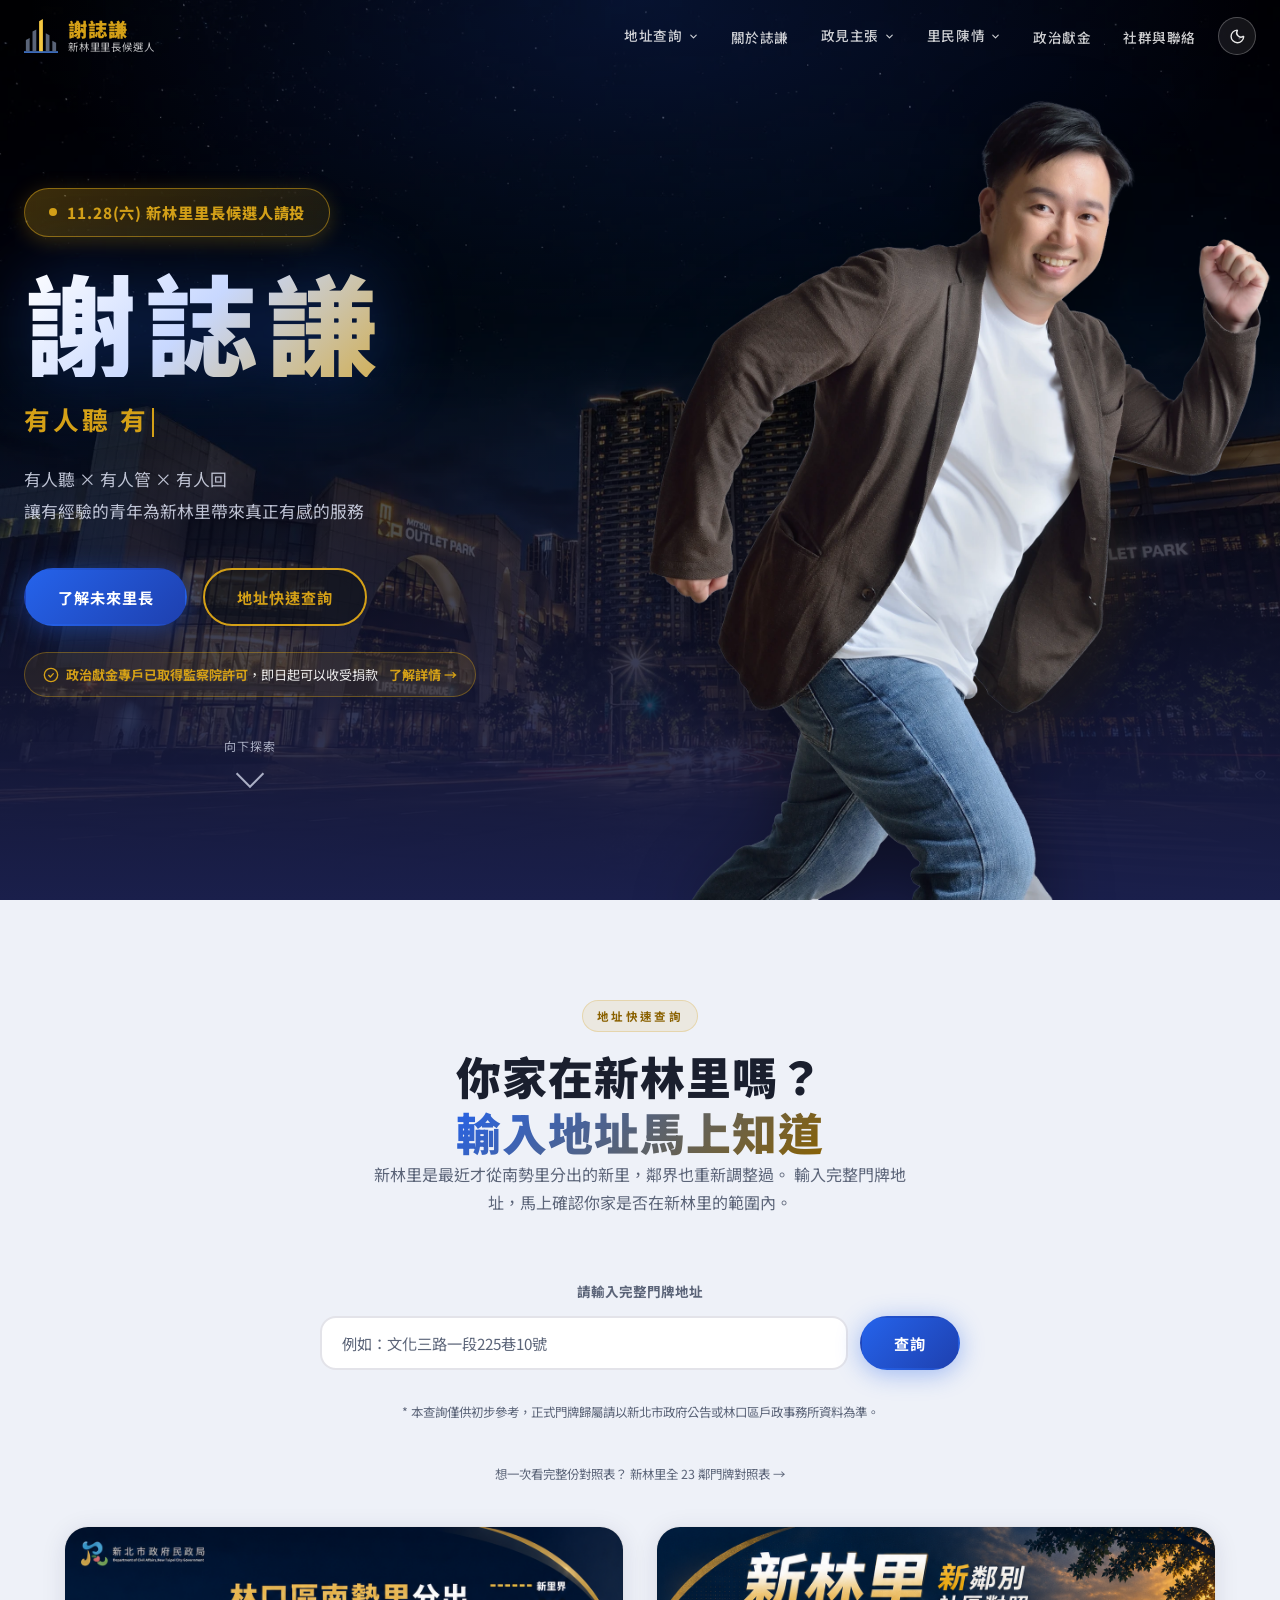
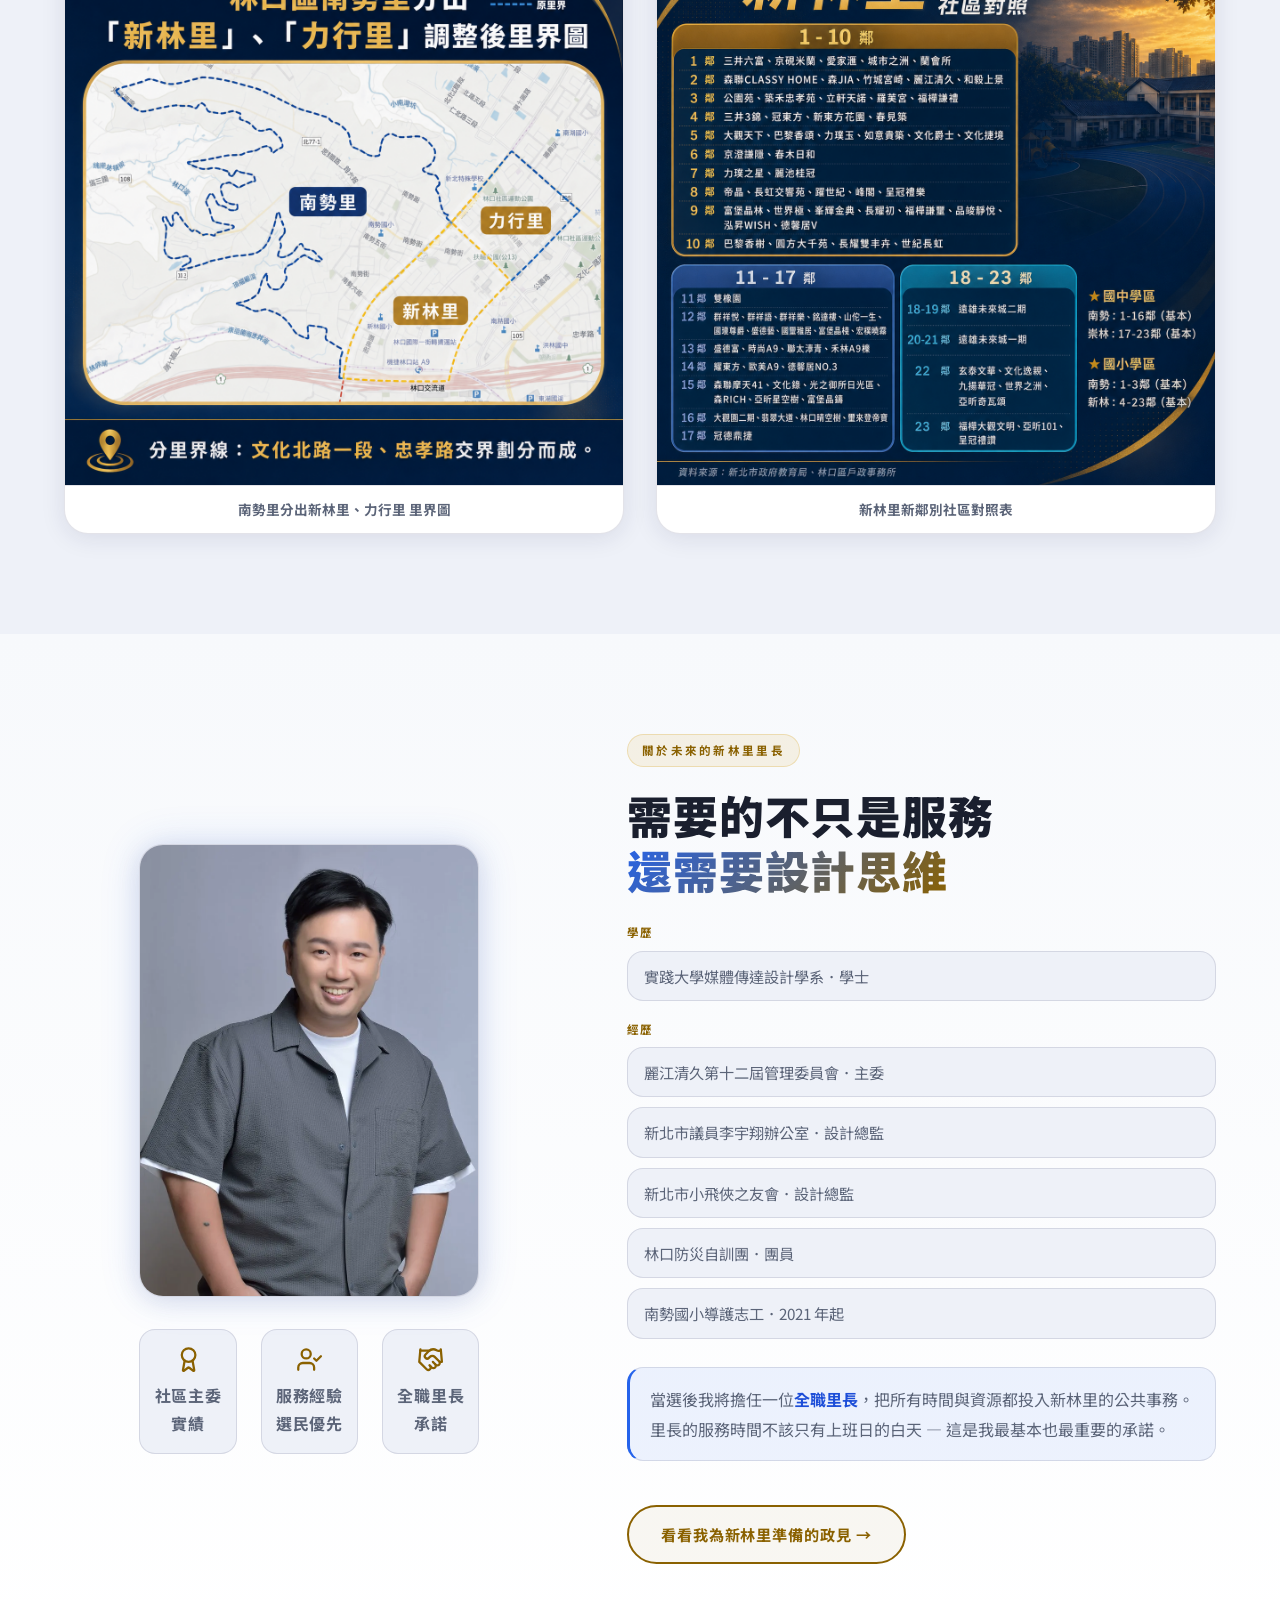
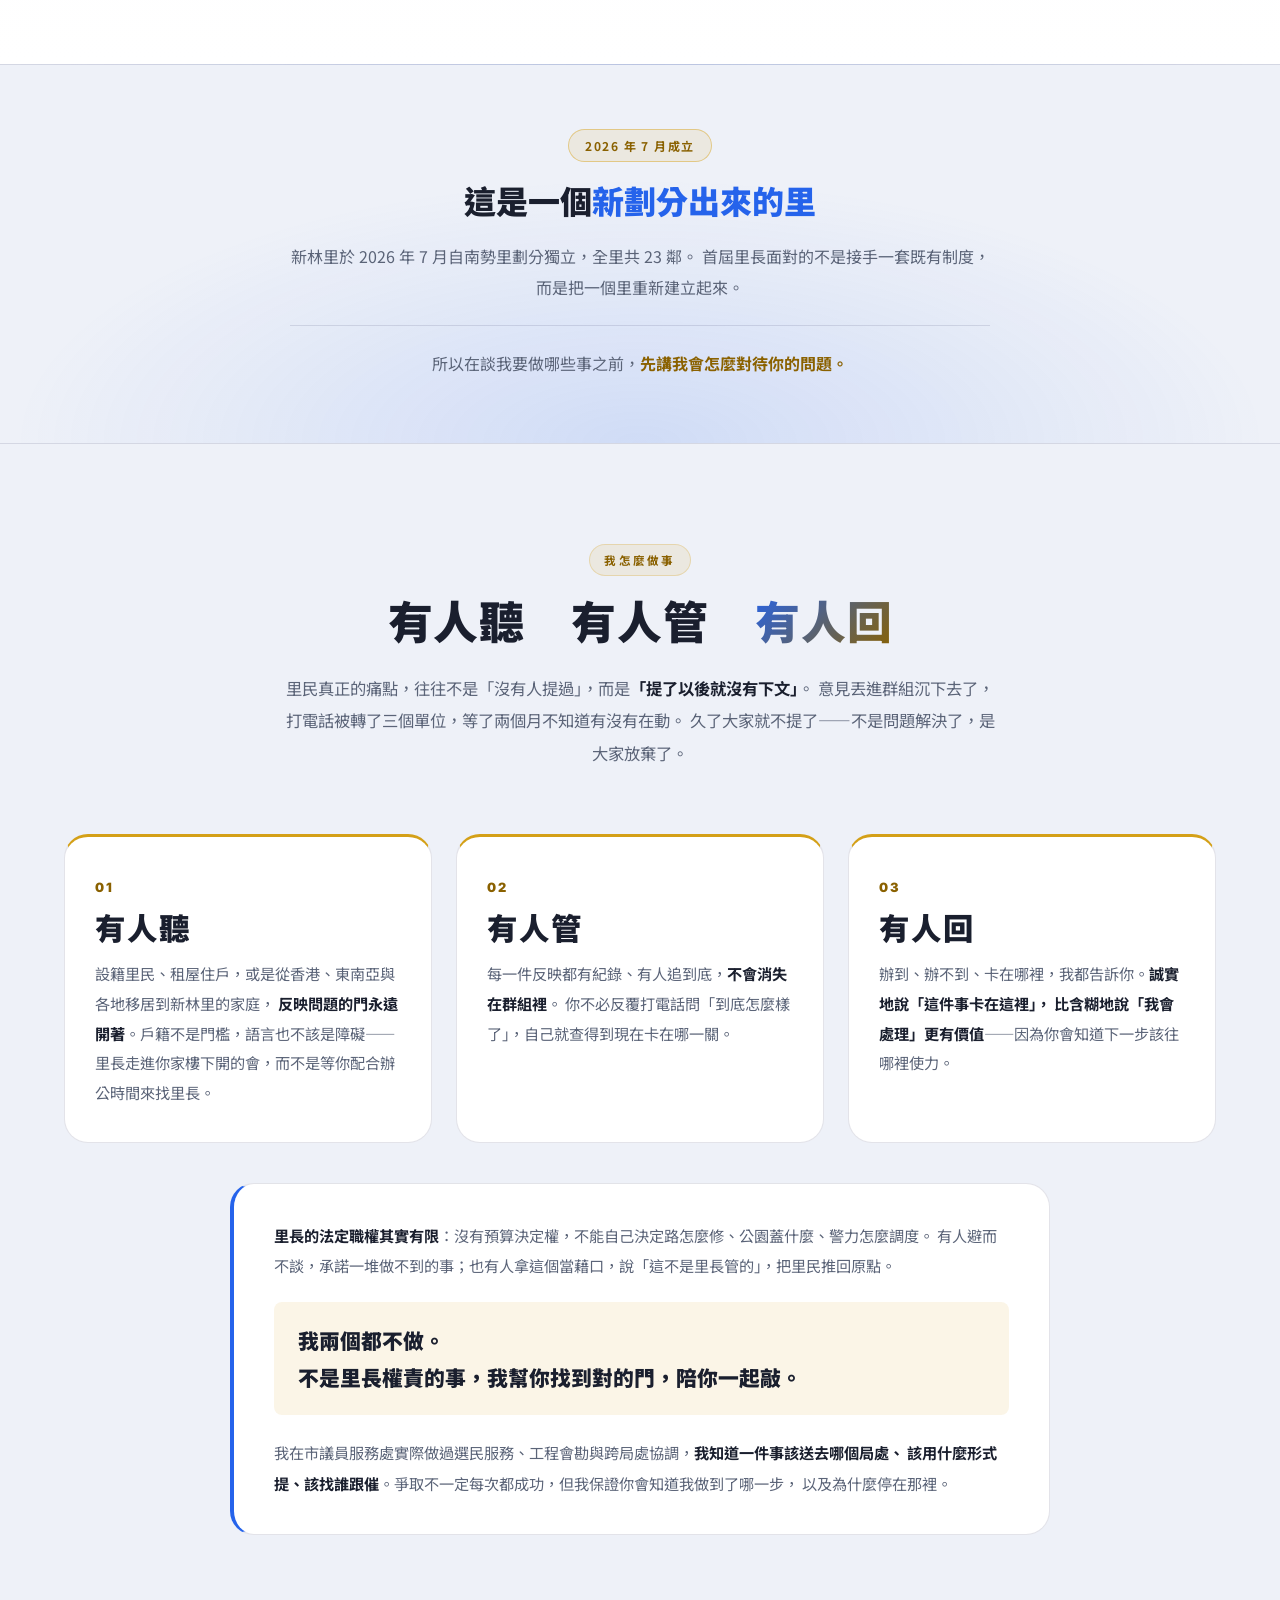
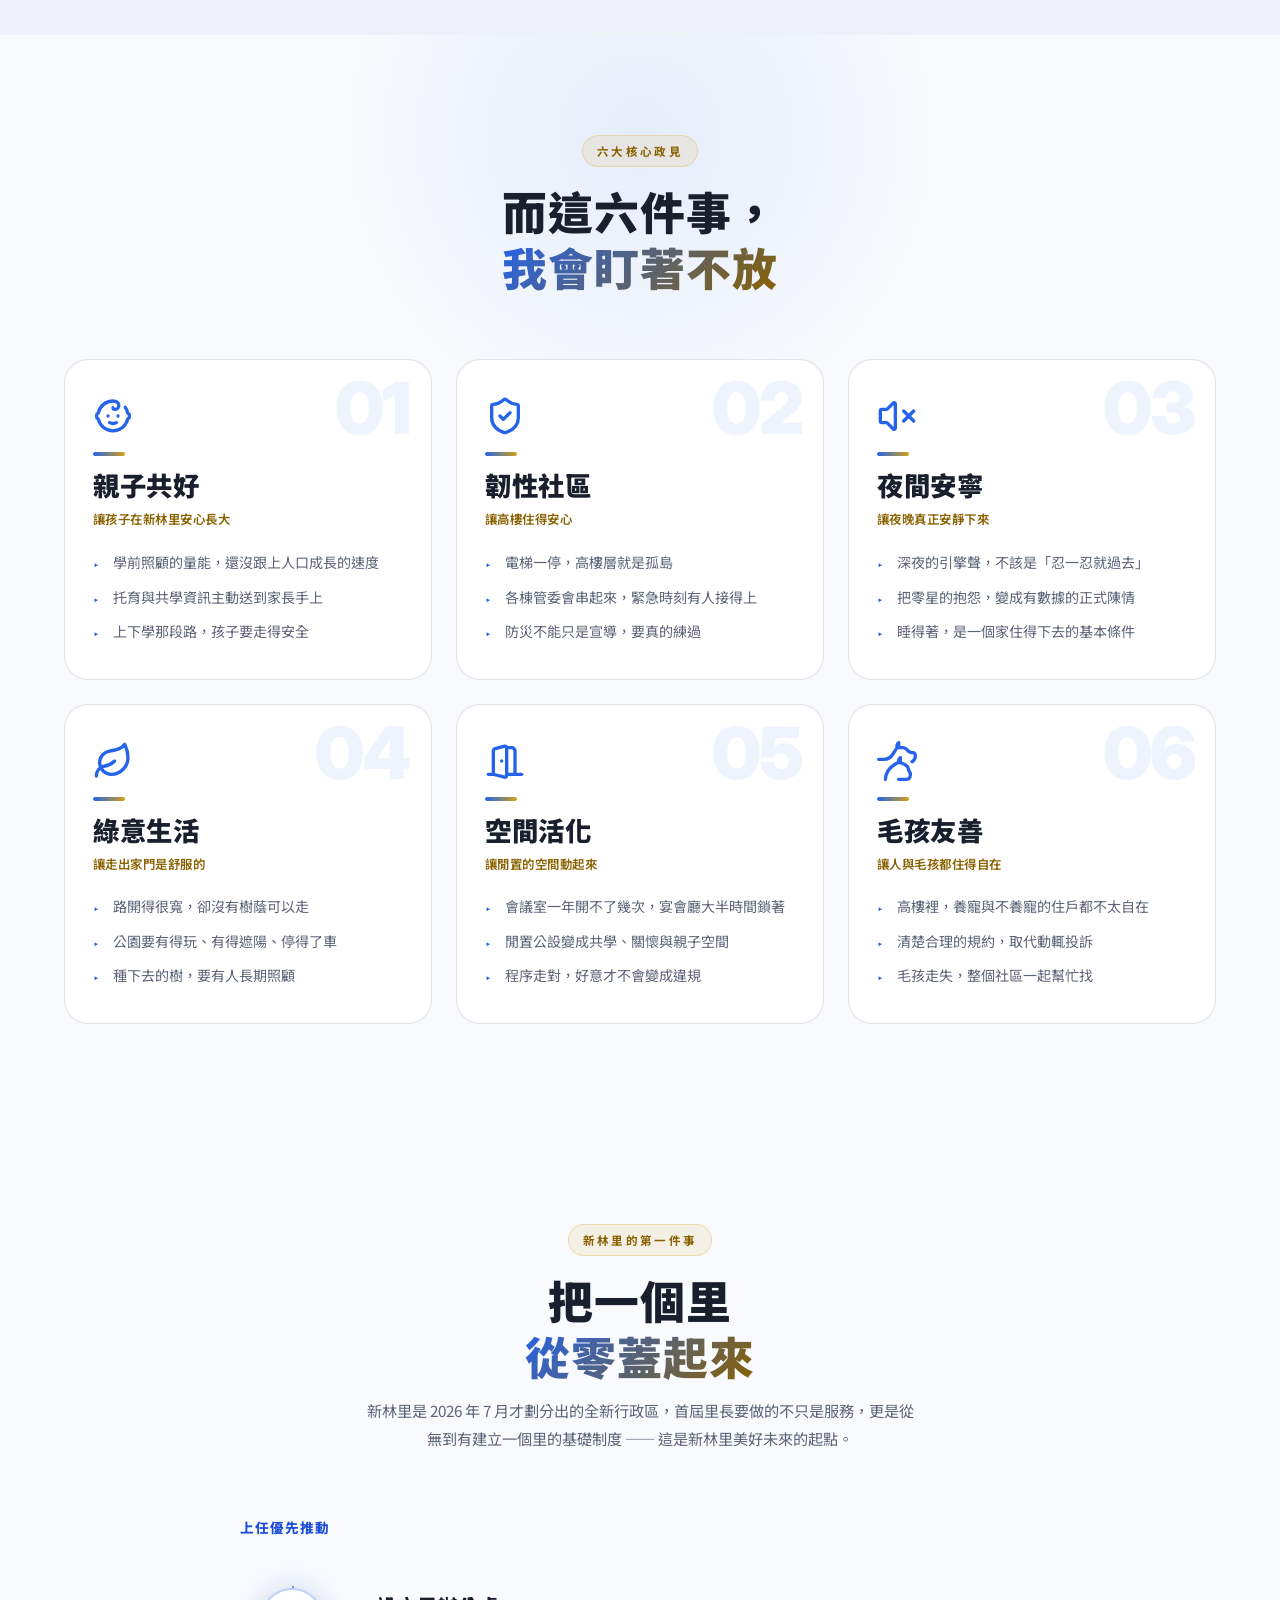
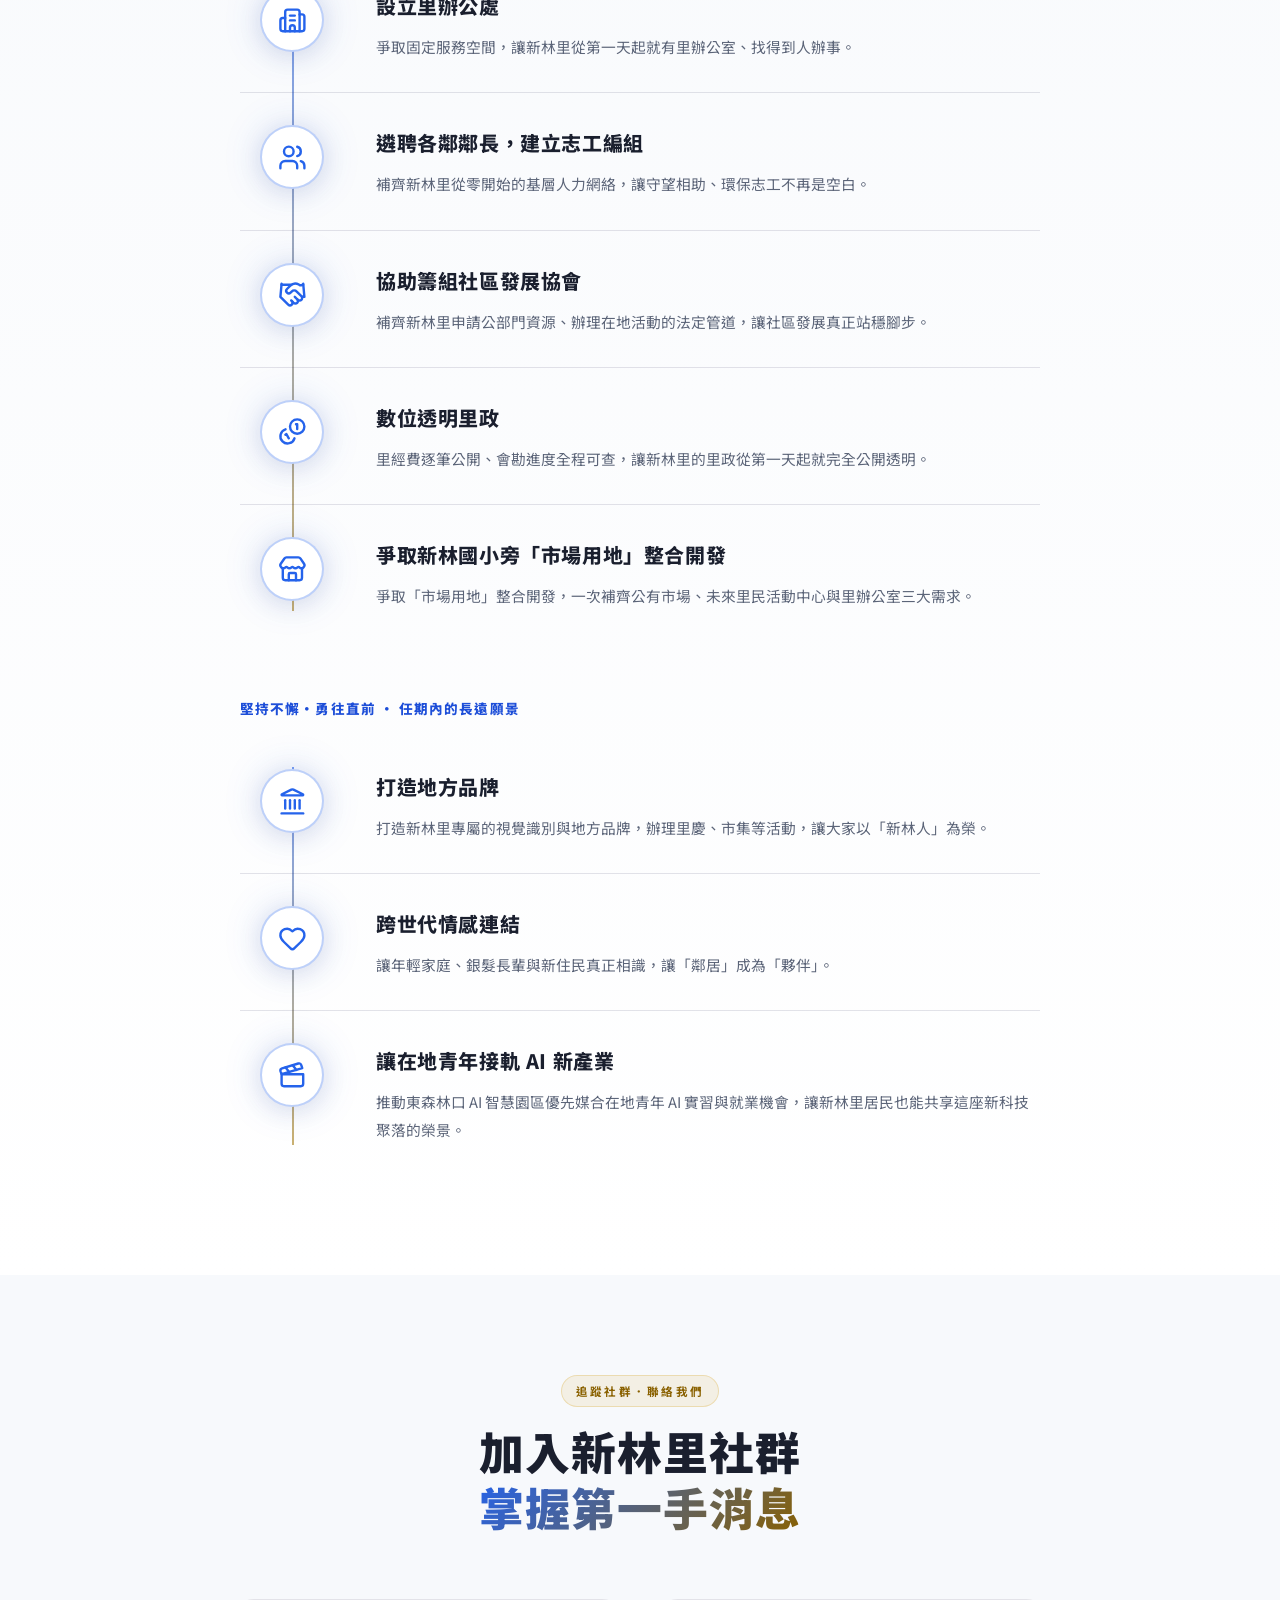
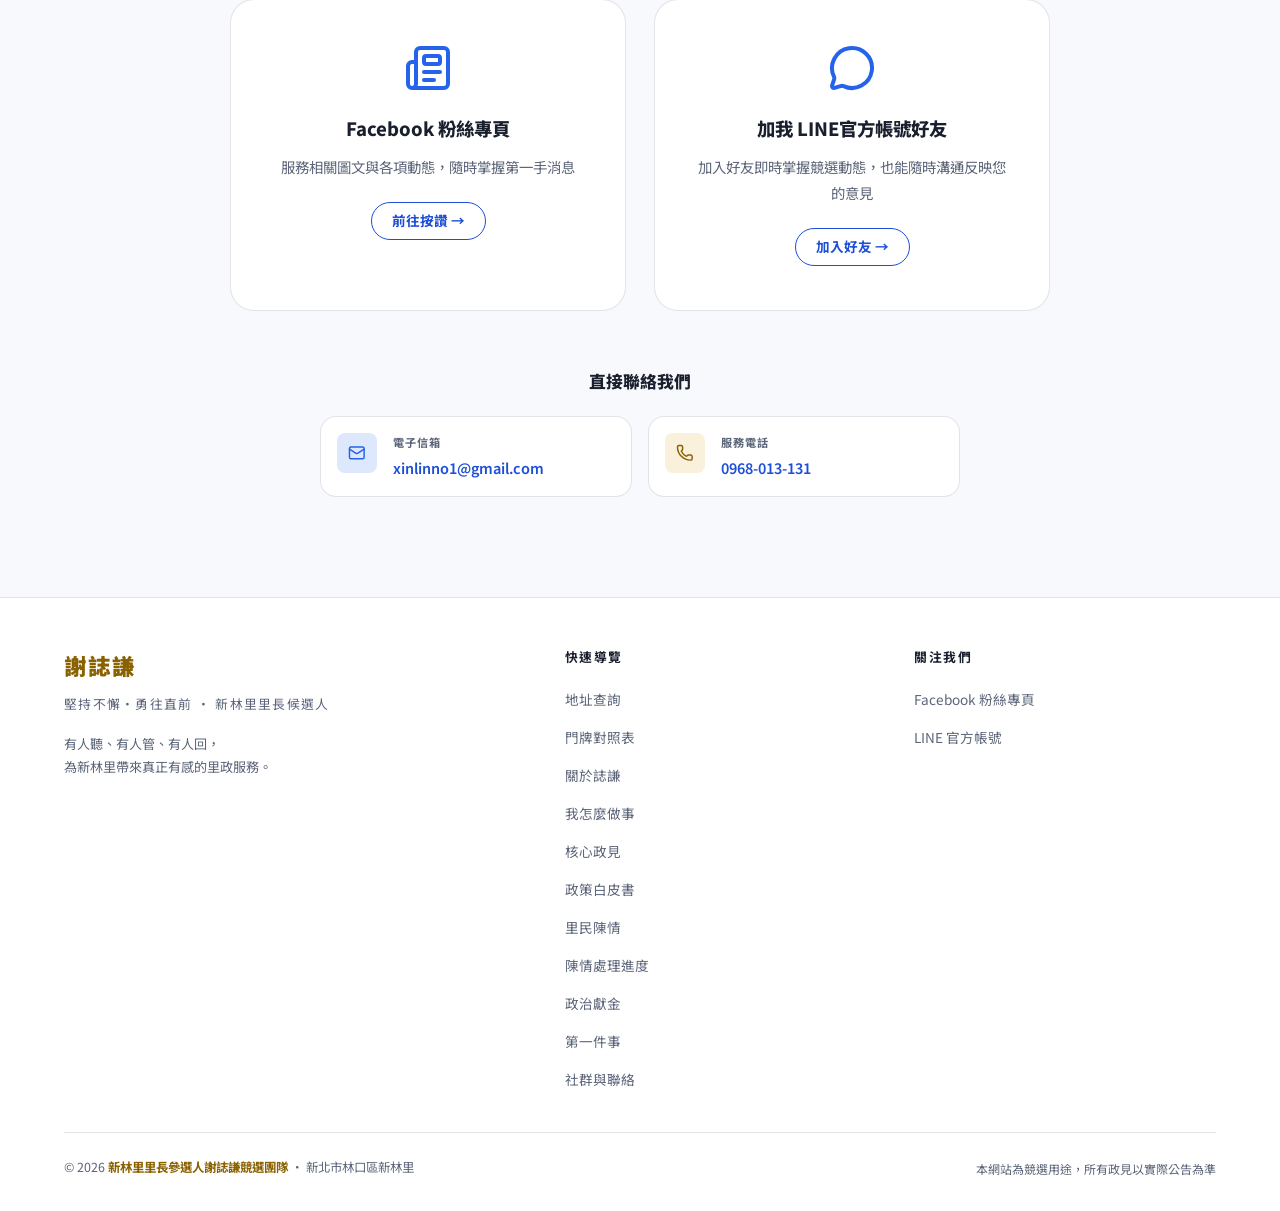
==== index.html @ 3779361d "政見改以「有人聽・有人管・有人回」為主軸 - 首頁新增「我怎麼做事」區塊，含里長權責分野的說明 - 白皮書新增第貳章〈我怎麼做事〉，六大政見逐條標示   「我上任就能做」與「我要去爭取」 - 「有人聽" ====
<!DOCTYPE html>
<html lang="zh-TW">

<head>
  <meta charset="UTF-8" />
  <meta name="viewport" content="width=device-width, initial-scale=1.0" />

  <!-- 日夜主題：預設跟隨系統偏好（prefers-color-scheme）；使用者手動切換過後改以其選擇為準，並盡早執行避免閃爍 -->
  <script>
    (function () {
      var storedTheme = localStorage.getItem('theme');
      var prefersDark = window.matchMedia && window.matchMedia('(prefers-color-scheme: dark)').matches;
      if (storedTheme === 'dark' || (storedTheme !== 'light' && prefersDark)) {
        document.documentElement.setAttribute('data-theme', 'dark');
      }
    })();
  </script>

  <!-- SEO -->
  <title>謝誌謙 | 新林里首屆里長候選人 — 堅持不懈‧勇往直前</title>
  <meta name="description" content="謝誌謙，新林里首屆里長候選人。有人聽、有人管、有人回——每一件反映都有人追到底，不是里長權責的事也幫你找到對的門。親子共好、韌性社區、夜間安寧、綠意生活、空間活化、毛孩友善六大方向，從零打造新林里。" />
  <meta name="keywords" content="謝誌謙, 新林里, 新林里里長, 首屆里長, 里長, 林口, 里長選舉, 2026, 南勢里" />
  <meta name="author" content="謝誌謙競選團隊" />

  <!-- Open Graph -->
  <link rel="canonical" href="https://newlinkou.com/" />
  <meta property="og:url" content="https://newlinkou.com/" />
  <meta property="og:title" content="謝誌謙 | 新林里首屆里長候選人" />
  <meta property="og:description" content="堅持不懈·勇往直前 — 以社群參與、務實福利、設計美學，為新林里帶來改變。" />
  <meta property="og:type" content="website" />
  <meta property="og:locale" content="zh_TW" />
  <meta property="og:site_name" content="謝誌謙 新林里里長候選人" />
  <meta property="og:image" content="https://newlinkou.com/assets/images/001.jpg" />

  <!-- Twitter / X Card -->
  <meta name="twitter:card" content="summary_large_image" />
  <meta name="twitter:title" content="謝誌謙 | 新林里首屆里長候選人" />
  <meta name="twitter:description" content="堅持不懈‧勇往直前 — 以社群參與、務實福利、設計美學，為新林里帶來改變。" />
  <meta name="twitter:image" content="https://newlinkou.com/assets/images/001.jpg" />

  <!-- Schema.org 結構化資料 -->
  <script type="application/ld+json">
  {
    "@context": "https://schema.org",
    "@graph": [
      {
        "@type": "Person",
        "@id": "https://newlinkou.com/#person",
        "name": "謝誌謙",
        "jobTitle": "新林里首屆里長候選人",
        "description": "全職投入公共事務的在地青年，參選新北市林口區新林里首屆里長。現任新北市議員李宇翔辦公室設計總監，並擔任新林里內大樓社區管理委員會第十二屆主任委員，實踐大學媒體傳達設計學系畢業。",
        "url": "https://newlinkou.com/",
        "image": "https://newlinkou.com/assets/images/about-portrait.webp",
        "email": "xinlinno1@gmail.com",
        "telephone": "+886-968-013-131",
        "nationality": "TW",
        "alumniOf": {
          "@type": "CollegeOrUniversity",
          "name": "實踐大學媒體傳達設計學系"
        },
        "knowsAbout": [
          "里政服務",
          "社區公共托育",
          "社區防災與韌性社區",
          "夜間噪音與居住安寧",
          "社區綠化與公共空間",
          "里民陳情與跨局處協調",
          "毛孩友善與社區治理",
          "社區管理委員會治理",
          "設計與視覺傳達"
        ],
        "knowsLanguage": ["zh-Hant", "zh-Hans"],
        "homeLocation": { "@id": "https://newlinkou.com/#place" },
        "address": {
          "@type": "PostalAddress",
          "addressLocality": "林口區新林里",
          "addressRegion": "新北市",
          "addressCountry": "TW"
        },
        "sameAs": [
          "https://www.facebook.com/profile.php?id=61592284322183",
          "https://lin.ee/Yxr8Nk2"
        ]
      },
      {
        "@type": "WebSite",
        "@id": "https://newlinkou.com/#website",
        "name": "謝誌謙 新林里里長候選人官方網站",
        "alternateName": "新林里里長候選人 謝誌謙",
        "url": "https://newlinkou.com/",
        "inLanguage": "zh-TW",
        "dateModified": "2026-08-22",
        "publisher": {
          "@type": "Organization",
          "name": "謝誌謙競選團隊",
          "url": "https://newlinkou.com/"
        },
        "about": { "@id": "https://newlinkou.com/#place" },
        "mainEntity": { "@id": "https://newlinkou.com/#person" }
      },
      {
        "@type": "Place",
        "@id": "https://newlinkou.com/#place",
        "name": "新北市林口區新林里",
        "alternateName": "新林里",
        "description": "新林里是新北市林口區的行政區，於 2026 年 7 月自南勢里劃分獨立設立，共 23 鄰，位於林口新市鎮重劃區內，緊鄰三井 Outlet Park 林口與機場捷運 A9 林口站。2026 年地方選舉為新林里首屆里長選舉。",
        "address": {
          "@type": "PostalAddress",
          "addressLocality": "林口區新林里",
          "addressRegion": "新北市",
          "addressCountry": "TW"
        },
        "containedInPlace": {
          "@type": "AdministrativeArea",
          "name": "新北市林口區"
        }
      },
      {
        "@type": "FAQPage",
        "@id": "https://newlinkou.com/#faq",
        "mainEntity": [
          {
            "@type": "Question",
            "name": "新林里在哪裡？",
            "acceptedAnswer": {
              "@type": "Answer",
              "text": "新林里位於新北市林口區，是林口新市鎮重劃區內的行政區，於 2026 年 7 月自南勢里劃分獨立設立，共 23 鄰，緊鄰三井 Outlet Park 林口與機場捷運 A9 林口站。"
            }
          },
          {
            "@type": "Question",
            "name": "新林里是從哪個里分出來的？",
            "acceptedAnswer": {
              "@type": "Answer",
              "text": "新林里於 2026 年 7 月自新北市林口區南勢里劃分獨立。因南勢里幅員過大、人口激增，市府將其部分區域劃出成立新林里，因此 2026 年的里長選舉為新林里首屆里長選舉。"
            }
          },
          {
            "@type": "Question",
            "name": "我家的地址屬於新林里嗎？屬於第幾鄰？",
            "acceptedAnswer": {
              "@type": "Answer",
              "text": "可在 newlinkou.com 首頁的「新林里地址快速查詢」輸入完整門牌地址自動判定，或查閱 https://newlinkou.com/xinlin-address/ 的完整門牌鄰別對照表。資料依新北市「新林里轄鄰調整明細表」整理，共收錄 23 鄰、102 段門牌範圍。"
            }
          },
          {
            "@type": "Question",
            "name": "新林里首屆里長選舉什麼時候投票？",
            "acceptedAnswer": {
              "@type": "Answer",
              "text": "新林里首屆里長選舉隨 2026 年地方公職人員選舉辦理，投票日為 2026 年 11 月 28 日（星期六）。實際投票時間與投票所地點以中央選舉委員會及新北市選舉委員會公告為準。"
            }
          },
          {
            "@type": "Question",
            "name": "謝誌謙是誰？",
            "acceptedAnswer": {
              "@type": "Answer",
              "text": "謝誌謙是新北市林口區新林里首屆里長候選人，現居新林里。實踐大學媒體傳達設計學系畢業，現任新北市議員李宇翔辦公室設計總監，並擔任新林里內一處大樓社區管理委員會第十二屆主任委員。他以全職里長為訴求，沒有需要兼顧的公司或事業。"
            }
          },
          {
            "@type": "Question",
            "name": "謝誌謙的政見是什麼？",
            "acceptedAnswer": {
              "@type": "Answer",
              "text": "謝誌謙的政見以里政工作方法為核心：有人聽——不論設籍里民或租屋住戶，反映問題的門永遠開著；有人管——每一件反映都有紀錄、有人追到底，進度全程可查；有人回——辦到、辦不到、卡在哪裡都說清楚，不是里長權責的事也幫里民找到對的門、一起爭取。在此之上有六大方向：親子共好、韌性社區、夜間安寧、綠意生活、空間活化、毛孩友善；白皮書中每一項都標示了「我上任就能做」與「我要去爭取」的權責分野。完整內容見政策白皮書 https://newlinkou.com/whitepaper/。"
            }
          },
          {
            "@type": "Question",
            "name": "新林里首屆里長要優先做哪些事？",
            "acceptedAnswer": {
              "@type": "Answer",
              "text": "新林里是全新設立的里，首屆里長須從零建立基礎制度，包含五項優先工作：設立里辦公處（新北市已規劃自 116 年起為無活動中心的里提供每月 3 萬元租金補助，尚待市議會審議）、依規遴聘各鄰鄰長並建立志工編組、協助籌組新林里社區發展協會、申請並逐筆公開里基層工作經費、爭取新林國小旁「市場用地」整合開發以一次補齊公有市場與里民活動中心。"
            }
          }
        ]
      }
    ]
  }
  </script>

  <!-- Google Fonts：僅請求實際使用的字重，並以非阻塞方式載入 -->
  <link rel="preconnect" href="https://fonts.googleapis.com" />
  <link rel="preconnect" href="https://fonts.gstatic.com" crossorigin />
  <link rel="stylesheet"
    href="https://fonts.googleapis.com/css2?family=Noto+Sans+TC:wght@400;500;700;900&family=Inter:wght@900&display=optional"
    media="print" onload="this.media='all'" />
  <noscript>
    <link rel="stylesheet"
      href="https://fonts.googleapis.com/css2?family=Noto+Sans+TC:wght@400;500;700;900&family=Inter:wght@900&display=optional" />
  </noscript>

  <link rel="icon" type="image/svg+xml" href="assets/images/favicon.svg" />

  <link rel="stylesheet" href="css/style.css" />
</head>

<body>

  <!-- ══════════════════════════════════════
       NAVBAR
  ══════════════════════════════════════ -->
  <nav id="navbar" class="navbar" role="navigation" aria-label="主要導覽">
    <div class="nav-container">
      <a href="#hero" class="nav-logo" aria-label="回到首頁">
        <svg class="nav-logo-mark" viewBox="0 0 90.7 90.7" aria-hidden="true">
          <rect x="0" y="85.7" width="90.7" height="5" fill="#4f8ef7" opacity="0.75" />
          <polygon points="5,56.1 15.1,50.4 15.1,85.7 5,85.7" fill="#5a6478" />
          <polygon points="22.7,33.4 32.8,27.7 32.8,85.7 22.7,85.7" fill="#5a6478" />
          <polygon points="40.3,5.7 50.4,0 50.4,85.7 40.3,85.7" fill="#f5c842" />
          <polygon points="58,37.8 68,43.5 68,85.7 58,85.7" fill="#5a6478" />
          <polygon points="75.6,58 85.7,63.6 85.7,85.7 75.6,85.7" fill="#5a6478" />
        </svg>
        <span class="nav-logo-text">
          <span class="nav-logo-name">謝誌謙</span>
          <span class="nav-logo-sub">新林里里長候選人</span>
        </span>
      </a>
      <div class="nav-right">
        <ul class="nav-links" id="navLinks" role="list">
          <li class="nav-item-has-sub">
            <button type="button" class="nav-link nav-sub-toggle" id="navLookupToggle" aria-expanded="false"
              aria-controls="navLookupSub">
              地址查詢
              <svg class="nav-sub-caret" viewBox="0 0 24 24" fill="none" stroke="currentColor" stroke-width="2.5"
                stroke-linecap="round" stroke-linejoin="round" aria-hidden="true">
                <path d="m6 9 6 6 6-6" />
              </svg>
            </button>
            <ul class="nav-sub" id="navLookupSub" role="list">
              <li><a href="#lookup" class="nav-sub-link">快速查詢</a></li>
              <li><a href="xinlin-address/" class="nav-sub-link">門牌對照表</a></li>
            </ul>
          </li>
          <li><a href="#about" class="nav-link">關於誌謙</a></li>
          <li class="nav-item-has-sub">
            <button type="button" class="nav-link nav-sub-toggle" id="navPolicyToggle" aria-expanded="false"
              aria-controls="navPolicySub">
              政見主張
              <svg class="nav-sub-caret" viewBox="0 0 24 24" fill="none" stroke="currentColor" stroke-width="2.5"
                stroke-linecap="round" stroke-linejoin="round" aria-hidden="true">
                <path d="m6 9 6 6 6-6" />
              </svg>
            </button>
            <ul class="nav-sub" id="navPolicySub" role="list">
              <li><a href="#method" class="nav-sub-link">我怎麼做事</a></li>
              <li><a href="#policy" class="nav-sub-link">核心政見</a></li>
              <li><a href="#foundation" class="nav-sub-link">第一件事</a></li>
              <li><a href="whitepaper/" class="nav-sub-link">政策白皮書</a></li>
            </ul>
          </li>
          <li class="nav-item-has-sub">
            <button type="button" class="nav-link nav-sub-toggle" id="navPetitionToggle" aria-expanded="false"
              aria-controls="navPetitionSub">
              里民陳情
              <svg class="nav-sub-caret" viewBox="0 0 24 24" fill="none" stroke="currentColor" stroke-width="2.5"
                stroke-linecap="round" stroke-linejoin="round" aria-hidden="true">
                <path d="m6 9 6 6 6-6" />
              </svg>
            </button>
            <ul class="nav-sub" id="navPetitionSub" role="list">
              <li><a href="petition/" class="nav-sub-link">我要陳情</a></li>
              <li><a href="petition/#caseLookup" class="nav-sub-link">進度查詢</a></li>
              <li><a href="petition-board/" class="nav-sub-link">公開進度</a></li>
            </ul>
          </li>
          <li><a href="donate/" class="nav-link">政治獻金</a></li>
          <li><a href="#community" class="nav-link">社群與聯絡</a></li>
        </ul>
        <button class="theme-toggle" id="themeToggle" aria-label="切換深色／淺色模式" aria-pressed="false">
          <svg class="icon theme-toggle-icon icon-moon" viewBox="0 0 24 24" fill="none" stroke="currentColor"
            stroke-width="2" stroke-linecap="round" stroke-linejoin="round" aria-hidden="true">
            <path
              d="M20.985 12.486a9 9 0 1 1-9.473-9.472c.405-.022.617.46.402.803a6 6 0 0 0 8.268 8.268c.344-.215.825-.004.803.401" />
          </svg>
          <svg class="icon theme-toggle-icon icon-sun" viewBox="0 0 24 24" fill="none" stroke="currentColor"
            stroke-width="2" stroke-linecap="round" stroke-linejoin="round" aria-hidden="true">
            <circle cx="12" cy="12" r="4" />
            <path d="M12 2v2" />
            <path d="M12 20v2" />
            <path d="m4.93 4.93 1.41 1.41" />
            <path d="m17.66 17.66 1.41 1.41" />
            <path d="M2 12h2" />
            <path d="M20 12h2" />
            <path d="m6.34 17.66-1.41 1.41" />
            <path d="m19.07 4.93-1.41 1.41" />
          </svg>
        </button>
        <button class="nav-toggle" id="navToggle" aria-label="開啟選單" aria-expanded="false">
          <span></span><span></span><span></span>
        </button>
      </div>
    </div>
  </nav>

  <!-- ══════════════════════════════════════
       HERO
  ══════════════════════════════════════ -->
  <section id="hero" class="hero" aria-label="首頁英雄區">
    <div class="hero-bg" role="presentation">
      <!-- 輪播圖 1：三井 Outlet Park 林口夜景（首屏立即載入） -->
      <div class="hero-bg-slide active" style="background-image:url('assets/images/001.webp')"></div>
      <!-- 輪播圖 2-4：延後載入，避免與首屏渲染搶頻寬 -->
      <!-- 輪播圖 2：林口重劃區空拍日景 -->
      <div class="hero-bg-slide" data-bg="assets/images/002.webp"></div>
      <!-- 輪播圖 3：社區街景夜櫻 -->
      <div class="hero-bg-slide" data-bg="assets/images/003.webp"></div>
      <!-- 輪播圖 4：新林國民小學 -->
      <div class="hero-bg-slide" data-bg="assets/images/004.webp"></div>
    </div>
    <div class="hero-overlay" role="presentation"></div>
    <div class="hero-particles" id="heroParticles" role="presentation"></div>

    <div class="hero-inner">
      <div class="hero-content">
        <div class="hero-badge" role="note">11.28(六) 新林里里長候選人請投</div>

        <h1 class="hero-name">謝誌謙</h1>

        <p class="hero-slogan" aria-live="polite">
          <span id="typewriter"></span><span class="typewriter-cursor" id="typewriterCursor" aria-hidden="true"></span>
        </p>

        <p class="hero-sub">
          有人聽 × 有人管 × 有人回<br />
          讓有經驗的青年為新林里帶來真正有感的服務
        </p>

        <div class="hero-actions">
          <a href="#about" class="btn btn-primary" id="hero-cta-about">了解未來里長</a>
          <a href="#lookup" class="btn btn-outline" id="hero-cta-lookup">地址快速查詢</a>
        </div>

        <!-- 政治獻金專戶狀態：2026-08-24 監察院許可函送達，已切換為正式的捐款入口。
             圖示同步從「等待中」的時鐘換成打勾，狀態改變時視覺也要跟著改變。 -->
        <a href="donate/" class="hero-notice" id="hero-donate-notice">
          <span class="hero-notice-text">
            <!-- 圖示放在文字流裡：手機版換行時它會跟著第一行走，不會自己孤零零佔一列 -->
            <svg class="hero-notice-icon" viewBox="0 0 24 24" fill="none" stroke="currentColor" stroke-width="2"
              stroke-linecap="round" stroke-linejoin="round" aria-hidden="true">
              <circle cx="12" cy="12" r="10" />
              <path d="m8.5 12.5 2.5 2.5 4.5-5" />
            </svg><strong>政治獻金專戶已取得監察院許可</strong>，即日起可以收受捐款
          </span>
          <span class="hero-notice-more" aria-hidden="true">了解詳情 →</span>
        </a>

        <div class="hero-scroll-hint" aria-hidden="true">
          <span>向下探索</span>
          <div class="scroll-arrow"></div>
        </div>
      </div>

      <!-- 候選人照片：柔邊淡出 WebP，右側／底部對齊 -->
      <div class="hero-photo">
        <img src="assets/images/hero-portrait.webp" alt="" class="hero-photo-img" width="1450" height="1840"
          loading="eager" fetchpriority="high" decoding="async" />
      </div>
    </div>

    <!-- 陳情成績條：由 js/hero-ticker.js 決定是否顯示（公開案件不足時整條不出現） -->
    <a class="hero-ticker" id="heroTicker" href="petition-board/" aria-label="陳情處理進度看板" hidden>
      <span class="hero-ticker-label">陳情進度</span>
      <span class="hero-ticker-stats" id="heroTickerStats"></span>
      <span class="hero-ticker-feed" id="heroTickerFeed"></span>
      <span class="hero-ticker-more" aria-hidden="true">看全部</span>
    </a>
  </section>

  <!-- ══════════════════════════════════════
       LOOKUP（地址快速查詢）
  ══════════════════════════════════════ -->
  <section id="lookup" class="section lookup" aria-label="新林里地址快速查詢">
    <div class="container">
      <div class="section-header reveal">
        <div class="section-label">地址快速查詢</div>
        <h2 class="section-title">
          你家在新林里嗎？<br /><em>輸入地址馬上知道</em>
        </h2>
        <p class="lookup-intro">
          新林里是最近才從南勢里分出的新里，鄰界也重新調整過。
          輸入完整門牌地址，馬上確認你家是否在新林里的範圍內。
        </p>
      </div>

      <form class="lookup-form reveal" id="lookupForm" role="search" aria-label="新林里地址查詢表單">
        <label for="lookupInput" class="lookup-label">請輸入完整門牌地址</label>
        <div class="lookup-form-row">
          <input type="text" id="lookupInput" name="lookupInput" class="lookup-input" placeholder="例如：文化三路一段225巷10號"
            autocomplete="off" inputmode="text" />
          <button type="submit" class="btn btn-primary lookup-submit">查詢</button>
        </div>
      </form>

      <div class="lookup-result is-hidden" id="lookupResult" aria-live="polite"></div>

      <p class="lookup-disclaimer">
        * 本查詢僅供初步參考，正式門牌歸屬請以新北市政府公告或林口區戶政事務所資料為準。
      </p>

      <p class="lookup-disclaimer">
        想一次看完整份對照表？
        <a href="xinlin-address/">新林里全 23 鄰門牌對照表 →</a>
      </p>

      <div class="lookup-images">
        <figure class="lookup-image-card reveal">
          <button type="button" class="lookup-image-trigger" data-lightbox aria-label="放大檢視：南勢里分出新林里、力行里 里界圖">
            <img src="assets/images/xinlin-boundary-map.png" alt="林口區南勢里分出新林里、力行里調整後里界圖" loading="lazy" />
            <span class="lookup-image-zoom" aria-hidden="true">
              <svg viewBox="0 0 24 24" fill="none" stroke="currentColor" stroke-width="2" stroke-linecap="round"
                stroke-linejoin="round">
                <circle cx="11" cy="11" r="8" />
                <path d="m21 21-4.3-4.3" />
                <path d="M11 8v6" />
                <path d="M8 11h6" />
              </svg>
            </span>
          </button>
          <figcaption>南勢里分出新林里、力行里 里界圖</figcaption>
        </figure>
        <figure class="lookup-image-card reveal reveal-delay-1">
          <button type="button" class="lookup-image-trigger" data-lightbox aria-label="放大檢視：新林里新鄰別社區對照表">
            <img src="assets/images/xinlin-neighborhood-guide.png" alt="新林里新鄰別社區對照表" loading="lazy" />
            <span class="lookup-image-zoom" aria-hidden="true">
              <svg viewBox="0 0 24 24" fill="none" stroke="currentColor" stroke-width="2" stroke-linecap="round"
                stroke-linejoin="round">
                <circle cx="11" cy="11" r="8" />
                <path d="m21 21-4.3-4.3" />
                <path d="M11 8v6" />
                <path d="M8 11h6" />
              </svg>
            </span>
          </button>
          <figcaption>新林里新鄰別社區對照表</figcaption>
        </figure>
      </div>
    </div>
  </section>

  <!-- ══════════════════════════════════════
       ABOUT
  ══════════════════════════════════════ -->
  <section id="about" class="section about" aria-label="關於謝誌謙">
    <div class="container">
      <div class="about-grid">

        <!-- 視覺欄 -->
        <div class="about-visual reveal">
          <div class="about-photo-frame">
            <img src="assets/images/about-portrait.webp" alt="謝誌謙" class="about-photo" loading="lazy" />
          </div>
          <div class="about-stats" role="list" aria-label="候選人信任感標章">
            <div class="stat" role="listitem">
              <svg class="icon stat-icon" viewBox="0 0 24 24" fill="none" stroke="currentColor" stroke-width="2"
                stroke-linecap="round" stroke-linejoin="round" aria-hidden="true">
                <path
                  d="m15.477 12.89 1.515 8.526a.5.5 0 0 1-.81.47l-3.58-2.687a1 1 0 0 0-1.197 0l-3.586 2.686a.5.5 0 0 1-.81-.469l1.514-8.526" />
                <circle cx="12" cy="8" r="6" />
              </svg>
              <span class="stat-label">社區主委<br />實績</span>
            </div>
            <div class="stat" role="listitem">
              <svg class="icon stat-icon" viewBox="0 0 24 24" fill="none" stroke="currentColor" stroke-width="2"
                stroke-linecap="round" stroke-linejoin="round" aria-hidden="true">
                <path d="m16 11 2 2 4-4" />
                <path d="M16 21v-2a4 4 0 0 0-4-4H6a4 4 0 0 0-4 4v2" />
                <circle cx="9" cy="7" r="4" />
              </svg>
              <span class="stat-label">服務經驗<br />選民優先</span>
            </div>
            <div class="stat" role="listitem">
              <svg class="icon stat-icon" viewBox="0 0 24 24" fill="none" stroke="currentColor" stroke-width="2"
                stroke-linecap="round" stroke-linejoin="round" aria-hidden="true">
                <path d="m11 17 2 2a1 1 0 1 0 3-3" />
                <path
                  d="m14 14 2.5 2.5a1 1 0 1 0 3-3l-3.88-3.88a3 3 0 0 0-4.24 0l-.88.88a1 1 0 1 1-3-3l2.81-2.81a5.79 5.79 0 0 1 7.06-.87l.47.28a2 2 0 0 0 1.42.25L21 4" />
                <path d="m21 3 1 11h-2" />
                <path d="M3 3 2 14l6.5 6.5a1 1 0 1 0 3-3" />
                <path d="M3 4h8" />
              </svg>
              <span class="stat-label">全職里長<br />承諾</span>
            </div>
          </div>
        </div>

        <!-- 文字欄 -->
        <div class="about-content reveal reveal-delay-1">
          <div class="section-label">關於未來的新林里里長</div>
          <h2 class="section-title">
            需要的不只是服務<br /><em>還需要設計思維</em>
          </h2>
          <div class="about-facts-heading">學歷</div>
          <ul class="about-facts" role="list" aria-label="學歷">
            <li class="about-fact">
              <span class="about-fact-text">實踐大學媒體傳達設計學系．學士</span>
            </li>
          </ul>
          <div class="about-facts-heading">經歷</div>
          <ul class="about-facts" role="list" aria-label="經歷">
            <li class="about-fact">
              <span class="about-fact-text">麗江清久第十二屆管理委員會．主委</span>
            </li>
            <li class="about-fact">
              <span class="about-fact-text">新北市議員李宇翔辦公室．設計總監</span>
            </li>
            <li class="about-fact">
              <span class="about-fact-text">新北市小飛俠之友會．設計總監</span>
            </li>
            <li class="about-fact">
              <span class="about-fact-text">林口防災自訓團．團員</span>
            </li>
            <li class="about-fact">
              <span class="about-fact-text">南勢國小導護志工．2021 年起</span>
            </li>
          </ul>
          <p class="about-text about-commitment">
            當選後我將擔任一位<strong>全職里長</strong>，把所有時間與資源都投入新林里的公共事務。里長的服務時間不該只有上班日的白天 — 這是我最基本也最重要的承諾。
          </p>
          <a href="#policy" class="btn btn-outline about-cta" id="about-cta-policy">看看我為新林里準備的政見 →</a>
        </div>

      </div>
    </div>
  </section>

  <!-- ══════════════════════════════════════
       ORIGIN（新林里的由來）
       白皮書「貳、為什麼新林里需要全新的改變？」的濃縮版。
       首頁原本從「關於誌謙」直接接到政見，少了這一拍，
       六大政見讀起來會像任何地方都能開的支票。
       刻意不給 id：沒有導覽列連結指向這裡，
       給了反而會讓 updateActiveNav() 在捲過時清掉「關於誌謙」的高亮。
  ══════════════════════════════════════ -->
  <section class="origin" aria-label="新林里的由來">
    <div class="container">
      <div class="origin-inner reveal">
        <div class="origin-label">2026 年 7 月成立</div>
        <h2 class="origin-title">這是一個<em>新劃分出來的里</em></h2>
        <p class="origin-text">
          新林里於 2026 年 7 月自南勢里劃分獨立，全里共 23 鄰。
          首屆里長面對的不是接手一套既有制度，而是把一個里重新建立起來。
        </p>
        <p class="origin-bridge">
          所以在談我要做哪些事之前，<strong>先講我會怎麼對待你的問題。</strong>
        </p>
      </div>
    </div>
  </section>

  <!-- ══════════════════════════════════════
       METHOD（我怎麼做事）
       白皮書「貳、我怎麼做事」的濃縮版，也是整份政見的主角。
       六大政見刻意排在這一段之後：先讓人知道「問題進來以後會怎麼被對待」，
       後面的方向承諾才不會讀成任何地方都能開的支票。
  ══════════════════════════════════════ -->
  <section id="method" class="section method" aria-label="我怎麼做事">
    <div class="container">
      <div class="section-header reveal">
        <div class="section-label">我怎麼做事</div>
        <h2 class="section-title">
          有人聽　有人管　<em>有人回</em>
        </h2>
        <p class="method-lead">
          里民真正的痛點，往往不是「沒有人提過」，而是<strong>「提了以後就沒有下文」</strong>。
          意見丟進群組沉下去了，打電話被轉了三個單位，等了兩個月不知道有沒有在動。
          久了大家就不提了——不是問題解決了，是大家放棄了。
        </p>
      </div>

      <ul class="method-grid" role="list">

        <li class="method-card reveal">
          <div class="method-card-step" aria-hidden="true">01</div>
          <h3 class="method-card-title">有人聽</h3>
          <p class="method-card-text">
            設籍里民、租屋住戶，或是從香港、東南亞與各地移居到新林里的家庭，
            <strong>反映問題的門永遠開著</strong>。戶籍不是門檻，語言也不該是障礙——
            里長走進你家樓下開的會，而不是等你配合辦公時間來找里長。
          </p>
        </li>

        <li class="method-card reveal">
          <div class="method-card-step" aria-hidden="true">02</div>
          <h3 class="method-card-title">有人管</h3>
          <p class="method-card-text">
            每一件反映都有紀錄、有人追到底，<strong>不會消失在群組裡</strong>。
            你不必反覆打電話問「到底怎麼樣了」，自己就查得到現在卡在哪一關。
          </p>
        </li>

        <li class="method-card reveal">
          <div class="method-card-step" aria-hidden="true">03</div>
          <h3 class="method-card-title">有人回</h3>
          <p class="method-card-text">
            辦到、辦不到、卡在哪裡，我都告訴你。<strong>誠實地說「這件事卡在這裡」，
            比含糊地說「我會處理」更有價值</strong>——因為你會知道下一步該往哪裡使力。
          </p>
        </li>

      </ul>

      <div class="method-note reveal">
        <p class="method-note-text">
          <strong>里長的法定職權其實有限</strong>：沒有預算決定權，不能自己決定路怎麼修、公園蓋什麼、警力怎麼調度。
          有人避而不談，承諾一堆做不到的事；也有人拿這個當藉口，說「這不是里長管的」，把里民推回原點。
        </p>
        <p class="method-note-punch">
          我兩個都不做。<br />
          不是里長權責的事，我幫你找到對的門，陪你一起敲。
        </p>
        <p class="method-note-text">
          我在市議員服務處實際做過選民服務、工程會勘與跨局處協調，<strong>我知道一件事該送去哪個局處、
          該用什麼形式提、該找誰跟催</strong>。爭取不一定每次都成功，但我保證你會知道我做到了哪一步，
          以及為什麼停在那裡。
        </p>
      </div>
    </div>
  </section>

  <!-- ══════════════════════════════════════
       POLICY
  ══════════════════════════════════════ -->
  <section id="policy" class="section policy" aria-label="六大核心政見">
    <div class="container">
      <div class="section-header reveal">
        <div class="section-label">六大核心政見</div>
        <h2 class="section-title">
          而這六件事，<br /><em>我會盯著不放</em>
        </h2>
      </div>

      <ul class="policy-grid" aria-label="政見列表">

        <!-- 政見 01 -->
        <li class="policy-card" id="policy-1">
          <div class="policy-card-num" aria-hidden="true">01</div>
          <svg class="icon policy-card-icon" viewBox="0 0 24 24" fill="none" stroke="currentColor" stroke-width="2"
            stroke-linecap="round" stroke-linejoin="round" aria-hidden="true">
            <path d="M10 16c.5.3 1.2.5 2 .5s1.5-.2 2-.5" />
            <path d="M15 12h.01" />
            <path
              d="M19.38 6.813A9 9 0 0 1 20.8 10.2a2 2 0 0 1 0 3.6 9 9 0 0 1-17.6 0 2 2 0 0 1 0-3.6A9 9 0 0 1 12 3c2 0 3.5 1.1 3.5 2.5s-.9 2.5-2 2.5c-.8 0-1.5-.4-1.5-1" />
            <path d="M9 12h.01" />
          </svg>
          <div class="policy-card-title-bar" aria-hidden="true"></div>
          <h3 class="policy-card-title">親子共好</h3>
          <p class="policy-card-sub">讓孩子在新林里安心長大</p>
          <div class="policy-card-body">
            <ul>
              <li>學前照顧的量能，還沒跟上人口成長的速度</li>
              <li>托育與共學資訊主動送到家長手上</li>
              <li>上下學那段路，孩子要走得安全</li>
            </ul>
          </div>
        </li>

        <!-- 政見 02 -->
        <li class="policy-card" id="policy-2">
          <div class="policy-card-num" aria-hidden="true">02</div>
          <svg class="icon policy-card-icon" viewBox="0 0 24 24" fill="none" stroke="currentColor" stroke-width="2"
            stroke-linecap="round" stroke-linejoin="round" aria-hidden="true">
            <path
              d="M20 13c0 5-3.5 7.5-7.66 8.95a1 1 0 0 1-.67-.01C7.5 20.5 4 18 4 13V6a1 1 0 0 1 1-1c2 0 4.5-1.2 6.24-2.72a1.17 1.17 0 0 1 1.52 0C14.51 3.81 17 5 19 5a1 1 0 0 1 1 1z" />
            <path d="m9 12 2 2 4-4" />
          </svg>
          <div class="policy-card-title-bar" aria-hidden="true"></div>
          <h3 class="policy-card-title">韌性社區</h3>
          <p class="policy-card-sub">讓高樓住得安心</p>
          <div class="policy-card-body">
            <ul>
              <li>電梯一停，高樓層就是孤島</li>
              <li>各棟管委會串起來，緊急時刻有人接得上</li>
              <li>防災不能只是宣導，要真的練過</li>
            </ul>
          </div>
        </li>

        <!-- 政見 03 -->
        <li class="policy-card" id="policy-3">
          <div class="policy-card-num" aria-hidden="true">03</div>
          <svg class="icon policy-card-icon" viewBox="0 0 24 24" fill="none" stroke="currentColor" stroke-width="2"
            stroke-linecap="round" stroke-linejoin="round" aria-hidden="true">
            <path
              d="M11 4.702a.705.705 0 0 0-1.203-.498L6.413 7.587A1.4 1.4 0 0 1 5.416 8H3a1 1 0 0 0-1 1v6a1 1 0 0 0 1 1h2.416a1.4 1.4 0 0 1 .997.413l3.383 3.384A.705.705 0 0 0 11 19.298z" />
            <line x1="22" x2="16" y1="9" y2="15" />
            <line x1="16" x2="22" y1="9" y2="15" />
          </svg>
          <div class="policy-card-title-bar" aria-hidden="true"></div>
          <h3 class="policy-card-title">夜間安寧</h3>
          <p class="policy-card-sub">讓夜晚真正安靜下來</p>
          <div class="policy-card-body">
            <ul>
              <li>深夜的引擎聲，不該是「忍一忍就過去」</li>
              <li>把零星的抱怨，變成有數據的正式陳情</li>
              <li>睡得著，是一個家住得下去的基本條件</li>
            </ul>
          </div>
        </li>

        <!-- 政見 04 -->
        <li class="policy-card" id="policy-4">
          <div class="policy-card-num" aria-hidden="true">04</div>
          <svg class="icon policy-card-icon" viewBox="0 0 24 24" fill="none" stroke="currentColor" stroke-width="2"
            stroke-linecap="round" stroke-linejoin="round" aria-hidden="true">
            <path d="M11 20A7 7 0 0 1 9.8 6.1C15.5 5 17 4.48 19 2c1 2 2 4.18 2 8 0 5.5-4.78 10-10 10Z" />
            <path d="M2 21c0-3 1.85-5.36 5.08-6C9.5 14.52 12 13 13 12" />
          </svg>
          <div class="policy-card-title-bar" aria-hidden="true"></div>
          <h3 class="policy-card-title">綠意生活</h3>
          <p class="policy-card-sub">讓走出家門是舒服的</p>
          <div class="policy-card-body">
            <ul>
              <li>路開得很寬，卻沒有樹蔭可以走</li>
              <li>公園要有得玩、有得遮陽、停得了車</li>
              <li>種下去的樹，要有人長期照顧</li>
            </ul>
          </div>
        </li>

        <!-- 政見 05 -->
        <li class="policy-card" id="policy-5">
          <div class="policy-card-num" aria-hidden="true">05</div>
          <svg class="icon policy-card-icon" viewBox="0 0 24 24" fill="none" stroke="currentColor" stroke-width="2"
            stroke-linecap="round" stroke-linejoin="round" aria-hidden="true">
            <path d="M13 4h3a2 2 0 0 1 2 2v14" />
            <path d="M2 20h3" />
            <path d="M13 20h9" />
            <path d="M10 12v.01" />
            <path d="M13 4.562v16.157a1 1 0 0 1-1.242.97L5.442 20.1a1 1 0 0 1-.442-.83V5.7a1 1 0 0 1 .74-.965l6-1.667A1 1 0 0 1 13 4.026z" />
          </svg>
          <div class="policy-card-title-bar" aria-hidden="true"></div>
          <h3 class="policy-card-title">空間活化</h3>
          <p class="policy-card-sub">讓閒置的空間動起來</p>
          <div class="policy-card-body">
            <ul>
              <li>會議室一年開不了幾次，宴會廳大半時間鎖著</li>
              <li>閒置公設變成共學、關懷與親子空間</li>
              <li>程序走對，好意才不會變成違規</li>
            </ul>
          </div>
        </li>

        <!-- 政見 06 -->
        <li class="policy-card" id="policy-6">
          <div class="policy-card-num" aria-hidden="true">06</div>
          <svg class="icon policy-card-icon" viewBox="0 0 24 24" fill="currentColor" aria-hidden="true">
            <path
              d="m20.726,18.629c.283.486.39,1.062.3,1.623l-.197,1.225c-.235,1.462-1.48,2.524-2.962,2.524h-4.867c-.552,0-1-.448-1-1s.448-1,1-1h4.867c.494,0,.909-.354.987-.841l.197-1.224c.017-.106-.002-.209-.054-.3-1.015-1.745-1.069-2.172-1.095-2.377-.14-1.106-.662-1.792-1.747-2.295-.059-.027-1.905-.963-2.604-.963-.798,0-1.256.22-1.261.222-3.025,1.781-5.918,4.108-6.257,8.849-.038.527-.477.929-.997.929-.024,0-.048,0-.072-.002-.551-.04-.966-.518-.926-1.069.409-5.711,4.11-8.589,7.29-10.458.061-.033.292-.152.673-.262v-.209c0-1.256.772-2.495,1.867-2.942.543-.222,1.133.221,1.133.807v2.405c.726.237,1.996.878,1.996.878,1.693.784,2.666,2.083,2.891,3.858h0s.107.364.839,1.622Zm.774-12.629h-.227c-.829,0-1.609-.365-2.14-1.002l-.229-.275c-.912-1.094-2.251-1.722-3.676-1.722h-1.227V.865c0-.586-.59-1.029-1.133-.807-1.095.447-1.867,1.686-1.867,2.942v.706l-2.57,3.998c-.924,1.438-2.497,2.296-4.206,2.296H1c-.552,0-1,.448-1,1s.448,1,1,1h3.224c2.393,0,4.595-1.202,5.889-3.215l2.433-3.785h2.681c.829,0,1.609.365,2.14,1.002l.229.275c.912,1.094,2.251,1.722,3.676,1.722h.227c.276,0,.5.224.5.5v.5c0,1.068-.575,2.064-1.5,2.599-.478.276-.642.888-.365,1.366.186.321.521.5.867.5.17,0,.342-.043.5-.134,1.542-.892,2.5-2.551,2.5-4.331v-.5c0-1.378-1.122-2.5-2.5-2.5Z" />
          </svg>
          <div class="policy-card-title-bar" aria-hidden="true"></div>
          <h3 class="policy-card-title">毛孩友善</h3>
          <p class="policy-card-sub">讓人與毛孩都住得自在</p>
          <div class="policy-card-body">
            <ul>
              <li>高樓裡，養寵與不養寵的住戶都不太自在</li>
              <li>清楚合理的規約，取代動輒投訴</li>
              <li>毛孩走失，整個社區一起幫忙找</li>
            </ul>
          </div>
        </li>
      </ul>
    </div>
  </section>

  <!-- ══════════════════════════════════════
       FOUNDATION（新林里的第一件事）
  ══════════════════════════════════════ -->
  <section id="foundation" class="section vision" aria-label="新林里的第一件事">
    <div class="container">
      <div class="section-header reveal">
        <div class="section-label">新林里的第一件事</div>
        <h2 class="section-title">
          把一個里<br /><em>從零蓋起來</em>
        </h2>
        <p
          style="color:var(--color-text-dim);font-size:.95rem;margin-top:12px;max-width:560px;margin-inline:auto;line-height:1.85;">
          新林里是 2026 年 7 月才劃分出的全新行政區，首屆里長要做的不只是服務，更是從無到有建立一個里的基礎制度 —— 這是新林里美好未來的起點。
        </p>
      </div>

      <div class="vision-group-label reveal">上任優先推動</div>

      <div class="vision-timeline" role="list" aria-label="建置工程項目">

        <div class="vision-item reveal" role="listitem">
          <div class="vision-icon" aria-hidden="true">
            <svg class="icon" viewBox="0 0 24 24" fill="none" stroke="currentColor" stroke-width="2"
              stroke-linecap="round" stroke-linejoin="round">
              <path d="M10 12h4" />
              <path d="M10 8h4" />
              <path d="M14 21v-3a2 2 0 0 0-4 0v3" />
              <path d="M6 10H4a2 2 0 0 0-2 2v7a2 2 0 0 0 2 2h16a2 2 0 0 0 2-2V9a2 2 0 0 0-2-2h-2" />
              <path d="M6 21V5a2 2 0 0 1 2-2h8a2 2 0 0 1 2 2v16" />
            </svg>
          </div>
          <div class="vision-content">
            <h3>設立里辦公處</h3>
            <p>爭取固定服務空間，讓新林里從第一天起就有里辦公室、找得到人辦事。</p>
          </div>
        </div>

        <div class="vision-item reveal" role="listitem">
          <div class="vision-icon" aria-hidden="true">
            <svg class="icon" viewBox="0 0 24 24" fill="none" stroke="currentColor" stroke-width="2"
              stroke-linecap="round" stroke-linejoin="round">
              <path d="M16 21v-2a4 4 0 0 0-4-4H6a4 4 0 0 0-4 4v2" />
              <path d="M16 3.128a4 4 0 0 1 0 7.744" />
              <path d="M22 21v-2a4 4 0 0 0-3-3.87" />
              <circle cx="9" cy="7" r="4" />
            </svg>
          </div>
          <div class="vision-content">
            <h3>遴聘各鄰鄰長，建立志工編組</h3>
            <p>補齊新林里從零開始的基層人力網絡，讓守望相助、環保志工不再是空白。</p>
          </div>
        </div>

        <div class="vision-item reveal" role="listitem">
          <div class="vision-icon" aria-hidden="true">
            <svg class="icon" viewBox="0 0 24 24" fill="none" stroke="currentColor" stroke-width="2"
              stroke-linecap="round" stroke-linejoin="round">
              <path d="m11 17 2 2a1 1 0 1 0 3-3" />
              <path
                d="m14 14 2.5 2.5a1 1 0 1 0 3-3l-3.88-3.88a3 3 0 0 0-4.24 0l-.88.88a1 1 0 1 1-3-3l2.81-2.81a5.79 5.79 0 0 1 7.06-.87l.47.28a2 2 0 0 0 1.42.25L21 4" />
              <path d="m21 3 1 11h-2" />
              <path d="M3 3 2 14l6.5 6.5a1 1 0 1 0 3-3" />
              <path d="M3 4h8" />
            </svg>
          </div>
          <div class="vision-content">
            <h3>協助籌組社區發展協會</h3>
            <p>補齊新林里申請公部門資源、辦理在地活動的法定管道，讓社區發展真正站穩腳步。</p>
          </div>
        </div>

        <div class="vision-item reveal" role="listitem">
          <div class="vision-icon" aria-hidden="true">
            <svg class="icon" viewBox="0 0 24 24" fill="none" stroke="currentColor" stroke-width="2"
              stroke-linecap="round" stroke-linejoin="round">
              <path d="M13.744 17.736a6 6 0 1 1-7.48-7.48" />
              <path d="M15 6h1v4" />
              <path d="m6.134 14.768.866-.5 2 3.464" />
              <circle cx="16" cy="8" r="6" />
            </svg>
          </div>
          <div class="vision-content">
            <h3>數位透明里政</h3>
            <p>里經費逐筆公開、會勘進度全程可查，讓新林里的里政從第一天起就完全公開透明。</p>
          </div>
        </div>

        <div class="vision-item reveal" role="listitem">
          <div class="vision-icon" aria-hidden="true">
            <svg class="icon" viewBox="0 0 24 24" fill="none" stroke="currentColor" stroke-width="2"
              stroke-linecap="round" stroke-linejoin="round">
              <path d="M15 21v-5a1 1 0 0 0-1-1h-4a1 1 0 0 0-1 1v5" />
              <path
                d="M17.774 10.31a1.12 1.12 0 0 0-1.549 0 2.5 2.5 0 0 1-3.451 0 1.12 1.12 0 0 0-1.548 0 2.5 2.5 0 0 1-3.452 0 1.12 1.12 0 0 0-1.549 0 2.5 2.5 0 0 1-3.77-3.248l2.889-4.184A2 2 0 0 1 7 2h10a2 2 0 0 1 1.653.873l2.895 4.192a2.5 2.5 0 0 1-3.774 3.244" />
              <path d="M4 10.95V19a2 2 0 0 0 2 2h12a2 2 0 0 0 2-2v-8.05" />
            </svg>
          </div>
          <div class="vision-content">
            <h3>爭取新林國小旁「市場用地」整合開發</h3>
            <p>爭取「市場用地」整合開發，一次補齊公有市場、未來里民活動中心與里辦公室三大需求。</p>
          </div>
        </div>

      </div>

      <div class="vision-group-label reveal">堅持不懈‧勇往直前 · 任期內的長遠願景</div>

      <div class="vision-timeline" role="list" aria-label="願景項目">

        <div class="vision-item reveal" role="listitem">
          <div class="vision-icon" aria-hidden="true">
            <svg class="icon" viewBox="0 0 24 24" fill="none" stroke="currentColor" stroke-width="2"
              stroke-linecap="round" stroke-linejoin="round">
              <path d="M10 18v-7" />
              <path d="M11.119 2.205a2 2 0 0 1 1.762 0l7.84 3.846A.5.5 0 0 1 20.5 7h-17a.5.5 0 0 1-.22-.949z" />
              <path d="M14 18v-7" />
              <path d="M18 18v-7" />
              <path d="M3 22h18" />
              <path d="M6 18v-7" />
            </svg>
          </div>
          <div class="vision-content">
            <h3>打造地方品牌</h3>
            <p>打造新林里專屬的視覺識別與地方品牌，辦理里慶、市集等活動，讓大家以「新林人」為榮。</p>
          </div>
        </div>

        <div class="vision-item reveal" role="listitem">
          <div class="vision-icon" aria-hidden="true">
            <svg class="icon" viewBox="0 0 24 24" fill="none" stroke="currentColor" stroke-width="2"
              stroke-linecap="round" stroke-linejoin="round">
              <path
                d="M2 9.5a5.5 5.5 0 0 1 9.591-3.676.56.56 0 0 0 .818 0A5.49 5.49 0 0 1 22 9.5c0 2.29-1.5 4-3 5.5l-5.492 5.313a2 2 0 0 1-3 .019L5 15c-1.5-1.5-3-3.2-3-5.5" />
            </svg>
          </div>
          <div class="vision-content">
            <h3>跨世代情感連結</h3>
            <p>讓年輕家庭、銀髮長輩與新住民真正相識，讓「鄰居」成為「夥伴」。</p>
          </div>
        </div>

        <div class="vision-item reveal" role="listitem">
          <div class="vision-icon" aria-hidden="true">
            <svg class="icon" viewBox="0 0 24 24" fill="none" stroke="currentColor" stroke-width="2"
              stroke-linecap="round" stroke-linejoin="round">
              <path d="m12.296 3.464 3.02 3.956" />
              <path d="M20.2 6 3 11l-.9-2.4c-.3-1.1.3-2.2 1.3-2.5l13.5-4c1.1-.3 2.2.3 2.5 1.3z" />
              <path d="M3 11h18v8a2 2 0 0 1-2 2H5a2 2 0 0 1-2-2z" />
              <path d="m6.18 5.276 3.1 3.899" />
            </svg>
          </div>
          <div class="vision-content">
            <h3>讓在地青年接軌 AI 新產業</h3>
            <p>推動東森林口 AI 智慧園區優先媒合在地青年 AI 實習與就業機會，讓新林里居民也能共享這座新科技聚落的榮景。</p>
          </div>
        </div>

      </div>
    </div>
  </section>

  <!-- ══════════════════════════════════════
       COMMUNITY & CONTACT（追蹤社群．聯絡我們）
  ══════════════════════════════════════ -->
  <section id="community" class="section community" aria-label="追蹤社群與聯絡我們">
    <div class="container">
      <div class="section-header reveal">
        <div class="section-label">追蹤社群．聯絡我們</div>
        <h2 class="section-title">加入新林里社群<br /><em>掌握第一手消息</em></h2>
      </div>

      <ul class="community-grid" aria-label="社群管道">

        <li><a href="https://www.facebook.com/profile.php?id=61592284322183" class="community-card reveal"
            target="_blank" rel="noopener noreferrer" aria-label="謝誌謙 Facebook 粉絲專頁">
            <svg class="icon community-card-icon" viewBox="0 0 24 24" fill="none" stroke="currentColor" stroke-width="2"
              stroke-linecap="round" stroke-linejoin="round" aria-hidden="true">
              <path d="M15 18h-5" />
              <path d="M18 14h-8" />
              <path d="M4 22h16a2 2 0 0 0 2-2V4a2 2 0 0 0-2-2H8a2 2 0 0 0-2 2v16a2 2 0 0 1-4 0v-9a2 2 0 0 1 2-2h2" />
              <rect width="8" height="4" x="10" y="6" rx="1" />
            </svg>
            <h3>Facebook 粉絲專頁</h3>
            <p>服務相關圖文與各項動態，隨時掌握第一手消息</p>
            <span class="community-card-cta">前往按讚 →</span>
          </a></li>

        <li><a href="https://lin.ee/Yxr8Nk2" class="community-card reveal" target="_blank" rel="noopener noreferrer"
            aria-label="加入謝誌謙 LINE 官方帳號">
            <svg class="icon community-card-icon" viewBox="0 0 24 24" fill="none" stroke="currentColor" stroke-width="2"
              stroke-linecap="round" stroke-linejoin="round" aria-hidden="true">
              <path
                d="M2.992 16.342a2 2 0 0 1 .094 1.167l-1.065 3.29a1 1 0 0 0 1.236 1.168l3.413-.998a2 2 0 0 1 1.099.092 10 10 0 1 0-4.777-4.719" />
            </svg>
            <h3>加我 LINE官方帳號好友</h3>
            <p>加入好友即時掌握競選動態，也能隨時溝通反映您的意見</p>
            <span class="community-card-cta">加入好友 →</span>
          </a></li>

        <!-- <li><a href="https://line.me/ti/g2/knwlDdK2_4xCMzDT8OH-Smn_2Ma4bDt9DffU7g?utm_source=invitation&amp;utm_medium=link_copy&amp;utm_campaign=default"
          class="community-card reveal" target="_blank" rel="noopener noreferrer"
          aria-label="加入「林口/新林里+力行里大小事」LINE 社群">
          <svg class="icon community-card-icon" viewBox="0 0 24 24" fill="none" stroke="currentColor" stroke-width="2" stroke-linecap="round" stroke-linejoin="round" aria-hidden="true">
            <path d="M18 21a8 8 0 0 0-16 0" />
            <circle cx="10" cy="8" r="5" />
            <path d="M22 20c0-3.37-2-6.5-4-8a5 5 0 0 0-.45-8.3" />
          </svg>
          <h3>加入新林里 LINE 社群</h3>
          <p>加入「林口/新林里＋力行里大小事」，跟鄰居一起關心社區大小事</p>
          <span class="community-card-cta">加入社群 →</span>
        </a></li> -->

      </ul>

      <div class="contact-info reveal">
        <h3 class="contact-info-title">直接聯絡我們</h3>
        <div class="contact-items">

          <div class="contact-item">
            <div class="contact-item-icon email" aria-hidden="true">
              <svg class="icon" viewBox="0 0 24 24" fill="none" stroke="currentColor" stroke-width="2"
                stroke-linecap="round" stroke-linejoin="round">
                <path d="m22 7-8.991 5.727a2 2 0 0 1-2.009 0L2 7" />
                <rect x="2" y="4" width="20" height="16" rx="2" />
              </svg>
            </div>
            <div>
              <div class="contact-item-label">電子信箱</div>
              <div class="contact-item-value">
                <a href="mailto:xinlinno1@gmail.com" id="contact-email">xinlinno1@gmail.com</a>
              </div>
            </div>
          </div>

          <div class="contact-item">
            <div class="contact-item-icon phone" aria-hidden="true">
              <svg class="icon" viewBox="0 0 24 24" fill="none" stroke="currentColor" stroke-width="2"
                stroke-linecap="round" stroke-linejoin="round">
                <path
                  d="M13.832 16.568a1 1 0 0 0 1.213-.303l.355-.465A2 2 0 0 1 17 15h3a2 2 0 0 1 2 2v3a2 2 0 0 1-2 2A18 18 0 0 1 2 4a2 2 0 0 1 2-2h3a2 2 0 0 1 2 2v3a2 2 0 0 1-.8 1.6l-.468.351a1 1 0 0 0-.292 1.233 14 14 0 0 0 6.392 6.384" />
              </svg>
            </div>
            <div>
              <div class="contact-item-label">服務電話</div>
              <div class="contact-item-value">
                <a href="tel:0968013131" id="contact-phone">0968-013-131</a>
              </div>
            </div>
          </div>

        </div>
      </div>

    </div>
  </section>

  <!-- ══════════════════════════════════════
       FOOTER
  ══════════════════════════════════════ -->
  <footer class="footer" role="contentinfo">
    <div class="container">
      <div class="footer-grid">

        <div class="footer-brand">
          <div class="footer-brand-name">謝誌謙</div>
          <div class="footer-brand-slogan">堅持不懈‧勇往直前 · 新林里里長候選人</div>
          <p class="footer-brand-desc">
            有人聽、有人管、有人回，<br />
            為新林里帶來真正有感的里政服務。
          </p>
        </div>

        <div class="footer-col">
          <h4>快速導覽</h4>
          <ul>
            <li><a href="#lookup">地址查詢</a></li>
            <li><a href="xinlin-address/">門牌對照表</a></li>
            <li><a href="#about">關於誌謙</a></li>
            <li><a href="#method">我怎麼做事</a></li>
            <li><a href="#policy">核心政見</a></li>
            <li><a href="whitepaper/">政策白皮書</a></li>
            <li><a href="petition/">里民陳情</a></li>
            <li><a href="petition-board/">陳情處理進度</a></li>
            <li><a href="donate/">政治獻金</a></li>
            <li><a href="#foundation">第一件事</a></li>
            <li><a href="#community">社群與聯絡</a></li>
          </ul>
        </div>

        <div class="footer-col">
          <h4>關注我們</h4>
          <ul>
            <li><a href="https://www.facebook.com/profile.php?id=61592284322183" id="footer-fb" target="_blank"
                rel="noopener noreferrer">Facebook 粉絲專頁</a></li>
            <!-- <li><a href="#" id="footer-ig">Instagram</a></li>
            <li><a href="#" id="footer-threads">Threads</a></li> -->
            <li><a href="https://lin.ee/Yxr8Nk2" id="footer-line" target="_blank" rel="noopener noreferrer">LINE
                官方帳號</a></li>
          </ul>
        </div>

      </div>

      <div class="footer-bottom">
        <p>
          © <span id="currentYear"></span> <strong>新林里里長參選人謝誌謙競選團隊</strong> · 新北市林口區新林里
        </p>
        <p style="color:var(--color-text-dim);font-size:0.75rem;">
          本網站為競選用途，所有政見以實際公告為準
        </p>
      </div>

    </div>
  </footer>

  <!-- 回到頂端按鈕 -->
  <button class="scroll-top" id="scrollTopBtn" aria-label="回到頁面頂端">
    <svg viewBox="0 0 24 24" aria-hidden="true">
      <polyline points="18 15 12 9 6 15"></polyline>
    </svg>
  </button>

  <!-- ══════════════════════════════════════
       LIGHTBOX（里界圖／鄰別對照表放大檢視）
  ══════════════════════════════════════ -->
  <div class="lightbox" id="lightbox" role="dialog" aria-modal="true" aria-labelledby="lightboxCaption" hidden>
    <button type="button" class="lightbox-close" id="lightboxClose" aria-label="關閉放大檢視">
      <svg viewBox="0 0 24 24" fill="none" stroke="currentColor" stroke-width="2" stroke-linecap="round"
        stroke-linejoin="round" aria-hidden="true">
        <path d="M18 6 6 18" />
        <path d="m6 6 12 12" />
      </svg>
    </button>
    <div class="lightbox-stage" id="lightboxStage">
      <img class="lightbox-img" id="lightboxImg" src="" alt="" />
    </div>
    <p class="lightbox-caption" id="lightboxCaption"></p>
    <p class="lightbox-hint">點圖片可再放大，拖曳或滑動可平移<span class="lightbox-hint-key">　·　按 Esc 關閉</span></p>
  </div>

  <script src="js/address-lookup-data.js"></script>
  <script src="js/address-lookup.js"></script>
  <script src="js/main.js"></script>
  <script src="js/hero-ticker.js" defer></script>
</body>

</html>
---- css/style.css ----
/* ============================================================
   謝誌謙 新林里里長競選網站 — 全域樣式
   設計系統：淺色調 × 電光藍 × 金色
   ============================================================ */

/* --- 設計 Token --- */
:root {
  /* 主題是靠 <html data-theme> 切的，瀏覽器無從得知頁面變暗了，
     原生控制項（日期輸入的日曆圖示、日期選單本身、捲軸、下拉箭頭）
     會一直照淺色畫 —— 深色底上就是一片看不清的深色圖示。
     color-scheme 是唯一能把「現在是深色」這件事告訴瀏覽器的方法。 */
  color-scheme: light;

  --color-bg:        #f7f9fc;
  --color-surface:   #ffffff;
  --color-surface-2: #eef1f8;
  --color-primary:   #1a1f4b;
  --color-accent:    #2563eb;
  --color-accent-2:  #1d4ed8;
  --color-gold:      #d4a017;
  --color-gold-dim:  #a67c13;
  --color-gold-ink:  #8a6100;
  --color-text:      #1a1f2e;
  --color-text-dim:  #5b6478;
  --color-border:    rgba(26, 31, 75, 0.12);
  --color-glow:      rgba(37, 99, 235, 0.15);

  --font-tc:  'Noto Sans TC', sans-serif;
  --font-en:  'Inter', sans-serif;

  --radius-sm:  8px;
  --radius-md:  16px;
  --radius-lg:  24px;
  --radius-xl:  40px;

  --shadow-card:  0 4px 24px rgba(26, 31, 75, 0.10);
  --shadow-glow:  0 0 40px rgba(37, 99, 235, 0.15);
  --shadow-gold:  0 0 20px rgba(212, 160, 23, 0.28);

  --transition: 0.35s cubic-bezier(0.4, 0, 0.2, 1);
  --nav-h: 72px;
}

/* --- 深色（夜間）主題：切換 <html data-theme="dark"> 時套用 --- */
:root[data-theme="dark"] {
  color-scheme: dark;

  --color-bg:        #0d1117;
  --color-surface:   #161b2e;
  --color-surface-2: #1e2540;
  --color-accent:    #4f8ef7;
  --color-accent-2:  #7eb3ff;
  --color-gold:      #f5c842;
  --color-gold-dim:  #c9a020;
  --color-gold-ink:  #f5c842;
  --color-text:      #e8eeff;
  --color-text-dim:  #9aa5c4;
  --color-border:    rgba(79, 142, 247, 0.15);
  --color-glow:      rgba(79, 142, 247, 0.25);

  --shadow-card:  0 4px 32px rgba(0, 0, 0, 0.4);
  --shadow-glow:  0 0 40px rgba(79, 142, 247, 0.2);
  --shadow-gold:  0 0 20px rgba(245, 200, 66, 0.3);
}

/* --- Reset & Base --- */
*, *::before, *::after { box-sizing: border-box; margin: 0; padding: 0; }

html {
  scroll-behavior: smooth;
  font-size: 16px;
  /* 查詢結果區塊會依查詢內容動態改變高度，且插入文字可能晚於字型載入完成再重排；
     停用瀏覽器捲動錨定 (scroll anchoring)，避免使用者查詢時畫面無預警跳動 */
  overflow-anchor: none;
}

body {
  background-color: var(--color-bg);
  color: var(--color-text);
  font-family: var(--font-tc);
  line-height: 1.75;
  overflow-x: hidden;
  transition: background-color 0.4s ease, color 0.4s ease;
}

::selection {
  background: var(--color-gold);
  color: #1a1f2e;
}

a { color: inherit; text-decoration: none; }
img { max-width: 100%; display: block; }

/* --- 統一線性圖示系統（取代原本的 Emoji）--- */
.icon {
  width: 1em;
  height: 1em;
  display: block;
}

.container {
  max-width: 1200px;
  margin: 0 auto;
  padding: 0 24px;
}

/* --- 捲動動畫 --- */
.reveal {
  opacity: 0;
  transform: translateY(40px);
  transition: opacity 0.7s ease, transform 0.7s ease;
}
.reveal.visible {
  opacity: 1;
  transform: translateY(0);
}
.reveal-delay-1 { transition-delay: 0.1s; }
.reveal-delay-2 { transition-delay: 0.2s; }
.reveal-delay-3 { transition-delay: 0.3s; }

/* ============================================================
   NAVBAR
   ============================================================ */
.navbar {
  position: fixed;
  top: 0; left: 0; right: 0;
  z-index: 1000;
  height: var(--nav-h);
  transition: background var(--transition), box-shadow var(--transition);
}
.navbar.scrolled {
  background: rgba(247, 249, 252, 0.85);
  backdrop-filter: blur(20px);
  -webkit-backdrop-filter: blur(20px);
  box-shadow: 0 1px 0 var(--color-border);
}
:root[data-theme="dark"] .navbar.scrolled { background: rgba(13, 17, 23, 0.9); }

.nav-container {
  max-width: 1300px;
  margin: 0 auto;
  padding: 0 24px;
  height: 100%;
  display: flex;
  align-items: center;
  justify-content: space-between;
  gap: 16px;
}

.nav-right {
  display: flex;
  align-items: center;
  gap: 8px;
}

.theme-toggle {
  display: flex;
  align-items: center;
  justify-content: center;
  width: 38px;
  height: 38px;
  border-radius: 50%;
  border: 1px solid rgba(255, 255, 255, 0.25);
  background: rgba(255, 255, 255, 0.08);
  cursor: pointer;
  font-size: 1.05rem;
  line-height: 1;
  transition: background var(--transition), border-color var(--transition), transform var(--transition);
  flex-shrink: 0;
}
.theme-toggle:hover {
  background: rgba(255, 255, 255, 0.18);
  transform: translateY(-1px);
}
.navbar.scrolled .theme-toggle {
  border-color: var(--color-border);
  background: var(--color-surface-2);
}
.navbar.scrolled .theme-toggle:hover {
  background: color-mix(in srgb, var(--color-accent) 12%, var(--color-surface-2));
}
.theme-toggle-icon {
  color: rgba(255, 255, 255, 0.9);
}
.navbar.scrolled .theme-toggle-icon {
  color: var(--color-text-dim);
}
.theme-toggle .icon-sun { display: none; }
.theme-toggle .icon-moon { display: block; }
:root[data-theme="dark"] .theme-toggle .icon-sun { display: block; }
:root[data-theme="dark"] .theme-toggle .icon-moon { display: none; }

.nav-logo {
  display: flex;
  align-items: center;
  gap: 10px;
}
.nav-logo-mark {
  width: 34px;
  height: 34px;
  flex-shrink: 0;
}
.nav-logo-text {
  display: flex;
  flex-direction: column;
  line-height: 1.2;
}
.nav-logo-name {
  font-size: 1.2rem;
  font-weight: 900;
  color: var(--color-gold);
  letter-spacing: 0.05em;
}
.nav-logo-sub {
  font-size: 0.65rem;
  color: rgba(255, 255, 255, 0.75);
  letter-spacing: 0.08em;
  transition: color var(--transition);
}

.nav-links {
  display: flex;
  align-items: center;
  gap: 4px;
  list-style: none;
}
.nav-link {
  padding: 8px 14px;
  font-size: 0.85rem;
  font-weight: 500;
  color: rgba(255, 255, 255, 0.8);
  border-radius: var(--radius-sm);
  transition: color var(--transition), background var(--transition);
  letter-spacing: 0.04em;
}
.nav-link:hover, .nav-link.active {
  color: #fff;
  background: rgba(255, 255, 255, 0.15);
}

/* 導覽列滾動後改為淺色底，文字需切換為深色以維持可讀性 */
.navbar.scrolled .nav-logo-name { color: var(--color-gold-ink); }
.navbar.scrolled .nav-logo-sub { color: var(--color-text-dim); }
.navbar.scrolled .nav-link { color: var(--color-text-dim); }
.navbar.scrolled .nav-link:hover, .navbar.scrolled .nav-link.active {
  color: var(--color-text);
  background: color-mix(in srgb, var(--color-accent) 10%, transparent);
}

/* ── 主選單子選單：地址查詢 → 快速查詢／門牌對照表 ── */
.nav-item-has-sub { position: relative; }
/* 補上按鈕與面板之間的空隙，避免滑鼠移動途中 hover 中斷 */
.nav-item-has-sub::after {
  content: '';
  position: absolute;
  top: 100%; left: 0; right: 0;
  height: 12px;
}

.nav-sub-toggle {
  display: inline-flex;
  align-items: center;
  gap: 5px;
  border: none;
  background: none;
  cursor: pointer;
  /* button 不繼承 body 的字體與行高（UA 給 line-height:normal），
     不補這兩項，這一列會比相鄰的 <a> 連結矮一截。
     字級與顏色由 .nav-link 負責，此處不可用 inherit 覆蓋。 */
  font-family: inherit;
  line-height: inherit;
  /* iOS Safari 即使清掉 background/border 仍會套原生按鈕外觀 */
  -webkit-appearance: none;
  appearance: none;
}
.nav-sub-caret {
  width: 11px;
  height: 11px;
  flex-shrink: 0;
  transition: transform var(--transition);
}
.nav-sub-toggle[aria-expanded="true"] .nav-sub-caret { transform: rotate(180deg); }

.nav-sub {
  position: absolute;
  top: calc(100% + 12px);
  left: 0;
  z-index: 10;
  min-width: 176px;
  padding: 6px;
  list-style: none;
  border-radius: var(--radius-sm);
  border: 1px solid var(--color-border);
  background: var(--color-surface);
  box-shadow: 0 14px 34px rgba(15, 21, 46, 0.16);
  opacity: 0;
  visibility: hidden;
  transform: translateY(-6px);
  transition: opacity var(--transition), transform var(--transition), visibility var(--transition);
}
.nav-sub.open {
  opacity: 1;
  visibility: visible;
  transform: translateY(0);
}
.nav-sub-link {
  display: block;
  padding: 10px 12px;
  font-size: 0.85rem;
  font-weight: 500;
  letter-spacing: 0.04em;
  white-space: nowrap;
  color: var(--color-text-dim);
  border-radius: var(--radius-sm);
  transition: color var(--transition), background var(--transition);
}
.nav-sub-link:hover, .nav-sub-link.active {
  color: var(--color-text);
  background: color-mix(in srgb, var(--color-accent) 10%, transparent);
}

/* 有滑鼠的桌面環境才用 hover 展開；觸控與手機一律靠點擊 */
@media (hover: hover) and (min-width: 769px) {
  .nav-item-has-sub:hover .nav-sub {
    opacity: 1;
    visibility: visible;
    transform: translateY(0);
  }
}

.nav-toggle {
  display: none;
  flex-direction: column;
  justify-content: center;
  gap: 6px;
  background: none;
  border: none;
  cursor: pointer;
  padding: 12px;
  min-width: 44px;
  min-height: 44px;
}
.nav-toggle span {
  display: block;
  width: 26px;
  height: 2.5px;
  background: rgba(255, 255, 255, 0.85);
  border-radius: 2px;
  transition: var(--transition);
}
.navbar.scrolled .nav-toggle span { background: var(--color-text); }
.nav-toggle.open span:nth-child(1) { transform: rotate(45deg) translate(5px, 5px); }
.nav-toggle.open span:nth-child(2) { opacity: 0; }
.nav-toggle.open span:nth-child(3) { transform: rotate(-45deg) translate(5px, -5px); }

/* ============================================================
   ORIGIN —— 關於誌謙與六大政見之間的框架帶
   刻意不做成完整 section 的高度：它的任務是換一口氣、
   替下面的政見定調，不是搶捲動深度。
   ============================================================ */
.origin {
  padding: 64px 0;
  background:
    radial-gradient(ellipse 70% 100% at 50% 100%, var(--color-glow) 0%, transparent 70%),
    var(--color-surface-2);
  border-top: 1px solid var(--color-border);
  border-bottom: 1px solid var(--color-border);
}

.origin-inner {
  max-width: 700px;
  margin: 0 auto;
  text-align: center;
}

.origin-label {
  display: inline-block;
  margin-bottom: 16px;
  padding: 5px 16px;
  border-radius: var(--radius-xl);
  border: 1px solid color-mix(in srgb, var(--color-gold) 45%, transparent);
  background: color-mix(in srgb, var(--color-gold) 10%, transparent);
  color: var(--color-gold-ink);
  font-size: 0.75rem;
  font-weight: 700;
  letter-spacing: 0.12em;
}

.origin-title {
  font-size: clamp(1.4rem, 3.4vw, 2rem);
  font-weight: 900;
  line-height: 1.4;
  margin-bottom: 18px;
}
.origin-title em {
  font-style: normal;
  color: var(--color-accent);
}

.origin-text {
  color: var(--color-text-dim);
  font-size: 1rem;
  line-height: 1.95;
}

/* 承上啟下的一句：把六大政見與「第一件事」綁在一起，
   份量要比上一段重，所以獨立出來加了分隔線。 */
.origin-bridge {
  margin-top: 22px;
  padding-top: 22px;
  border-top: 1px solid var(--color-border);
  font-size: 1rem;
  line-height: 1.9;
  color: var(--color-text-dim);
}
.origin-bridge strong {
  color: var(--color-gold-ink);
  font-weight: 700;
}

@media (max-width: 640px) {
  .origin { padding: 48px 0; }
  .origin-text,
  .origin-bridge { font-size: 0.95rem; }
}

/* ============================================================
   HERO
   ============================================================ */
.hero {
  position: relative;
  min-height: 100vh;
  display: flex;
  align-items: stretch;
  justify-content: center;
  overflow: hidden;
  padding-top: var(--nav-h);
}

/* 文案＋人像共用的置中容器，設最大寬度避免大螢幕下兩者被拉開太遠 */
.hero-inner {
  position: relative;
  z-index: 3;
  width: 100%;
  max-width: 1280px;
  margin: 0 auto;
  padding: 0 24px;
  display: flex;
  align-items: center;
}

.hero-bg {
  position: absolute;
  inset: 0;
  z-index: 0;
}

/* 取代 filter: brightness(0.4)：效果相同（orig*0.4），但避免昂貴的濾鏡重繪 */
.hero-bg::after {
  content: '';
  position: absolute;
  inset: 0;
  background: rgba(0, 0, 0, 0.6);
}

.hero-bg-slide {
  position: absolute;
  inset: 0;
  background-size: cover;
  background-position: center;
  opacity: 0;
  transition: opacity 1.8s ease-in-out;
}

.hero-bg-slide.active {
  opacity: 1;
}

@media (prefers-reduced-motion: reduce) {
  .hero-bg-slide {
    transition: none;
  }
  .hero-badge::before {
    animation: none;
  }
}

.hero-overlay {
  position: absolute;
  inset: 0;
  z-index: 1;
  background:
    radial-gradient(ellipse 80% 60% at 50% 0%, color-mix(in srgb, var(--color-accent) 18%, transparent) 0%, transparent 60%),
    linear-gradient(180deg, transparent 40%, var(--color-primary) 100%);
}

.hero-particles {
  position: absolute;
  inset: 0;
  z-index: 2;
  pointer-events: none;
}

.particle {
  position: absolute;
  border-radius: 50%;
  background: var(--color-gold);
  opacity: 0;
  animation: particleFade 6s infinite;
}

@keyframes particleFade {
  0%   { opacity: 0; transform: translateY(0) scale(1); }
  30%  { opacity: 0.6; }
  100% { opacity: 0; transform: translateY(-80px) scale(0.3); }
}

.hero-content {
  position: relative;
  z-index: 3;
  text-align: left;
  max-width: 560px;
  animation: heroFadeIn 1.2s ease forwards;
}

@keyframes heroFadeIn {
  from { opacity: 0; transform: translateY(30px); }
  to   { opacity: 1; transform: translateY(0); }
}

.hero-badge {
  display: inline-flex;
  align-items: center;
  gap: 10px;
  padding: 10px 24px;
  background: linear-gradient(135deg, color-mix(in srgb, var(--color-gold) 28%, transparent), color-mix(in srgb, var(--color-gold) 12%, transparent));
  border: 1.5px solid color-mix(in srgb, var(--color-gold) 55%, transparent);
  border-radius: var(--radius-xl);
  font-size: 0.95rem;
  font-weight: 800;
  letter-spacing: 0.06em;
  color: var(--color-gold);
  box-shadow: 0 4px 20px color-mix(in srgb, var(--color-gold) 25%, transparent);
  margin-bottom: 28px;
  animation: heroFadeIn 1s 0.2s both;
}
.hero-badge::before {
  content: '';
  flex-shrink: 0;
  width: 8px;
  height: 8px;
  border-radius: 50%;
  background: var(--color-gold);
  animation: heroBadgePulse 2s infinite;
}
@keyframes heroBadgePulse {
  0%   { box-shadow: 0 0 0 0 color-mix(in srgb, var(--color-gold) 55%, transparent); }
  70%  { box-shadow: 0 0 0 8px color-mix(in srgb, var(--color-gold) 0%, transparent); }
  100% { box-shadow: 0 0 0 0 color-mix(in srgb, var(--color-gold) 0%, transparent); }
}

.hero-name {
  font-size: clamp(3.5rem, 10vw, 7rem);
  font-weight: 900;
  letter-spacing: 0.08em;
  line-height: 1;
  background: linear-gradient(135deg, #ffffff 0%, #c8d8ff 40%, var(--color-gold) 100%);
  -webkit-background-clip: text;
  -webkit-text-fill-color: transparent;
  background-clip: text;
  margin-bottom: 20px;
  animation: heroFadeIn 1s 0.35s both;
  text-shadow: none;
  filter: drop-shadow(0 0 40px color-mix(in srgb, var(--color-accent) 40%, transparent));
}

.hero-slogan {
  font-size: clamp(1.1rem, 3vw, 1.6rem);
  font-weight: 700;
  color: var(--color-gold);
  letter-spacing: 0.12em;
  margin-bottom: 16px;
  min-height: 2em;
  animation: heroFadeIn 1s 0.5s both;
}

.typewriter-cursor {
  display: inline-block;
  width: 2px;
  height: 1.1em;
  background: var(--color-gold);
  margin-left: 3px;
  vertical-align: middle;
  animation: blink 0.8s infinite;
}

@keyframes blink {
  0%, 100% { opacity: 1; }
  50%       { opacity: 0; }
}

.hero-sub {
  font-size: clamp(0.85rem, 2vw, 1.05rem);
  color: rgba(232, 238, 255, 0.8);
  line-height: 1.9;
  margin-bottom: 40px;
  animation: heroFadeIn 1s 0.65s both;
}

.hero-actions {
  display: flex;
  gap: 16px;
  justify-content: flex-start;
  flex-wrap: wrap;
  margin-bottom: 26px;
  animation: heroFadeIn 1s 0.8s both;
}

/* --- Hero 政治獻金狀態告示 ---
   刻意做得比兩顆 CTA 安靜：這是「說明現況」而不是「請你行動」。
   許可函還沒到，不該長得像捐款按鈕。
   .hero-actions 原本的 64px 底距拆給這一條，總高度維持不變。 */
.hero-notice {
  display: inline-flex;
  align-items: center;
  gap: 11px;
  max-width: 560px;
  margin-bottom: 38px;
  padding: 11px 18px;
  border: 1px solid color-mix(in srgb, var(--color-gold) 38%, transparent);
  border-radius: var(--radius-xl);
  background: color-mix(in srgb, var(--color-gold) 10%, transparent);
  color: rgba(232, 238, 255, 0.88);
  font-size: 0.82rem;
  line-height: 1.6;
  text-decoration: none;
  transition: border-color var(--transition), background var(--transition);
  animation: heroFadeIn 1s 1s both;
}

.hero-notice:hover {
  border-color: color-mix(in srgb, var(--color-gold) 70%, transparent);
  background: color-mix(in srgb, var(--color-gold) 18%, transparent);
}

.hero-notice:focus-visible {
  outline: 2px solid var(--color-gold);
  outline-offset: 3px;
}

/* 圖示在文字流內（inline），不是 flex 子項 —— 這樣換行時它跟著第一行走 */
.hero-notice-icon {
  display: inline-block;
  width: 16px;
  height: 16px;
  margin-right: 7px;
  vertical-align: -3px;
  color: var(--color-gold);
}

.hero-notice-text { flex: 1 1 auto; min-width: 0; }
.hero-notice-text strong { color: var(--color-gold); font-weight: 700; }

.hero-notice-more {
  flex: 0 0 auto;
  color: var(--color-gold);
  font-weight: 700;
  white-space: nowrap;
}

/* Hero 底圖是深色的，淺色主題下這條也要維持亮字 —— 不能跟著主題翻成深色 */
:root:not([data-theme="dark"]) .hero-notice { color: rgba(255, 255, 255, 0.9); }

.btn {
  padding: 14px 32px;
  border-radius: var(--radius-xl);
  font-size: 0.95rem;
  font-weight: 700;
  letter-spacing: 0.06em;
  font-family: var(--font-tc);
  cursor: pointer;
  transition: var(--transition);
  border: 2px solid transparent;
  display: inline-flex;
  align-items: center;
  gap: 8px;
}
.btn-primary {
  background: linear-gradient(135deg, var(--color-accent) 0%, #1e40af 100%);
  color: #fff;
  box-shadow: 0 4px 24px color-mix(in srgb, var(--color-accent) 40%, transparent);
}
:root[data-theme="dark"] .btn-primary { background: linear-gradient(135deg, var(--color-accent) 0%, #2563eb 100%); }
.btn-primary:hover {
  transform: translateY(-2px);
  box-shadow: 0 8px 32px color-mix(in srgb, var(--color-accent) 60%, transparent);
}
.btn-outline {
  border-color: var(--color-gold);
  color: var(--color-gold);
  background: color-mix(in srgb, var(--color-gold) 5%, transparent);
}
.btn-outline:hover {
  background: color-mix(in srgb, var(--color-gold) 12%, transparent);
  transform: translateY(-2px);
  box-shadow: var(--shadow-gold);
}
/* 疊在相片輪播上的按鈕，透明底會被照片內容干擾，需要暗底加強可讀性 */
#hero-cta-lookup {
  background: rgba(13, 17, 23, 0.55);
  backdrop-filter: blur(8px);
  -webkit-backdrop-filter: blur(8px);
}
#hero-cta-lookup:hover {
  background: rgba(13, 17, 23, 0.7);
}
.btn-gold {
  background: linear-gradient(135deg, var(--color-gold) 0%, var(--color-gold-dim) 100%);
  color: #1a1f2e;
  box-shadow: var(--shadow-gold);
}
.btn-gold:hover {
  transform: translateY(-2px);
  box-shadow: 0 8px 32px color-mix(in srgb, var(--color-gold) 50%, transparent);
}
.about-cta {
  margin-top: 28px;
  color: var(--color-gold-ink);
  border-color: var(--color-gold-ink);
  background: rgba(138, 97, 0, 0.05);
}
.about-cta:hover {
  background: rgba(138, 97, 0, 0.12);
  box-shadow: 0 0 20px rgba(138, 97, 0, 0.25);
}
:root[data-theme="dark"] .about-cta { background: rgba(245, 200, 66, 0.05); }
:root[data-theme="dark"] .about-cta:hover {
  background: rgba(245, 200, 66, 0.12);
  box-shadow: var(--shadow-gold);
}

.hero-scroll-hint {
  display: flex;
  flex-direction: column;
  align-items: center;
  gap: 8px;
  font-size: 0.75rem;
  color: rgba(232, 238, 255, 0.7);
  letter-spacing: 0.1em;
  animation: heroFadeIn 1s 1.2s both;
}

.scroll-arrow {
  width: 20px;
  height: 20px;
  border-right: 2px solid rgba(232, 238, 255, 0.7);
  border-bottom: 2px solid rgba(232, 238, 255, 0.7);
  transform: rotate(45deg);
  animation: arrowBounce 1.5s ease-in-out infinite;
}

@keyframes arrowBounce {
  0%, 100% { transform: rotate(45deg) translateY(0); }
  50%       { transform: rotate(45deg) translateY(5px); }
}

/* --- Hero 底部陳情成績條 --- */
/* 預設不存在（JS 判定有足夠公開案件才顯示），所以版面的補償留白
   也綁在 .has-ticker 上，沒有成績條時 Hero 完全維持原樣。 */
.hero.has-ticker { padding-bottom: 60px; }

.hero-ticker {
  position: absolute;
  left: 0;
  right: 0;
  bottom: 0;
  z-index: 4;
  display: flex;
  align-items: center;
  gap: 14px;
  padding: 12px max(24px, calc((100% - 1280px) / 2 + 24px));
  background: rgba(13, 17, 23, 0.55);
  backdrop-filter: blur(14px);
  -webkit-backdrop-filter: blur(14px);
  border-top: 1px solid rgba(255, 255, 255, 0.12);
  font-size: 0.85rem;
  color: rgba(232, 238, 255, 0.85);
  transition: background var(--transition);
}
.hero-ticker[hidden] { display: none; }
.hero-ticker:hover { background: rgba(13, 17, 23, 0.72); }
.hero-ticker:focus-visible {
  outline: 2px solid var(--color-gold);
  outline-offset: -2px;
}

.hero-ticker-label {
  flex: none;
  padding: 3px 12px;
  border-radius: var(--radius-xl);
  background: var(--color-gold);
  color: #1a1f2e;
  font-size: 0.72rem;
  font-weight: 900;
  letter-spacing: 0.08em;
}

.hero-ticker-stats {
  flex: none;
  font-weight: 700;
  color: #fff;
}

/* 輪換的單則案件。淡出時間需與 hero-ticker.js 的 TICKER_FADE 一致。 */
.hero-ticker-feed {
  flex: 1 1 auto;
  min-width: 0;
  display: flex;
  align-items: center;
  gap: 8px;
  padding-left: 14px;
  border-left: 1px solid rgba(255, 255, 255, 0.18);
  opacity: 1;
  transition: opacity 0.4s ease;
}
.hero-ticker-feed.is-fading { opacity: 0; }

.hero-ticker-dot {
  flex: none;
  width: 7px;
  height: 7px;
  border-radius: 50%;
  background: rgba(255, 255, 255, 0.5);
}
.hero-ticker-dot-forwarded { background: var(--color-accent-2); }
.hero-ticker-dot-working   { background: var(--color-gold); }
.hero-ticker-dot-done      { background: #4ade80; }
.hero-ticker-dot-rejected  { background: #f87171; }

.hero-ticker-status {
  flex: none;
  font-weight: 700;
  color: #fff;
}

/* 摘要過長時省略，不換行 —— 這條的高度必須固定，否則輪換會抖動 */
.hero-ticker-text {
  overflow: hidden;
  white-space: nowrap;
  text-overflow: ellipsis;
}

.hero-ticker-more {
  flex: none;
  font-weight: 700;
  color: var(--color-gold);
}
.hero-ticker-more::after { content: ' →'; }

@media (prefers-reduced-motion: reduce) {
  .hero-ticker-feed { transition: none; }
}

/* 手機空間有限：留下最有價值的「輪換案件」，收掉標籤與行動呼籲，
   讓整條維持單行高度 —— 換行會讓輪換時版面上下抖動。 */
@media (max-width: 640px) {
  .hero.has-ticker { padding-bottom: 52px; }
  .hero-ticker {
    gap: 10px;
    padding: 10px 16px;
    font-size: 0.78rem;
  }
  .hero-ticker-label,
  .hero-ticker-more { display: none; }
  .hero-ticker-feed { padding-left: 10px; }
}

/* --- 候選人照片：柔邊淡出 WebP，右側／底部對齊 --- */
.hero-photo {
  position: absolute;
  z-index: 3;
  right: 0;
  bottom: 0;
  display: flex;
  align-items: flex-end;
  justify-content: center;
  height: min(92vh, 920px);
  max-width: 50%;
  pointer-events: none;
  animation: heroFadeIn 1.3s 0.3s both;
}
.hero-photo::before {
  content: '';
  position: absolute;
  z-index: -1;
  left: 50%;
  bottom: 6%;
  width: 85%;
  aspect-ratio: 1 / 1;
  transform: translateX(-50%);
  background: radial-gradient(closest-side, color-mix(in srgb, var(--color-gold) 32%, transparent) 0%, transparent 72%);
  filter: blur(6px);
}
.hero-photo-img {
  display: block;
  height: 100%;
  width: auto;
  max-width: 100%;
  object-fit: contain;
  object-position: bottom center;
  filter: drop-shadow(0 24px 36px rgba(0, 0, 0, 0.45));
}

/* ============================================================
   SECTIONS — 共用
   ============================================================ */
.section {
  padding: 100px 0;
}

.section-label {
  display: inline-block;
  font-size: 0.72rem;
  font-weight: 700;
  letter-spacing: 0.2em;
  text-transform: uppercase;
  color: var(--color-gold-ink);
  background: color-mix(in srgb, var(--color-gold) 10%, transparent);
  padding: 5px 14px;
  border-radius: var(--radius-xl);
  margin-bottom: 16px;
  border: 1px solid color-mix(in srgb, var(--color-gold) 25%, transparent);
}

.section-title {
  font-size: clamp(1.8rem, 4vw, 2.8rem);
  font-weight: 900;
  line-height: 1.25;
  letter-spacing: 0.02em;
  color: var(--color-text);
  margin-bottom: 16px;
}
.section-title em {
  font-style: normal;
  background: linear-gradient(135deg, var(--color-accent) 0%, var(--color-gold-ink) 100%);
  -webkit-background-clip: text;
  -webkit-text-fill-color: transparent;
  background-clip: text;
}

.section-header {
  text-align: center;
  margin-bottom: 64px;
}
.section-header .section-title { margin-bottom: 0; }

/* ============================================================
   LOOKUP（地址快速查詢）
   ============================================================ */
.lookup {
  background: var(--color-surface-2);
}

.lookup-intro {
  max-width: 560px;
  margin: 0 auto;
  color: var(--color-text-dim);
  text-align: center;
}

.lookup-form {
  max-width: 640px;
  margin: 0 auto 32px;
}

.lookup-label {
  display: block;
  text-align: center;
  font-size: 0.85rem;
  font-weight: 700;
  color: var(--color-text-dim);
  margin-bottom: 12px;
}

.lookup-form-row {
  display: flex;
  gap: 12px;
}

.lookup-input {
  flex: 1;
  min-width: 0;
  padding: 14px 20px;
  border-radius: var(--radius-md);
  border: 2px solid var(--color-border);
  background: var(--color-surface);
  color: var(--color-text);
  font-family: var(--font-tc);
  font-size: 0.95rem;
  transition: var(--transition);
}
.lookup-input::placeholder { color: var(--color-text-dim); }
.lookup-input:focus {
  outline: none;
  border-color: var(--color-accent);
  box-shadow: 0 0 0 4px var(--color-glow);
}

.lookup-submit {
  white-space: nowrap;
}

.lookup-result {
  max-width: 640px;
  margin: 0 auto 8px;
  display: flex;
  align-items: flex-start;
  gap: 16px;
  padding: 24px 28px;
  border-radius: var(--radius-lg);
  border: 1px solid var(--color-border);
  background: var(--color-surface);
  box-shadow: var(--shadow-card);
  overflow-anchor: none; /* 換一次查詢結果高度改變時，避免瀏覽器捲動錨定造成頁面跳動 */
}
.lookup-result.is-hidden { display: none; }

.lookup-result-icon {
  flex-shrink: 0;
  width: 40px;
  height: 40px;
  border-radius: 50%;
  display: flex;
  align-items: center;
  justify-content: center;
  font-weight: 900;
  font-size: 1.1rem;
}

.lookup-result-body h3 {
  font-size: 1.1rem;
  margin-bottom: 6px;
  color: var(--color-text);
}
.lookup-result-body p {
  color: var(--color-text-dim);
  font-size: 0.92rem;
  line-height: 1.7;
}
.lookup-result-body a { text-decoration: underline; }
.lookup-result-communities {
  margin-top: 10px;
  padding-top: 10px;
  border-top: 1px solid var(--color-border);
  font-size: 0.85rem !important;
}

.lookup-result-success .lookup-result-icon {
  background: linear-gradient(135deg, var(--color-gold) 0%, var(--color-gold-dim) 100%);
  color: #1a1f2e;
}
.lookup-result-notfound .lookup-result-icon {
  background: var(--color-surface-2);
  color: var(--color-text-dim);
  border: 1px solid var(--color-border);
}
.lookup-result-invalid .lookup-result-icon {
  background: color-mix(in srgb, var(--color-accent) 18%, transparent);
  color: var(--color-accent);
}

.lookup-disclaimer {
  max-width: 640px;
  margin: 0 auto 40px;
  text-align: center;
  font-size: 0.78rem;
  color: var(--color-text-dim);
}

.lookup-images {
  display: grid;
  grid-template-columns: 1fr 1fr;
  gap: 32px;
}

.lookup-image-card {
  border-radius: var(--radius-lg);
  overflow: hidden;
  border: 1px solid var(--color-border);
  background: var(--color-surface);
  box-shadow: var(--shadow-card);
}
.lookup-image-card img {
  display: block;
  width: 100%;
  height: auto;
  background: var(--color-surface-2);
}
.lookup-image-card figcaption {
  padding: 12px 16px;
  text-align: center;
  font-weight: 700;
  font-size: 0.85rem;
  color: var(--color-text-dim);
  border-top: 1px solid var(--color-border);
}

/* 圖片點擊觸發燈箱 */
.lookup-image-trigger {
  position: relative;
  display: block;
  width: 100%;
  padding: 0;
  border: 0;
  background: none;
  font: inherit;
  color: inherit;
  cursor: zoom-in;
}
.lookup-image-trigger:focus-visible {
  outline: 2px solid var(--color-accent);
  outline-offset: -2px;
}
.lookup-image-trigger img { transition: transform var(--transition); }
.lookup-image-trigger:hover img { transform: scale(1.03); }

.lookup-image-zoom {
  position: absolute;
  right: 12px;
  bottom: 12px;
  width: 40px;
  height: 40px;
  display: grid;
  place-items: center;
  border-radius: 50%;
  background: rgba(13, 17, 23, 0.62);
  color: #fff;
  backdrop-filter: blur(4px);
  opacity: 0;
  transform: translateY(6px);
  transition: opacity var(--transition), transform var(--transition);
  pointer-events: none;
}
.lookup-image-zoom svg { width: 19px; height: 19px; }
.lookup-image-trigger:hover .lookup-image-zoom,
.lookup-image-trigger:focus-visible .lookup-image-zoom {
  opacity: 1;
  transform: none;
}
/* 觸控裝置沒有 hover，放大提示常駐顯示 */
@media (hover: none) {
  .lookup-image-zoom { opacity: 1; transform: none; }
  .lookup-image-trigger:hover img { transform: none; }
}

/* ============================================================
   LIGHTBOX（圖片放大檢視）
   ============================================================ */
.lightbox {
  position: fixed;
  inset: 0;
  z-index: 2000;
  display: flex;
  flex-direction: column;
  background: rgba(8, 11, 24, 0.94);
  backdrop-filter: blur(6px);
  opacity: 0;
  transition: opacity 0.25s ease;
}
.lightbox[hidden] { display: none; }
.lightbox.is-open { opacity: 1; }

.lightbox-stage {
  flex: 1 1 auto;
  min-height: 0;
  overflow: auto;
  overscroll-behavior: contain;
  -webkit-overflow-scrolling: touch;
  display: flex;
  /* 對齊一律交給圖片的 margin:auto：放得下時吸收剩餘空間而置中，
     放不下時 margin 歸零並貼齊起點。若這裡用 center，溢出會平均分到
     兩側，導致放大後上／左側永遠捲不到。 */
  align-items: flex-start;
  justify-content: flex-start;
  padding: 64px 16px 8px;
}

.lightbox-img {
  display: block;
  margin: auto;
  max-width: 100%;
  max-height: 100%;
  border-radius: var(--radius-sm);
  background: #fff;
  box-shadow: 0 24px 64px rgba(0, 0, 0, 0.55);
  cursor: zoom-in;
  transform: scale(0.96);
  transition: transform 0.25s ease;
}
.lightbox.is-open .lightbox-img { transform: none; }

/* 放大模式：以圖片原始像素呈現，可捲動平移細看。
   圖片的 margin:auto 會吸收 flex 剩餘空間 —— 放得下時置中，
   放不下時貼齊起點，避免 justify-content:center 造成上／左側捲不到。 */
.lightbox.is-zoomed .lightbox-stage { cursor: grab; }
.lightbox.is-zoomed .lightbox-stage.is-panning { cursor: grabbing; }
.lightbox.is-zoomed .lightbox-img {
  max-width: none;
  max-height: none;
  width: auto;
  height: auto;
  cursor: zoom-out;
}

.lightbox-caption,
.lightbox-hint {
  flex: 0 0 auto;
  text-align: center;
  color: #e8eeff;
  padding: 0 20px;
}
.lightbox-caption {
  padding-top: 12px;
  font-weight: 700;
  font-size: 0.95rem;
}
.lightbox-hint {
  padding-bottom: 20px;
  padding-top: 6px;
  font-size: 0.78rem;
  color: #9aa5c4;
}
/* 觸控裝置沒有實體鍵盤，不提 Esc */
@media (hover: none) {
  .lightbox-hint-key { display: none; }
}

.lightbox-close {
  position: absolute;
  top: 16px;
  right: 16px;
  z-index: 1;
  width: 44px;
  height: 44px;
  display: grid;
  place-items: center;
  border: 1px solid rgba(232, 238, 255, 0.25);
  border-radius: 50%;
  background: rgba(13, 17, 23, 0.55);
  color: #e8eeff;
  cursor: pointer;
  transition: background var(--transition), border-color var(--transition);
}
.lightbox-close svg { width: 20px; height: 20px; }
.lightbox-close:hover {
  background: rgba(13, 17, 23, 0.85);
  border-color: rgba(232, 238, 255, 0.5);
}
.lightbox-close:focus-visible {
  outline: 2px solid var(--color-accent-2);
  outline-offset: 2px;
}

/* 燈箱開啟時鎖住背景捲動 */
body.lightbox-open { overflow: hidden; }

/* ============================================================
   ABOUT
   ============================================================ */
.about {
  background: linear-gradient(180deg, var(--color-bg) 0%, var(--color-surface) 100%);
}

.about-grid {
  display: grid;
  grid-template-columns: 1fr 1.2fr;
  gap: 72px;
  align-items: center;
}

.about-visual {
  display: flex;
  flex-direction: column;
  align-items: center;
  gap: 32px;
}

.about-photo-frame {
  width: 100%;
  max-width: 340px;
  aspect-ratio: 3/4;
  border-radius: var(--radius-lg);
  overflow: hidden;
  border: 1px solid var(--color-border);
  box-shadow: var(--shadow-card), var(--shadow-glow);
  position: relative;
  background: var(--color-surface-2);
}

.about-photo {
  width: 100%;
  height: 100%;
  object-fit: cover;
  object-position: top;
  display: block;
}

.about-stats {
  display: flex;
  gap: 24px;
  width: 100%;
  max-width: 340px;
}

.stat {
  flex: 1;
  min-width: 0;
  text-align: center;
  background: var(--color-surface-2);
  border: 1px solid var(--color-border);
  border-radius: var(--radius-md);
  padding: 16px 8px;
}
.stat-icon {
  display: block;
  font-size: 1.7rem;
  line-height: 1;
  margin: 0 auto 8px;
  color: var(--color-gold-ink);
}
.stat-label {
  font-weight: 700;
  color: var(--color-text-dim);
  letter-spacing: 0.05em;
  line-height: 1.4;
}

.about-content .section-label { margin-bottom: 20px; }
.about-content .section-title { margin-bottom: 24px; }

.about-facts-heading {
  font-size: 0.72rem;
  font-weight: 700;
  letter-spacing: 0.1em;
  text-transform: uppercase;
  color: var(--color-gold-ink);
  margin: 0 0 8px;
}
.about-facts {
  list-style: none;
  margin: 0 0 18px;
  padding: 0;
  display: flex;
  flex-direction: column;
  gap: 10px;
}
.about-facts:last-of-type { margin-bottom: 28px; }
.about-fact {
  display: flex;
  align-items: baseline;
  gap: 14px;
  padding: 12px 16px;
  background: var(--color-surface-2);
  border: 1px solid var(--color-border);
  border-radius: var(--radius-md);
}
.about-fact-text {
  font-size: 0.95rem;
  color: var(--color-text-dim);
  line-height: 1.6;
}
.about-fact-text strong { color: var(--color-accent-2); font-weight: 700; }

.about-text {
  font-size: 1rem;
  color: var(--color-text-dim);
  margin-bottom: 16px;
  line-height: 1.9;
  text-align: justify;
}
.about-text strong { color: var(--color-accent-2); font-weight: 700; }
.about-commitment {
  padding: 16px 20px;
  background: color-mix(in srgb, var(--color-accent) 8%, transparent);
  border: 1px solid var(--color-border);
  border-left: 3px solid var(--color-accent);
  border-radius: var(--radius-md);
  text-align: left;
}

.about-tags {
  display: flex;
  flex-wrap: wrap;
  gap: 10px;
  margin-top: 28px;
}
.about-tag {
  padding: 6px 16px;
  background: color-mix(in srgb, var(--color-accent) 10%, transparent);
  border: 1px solid color-mix(in srgb, var(--color-accent) 25%, transparent);
  border-radius: var(--radius-xl);
  font-size: 0.8rem;
  font-weight: 600;
  color: var(--color-accent-2);
}

/* ============================================================
   POLICY
   ============================================================ */
/* ══════════════════════════════════════
   METHOD（我怎麼做事：有人聽・有人管・有人回）
   整份政見的主角，排在六大政見之前。
   ══════════════════════════════════════ */
.method {
  position: relative;
  background: var(--color-surface-2);
}

.method-lead {
  max-width: 720px;
  margin: 24px auto 0;
  font-size: 1.02rem;
  line-height: 2;
  color: var(--color-text-dim);
}
.method-lead strong { color: var(--color-text); font-weight: 700; }

.method-grid {
  display: grid;
  grid-template-columns: repeat(3, 1fr);
  gap: 24px;
  list-style: none;
  margin: 0;
  padding: 0;
}

.method-card {
  position: relative;
  padding: 40px 30px 34px;
  background: var(--color-surface);
  border: 1px solid var(--color-border);
  border-top: 3px solid var(--color-gold);
  border-radius: var(--radius-lg);
  transition: transform var(--transition), border-color var(--transition);
}
.method-card:hover {
  transform: translateY(-4px);
  border-color: color-mix(in srgb, var(--color-accent) 40%, transparent);
}

.method-card-step {
  font-family: var(--font-en);
  font-size: 0.8rem;
  font-weight: 900;
  letter-spacing: 0.14em;
  color: var(--color-gold-ink);
  margin-bottom: 10px;
}

.method-card-title {
  font-size: clamp(1.5rem, 3.4vw, 1.9rem);
  font-weight: 900;
  letter-spacing: 0.06em;
  line-height: 1.2;
  margin: 0 0 14px;
}

.method-card-text {
  font-size: 0.95rem;
  line-height: 1.95;
  color: var(--color-text-dim);
  margin: 0;
}
.method-card-text strong { color: var(--color-text); font-weight: 700; }

/* 權責分野的那一段話 —— 這是整個區塊真正想讓人記住的重點 */
.method-note {
  max-width: 820px;
  margin: 40px auto 0;
  padding: 36px 40px;
  background: var(--color-surface);
  border: 1px solid var(--color-border);
  border-left: 4px solid var(--color-accent);
  border-radius: var(--radius-lg);
}

.method-note-text {
  font-size: 0.95rem;
  line-height: 2;
  color: var(--color-text-dim);
  margin: 0;
}
.method-note-text strong { color: var(--color-text); font-weight: 700; }

.method-note-punch {
  margin: 22px 0;
  padding: 20px 24px;
  background: color-mix(in srgb, var(--color-gold) 10%, transparent);
  border-radius: var(--radius-sm);
  font-size: clamp(1.05rem, 2.4vw, 1.3rem);
  font-weight: 900;
  line-height: 1.75;
  color: var(--color-text);
}

@media (max-width: 900px) {
  .method-grid { grid-template-columns: 1fr; }
  .method-note { padding: 28px 24px; }
}

.policy {
  background: var(--color-bg);
  position: relative;
  overflow: hidden;
}
.policy::before {
  content: '';
  position: absolute;
  top: -200px;
  left: 50%;
  transform: translateX(-50%);
  width: 600px;
  height: 600px;
  background: radial-gradient(circle, color-mix(in srgb, var(--color-accent) 8%, transparent) 0%, transparent 70%);
  pointer-events: none;
}

.policy-grid {
  display: grid;
  grid-template-columns: repeat(3, 1fr);
  gap: 24px;
  list-style: none;
  margin: 0;
  padding: 0;
}

.policy-card {
  background: var(--color-surface);
  border: 1px solid var(--color-border);
  border-radius: var(--radius-lg);
  padding: 36px 28px;
  position: relative;
  overflow: hidden;
  cursor: default;
  transition: transform var(--transition), box-shadow var(--transition), border-color var(--transition);
}
.policy-card::before {
  content: '';
  position: absolute;
  inset: 0;
  background: linear-gradient(135deg, color-mix(in srgb, var(--color-accent) 5%, transparent) 0%, transparent 60%);
  opacity: 0;
  transition: opacity var(--transition);
}
.policy-card:hover {
  border-color: color-mix(in srgb, var(--color-accent) 40%, transparent);
}
.policy-card:hover::before { opacity: 1; }

.policy-card-num {
  font-family: var(--font-en);
  font-size: 4.5rem;
  font-weight: 900;
  color: color-mix(in srgb, var(--color-accent) 8%, transparent);
  line-height: 1;
  position: absolute;
  top: 12px;
  right: 20px;
  letter-spacing: -0.02em;
  pointer-events: none;
}

.policy-card-icon {
  font-size: 2.5rem;
  margin-bottom: 16px;
  display: block;
  color: var(--color-accent);
}

.policy-card-title-bar {
  width: 32px;
  height: 4px;
  border-radius: 2px;
  background: linear-gradient(90deg, var(--color-accent), var(--color-gold));
  margin-bottom: 12px;
}

.policy-card-title {
  font-size: 1.65rem;
  font-weight: 900;
  color: var(--color-text);
  margin-bottom: 8px;
  letter-spacing: 0.02em;
  line-height: 1.25;
}

.policy-card-sub {
  font-size: 0.78rem;
  color: var(--color-gold-ink);
  margin-bottom: 20px;
  font-weight: 600;
  letter-spacing: 0.04em;
}

.policy-card-body ul {
  list-style: none;
  display: flex;
  flex-direction: column;
  gap: 12px;
}
.policy-card-body ul li {
  font-size: 0.88rem;
  color: var(--color-text-dim);
  padding-left: 20px;
  position: relative;
  line-height: 1.6;
}
.policy-card-body ul li::before {
  content: '▸';
  position: absolute;
  left: 0;
  color: var(--color-accent);
  font-size: 0.75rem;
  top: 3px;
}

/* ============================================================
   VISION
   ============================================================ */
.vision {
  background: linear-gradient(180deg, var(--color-bg) 0%, var(--color-surface) 100%);
}

.vision-group-label {
  max-width: 800px;
  margin: 0 auto 16px;
  font-size: 0.85rem;
  font-weight: 800;
  color: var(--color-accent-2);
  letter-spacing: 0.08em;
}
.vision-group-label:not(:first-child) {
  margin-top: 56px;
}

.vision-timeline {
  display: flex;
  flex-direction: column;
  gap: 0;
  position: relative;
  max-width: 800px;
  margin: 0 auto;
}
.vision-timeline::before {
  content: '';
  position: absolute;
  left: 52px;
  top: 30px;
  bottom: 30px;
  width: 2px;
  background: linear-gradient(180deg, var(--color-accent) 0%, var(--color-gold-dim) 100%);
  opacity: 0.6;
}
:root[data-theme="dark"] .vision-timeline::before {
  background: linear-gradient(180deg, var(--color-accent) 0%, var(--color-gold) 100%);
  opacity: 0.3;
}

.vision-item {
  display: grid;
  grid-template-columns: 104px 1fr;
  gap: 32px;
  align-items: flex-start;
  padding: 32px 0;
  border-bottom: 1px solid var(--color-border);
}
.vision-item:last-child { border-bottom: none; }

.vision-icon {
  width: 64px;
  height: 64px;
  border-radius: 50%;
  background: var(--color-surface);
  border: 2px solid color-mix(in srgb, var(--color-accent) 30%, transparent);
  display: flex;
  align-items: center;
  justify-content: center;
  font-size: 1.8rem;
  color: var(--color-accent);
  box-shadow: var(--shadow-card), var(--shadow-glow);
  flex-shrink: 0;
  margin-left: 20px;
  position: relative;
  z-index: 1;
}
/* 深色主題下圓圈改回「淺灰藍→深藏藍」漸層球體，在深色底上才是原本設計的效果 */
:root[data-theme="dark"] .vision-icon {
  background: linear-gradient(135deg, var(--color-surface-2) 0%, var(--color-primary) 100%);
  border: 1px solid var(--color-border);
  box-shadow: var(--shadow-glow);
}

.vision-content h3 {
  font-size: 1.25rem;
  font-weight: 800;
  color: var(--color-text);
  margin-bottom: 10px;
  letter-spacing: 0.03em;
}
.vision-content p {
  font-size: 0.92rem;
  color: var(--color-text-dim);
  line-height: 1.85;
}

/* ============================================================
   COMMUNITY
   ============================================================ */
.community {
  background: var(--color-bg);
}

.community-grid {
  display: grid;
  grid-template-columns: repeat(2, 1fr);
  gap: 28px;
  list-style: none;
  margin: 0 auto;
  padding: 0;
  max-width: 820px;
}
.community-grid > li {
  display: contents;
}

.community-card {
  display: block;
  background: var(--color-surface);
  border: 1px solid var(--color-border);
  border-radius: var(--radius-lg);
  padding: 44px 40px;
  transition: transform var(--transition), box-shadow var(--transition), border-color var(--transition);
  text-align: center;
}
.community-card:hover {
  transform: translateY(-6px);
  box-shadow: var(--shadow-card);
  border-color: var(--color-accent);
}

.community-card-icon {
  font-size: 2.8rem;
  width: 3rem;
  height: 3rem;
  margin: 0 auto 20px;
  display: block;
  color: var(--color-accent);
}
.community-card h3 {
  font-size: 1.15rem;
  font-weight: 800;
  color: var(--color-text);
  margin-bottom: 10px;
}
.community-card p {
  font-size: 0.9rem;
  color: var(--color-text-dim);
  line-height: 1.8;
  margin-bottom: 22px;
}
.community-card-cta {
  display: inline-block;
  font-size: 0.85rem;
  font-weight: 700;
  color: var(--color-accent-2);
  border: 1.5px solid var(--color-accent-2);
  border-radius: 999px;
  padding: 6px 20px;
  transition: background var(--transition), color var(--transition);
}
.community-card:hover .community-card-cta {
  background: var(--color-accent-2);
  color: #fff;
}

/* ============================================================
   JOIN
   ============================================================ */
.join {
  background: linear-gradient(135deg, var(--color-primary) 0%, #0d1117 100%);
  position: relative;
  overflow: hidden;
}
.join::after {
  content: '';
  position: absolute;
  bottom: -100px;
  right: -100px;
  width: 400px;
  height: 400px;
  background: radial-gradient(circle, color-mix(in srgb, var(--color-gold) 8%, transparent) 0%, transparent 70%);
  pointer-events: none;
}

/* .join 維持深色底作為 CTA 色塊，其中文字需固定使用淺色，不隨全站淺色化變動 */
.join .section-title { color: #fff; }
.join .section-title em {
  background: linear-gradient(135deg, var(--color-accent) 0%, var(--color-gold) 100%);
  -webkit-background-clip: text;
  background-clip: text;
  -webkit-text-fill-color: transparent;
}
.join .section-label { color: var(--color-gold); }
.join-intro {
  text-align: center;
  max-width: 640px;
  margin: 0 auto 56px;
}
.join-intro p {
  font-size: 1rem;
  color: rgba(232, 238, 255, 0.75);
  line-height: 1.85;
  margin-top: 16px;
}

.join-cta {
  text-align: center;
  padding: 48px;
  background: color-mix(in srgb, var(--color-accent) 7.000000000000001%, transparent);
  border: 1px solid color-mix(in srgb, var(--color-accent) 25%, transparent);
  border-radius: var(--radius-lg);
}
.join-cta h3 {
  font-size: 1.4rem;
  font-weight: 900;
  margin-bottom: 12px;
  color: #fff;
}
.join-cta p {
  font-size: 0.92rem;
  color: rgba(232, 238, 255, 0.75);
  margin-bottom: 28px;
}

.join-cta-solo {
  max-width: 680px;
  margin: 0 auto;
  padding: 64px 48px;
  background: radial-gradient(circle at 50% 0%, color-mix(in srgb, var(--color-gold) 10%, transparent) 0%, color-mix(in srgb, var(--color-accent) 6%, transparent) 55%, transparent 100%),
    rgba(255, 255, 255, 0.03);
  border: 1px solid color-mix(in srgb, var(--color-gold) 25%, transparent);
}
.join-cta-icon {
  font-size: 1.6rem;
  color: var(--color-gold);
  margin-bottom: 18px;
}
.join-cta-solo h3 {
  font-size: 1.7rem;
}
.join-cta-solo p {
  max-width: 440px;
  margin-left: auto;
  margin-right: auto;
  margin-bottom: 32px;
}

/* ============================================================
   CONTACT（併入 COMMUNITY 區塊內的次要區塊）
   ============================================================ */
.contact-info {
  max-width: 640px;
  margin: 56px auto 0;
  text-align: center;
}

.contact-info-title {
  font-size: 1.05rem;
  font-weight: 800;
  color: var(--color-text);
  margin-bottom: 20px;
}

.contact-items {
  display: flex;
  flex-wrap: wrap;
  justify-content: center;
  gap: 16px;
}

.contact-item {
  display: flex;
  align-items: flex-start;
  gap: 16px;
  padding: 16px;
  background: var(--color-surface);
  border: 1px solid var(--color-border);
  border-radius: var(--radius-md);
  transition: var(--transition);
  flex: 1 1 260px;
  max-width: 320px;
  text-align: left;
}
.contact-item:hover {
  border-color: color-mix(in srgb, var(--color-accent) 35%, transparent);
}
.contact-item-icon {
  width: 40px;
  height: 40px;
  border-radius: var(--radius-sm);
  display: flex;
  align-items: center;
  justify-content: center;
  font-size: 1.1rem;
  flex-shrink: 0;
}
.contact-item-icon.line   { background: rgba(6, 199, 85, 0.15); }
.contact-item-icon.fb     { background: rgba(24, 119, 242, 0.15); }
.contact-item-icon.email  { background: color-mix(in srgb, var(--color-accent) 15%, transparent); color: var(--color-accent); }
.contact-item-icon.phone  { background: color-mix(in srgb, var(--color-gold) 15%, transparent); color: var(--color-gold-ink); }
.contact-item-label {
  font-size: 0.7rem;
  font-weight: 700;
  letter-spacing: 0.1em;
  color: var(--color-text-dim);
  margin-bottom: 2px;
}
.contact-item-value {
  font-size: 0.9rem;
  color: var(--color-text);
  font-weight: 600;
}
.contact-item-value a {
  color: var(--color-accent-2);
  transition: color var(--transition);
}
.contact-item-value a:hover { color: var(--color-gold-ink); }

/* ============================================================
   FOOTER
   ============================================================ */
.footer {
  background: var(--color-surface);
  border-top: 1px solid var(--color-border);
  padding: 48px 0 32px;
}

.footer-grid {
  display: grid;
  grid-template-columns: 1.5fr 1fr 1fr;
  gap: 48px;
  margin-bottom: 40px;
}

.footer-brand-name {
  font-size: 1.4rem;
  font-weight: 900;
  color: var(--color-gold-ink);
  letter-spacing: 0.08em;
  margin-bottom: 8px;
}
.footer-brand-slogan {
  font-size: 0.8rem;
  color: var(--color-text-dim);
  letter-spacing: 0.1em;
  margin-bottom: 16px;
}
.footer-brand-desc {
  font-size: 0.82rem;
  color: var(--color-text-dim);
  line-height: 1.8;
}

.footer-col h4 {
  font-size: 0.8rem;
  font-weight: 700;
  letter-spacing: 0.12em;
  color: var(--color-text);
  margin-bottom: 16px;
  text-transform: uppercase;
}
.footer-col ul {
  list-style: none;
  display: flex;
  flex-direction: column;
  gap: 10px;
}
.footer-col ul li a {
  font-size: 0.85rem;
  color: var(--color-text-dim);
  transition: color var(--transition);
}
.footer-col ul li a:hover { color: var(--color-accent-2); }

.footer-bottom {
  display: flex;
  justify-content: space-between;
  align-items: center;
  padding-top: 24px;
  border-top: 1px solid var(--color-border);
  flex-wrap: wrap;
  gap: 12px;
}
.footer-bottom p {
  font-size: 0.78rem;
  color: var(--color-text-dim);
}
.footer-bottom strong { color: var(--color-gold-ink); }

/* ============================================================
   SCROLL TO TOP
   ============================================================ */
.scroll-top {
  position: fixed;
  bottom: 32px;
  right: 32px;
  width: 48px;
  height: 48px;
  border-radius: 50%;
  background: linear-gradient(135deg, var(--color-accent) 0%, #1e40af 100%);
  border: none;
  cursor: pointer;
  display: flex;
  align-items: center;
  justify-content: center;
  box-shadow: 0 4px 20px color-mix(in srgb, var(--color-accent) 40%, transparent);
  opacity: 0;
  pointer-events: none;
  transition: var(--transition);
  z-index: 999;
}
:root[data-theme="dark"] .scroll-top { background: linear-gradient(135deg, var(--color-accent) 0%, #2563eb 100%); }
.scroll-top.visible {
  opacity: 1;
  pointer-events: auto;
}
.scroll-top:hover {
  transform: translateY(-3px);
  box-shadow: 0 8px 28px color-mix(in srgb, var(--color-accent) 60%, transparent);
}
.scroll-top svg {
  width: 20px;
  height: 20px;
  stroke: #fff;
  fill: none;
  stroke-width: 2.5;
  stroke-linecap: round;
  stroke-linejoin: round;
}

/* ============================================================
   RESPONSIVE
   ============================================================ */
@media (max-width: 1024px) {
  .about-grid     { grid-template-columns: 1fr; gap: 48px; }
  .about-visual   { flex-direction: row; align-items: flex-start; }
  .about-photo-frame { max-width: 220px; }
  .about-content  { text-align: center; }
  .about-fact     { text-align: left; }
  .about-tags     { justify-content: center; }
  .policy-grid    { grid-template-columns: 1fr; }
  .lookup-images  { grid-template-columns: 1fr; }
  .join-cta-solo  { padding: 48px 28px; }
  .community-grid { grid-template-columns: 1fr; max-width: 100%; }
  .footer-grid    { grid-template-columns: 1fr 1fr; }

  /* --- Hero：桌面分欄改回置中堆疊；照片隱藏（往下滑就是關於區塊的大頭照，手機版不需要重複） --- */
  .hero-inner {
    flex-direction: column;
    justify-content: center;
    max-width: 860px;
  }
  .hero-content {
    text-align: center;
    max-width: 860px;
  }
  .hero-actions     { justify-content: center; }
  .hero-notice      { text-align: left; }
  .hero-scroll-hint { display: none; }
  .hero-photo       { display: none; }
}

@media (max-width: 768px) {
  .section { padding: 72px 0; }

  .nav-links {
    display: none;
    position: fixed;
    top: var(--nav-h);
    left: 0; right: 0;
    background: rgba(247, 249, 252, 0.98);
    transition: background-color 0.3s ease;
    backdrop-filter: blur(20px);
    -webkit-backdrop-filter: blur(20px);
    flex-direction: column;
    padding: 20px;
    gap: 4px;
    border-bottom: 1px solid var(--color-border);
  }
  :root[data-theme="dark"] .nav-links { background: rgba(13, 17, 23, 0.98); }
  .nav-links.open { display: flex; }
  .nav-link {
    padding: 14px 16px;
    width: 100%;
    font-size: 1rem;
    display: block;
  }
  /* 手機選單面板固定為淺色底，連結文字一律使用深色（不受未捲動/已捲動狀態影響） */
  #navLinks.open .nav-link,
  #navLinks.open .nav-sub-link { color: var(--color-text-dim); }
  #navLinks.open .nav-link.active,
  #navLinks.open .nav-sub-link.active {
    color: var(--color-text);
    background: color-mix(in srgb, var(--color-accent) 10%, transparent);
  }
  .nav-toggle { display: flex; }

  /* 子選單在手機改為就地展開的摺疊清單，不再浮出面板。
     注意 .nav-links 帶有 align-items:center，column 方向下每個 <li> 是
     置中的窄塊；這一項若撐滿整列就會獨自靠左、底色也變成整條，
     因此寬度與對齊都必須跟其他選單項一致。 */
  .nav-item-has-sub::after { display: none; }
  .nav-sub-toggle {
    display: inline-flex;
    justify-content: center;
  }
  .nav-sub {
    position: static;
    display: none;
    min-width: 0;
    padding: 0 0 6px;
    border: none;
    background: none;
    box-shadow: none;
    opacity: 1;
    visibility: visible;
    transform: none;
    text-align: center;
  }
  .nav-sub.open { display: block; }
  .nav-sub-link { padding: 12px 16px; font-size: 0.95rem; }

  .hero-actions { flex-direction: column; align-items: center; }

  /* 窄螢幕：桌機版是「圖示＋文字＋箭頭」一行的膠囊，換行後不能沿用。
     40px 圓角在 38px 高的徽章上是膠囊，套到三行高的方塊會變成臃腫的橢圓；
     手機版 Hero 又是置中收窄的節奏，靠左又橫貫的區塊會破壞整體。
     所以這裡改成「置中的告示卡」：圓角收斂、內容置中、寬度跟著其他元素收窄。 */
  .hero-notice {
    flex-direction: column;
    align-items: center;
    gap: 7px;
    max-width: 330px;
    margin-left: auto;
    margin-right: auto;
    padding: 15px 20px;
    border-radius: var(--radius-md);
    text-align: center;
    font-size: 0.79rem;
  }
  .hero-notice-text { flex: 0 1 auto; }
  .hero-notice-more { margin-left: 0; }

  .lookup-form-row { flex-direction: column; }
  .lookup-result   { flex-direction: column; }
  .hero-badge {
    max-width: calc(100% - 32px);
    padding: 8px 16px;
    font-size: 0.72rem;
    white-space: normal;
    text-align: left;
    letter-spacing: 0.02em;
  }
  .about-visual { flex-direction: column; align-items: center; }
  .join-groups  { grid-template-columns: 1fr; }
  .footer-grid  { grid-template-columns: 1fr; gap: 32px; }
  .footer-bottom { flex-direction: column; text-align: center; }
  .vision-timeline::before { left: 32px; }
  .vision-item { grid-template-columns: 64px 1fr; gap: 20px; }
  .vision-icon { width: 44px; height: 44px; font-size: 1.3rem; margin-left: 10px; }
  .scroll-top { bottom: 20px; right: 20px; }

  .community-card {
    display: grid;
    grid-template-columns: auto 1fr;
    align-items: center;
    column-gap: 14px;
    padding: 14px 18px;
  }
  .community-card-icon {
    grid-row: span 2;
    font-size: 1.5rem;
    margin-bottom: 0;
  }
  .community-card h3 {
    font-size: 0.92rem;
    margin-bottom: 2px;
  }
  .community-card p {
    display: none;
  }
  .community-card-cta {
    font-size: 0.78rem;
  }

  /* --- 六大政見：手機版橫向滑動卡片（純 CSS scroll-snap，不依賴 JS） --- */
  .policy-grid {
    display: flex;
    grid-template-columns: none;
    overflow-x: auto;
    scroll-snap-type: x mandatory;
    scroll-padding-inline: 12vw;
    -webkit-overflow-scrolling: touch;
    overscroll-behavior-x: contain;
    gap: 16px;
    padding: 8px 12vw 12px;
    margin: 0 -24px;
    scrollbar-width: none;
  }
  .policy-grid::-webkit-scrollbar { display: none; }

  .policy-card {
    flex: 0 0 76vw;
    max-width: 340px;
    scroll-snap-align: center;
    scroll-snap-stop: always;
  }
}

/* 觸控裝置點擊後 :hover 會殘留。「地址查詢」是手機選單裡唯一點了不跳頁的
   項目，殘留的底色會一直掛在那裡，看起來像被選中。無滑鼠的裝置直接關掉
   選單項的 hover 外觀，但保留 .active（當前所在區塊）的標示。 */
@media (max-width: 768px) and (hover: none) {
  #navLinks.open .nav-link:hover:not(.active),
  #navLinks.open .nav-sub-link:hover:not(.active) {
    color: var(--color-text-dim);
    background: none;
  }
}

@media (max-width: 480px) {
  .container { padding: 0 16px; }
  .section-title { font-size: 1.6rem; }
  .hero-name { font-size: 3rem; }
  .policy-grid { margin: 0 -16px; padding-left: 10vw; padding-right: 10vw; }
  .policy-card { flex-basis: 72vw; }
}
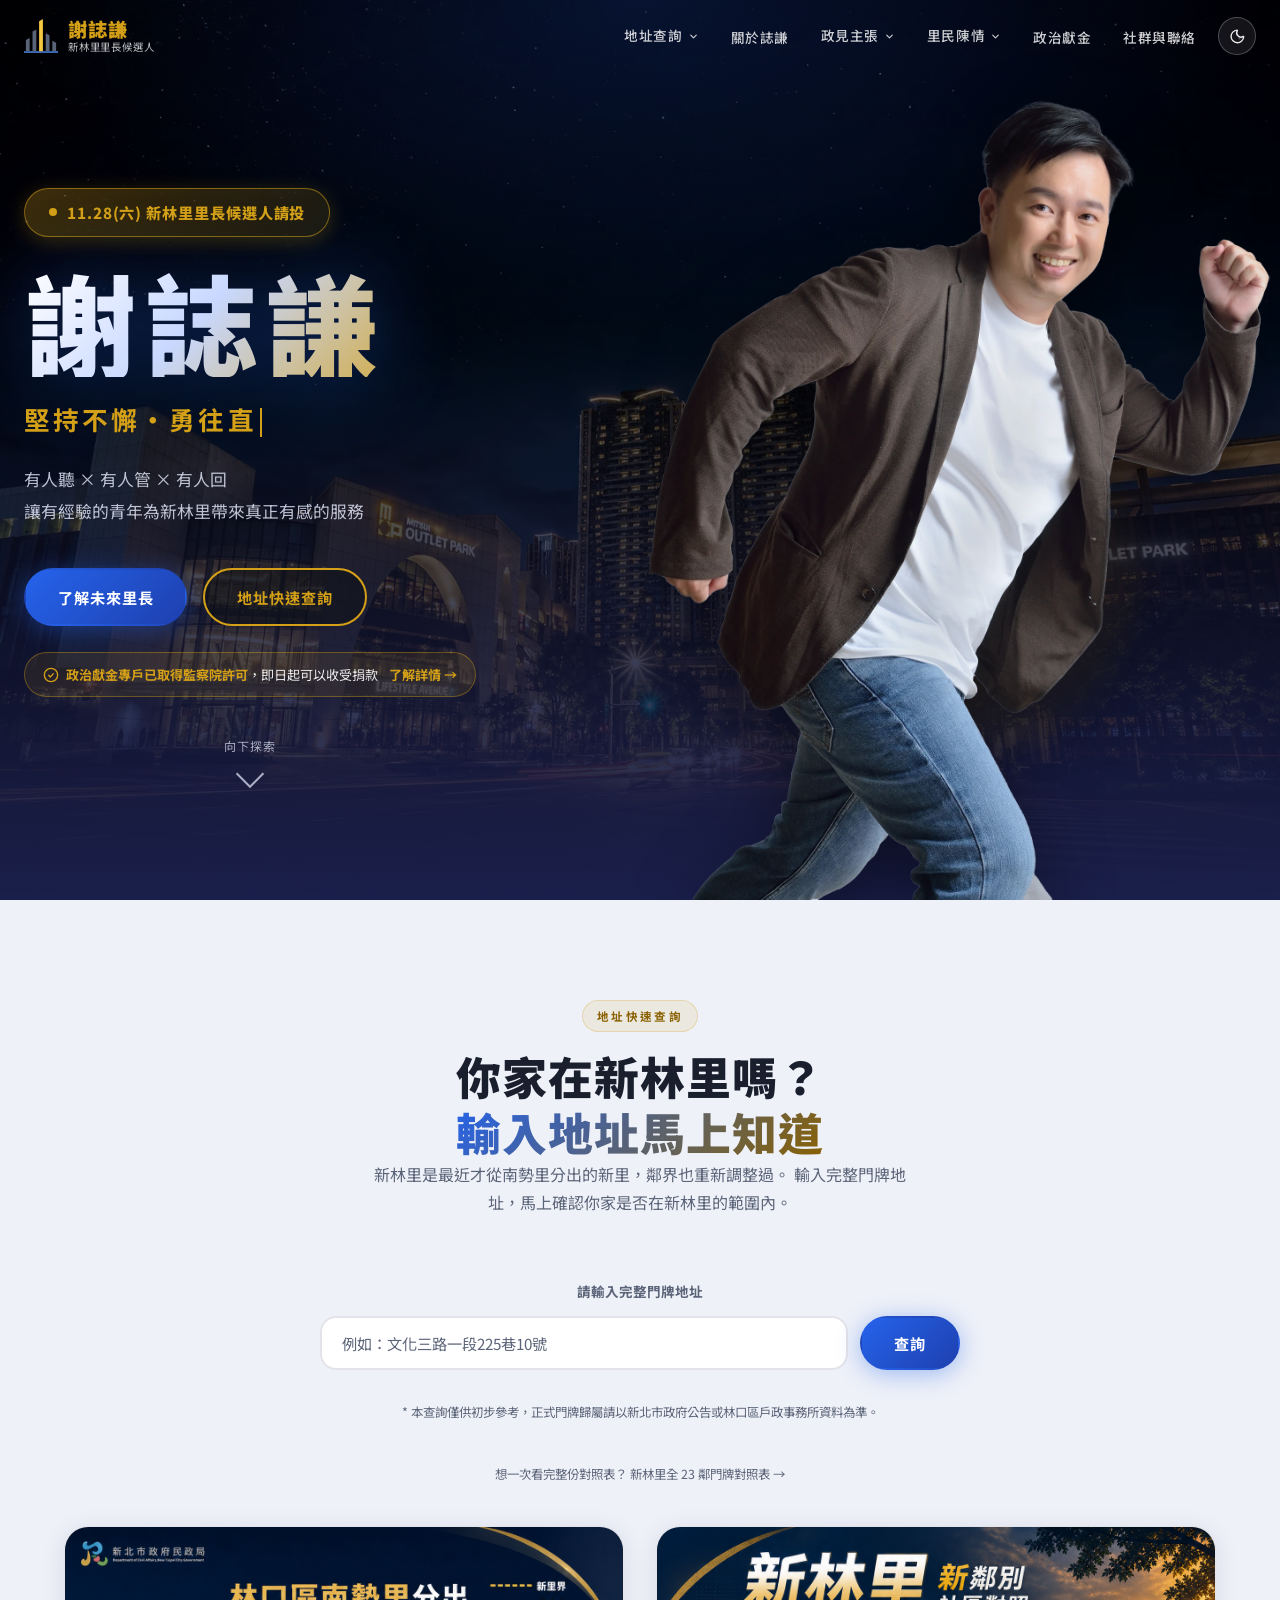
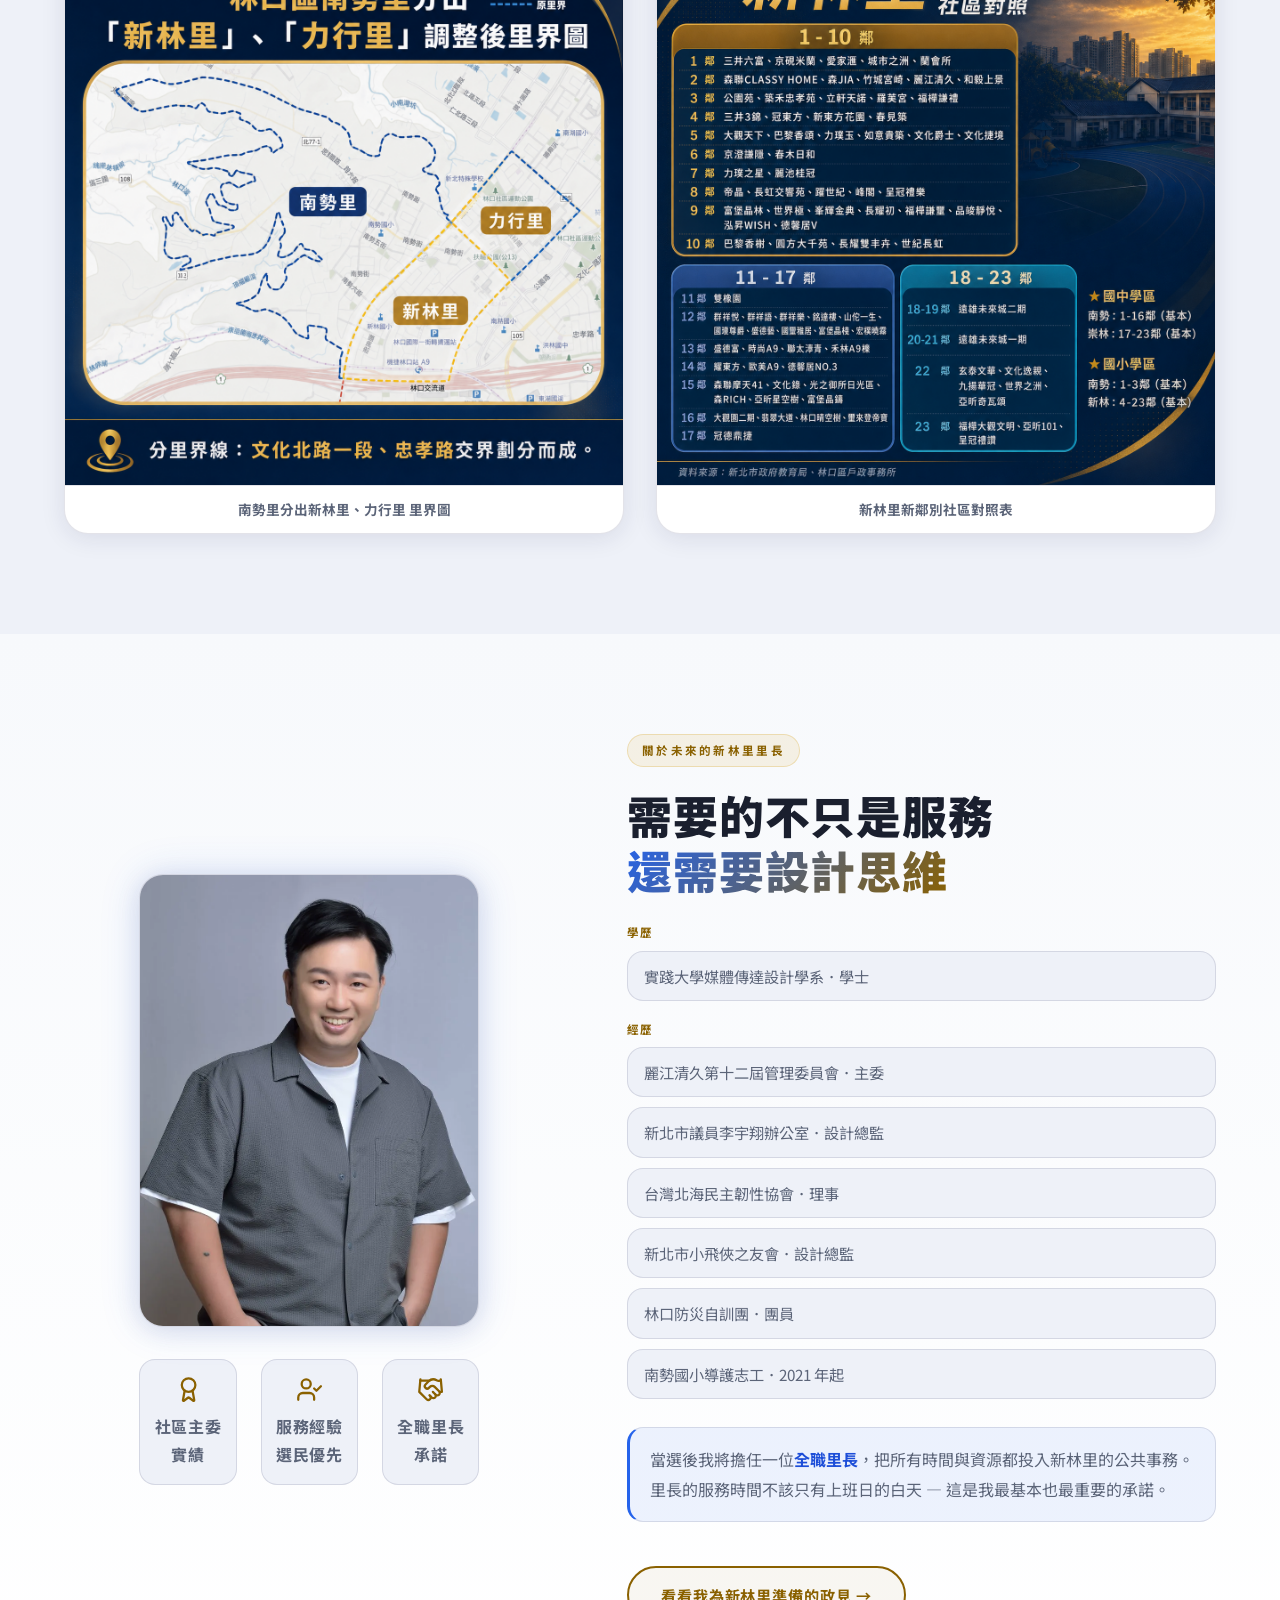
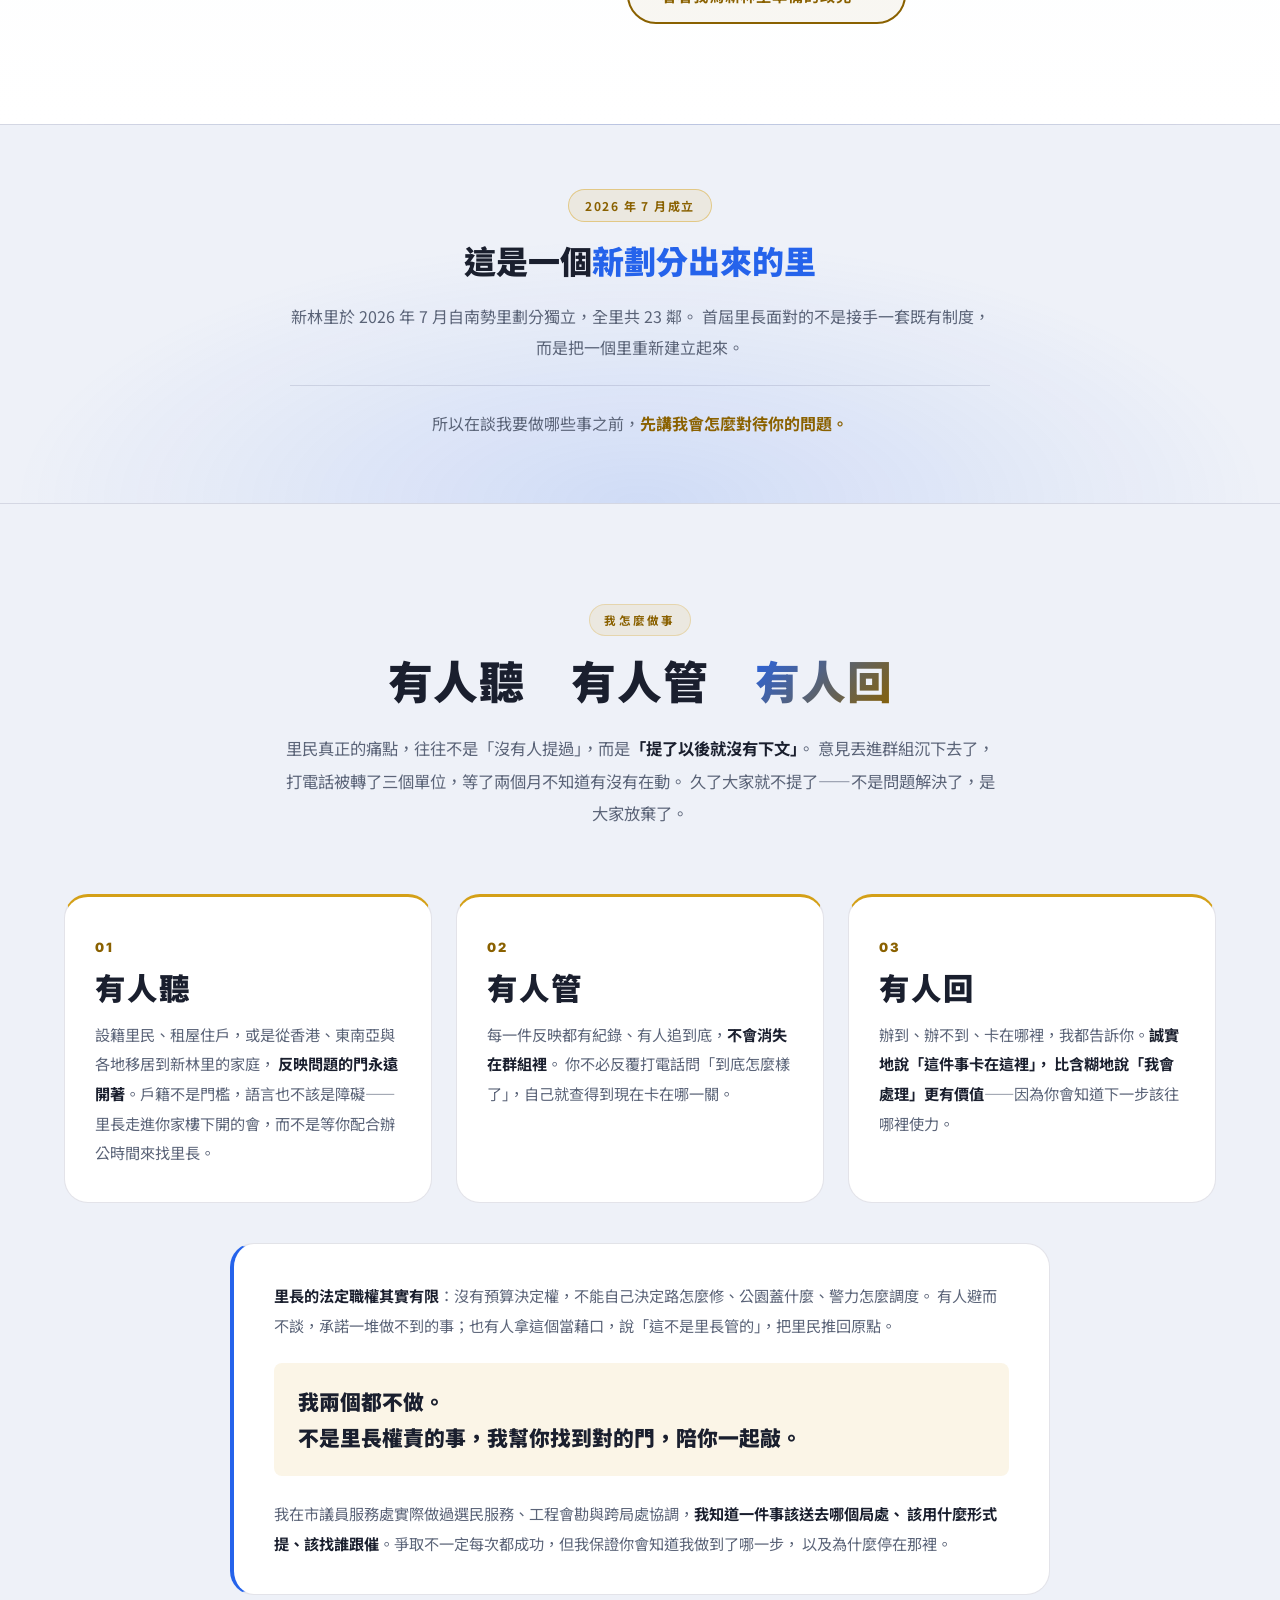
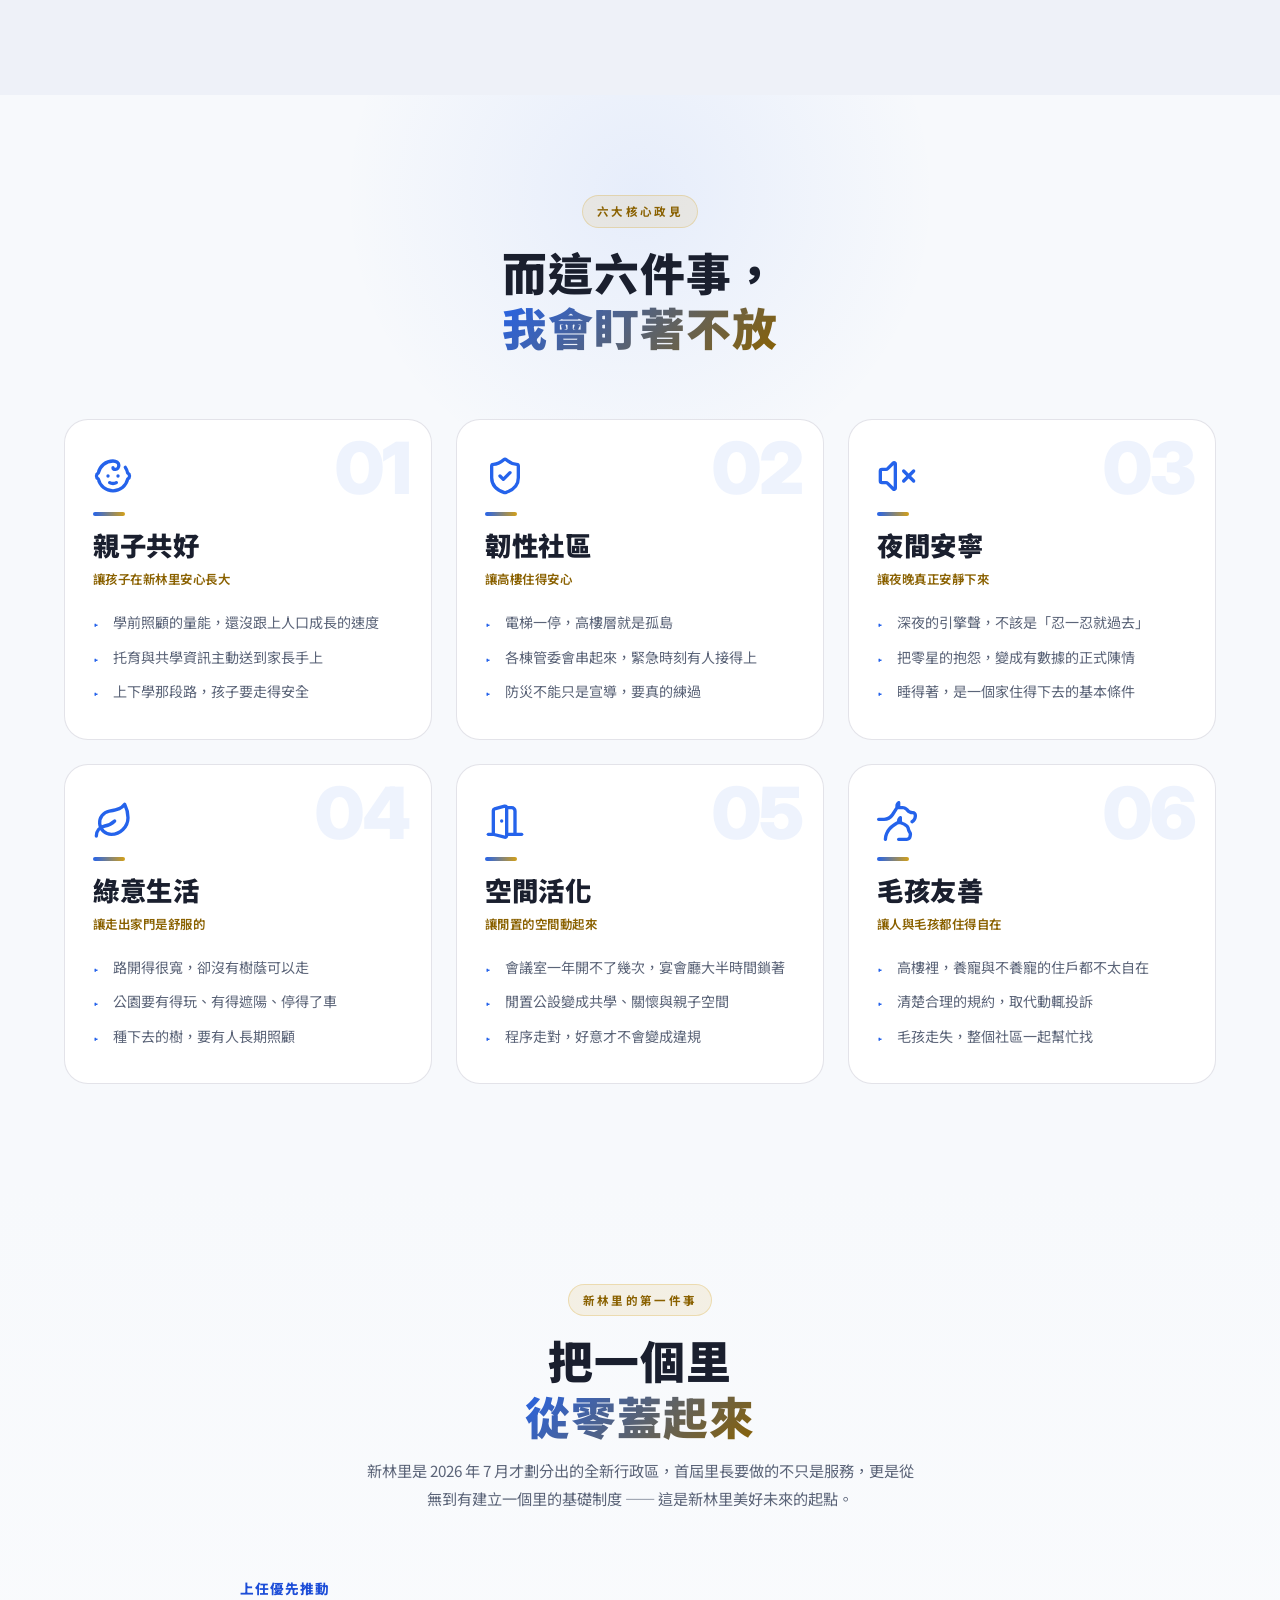
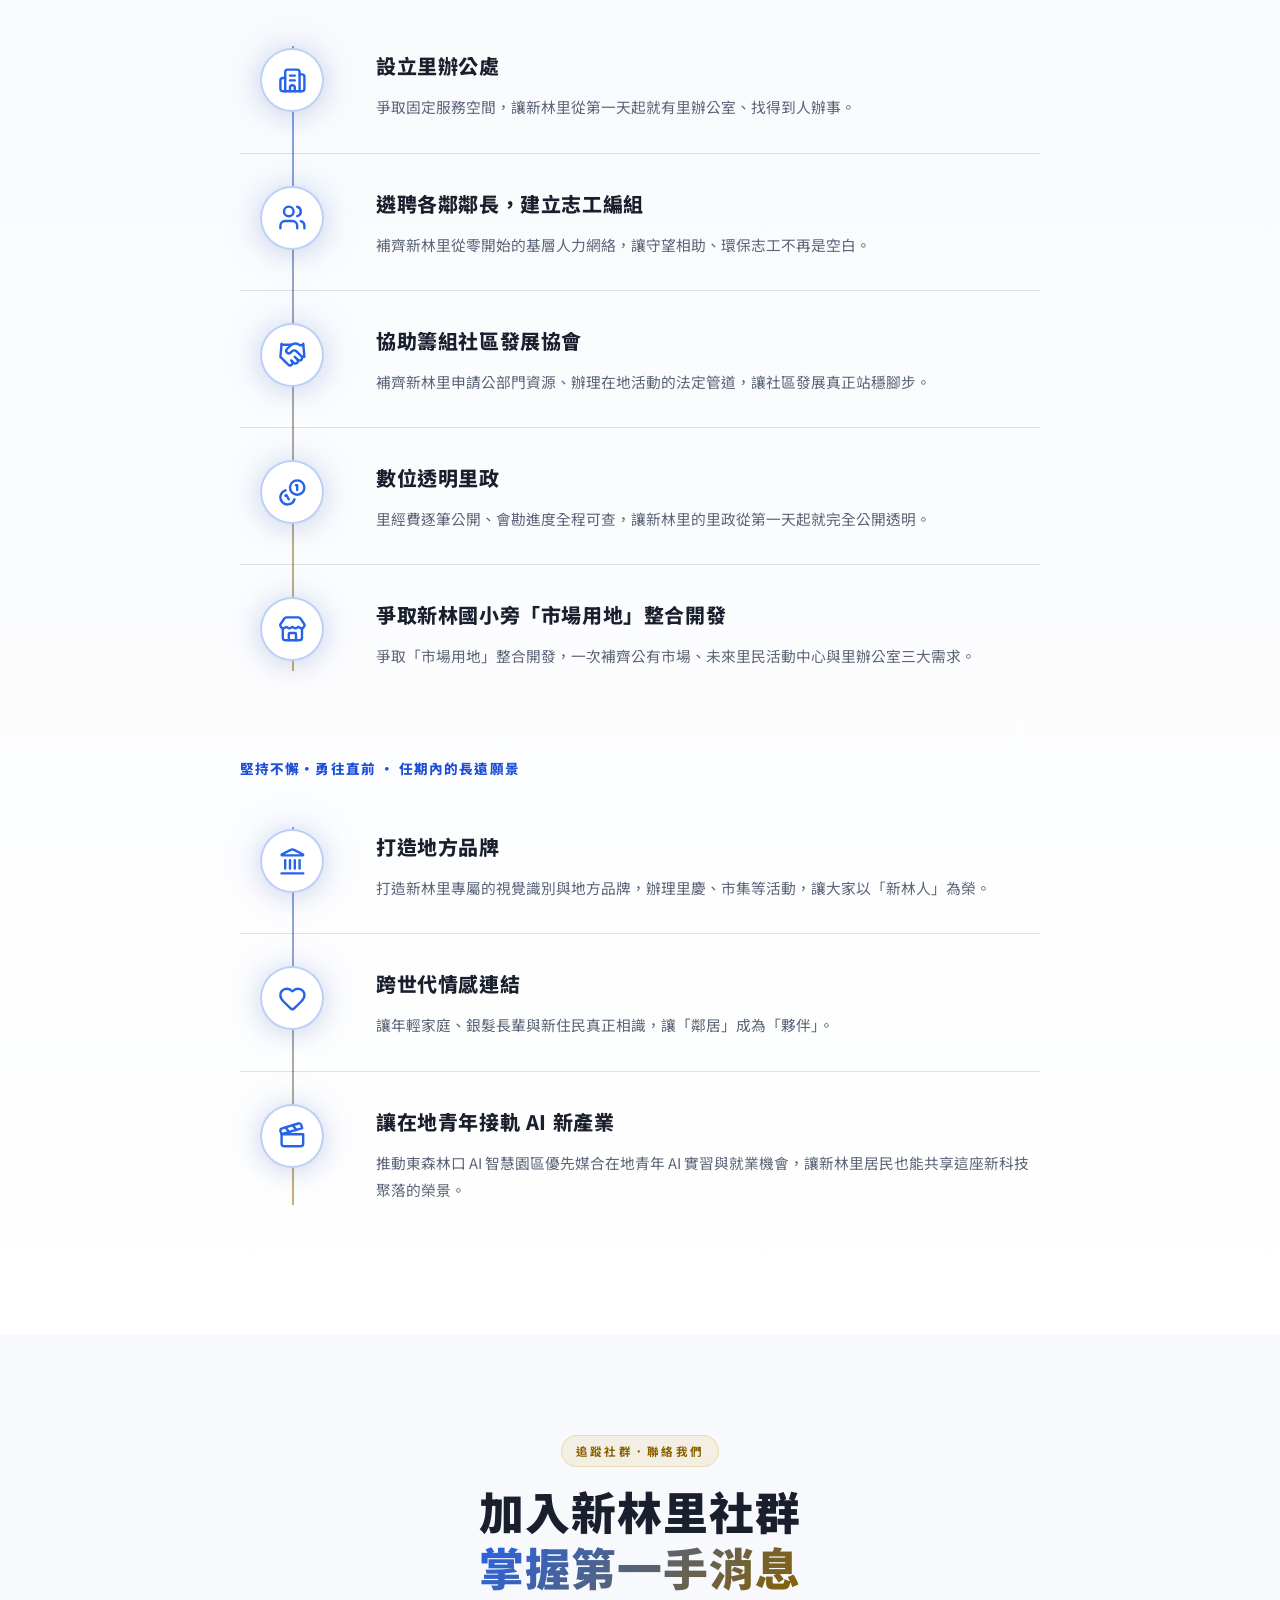
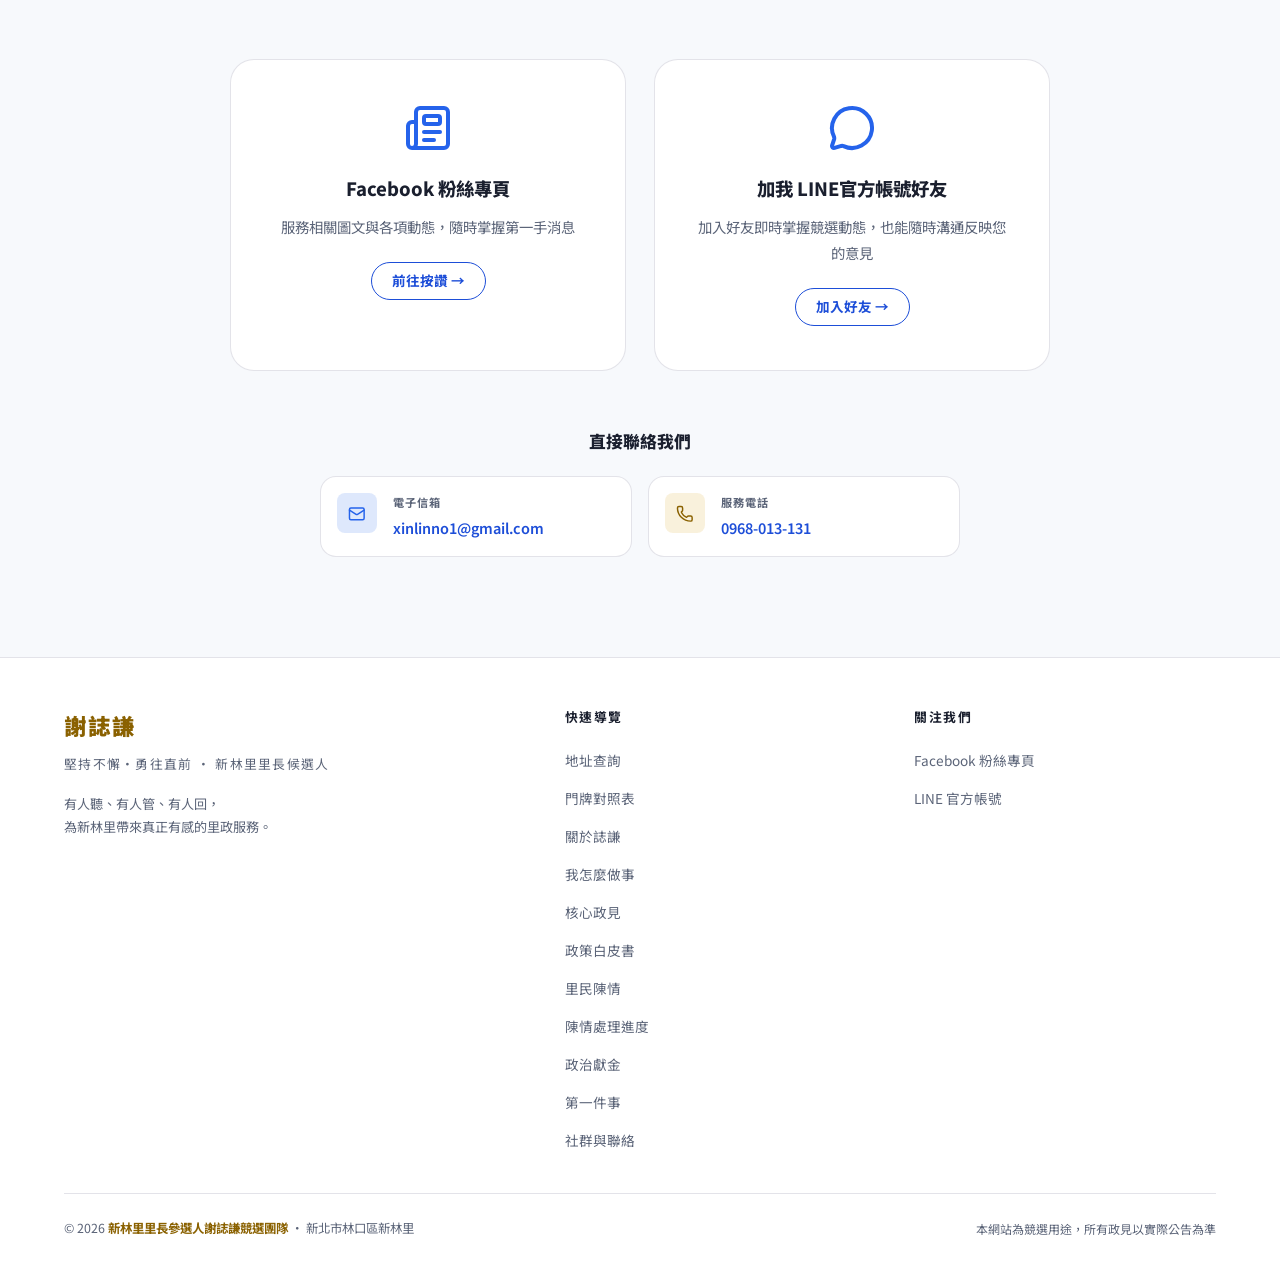
==== commit 5ff62bdc: "經歷新增台灣北海民主韌性協會理事，白皮書補述成立緣由" ====
--- a/index.html
+++ b/index.html
@@ -507,6 +507,9 @@
               <span class="about-fact-text">新北市議員李宇翔辦公室．設計總監</span>
             </li>
             <li class="about-fact">
+              <span class="about-fact-text">台灣北海民主韌性協會．理事</span>
+            </li>
+            <li class="about-fact">
               <span class="about-fact-text">新北市小飛俠之友會．設計總監</span>
             </li>
             <li class="about-fact">
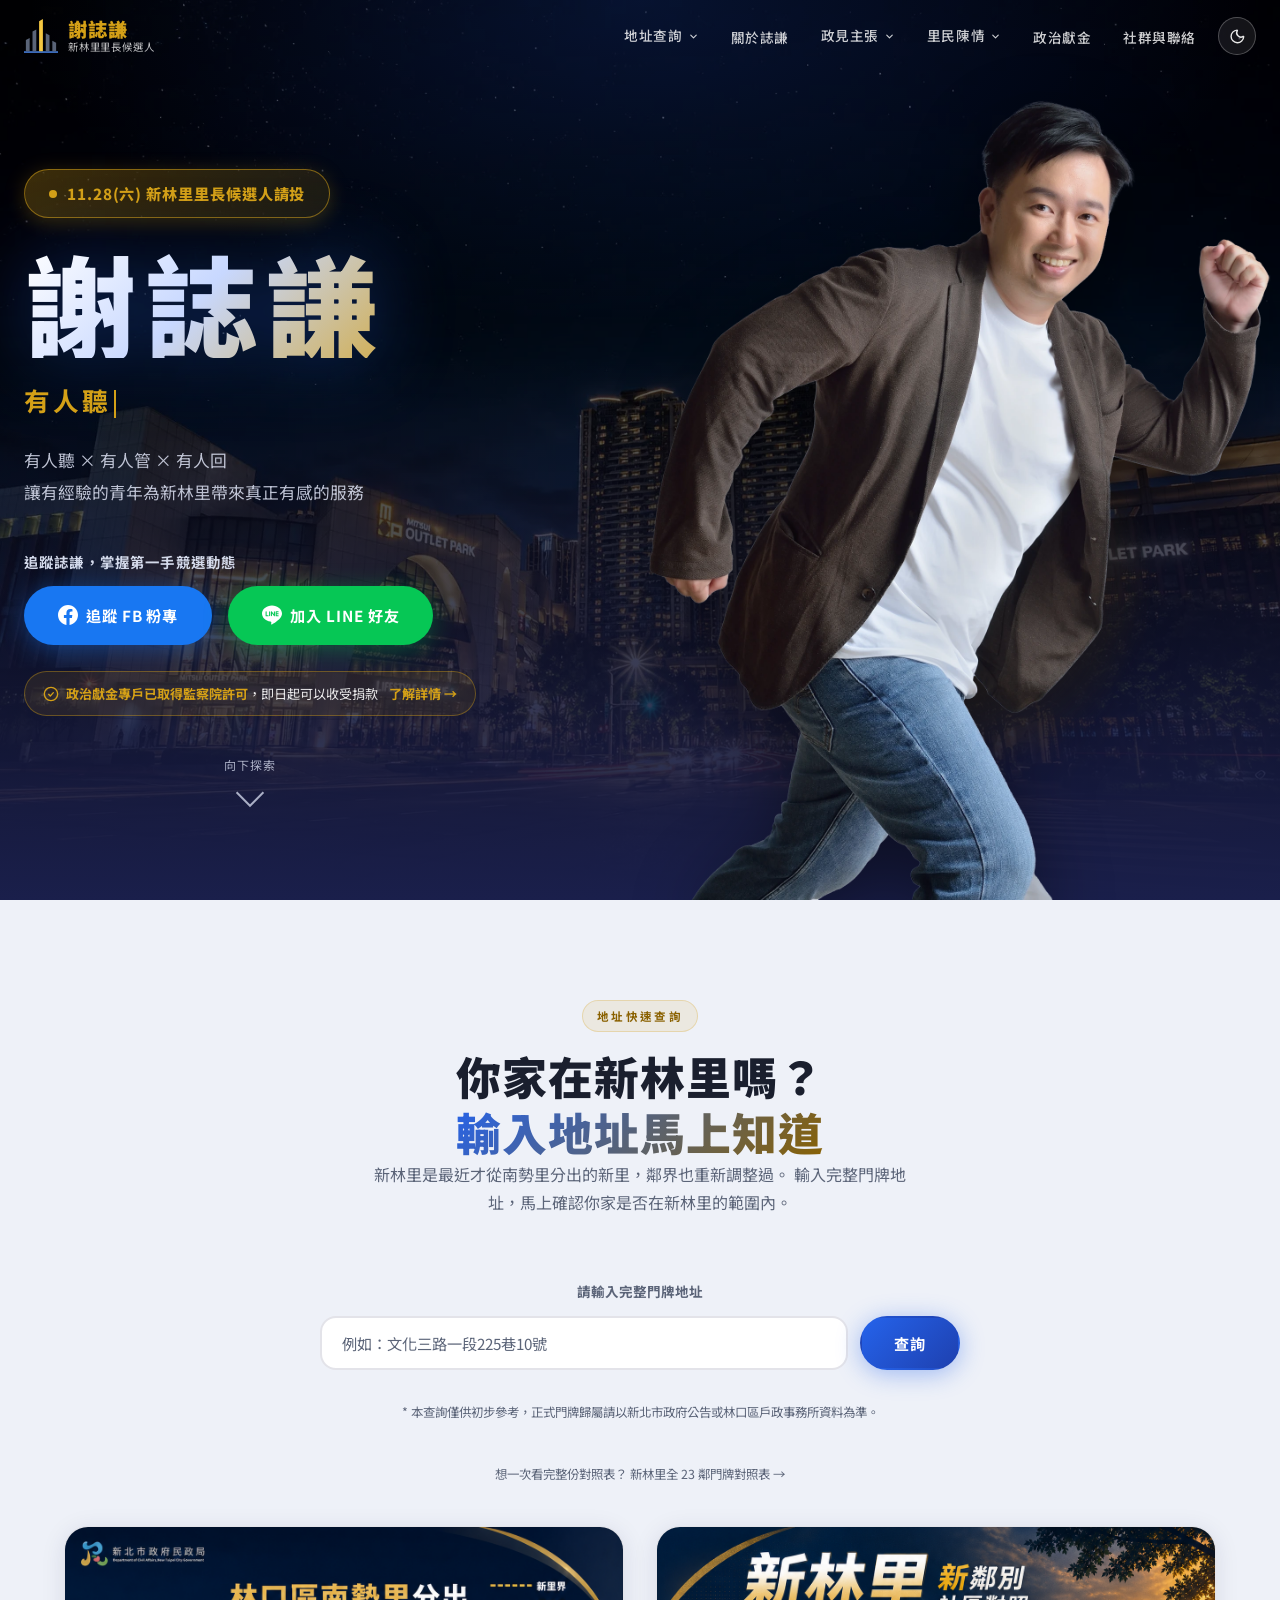
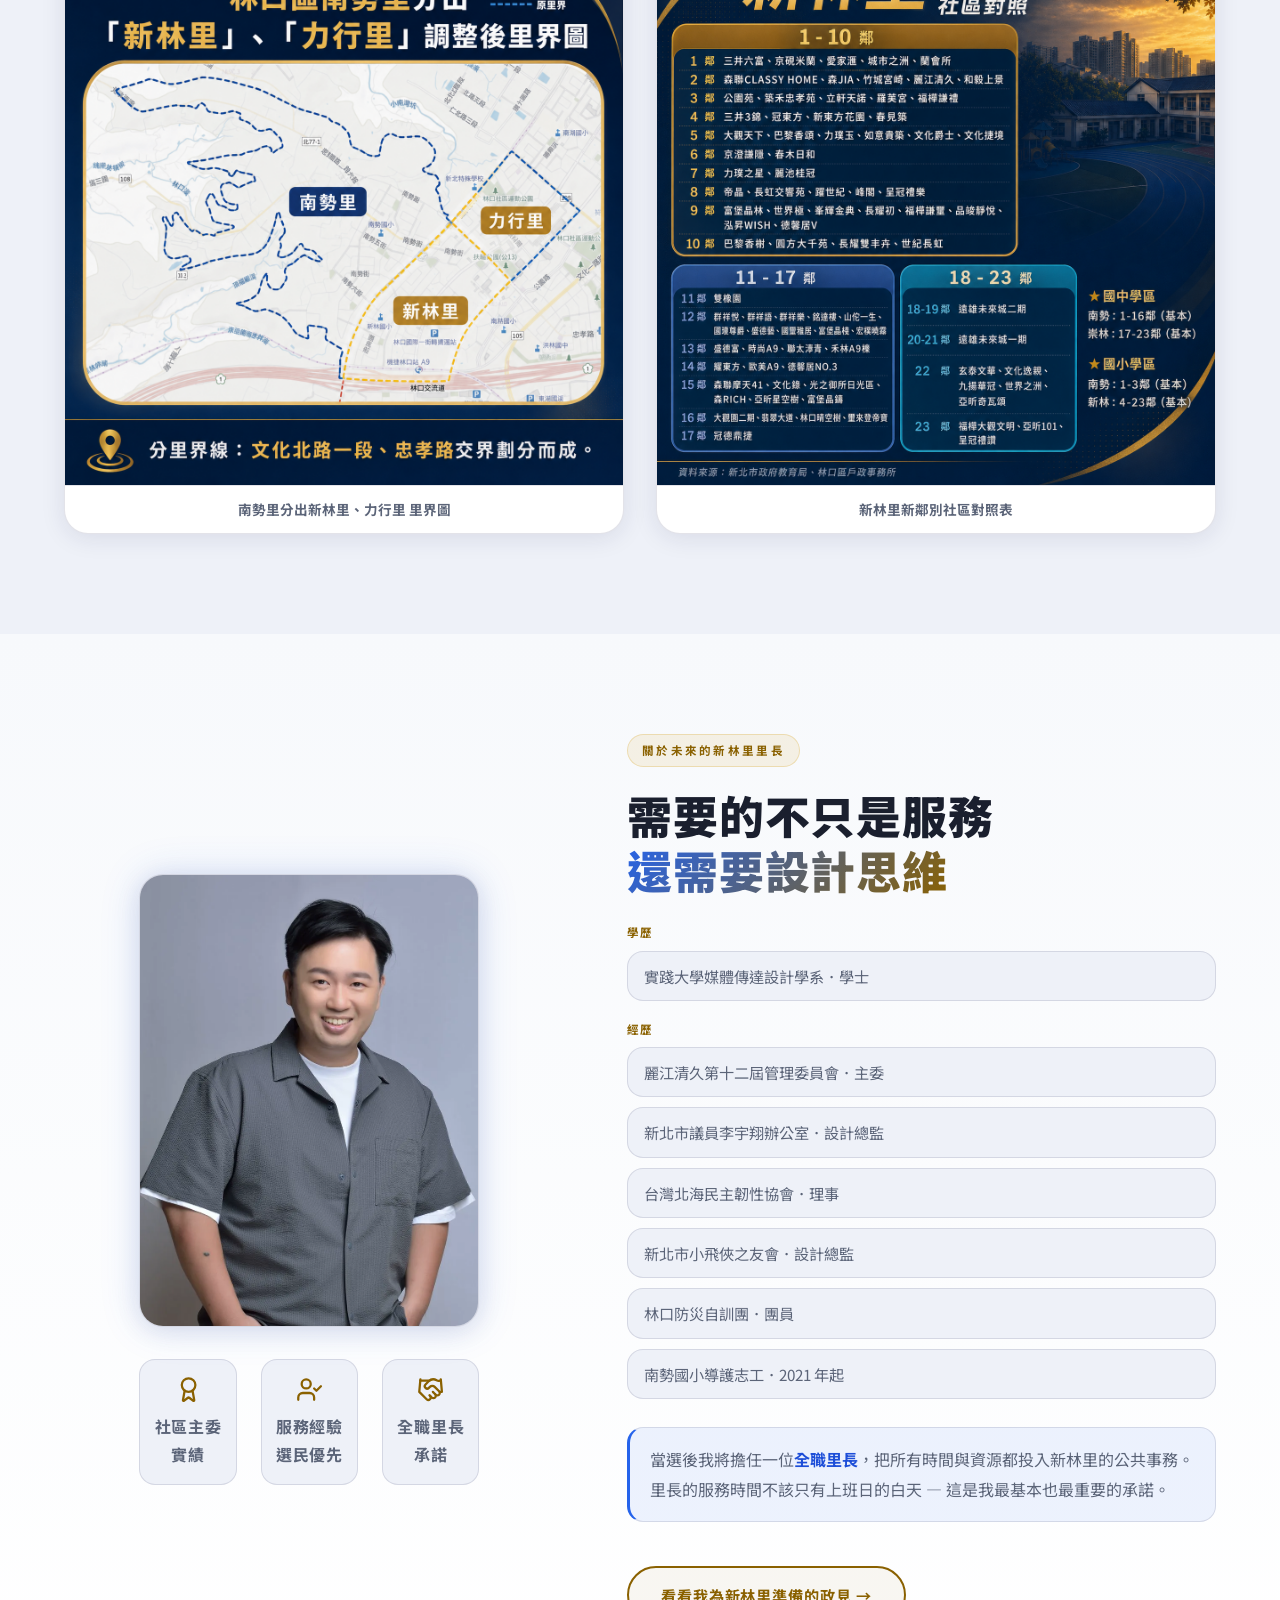
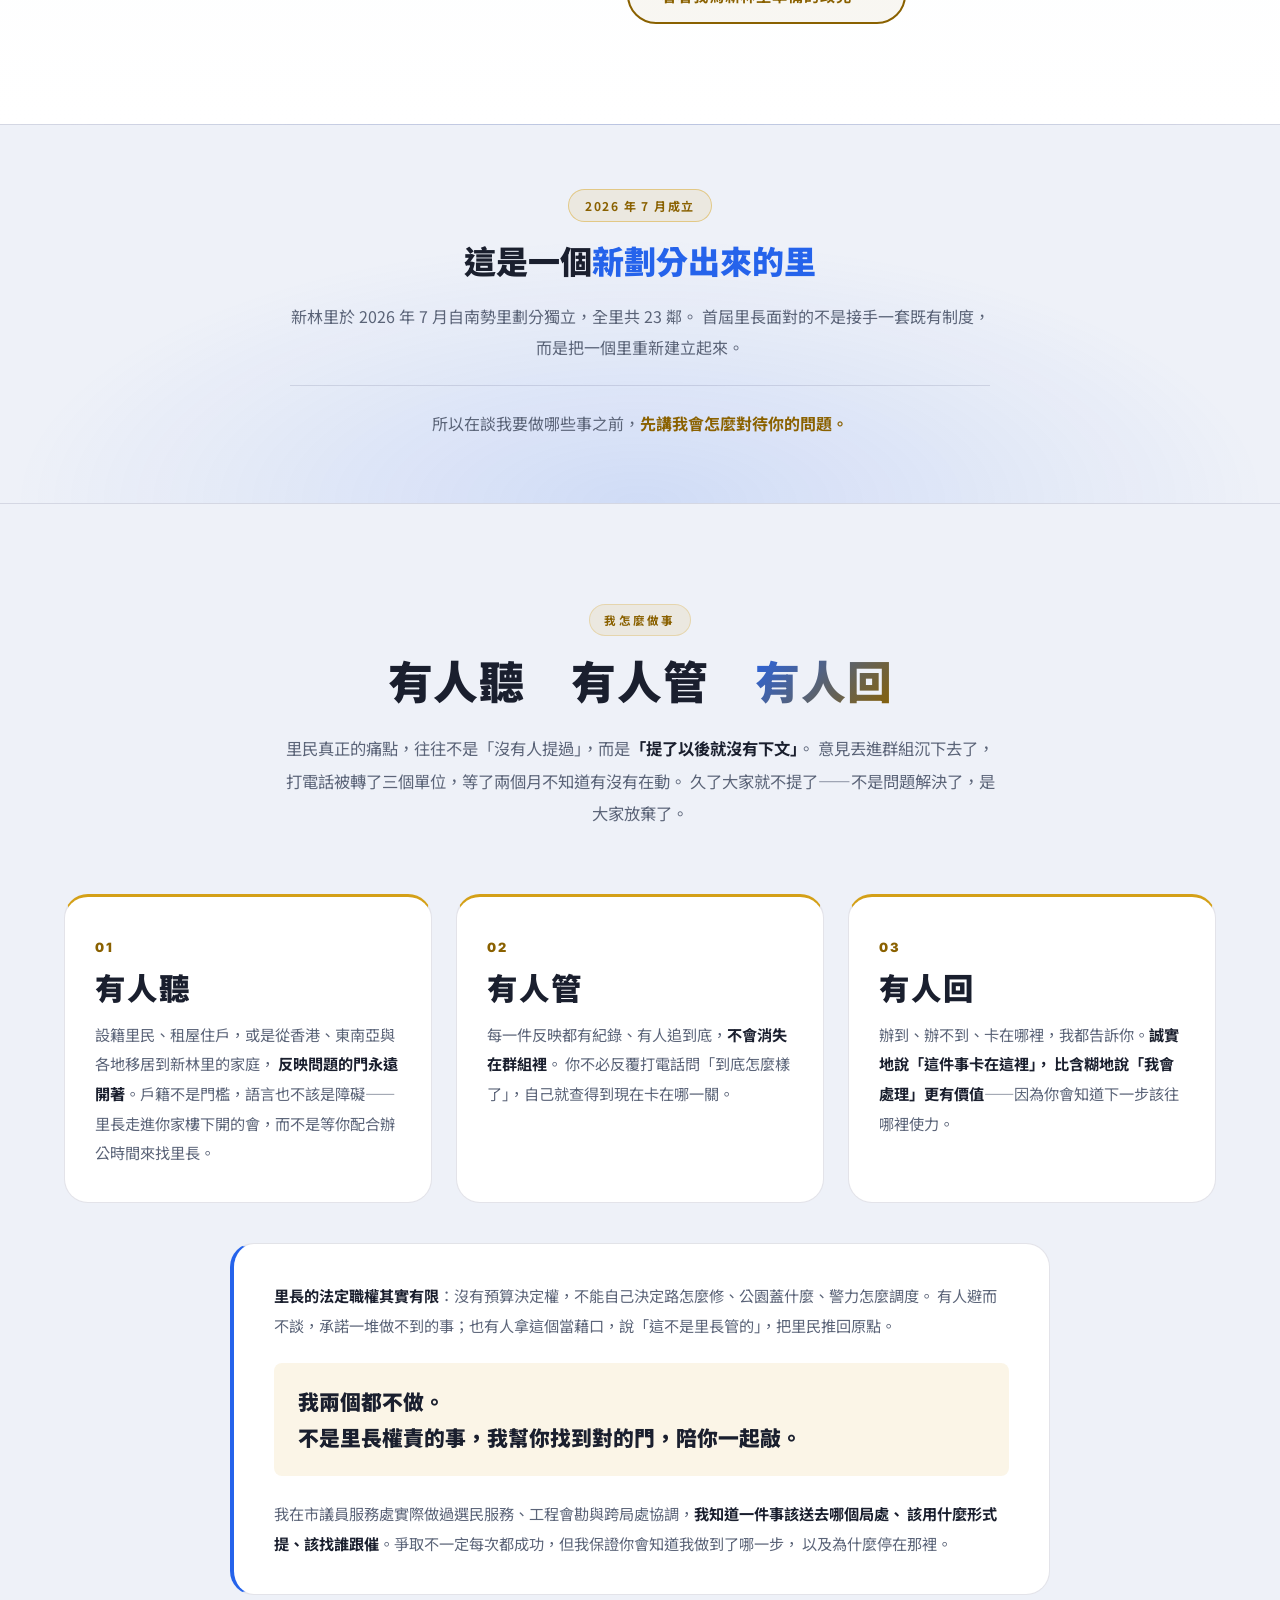
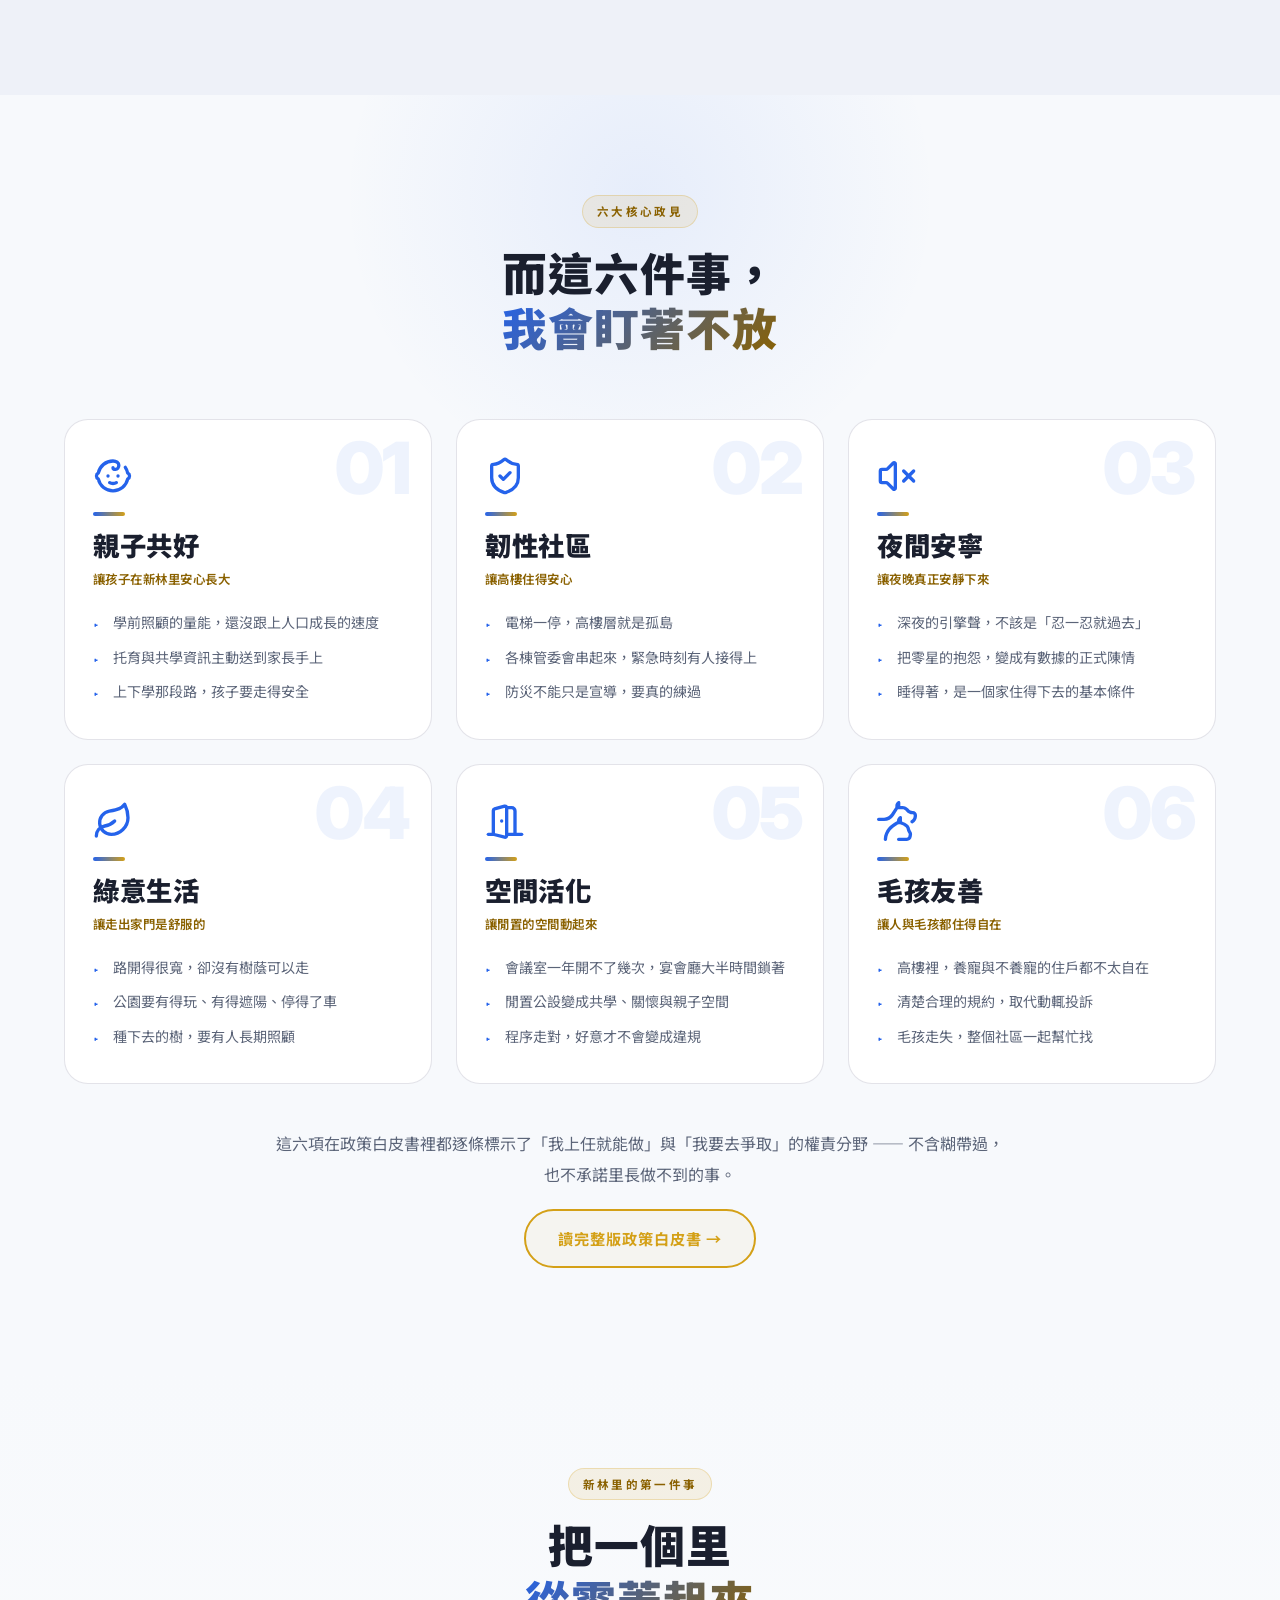
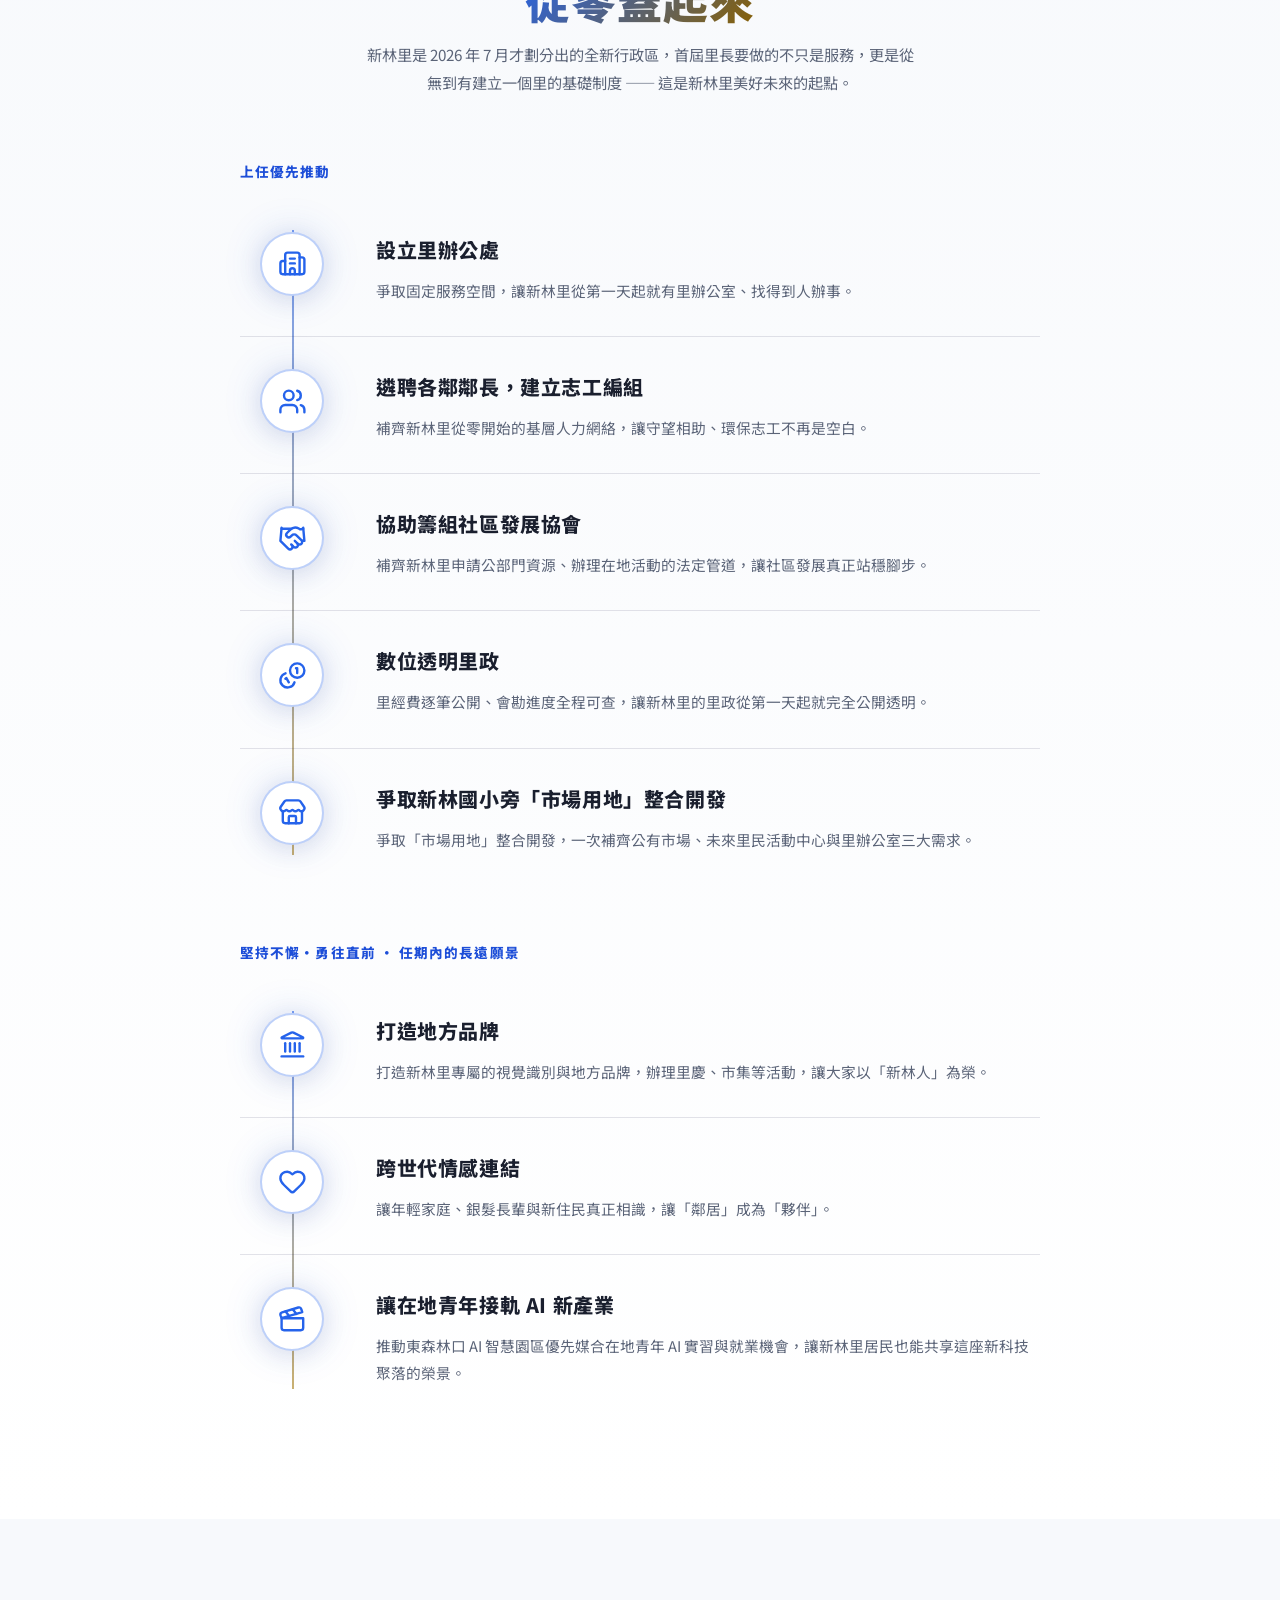
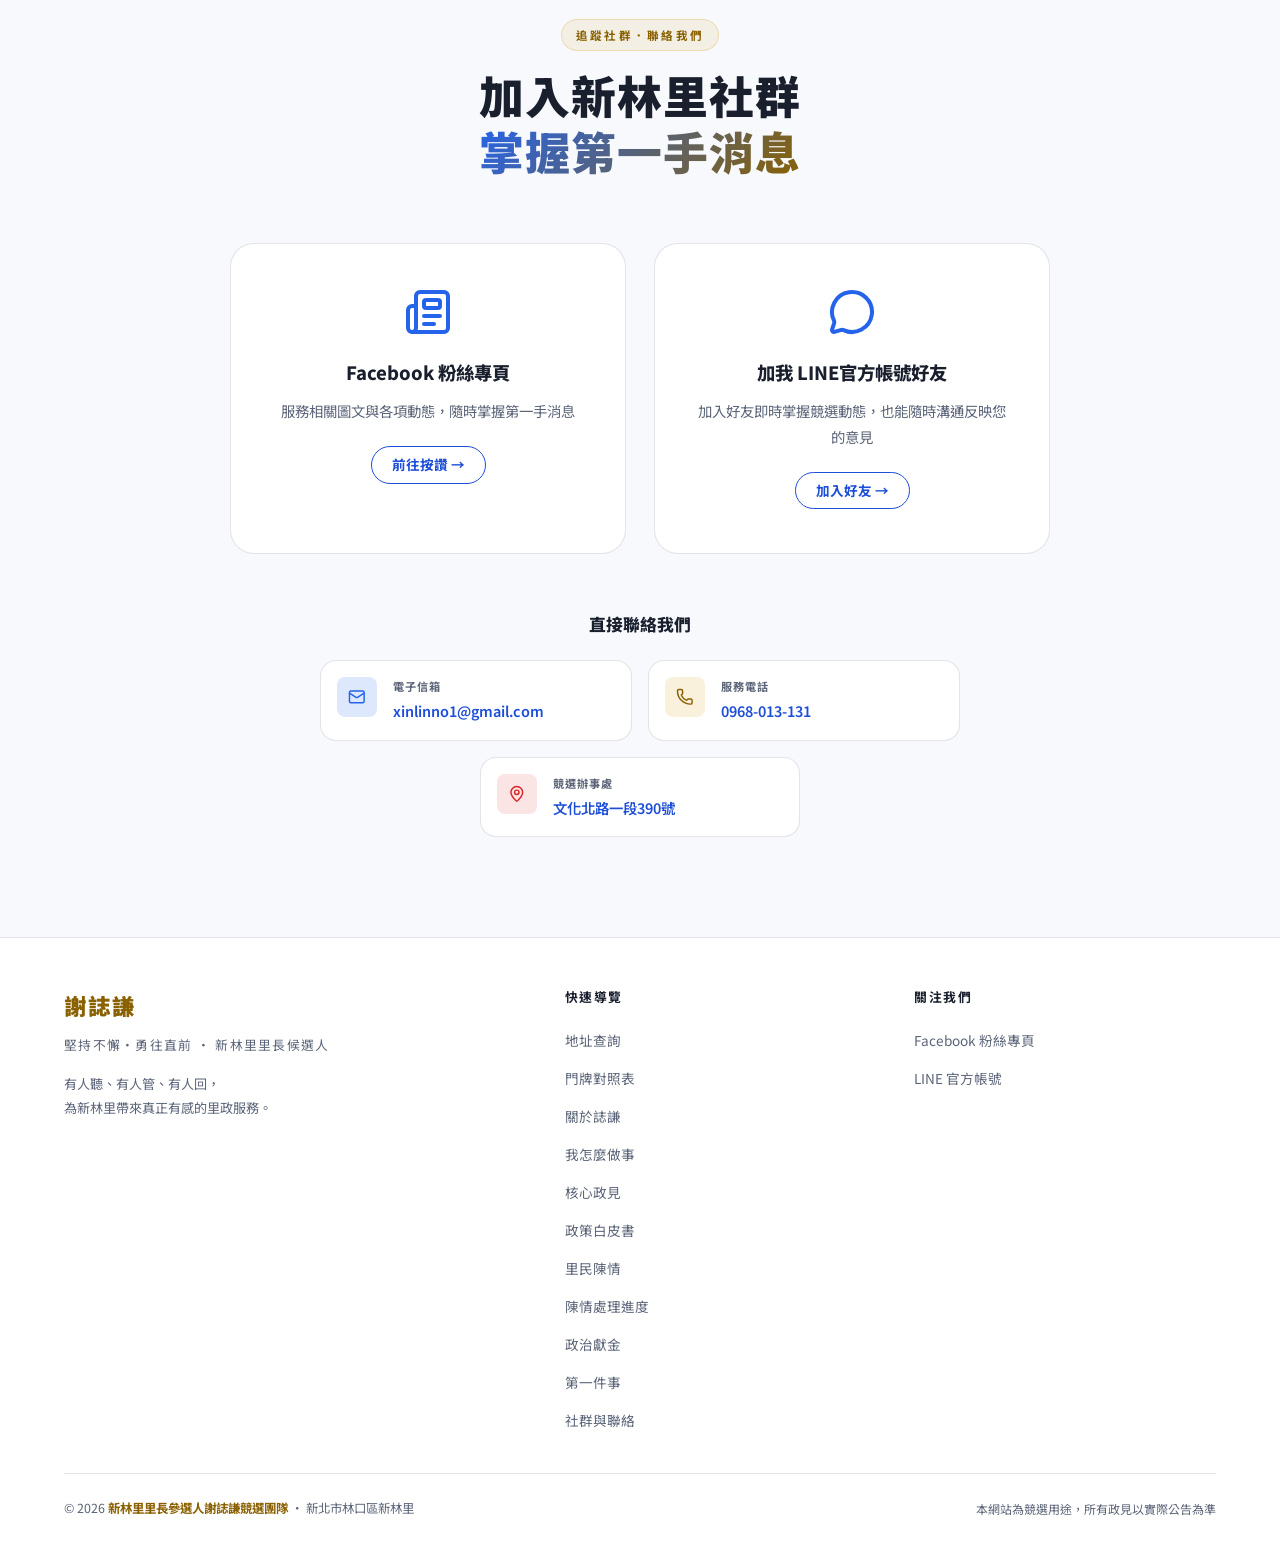
==== commit 6da41004: "Hero 改以追蹤 FB 與 LINE 官方帳號為主打，聯絡區新增競選辦事處地址；政見區加白皮書導引" ====
--- a/index.html
+++ b/index.html
@@ -328,9 +328,23 @@
           讓有經驗的青年為新林里帶來真正有感的服務
         </p>
 
+        <!-- 主打追蹤：FB 粉專與 LINE 官方帳號，用各自的品牌色讓人一眼認出 -->
+        <p class="hero-follow-lead">追蹤誌謙，掌握第一手競選動態</p>
         <div class="hero-actions">
-          <a href="#about" class="btn btn-primary" id="hero-cta-about">了解未來里長</a>
-          <a href="#lookup" class="btn btn-outline" id="hero-cta-lookup">地址快速查詢</a>
+          <a href="https://www.facebook.com/profile.php?id=61592284322183" class="btn btn-fb" id="hero-cta-fb"
+            target="_blank" rel="noopener noreferrer" aria-label="追蹤謝誌謙 Facebook 粉絲專頁">
+            <svg class="btn-icon" viewBox="0 0 24 24" fill="currentColor" aria-hidden="true">
+              <path d="M24 12.07C24 5.41 18.63 0 12 0S0 5.4 0 12.07C0 18.1 4.39 23.1 10.13 24v-8.44H7.08v-3.49h3.04V9.41c0-3.02 1.8-4.7 4.54-4.7 1.31 0 2.68.24 2.68.24v2.97h-1.5c-1.5 0-1.96.93-1.96 1.89v2.26h3.32l-.53 3.5h-2.8V24C19.62 23.1 24 18.1 24 12.07" />
+            </svg>
+            追蹤 FB 粉專
+          </a>
+          <a href="https://lin.ee/Yxr8Nk2" class="btn btn-line" id="hero-cta-line" target="_blank"
+            rel="noopener noreferrer" aria-label="加入謝誌謙 LINE 官方帳號好友">
+            <svg class="btn-icon" viewBox="0 0 24 24" fill="currentColor" aria-hidden="true">
+              <path d="M19.37 9.86a.63.63 0 0 1 0 1.26h-1.75v1.13h1.75a.63.63 0 0 1 0 1.26h-2.38a.63.63 0 0 1-.62-.63V8.1c0-.35.28-.63.62-.63h2.38a.63.63 0 0 1 0 1.26h-1.75v1.13zm-3.85 3.02a.63.63 0 0 1-.63.63.62.62 0 0 1-.5-.25l-2.44-3.32v2.94a.63.63 0 0 1-1.25 0V8.1a.63.63 0 0 1 .62-.63c.2 0 .38.1.5.26l2.45 3.32V8.1a.63.63 0 0 1 1.25 0zm-5.74 0a.63.63 0 0 1-1.25 0V8.1a.63.63 0 0 1 1.25 0zm-2.46.63H4.94a.63.63 0 0 1-.63-.63V8.1a.63.63 0 0 1 1.26 0v4.15h1.75a.63.63 0 0 1 0 1.26M24 10.31C24 4.94 18.62.57 12 .57S0 4.94 0 10.31c0 4.81 4.27 8.84 10.03 9.61.39.08.92.26 1.06.59.12.3.08.78.04 1.09l-.17 1.03c-.05.3-.24 1.19 1.05.65 1.29-.54 6.91-4.07 9.43-6.97C23.18 14.39 24 12.46 24 10.31" />
+            </svg>
+            加入 LINE 好友
+          </a>
         </div>
 
         <!-- 政治獻金專戶狀態：2026-08-24 監察院許可函送達，已切換為正式的捐款入口。
@@ -765,6 +779,14 @@
           </div>
         </li>
       </ul>
+
+      <div class="policy-more reveal">
+        <p class="policy-more-text">
+          這六項在政策白皮書裡都逐條標示了「我上任就能做」與「我要去爭取」的權責分野 ——
+          不含糊帶過，也不承諾里長做不到的事。
+        </p>
+        <a href="whitepaper/" class="btn btn-outline policy-more-cta">讀完整版政策白皮書 →</a>
+      </div>
     </div>
   </section>
 
@@ -1014,6 +1036,23 @@
               <div class="contact-item-label">服務電話</div>
               <div class="contact-item-value">
                 <a href="tel:0968013131" id="contact-phone">0968-013-131</a>
+              </div>
+            </div>
+          </div>
+
+          <div class="contact-item">
+            <div class="contact-item-icon address" aria-hidden="true">
+              <svg class="icon" viewBox="0 0 24 24" fill="none" stroke="currentColor" stroke-width="2"
+                stroke-linecap="round" stroke-linejoin="round">
+                <path d="M20 10c0 4.993-5.539 10.193-7.399 11.799a1 1 0 0 1-1.202 0C9.539 20.193 4 14.993 4 10a8 8 0 0 1 16 0" />
+                <circle cx="12" cy="10" r="3" />
+              </svg>
+            </div>
+            <div>
+              <div class="contact-item-label">競選辦事處</div>
+              <div class="contact-item-value">
+                <a href="https://www.google.com/maps/search/?api=1&amp;query=%E6%96%B0%E5%8C%97%E5%B8%82%E6%9E%97%E5%8F%A3%E5%8D%80%E6%96%87%E5%8C%96%E5%8C%97%E8%B7%AF%E4%B8%80%E6%AE%B5390%E8%99%9F"
+                  id="contact-address" target="_blank" rel="noopener noreferrer">文化北路一段390號</a>
               </div>
             </div>
           </div>
--- a/css/style.css
+++ b/css/style.css
@@ -705,14 +705,39 @@
   transform: translateY(-2px);
   box-shadow: var(--shadow-gold);
 }
-/* 疊在相片輪播上的按鈕，透明底會被照片內容干擾，需要暗底加強可讀性 */
-#hero-cta-lookup {
-  background: rgba(13, 17, 23, 0.55);
-  backdrop-filter: blur(8px);
-  -webkit-backdrop-filter: blur(8px);
-}
-#hero-cta-lookup:hover {
-  background: rgba(13, 17, 23, 0.7);
+/* Hero 主打追蹤：FB／LINE 品牌色實心按鈕，疊在相片輪播上也不會被照片吃掉 */
+.hero-follow-lead {
+  margin-bottom: 12px;
+  font-size: 0.9rem;
+  font-weight: 700;
+  letter-spacing: 0.08em;
+  color: rgba(232, 238, 255, 0.9);
+  animation: heroFadeIn 1s 0.7s both;
+}
+.btn-icon {
+  width: 20px;
+  height: 20px;
+  flex-shrink: 0;
+}
+.btn-fb {
+  background: #1877f2;
+  color: #fff;
+  box-shadow: 0 4px 24px rgba(24, 119, 242, 0.4);
+}
+.btn-fb:hover {
+  background: #166fe0;
+  transform: translateY(-2px);
+  box-shadow: 0 8px 32px rgba(24, 119, 242, 0.6);
+}
+.btn-line {
+  background: #06c755;
+  color: #fff;
+  box-shadow: 0 4px 24px rgba(6, 199, 85, 0.35);
+}
+.btn-line:hover {
+  background: #05b34c;
+  transform: translateY(-2px);
+  box-shadow: 0 8px 32px rgba(6, 199, 85, 0.55);
 }
 .btn-gold {
   background: linear-gradient(135deg, var(--color-gold) 0%, var(--color-gold-dim) 100%);
@@ -737,6 +762,19 @@
 :root[data-theme="dark"] .about-cta:hover {
   background: rgba(245, 200, 66, 0.12);
   box-shadow: var(--shadow-gold);
+}
+
+/* 政見區塊末尾導向白皮書 —— 內文連結，不只放在導覽列與頁尾 */
+.policy-more {
+  margin-top: 44px;
+  text-align: center;
+}
+.policy-more-text {
+  max-width: 46em;
+  margin: 0 auto 20px;
+  font-size: 1rem;
+  line-height: 1.9;
+  color: var(--color-text-dim);
 }
 
 .hero-scroll-hint {
@@ -1918,6 +1956,7 @@
 .contact-item-icon.fb     { background: rgba(24, 119, 242, 0.15); }
 .contact-item-icon.email  { background: color-mix(in srgb, var(--color-accent) 15%, transparent); color: var(--color-accent); }
 .contact-item-icon.phone  { background: color-mix(in srgb, var(--color-gold) 15%, transparent); color: var(--color-gold-ink); }
+.contact-item-icon.address { background: rgba(220, 38, 38, 0.12); color: #dc2626; }
 .contact-item-label {
   font-size: 0.7rem;
   font-weight: 700;
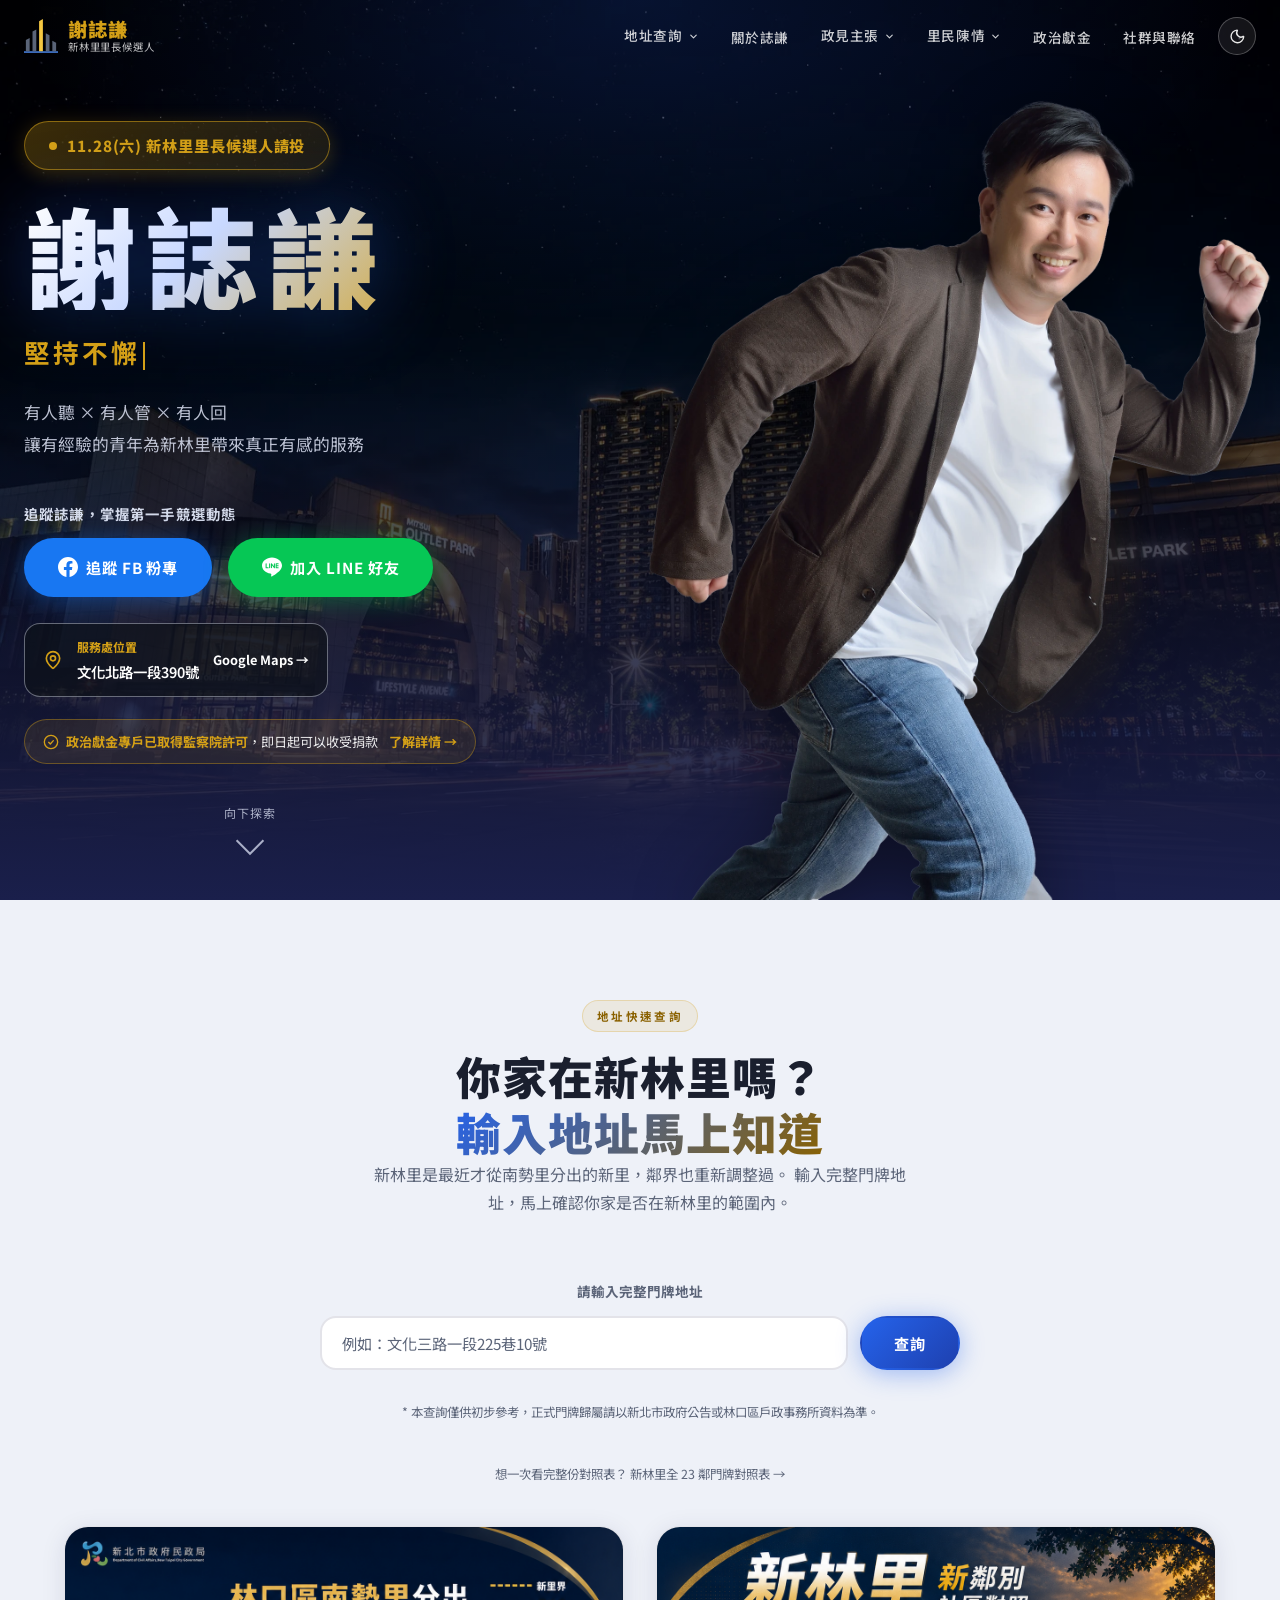
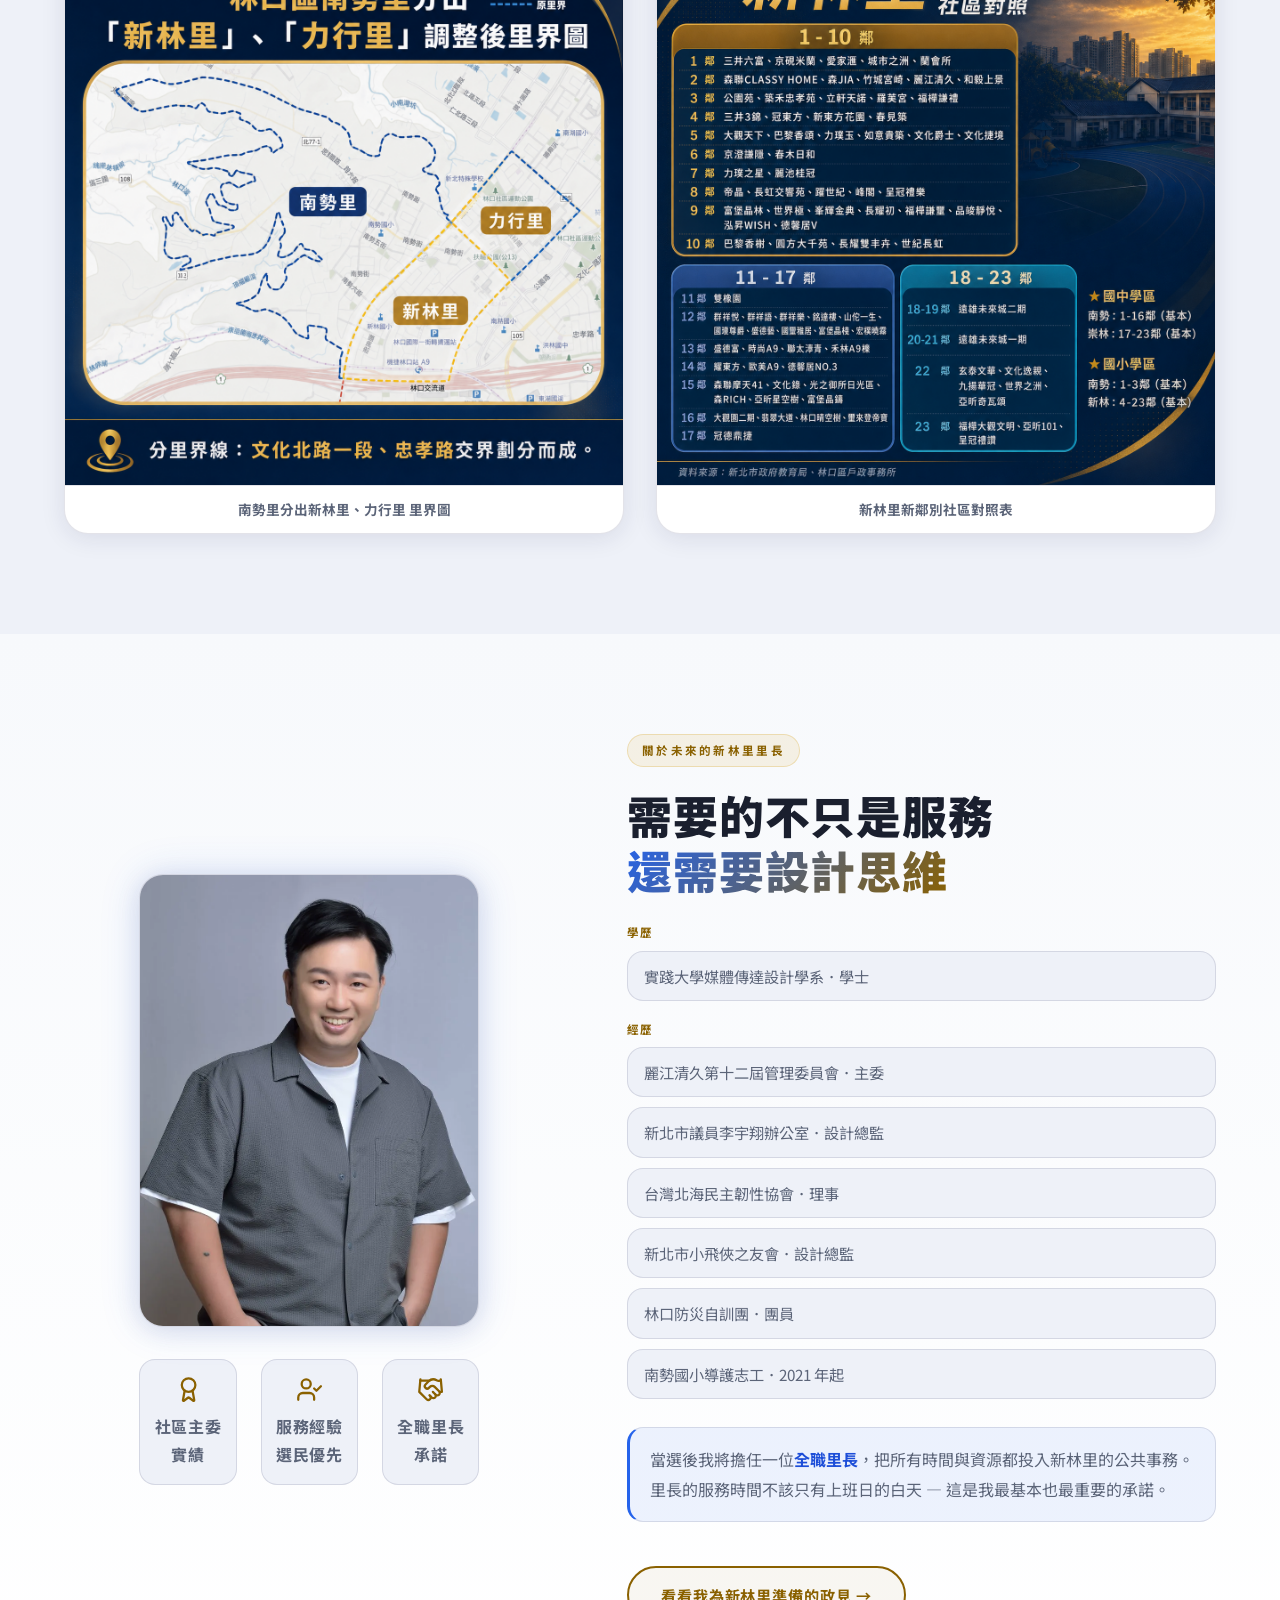
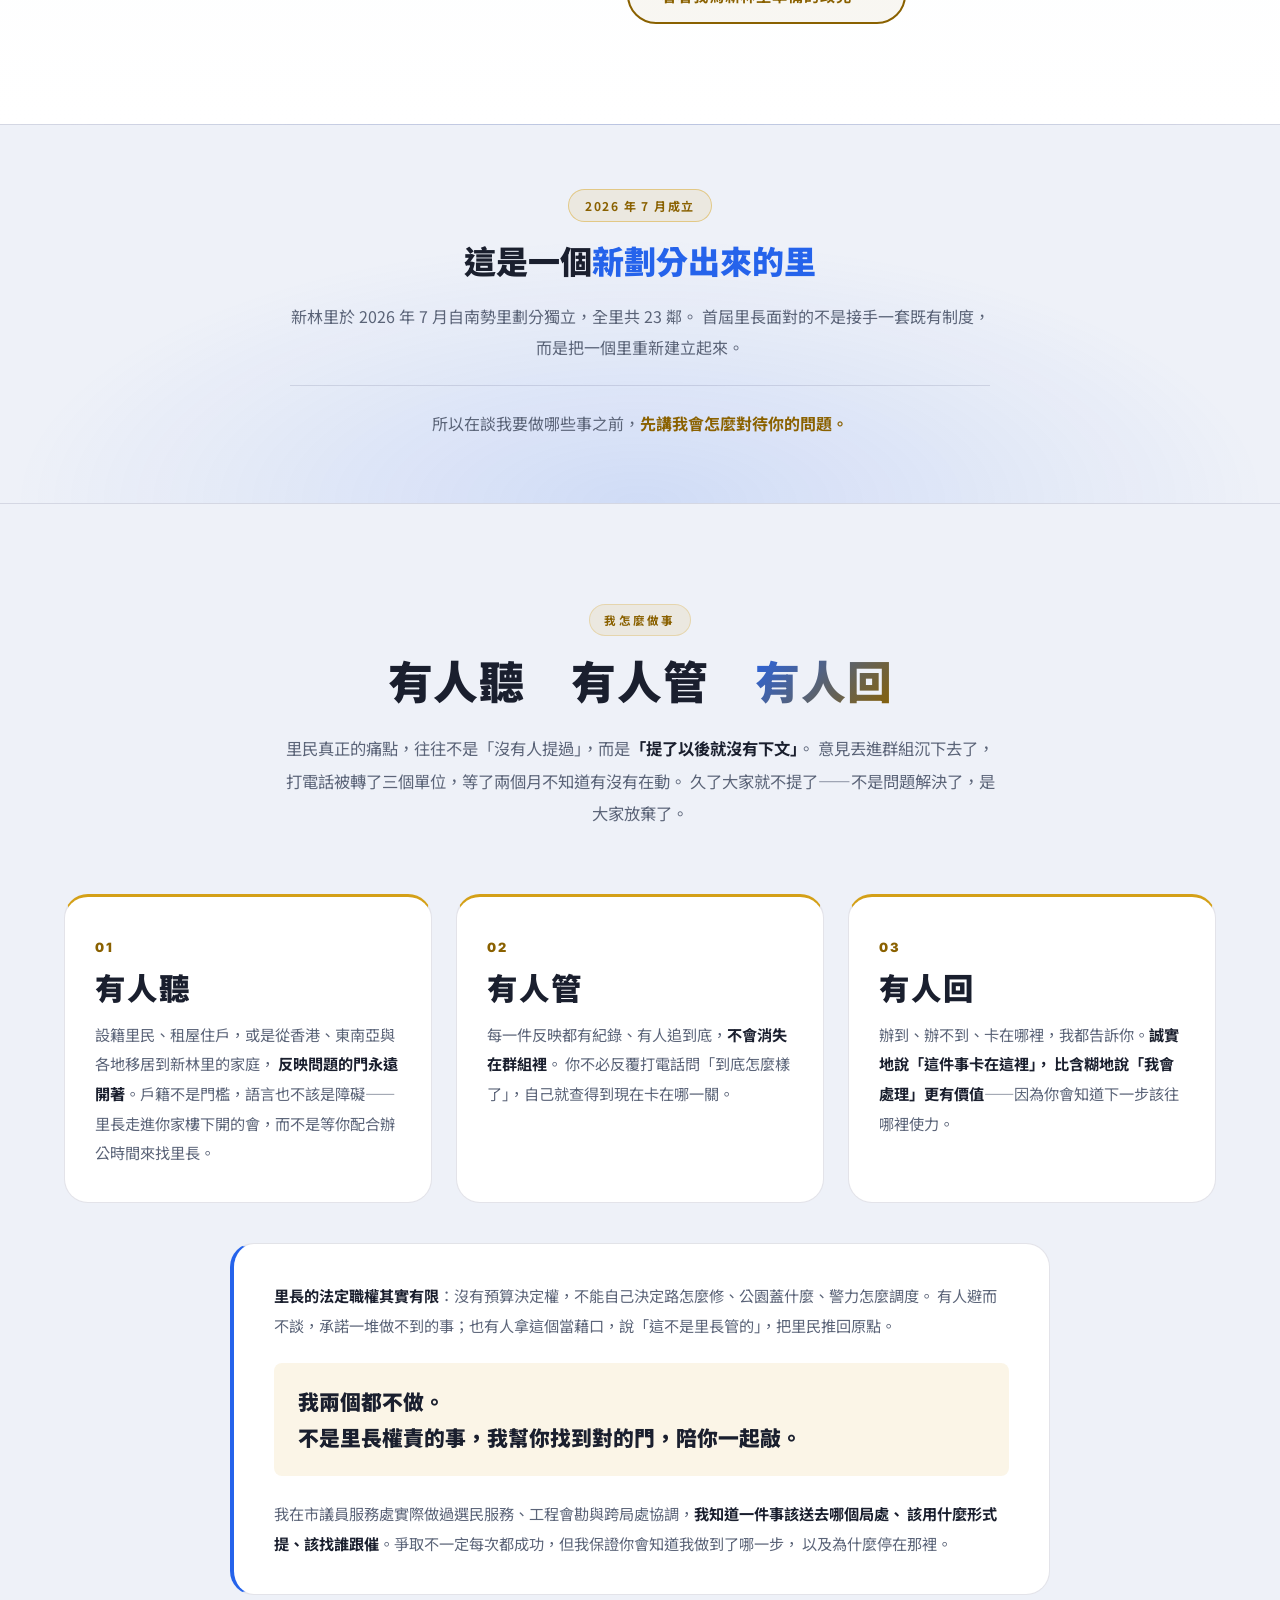
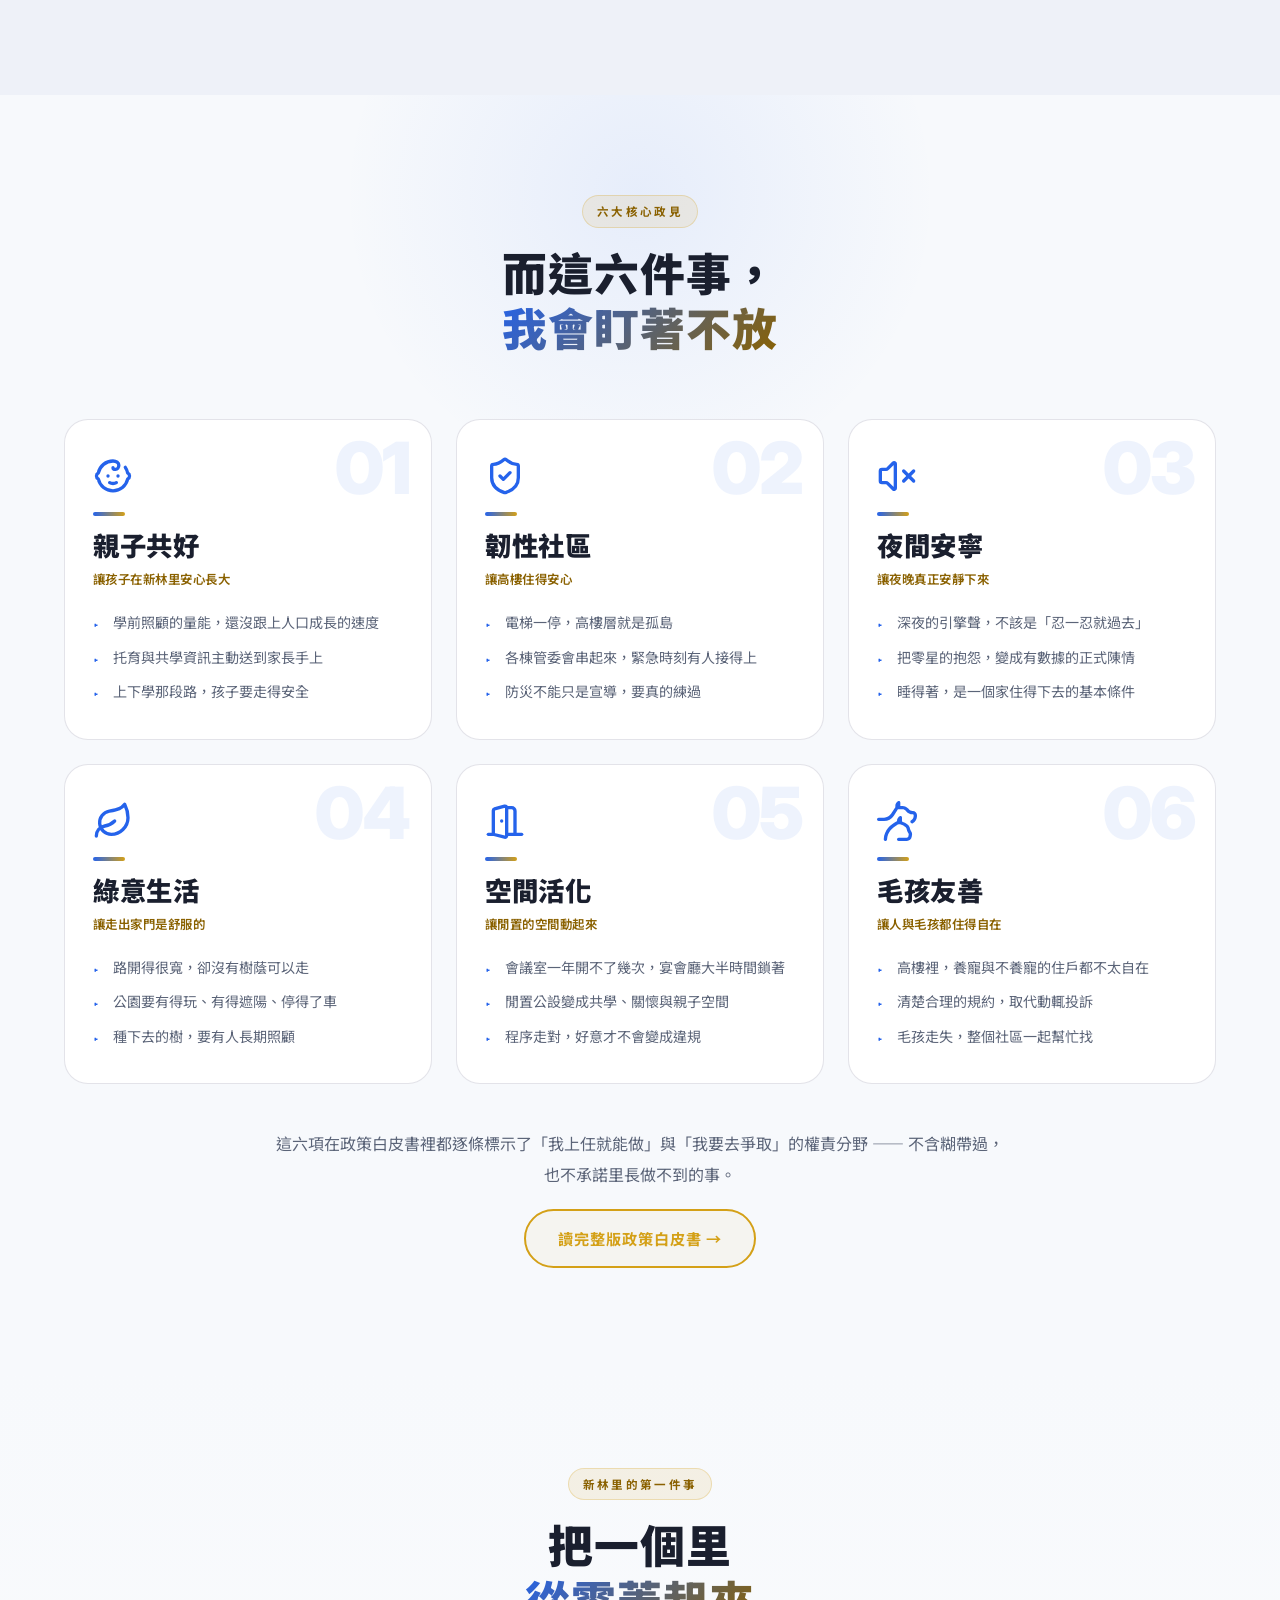
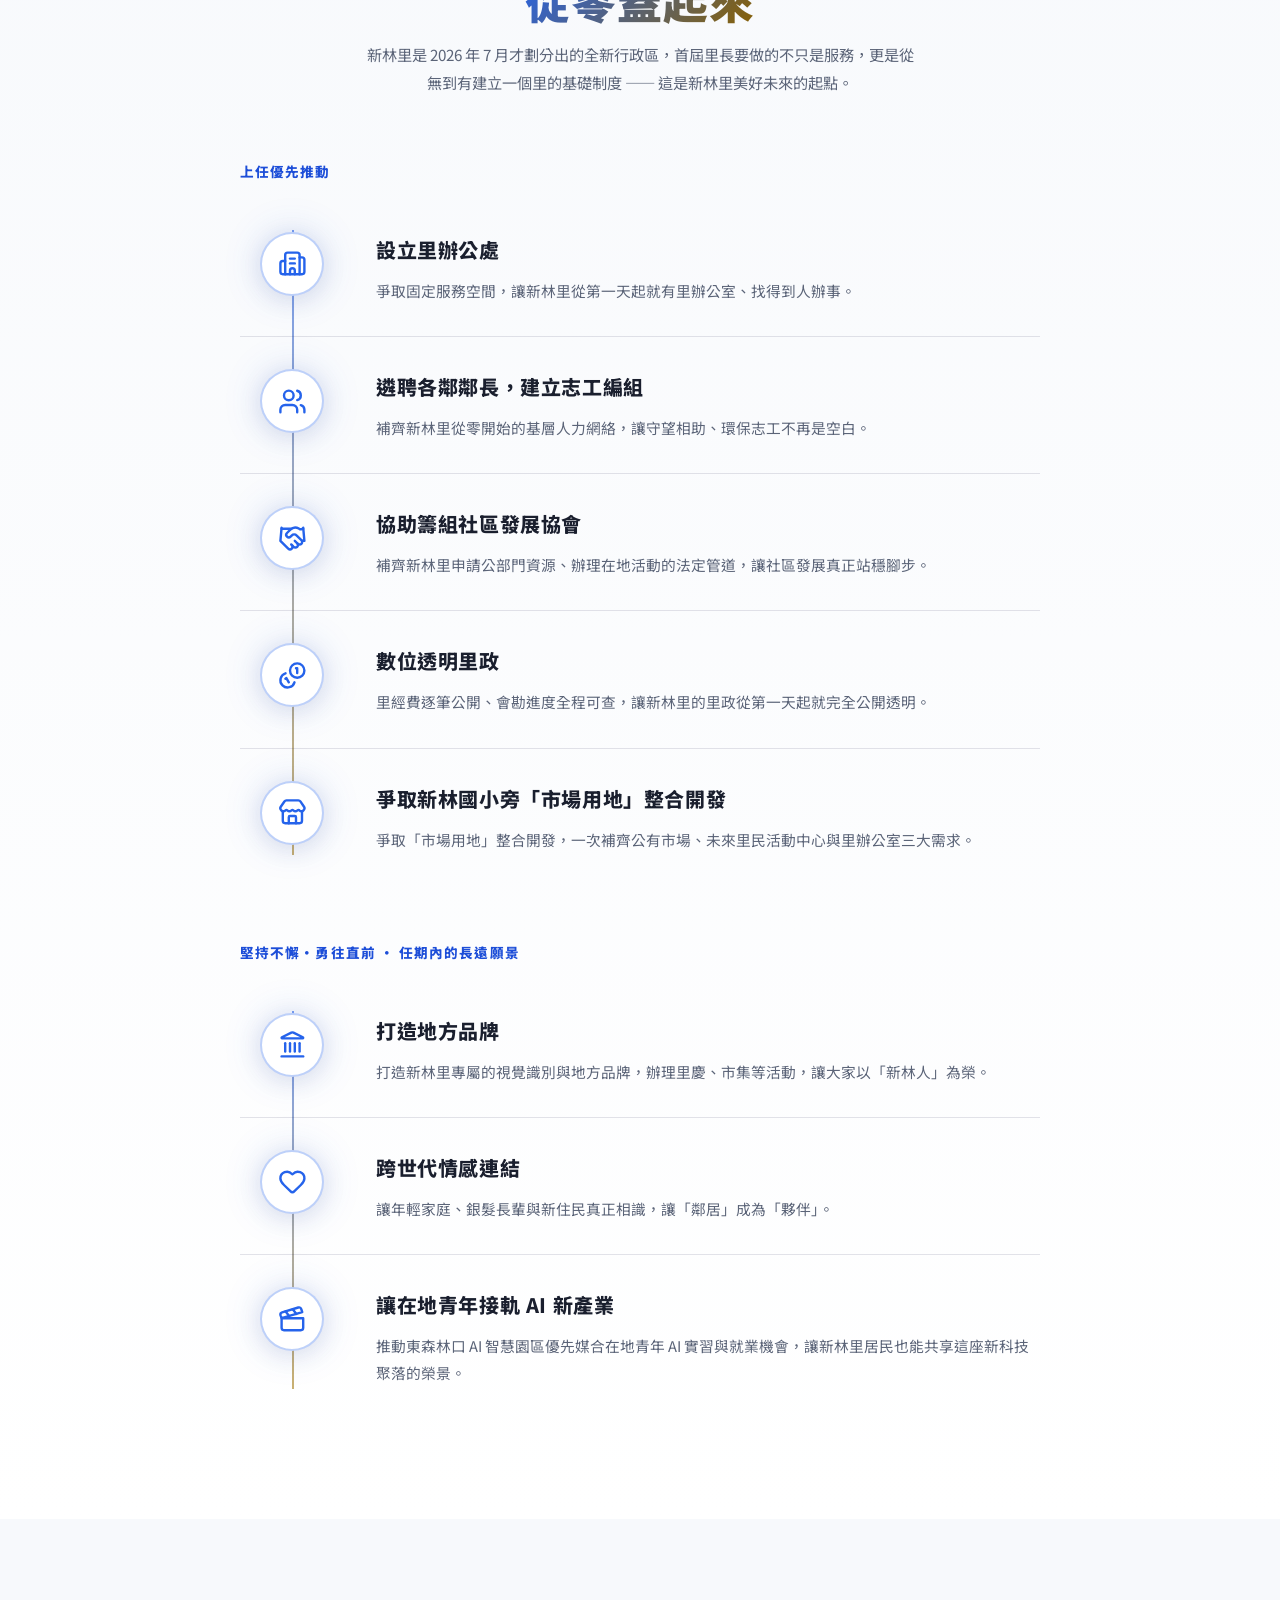
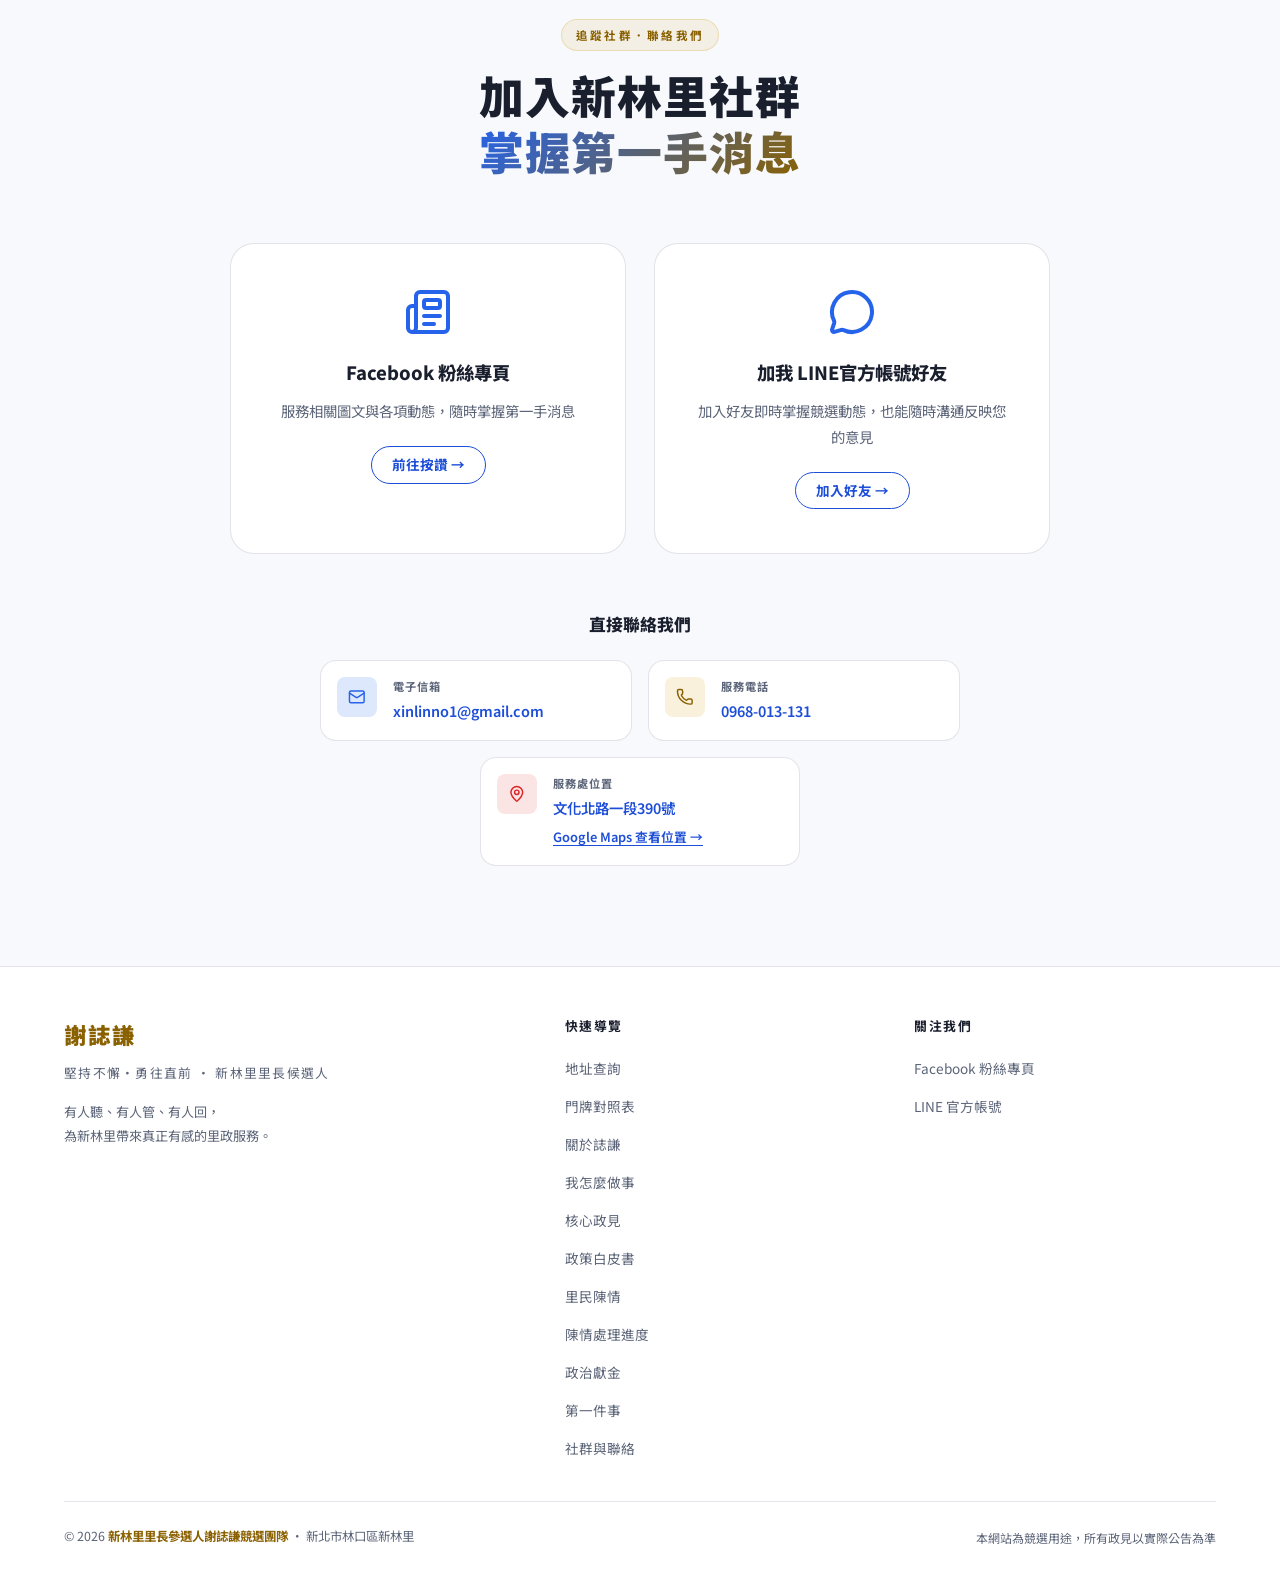
==== commit 1706fc71: "首頁 HERO 與聯絡區加入服務處 Google Maps 位置" ====
--- a/index.html
+++ b/index.html
@@ -347,6 +347,22 @@
           </a>
         </div>
 
+        <div class="hero-office">
+          <a href="https://maps.app.goo.gl/Tm8BVukN7B3fkRPZ6" class="hero-office-link" id="hero-cta-map"
+            target="_blank" rel="noopener noreferrer" aria-label="在 Google Maps 開啟服務處位置：文化北路一段390號（另開分頁）">
+            <svg class="btn-icon" viewBox="0 0 24 24" fill="none" stroke="currentColor" stroke-width="2"
+              stroke-linecap="round" stroke-linejoin="round" aria-hidden="true">
+              <path d="M20 10c0 4.993-5.539 10.193-7.399 11.799a1 1 0 0 1-1.202 0C9.539 20.193 4 14.993 4 10a8 8 0 0 1 16 0" />
+              <circle cx="12" cy="10" r="3" />
+            </svg>
+            <span class="hero-office-copy">
+              <span class="hero-office-label">服務處位置</span>
+              <span class="hero-office-address">文化北路一段390號</span>
+            </span>
+            <span class="hero-office-cta">Google Maps →</span>
+          </a>
+        </div>
+
         <!-- 政治獻金專戶狀態：2026-08-24 監察院許可函送達，已切換為正式的捐款入口。
              圖示同步從「等待中」的時鐘換成打勾，狀態改變時視覺也要跟著改變。 -->
         <a href="donate/" class="hero-notice" id="hero-donate-notice">
@@ -1049,10 +1065,12 @@
               </svg>
             </div>
             <div>
-              <div class="contact-item-label">競選辦事處</div>
+              <div class="contact-item-label">服務處位置</div>
               <div class="contact-item-value">
-                <a href="https://www.google.com/maps/search/?api=1&amp;query=%E6%96%B0%E5%8C%97%E5%B8%82%E6%9E%97%E5%8F%A3%E5%8D%80%E6%96%87%E5%8C%96%E5%8C%97%E8%B7%AF%E4%B8%80%E6%AE%B5390%E8%99%9F"
-                  id="contact-address" target="_blank" rel="noopener noreferrer">文化北路一段390號</a>
+                <a href="https://maps.app.goo.gl/Tm8BVukN7B3fkRPZ6" id="contact-address" target="_blank"
+                  rel="noopener noreferrer" aria-label="在 Google Maps 開啟服務處位置：文化北路一段390號（另開分頁）">文化北路一段390號
+                  <span class="contact-map-cta">Google Maps 查看位置 →</span>
+                </a>
               </div>
             </div>
           </div>
@@ -1153,4 +1171,4 @@
   <script src="js/hero-ticker.js" defer></script>
 </body>
 
-</html>+</html>
--- a/css/style.css
+++ b/css/style.css
@@ -614,6 +614,68 @@
   flex-wrap: wrap;
   margin-bottom: 26px;
   animation: heroFadeIn 1s 0.8s both;
+}
+
+.hero-office {
+  margin-bottom: 22px;
+  animation: heroFadeIn 1s 0.9s both;
+}
+
+.hero-office-link {
+  display: inline-flex;
+  align-items: center;
+  gap: 14px;
+  min-height: 64px;
+  max-width: 100%;
+  padding: 12px 18px;
+  border: 1px solid rgba(232, 238, 255, 0.4);
+  border-radius: var(--radius-md);
+  background: rgba(13, 17, 23, 0.65);
+  color: #fff;
+  text-align: left;
+  transition: border-color var(--transition), background var(--transition);
+}
+.hero-office-link:hover {
+  border-color: var(--color-gold);
+  background: rgba(13, 17, 23, 0.85);
+}
+.hero-office-link:focus-visible {
+  outline: 2px solid var(--color-gold);
+  outline-offset: 4px;
+}
+.hero-office-link .btn-icon { color: var(--color-gold); }
+.hero-office-copy { min-width: 0; }
+.hero-office-label {
+  display: block;
+  color: var(--color-gold);
+  font-size: 0.75rem;
+  font-weight: 700;
+  margin-bottom: 2px;
+}
+.hero-office-address {
+  display: block;
+  font-size: 0.9rem;
+  font-weight: 600;
+}
+.hero-office-cta {
+  margin-left: auto;
+  font-size: 0.8rem;
+  font-weight: 700;
+  white-space: nowrap;
+}
+
+@media (max-width: 480px) {
+  .hero-office-link {
+    width: min(100%, 330px);
+    flex-wrap: wrap;
+    justify-content: center;
+    gap: 8px 12px;
+  }
+  .hero-office-cta {
+    flex-basis: 100%;
+    margin-left: 0;
+    text-align: center;
+  }
 }
 
 /* --- Hero 政治獻金狀態告示 ---
@@ -1974,6 +2036,21 @@
   transition: color var(--transition);
 }
 .contact-item-value a:hover { color: var(--color-gold-ink); }
+.contact-map-cta {
+  display: block;
+  margin-top: 6px;
+  font-size: 0.8rem;
+  text-decoration: underline;
+  text-underline-offset: 3px;
+}
+#contact-address {
+  display: inline-block;
+  min-height: 44px;
+}
+#contact-address:focus-visible {
+  outline: 2px solid var(--color-accent-2);
+  outline-offset: 4px;
+}
 
 /* ============================================================
    FOOTER
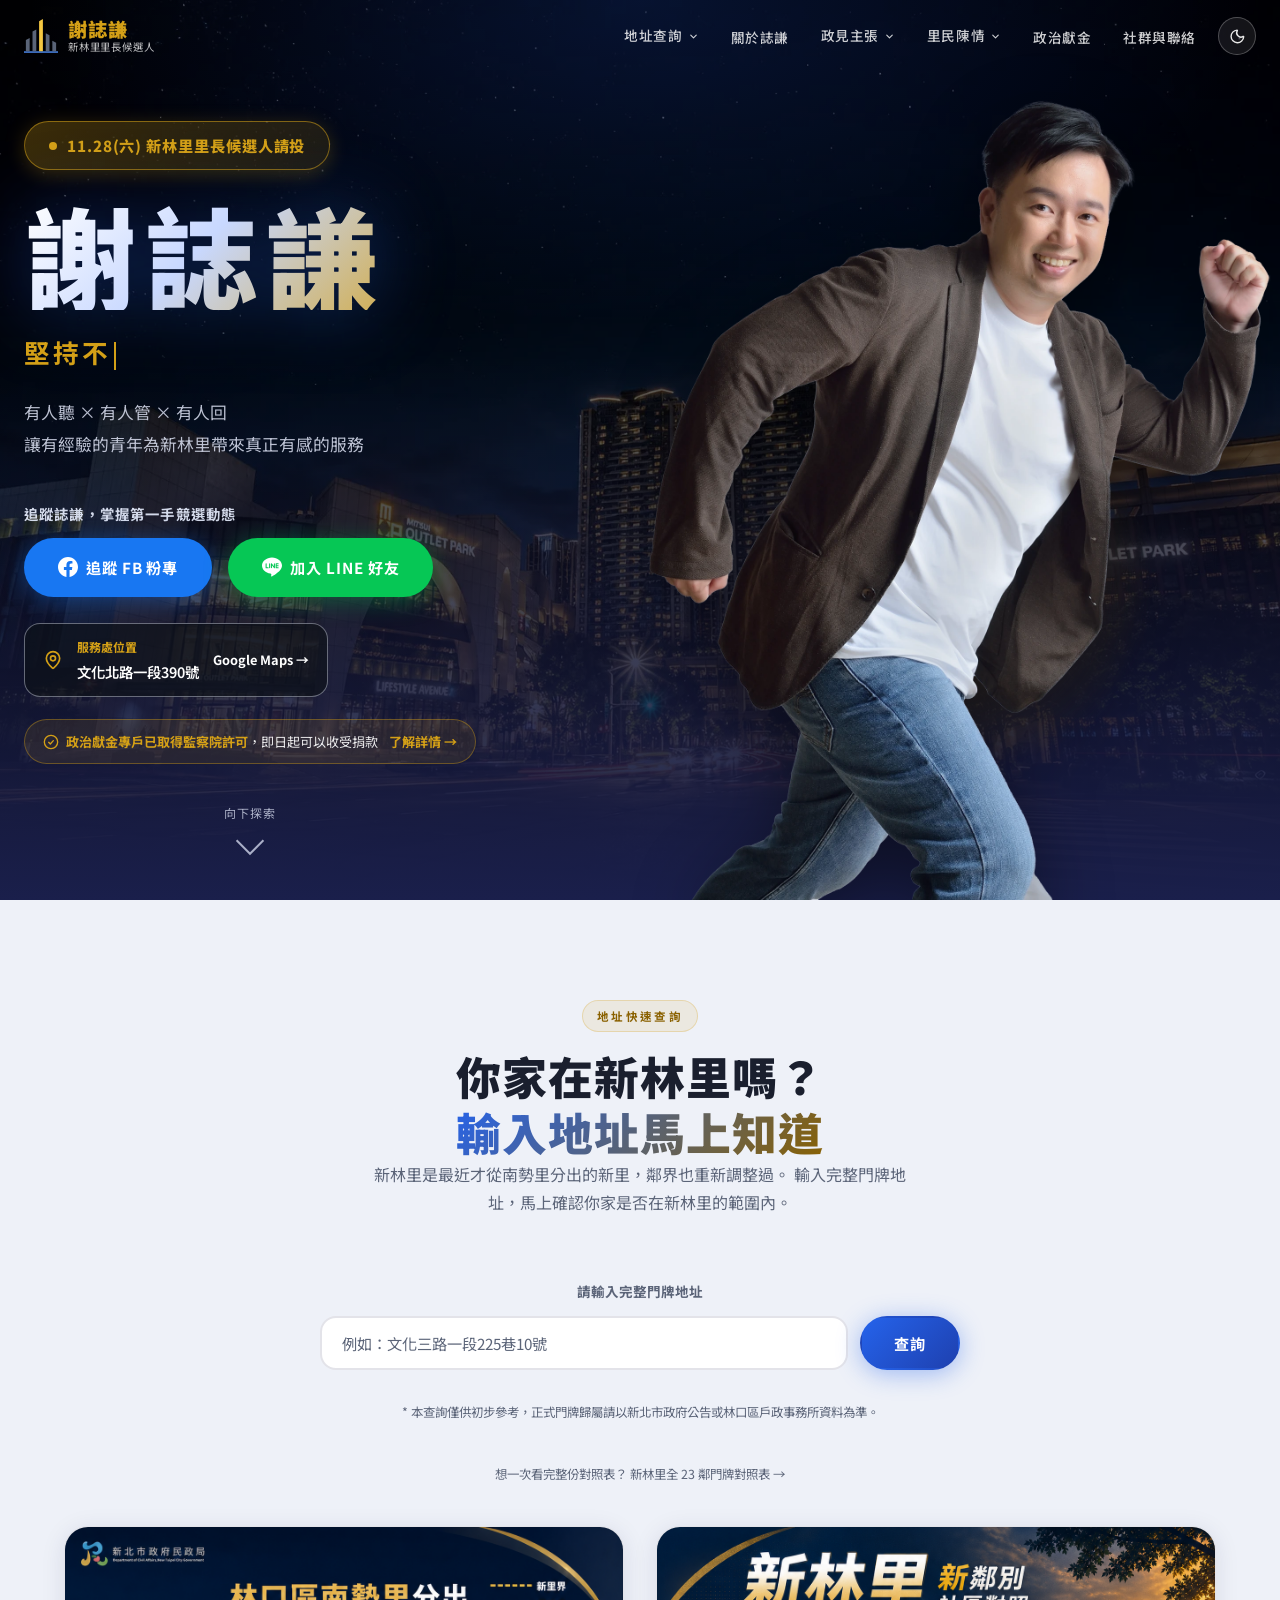
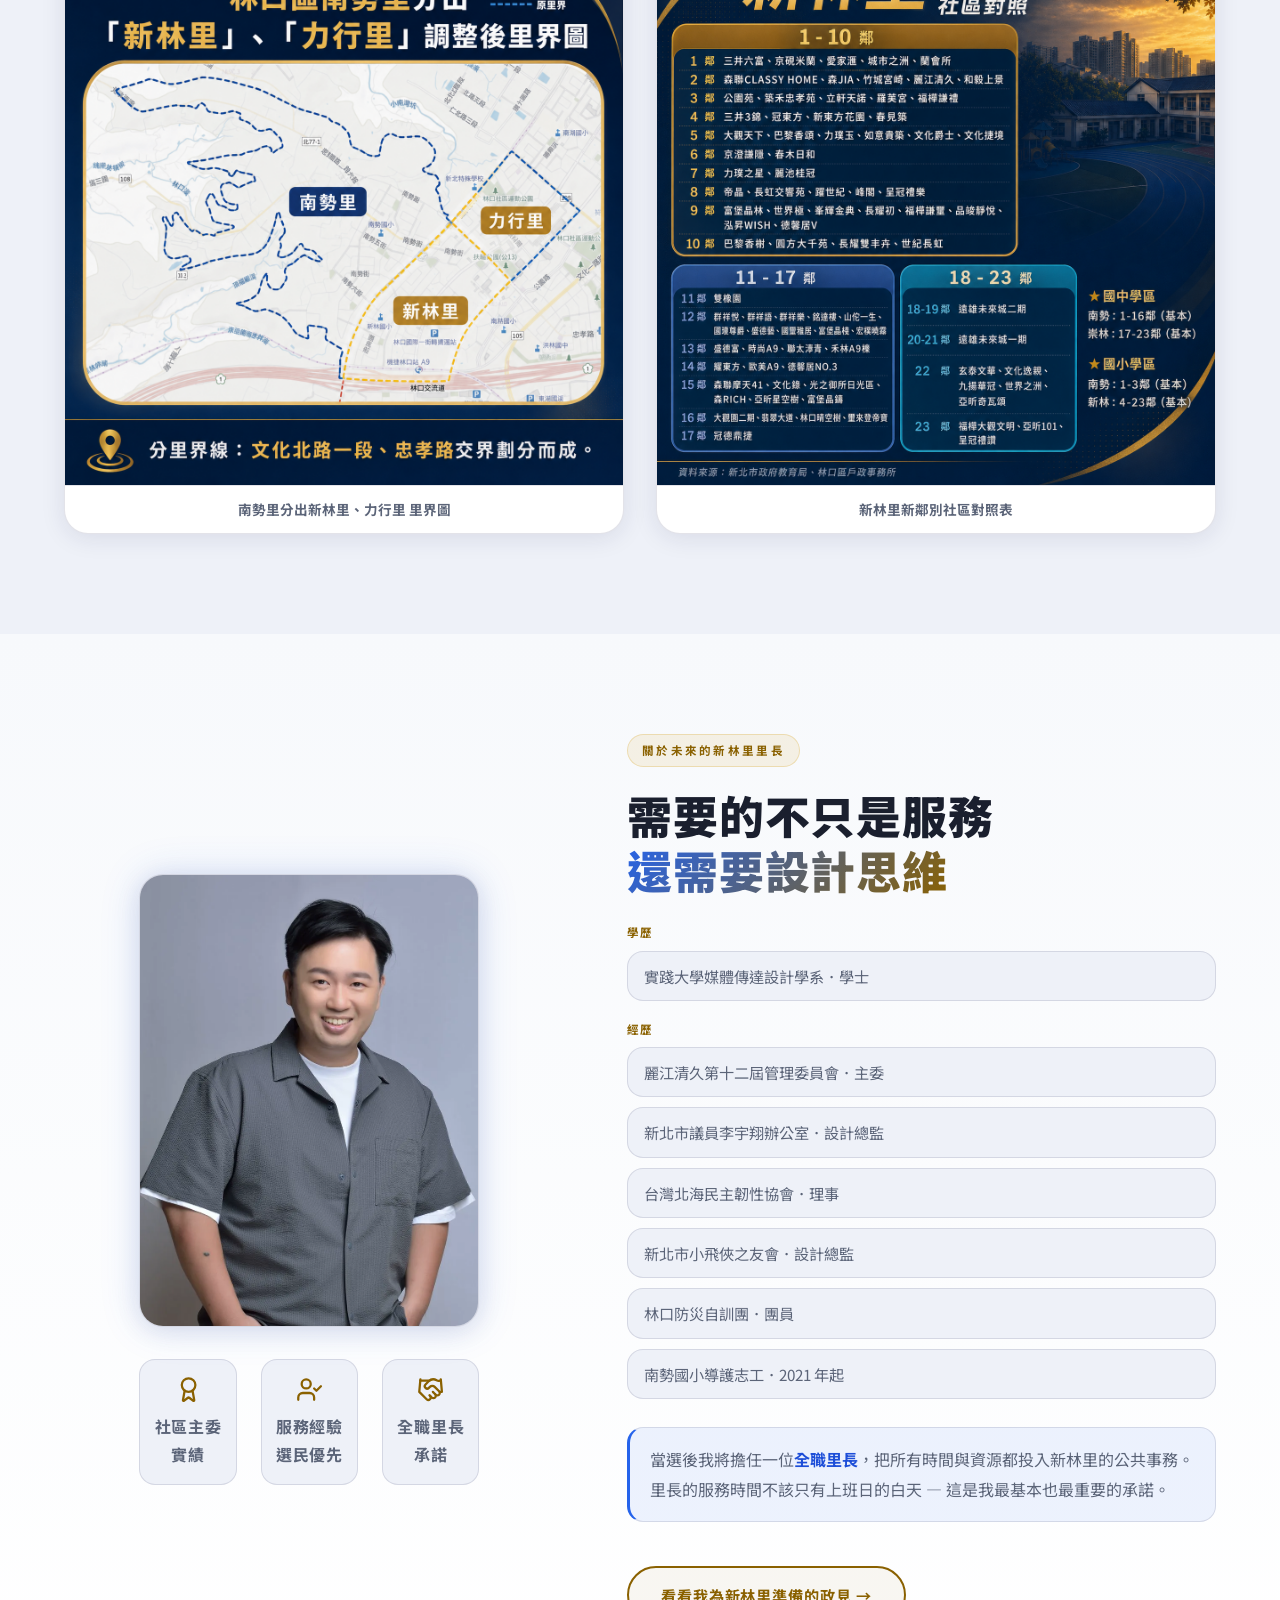
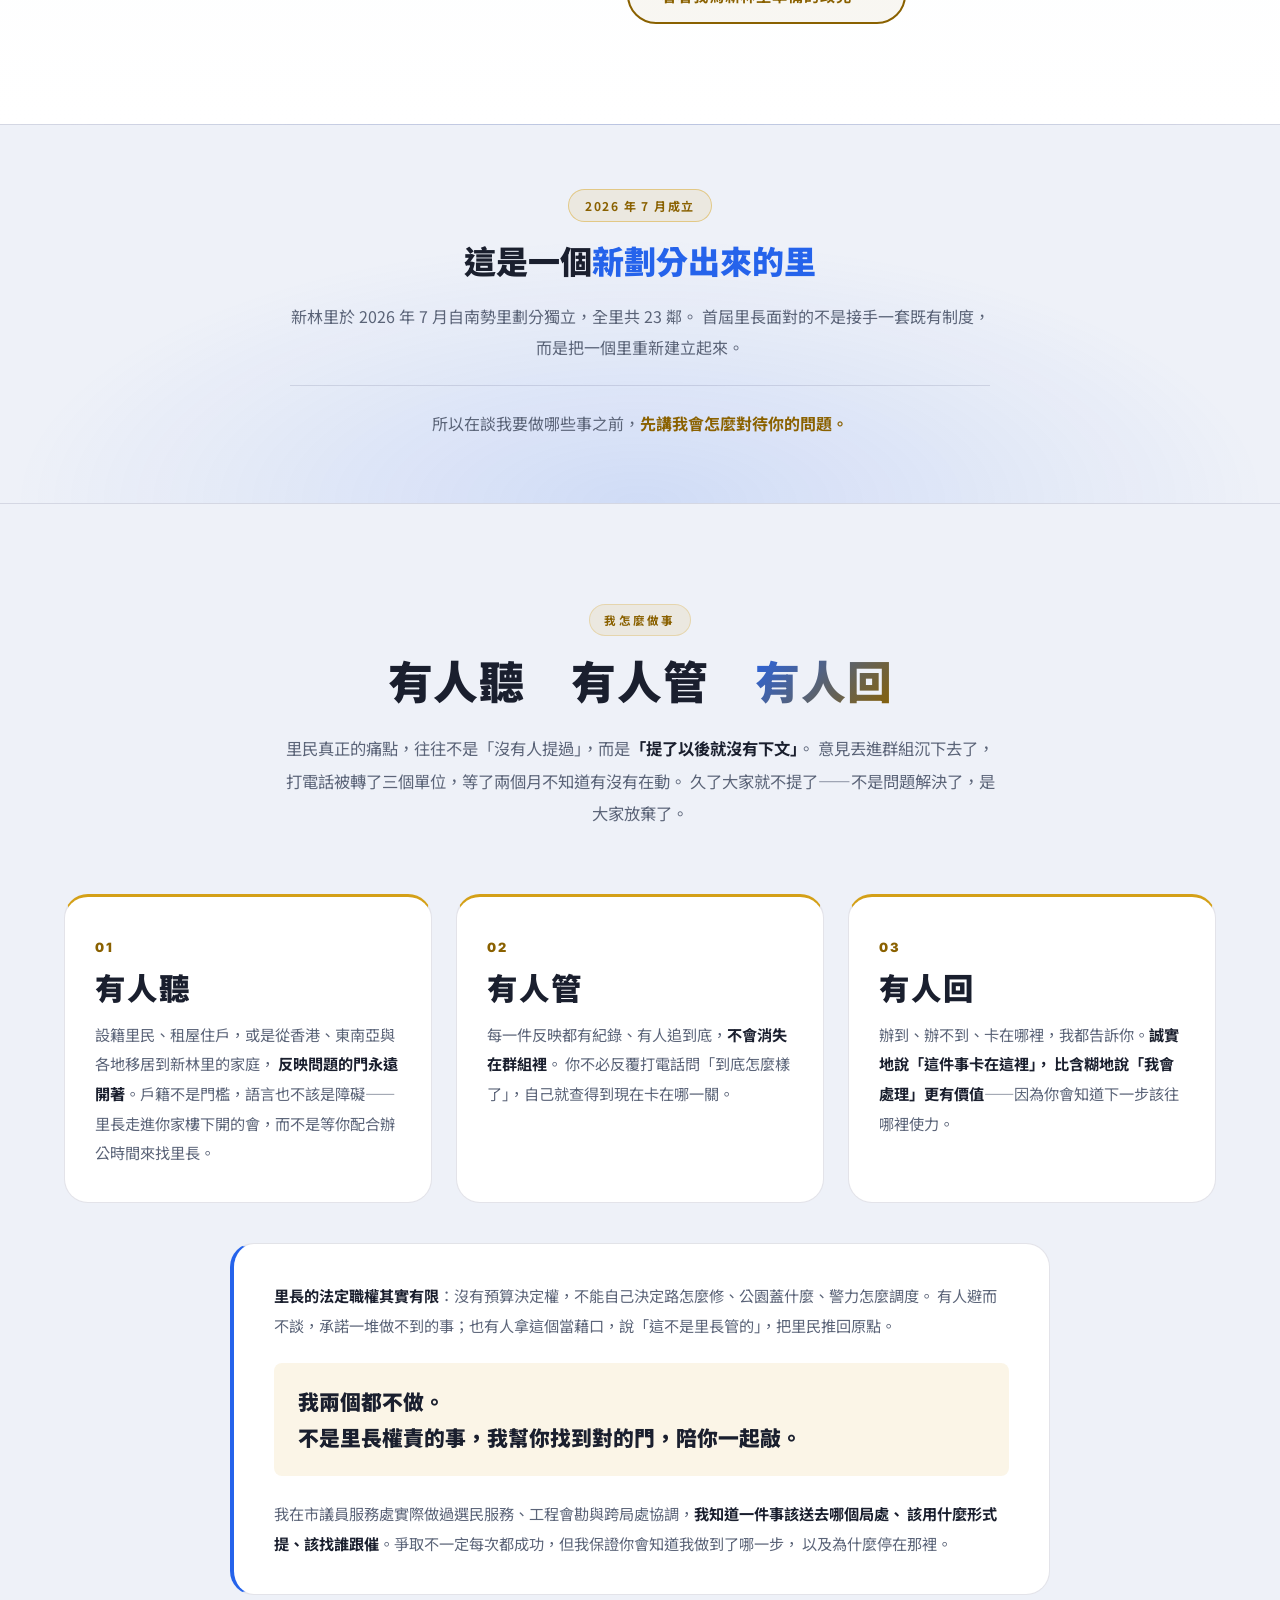
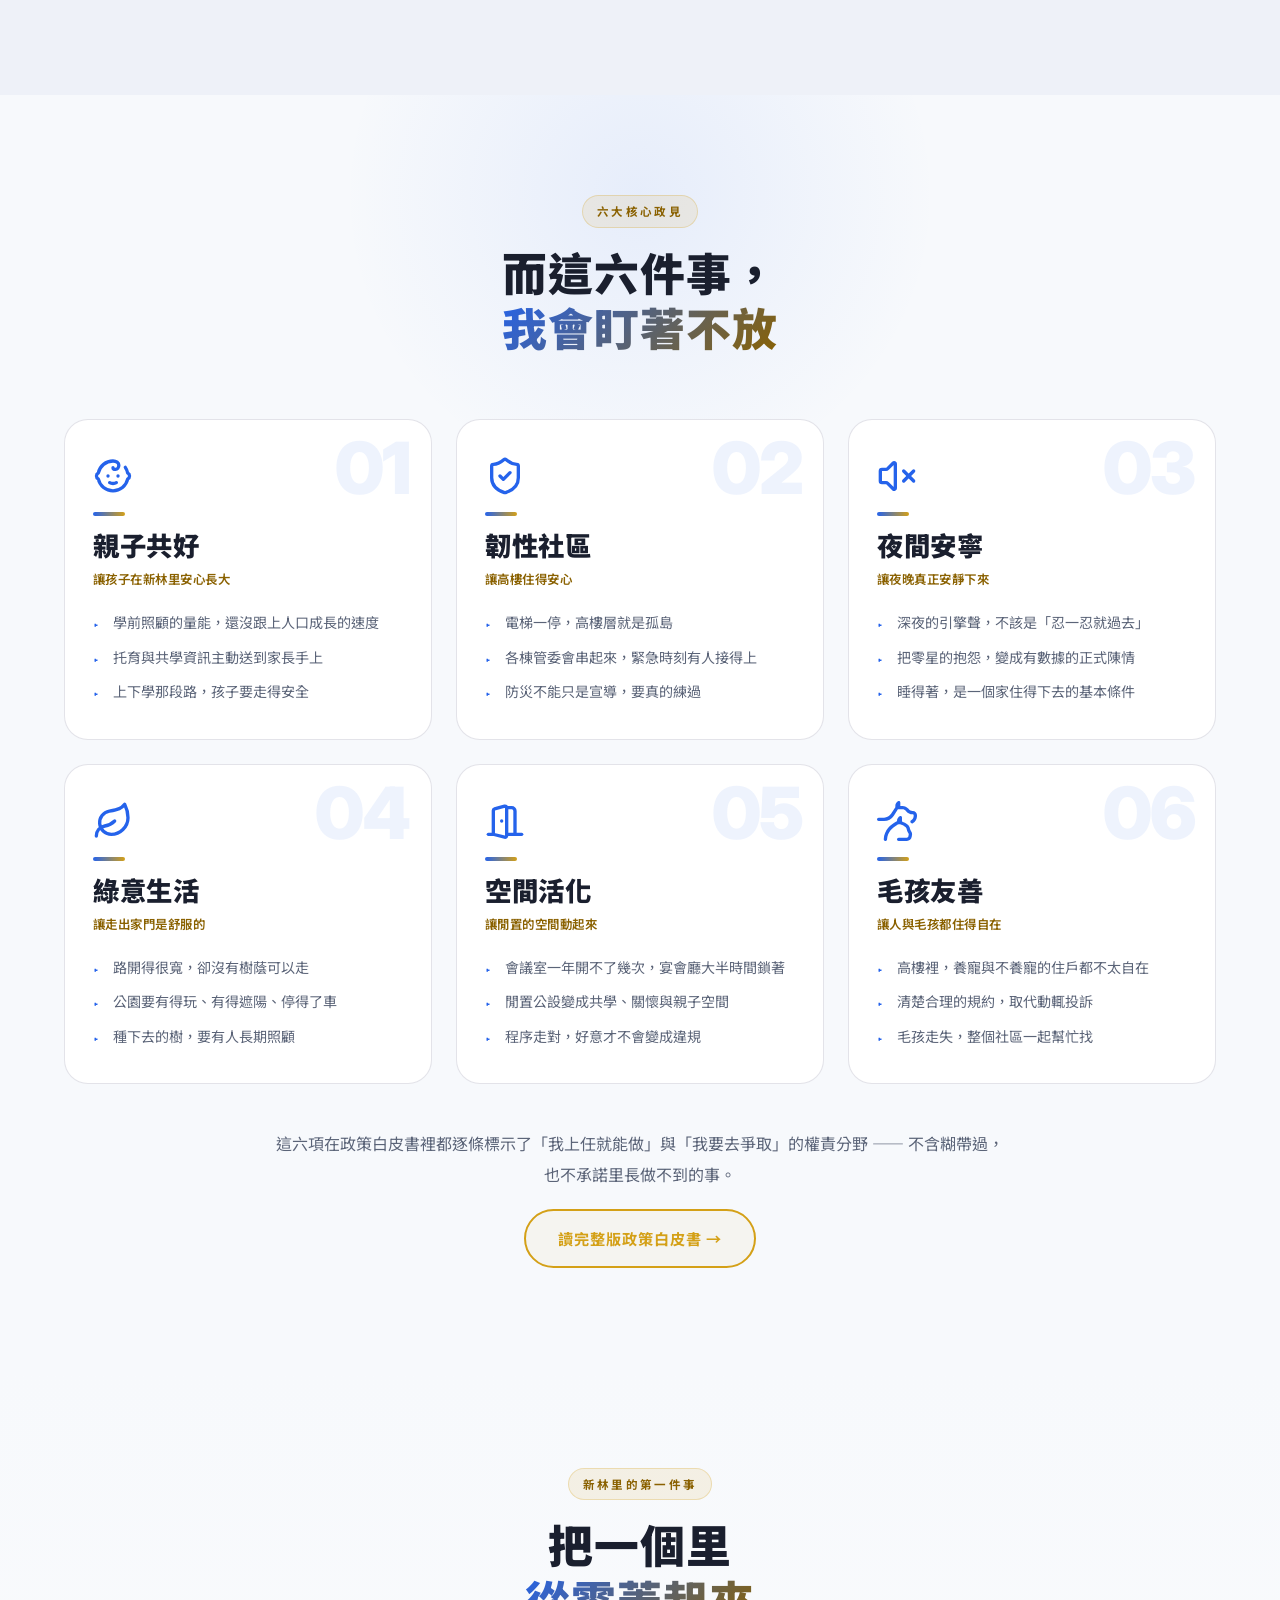
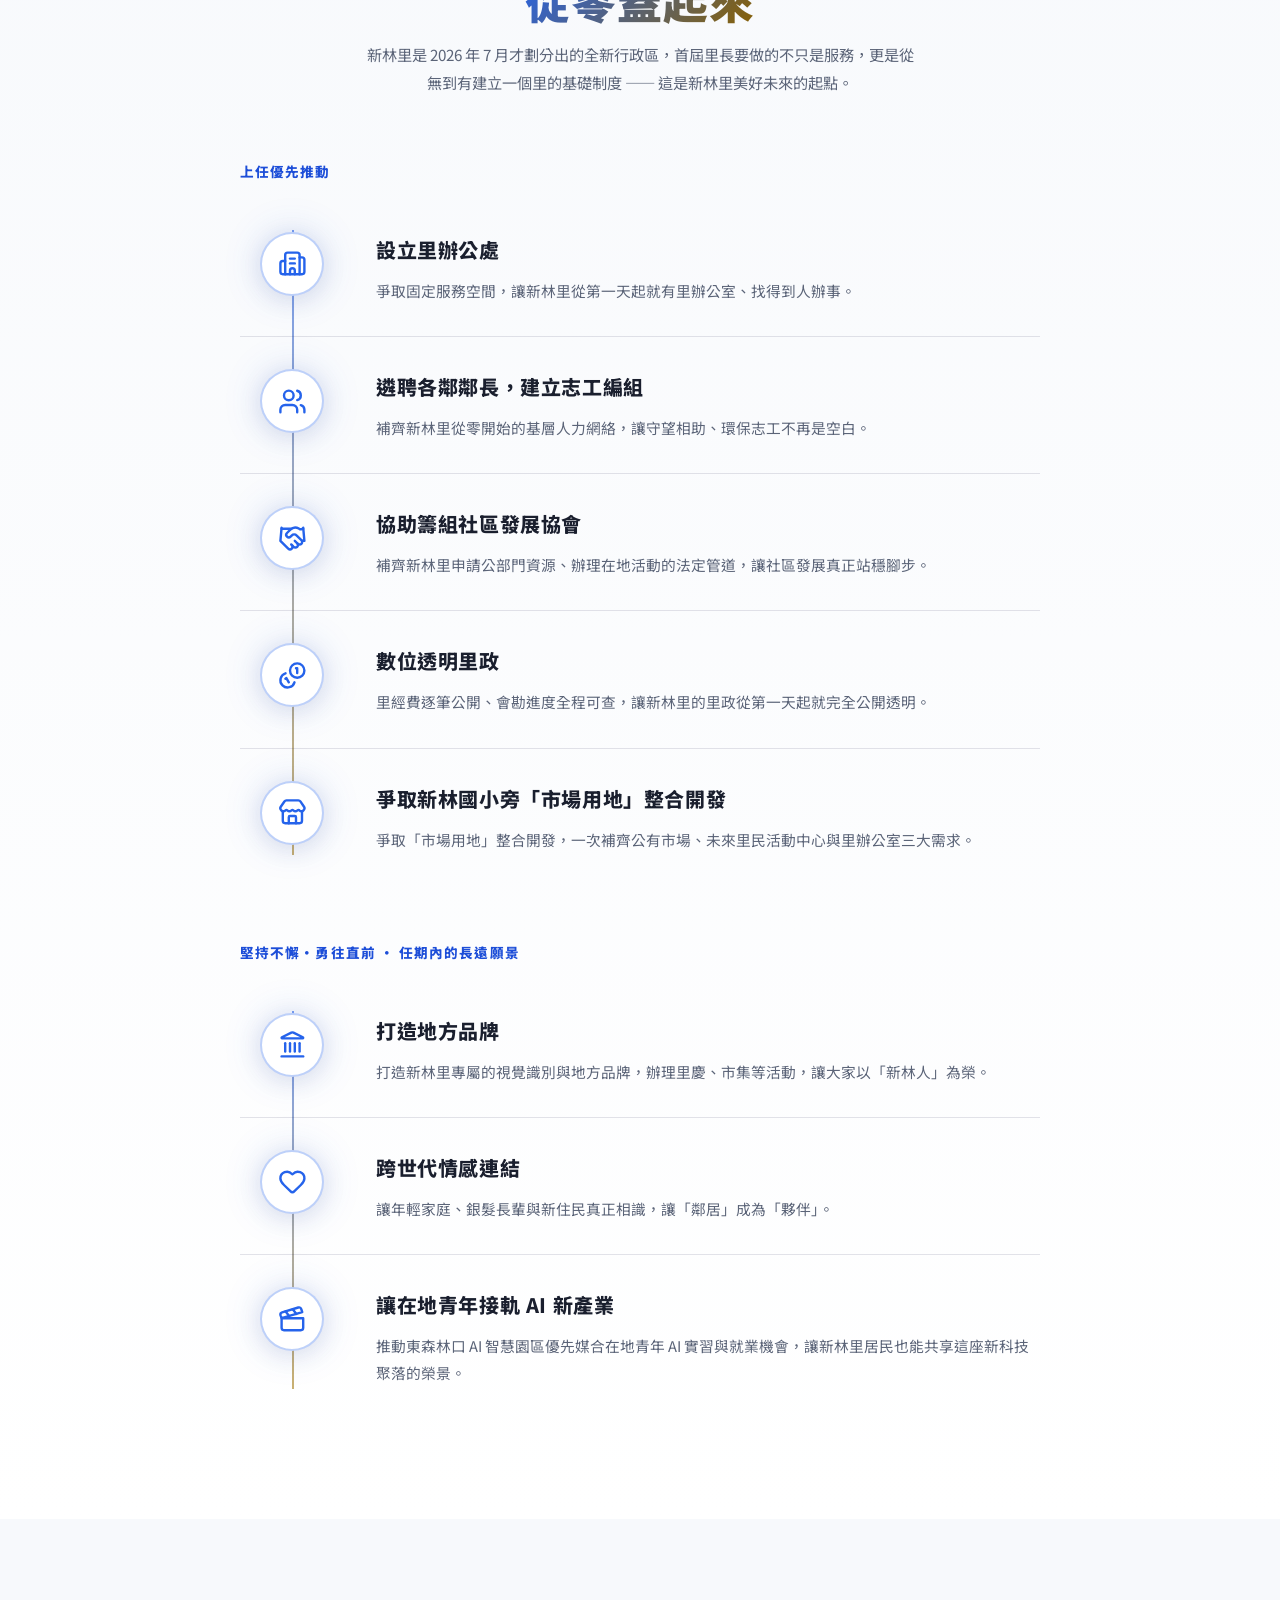
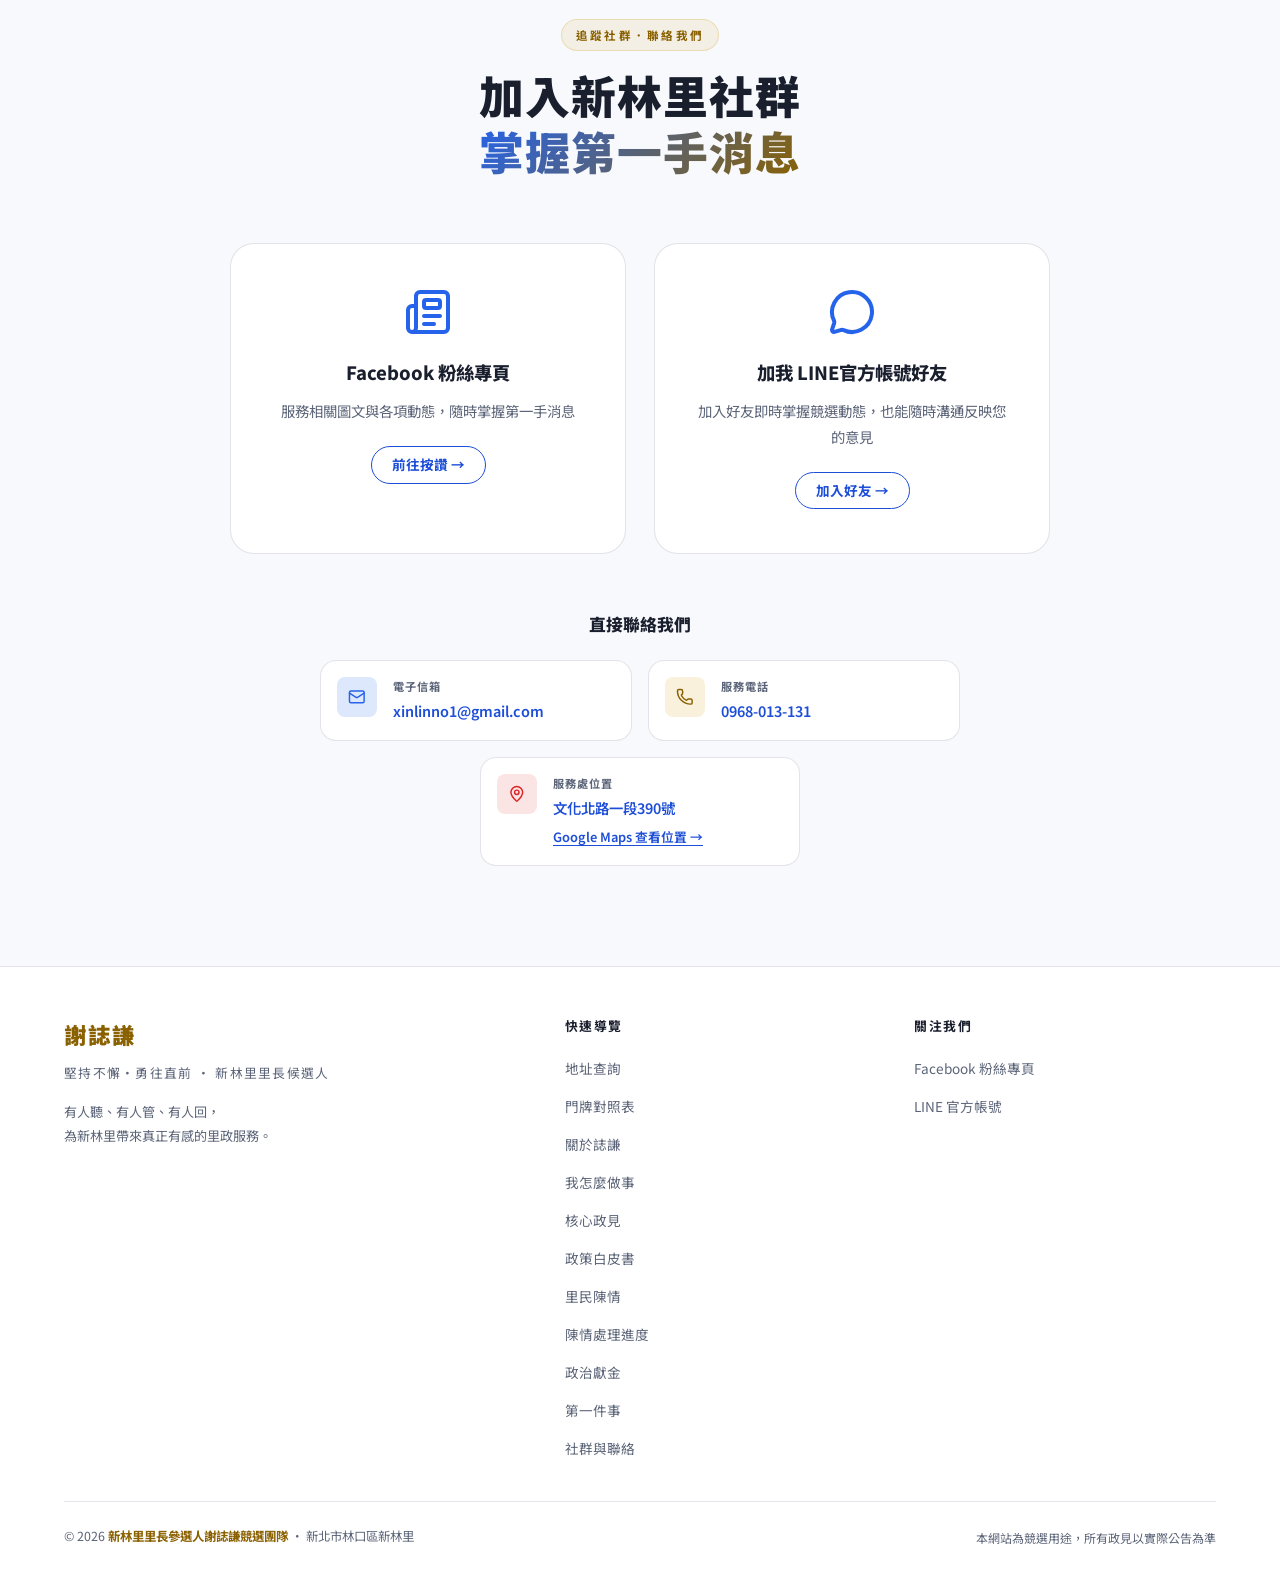
==== commit 83389016: "更新首頁樣式版本確保服務處卡片即時生效" ====
--- a/index.html
+++ b/index.html
@@ -194,7 +194,7 @@
 
   <link rel="icon" type="image/svg+xml" href="assets/images/favicon.svg" />
 
-  <link rel="stylesheet" href="css/style.css" />
+  <link rel="stylesheet" href="css/style.css?v=20261017-map" />
 </head>
 
 <body>
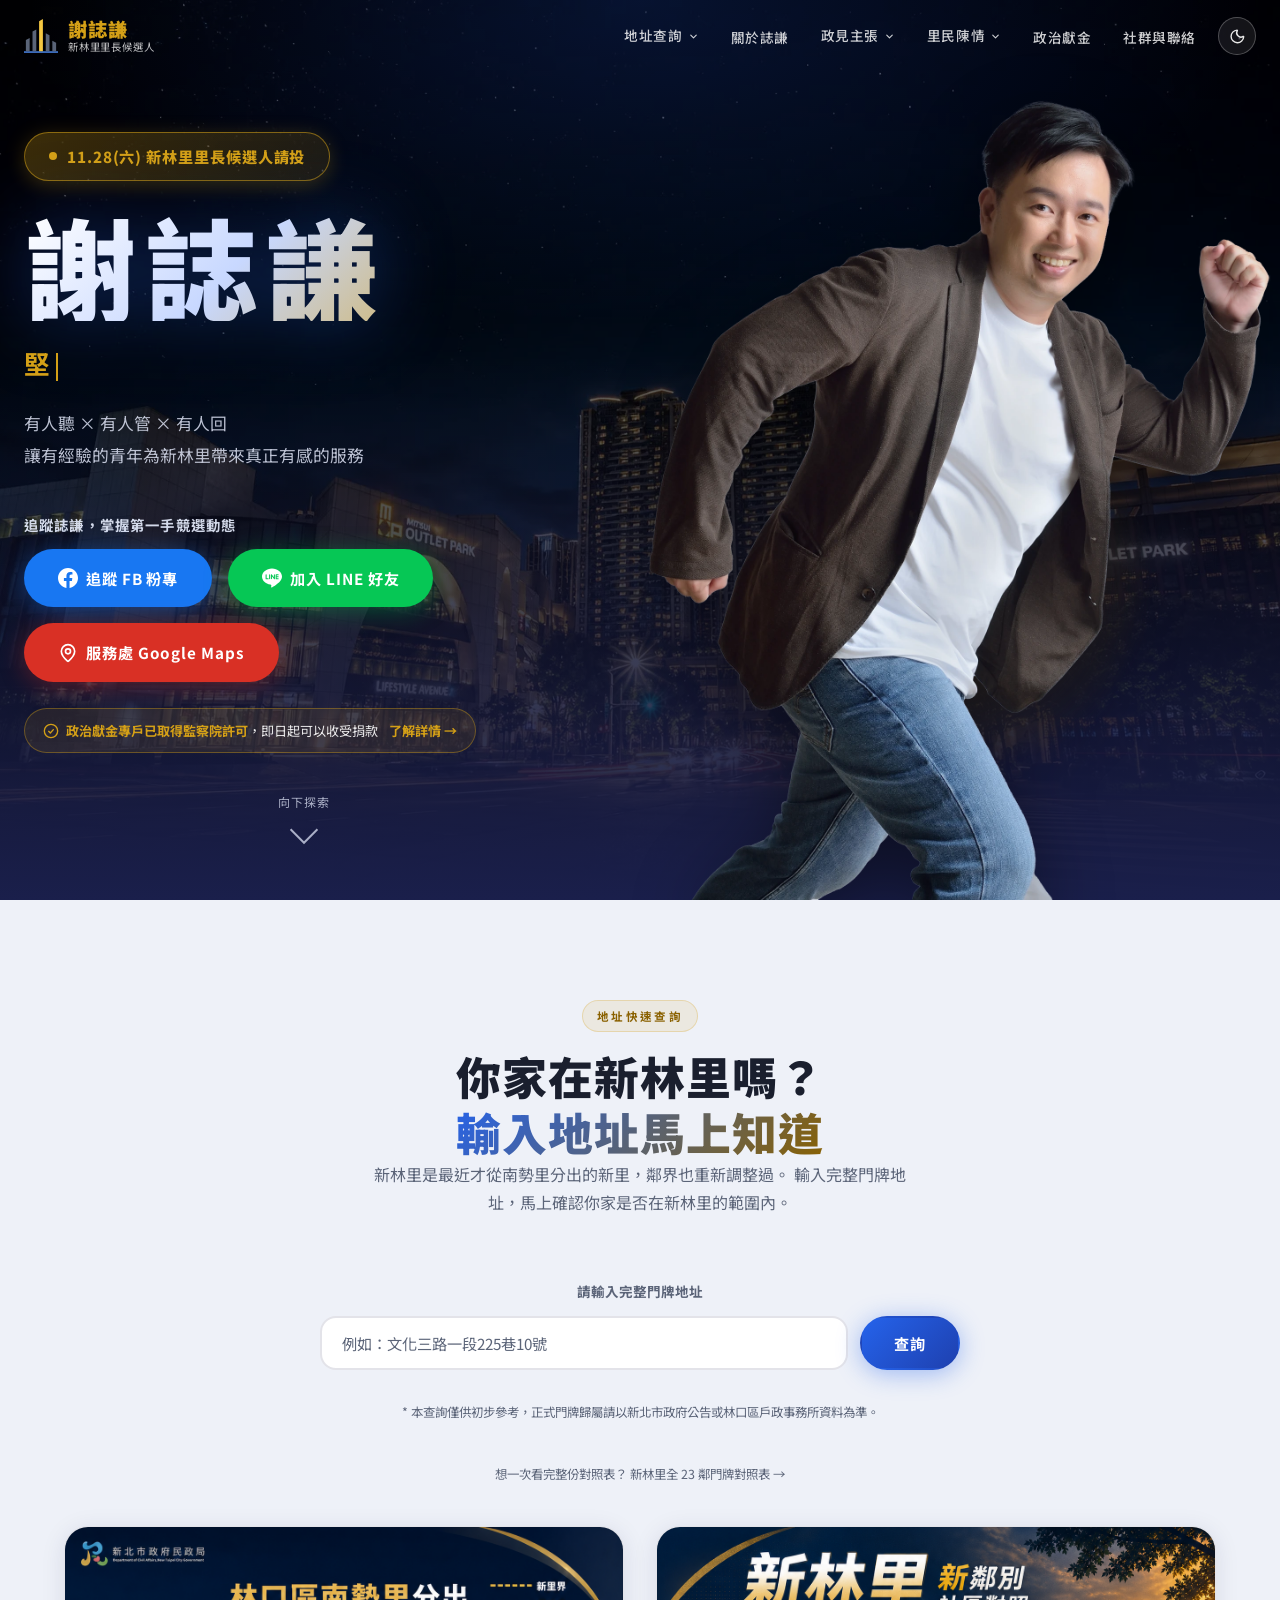
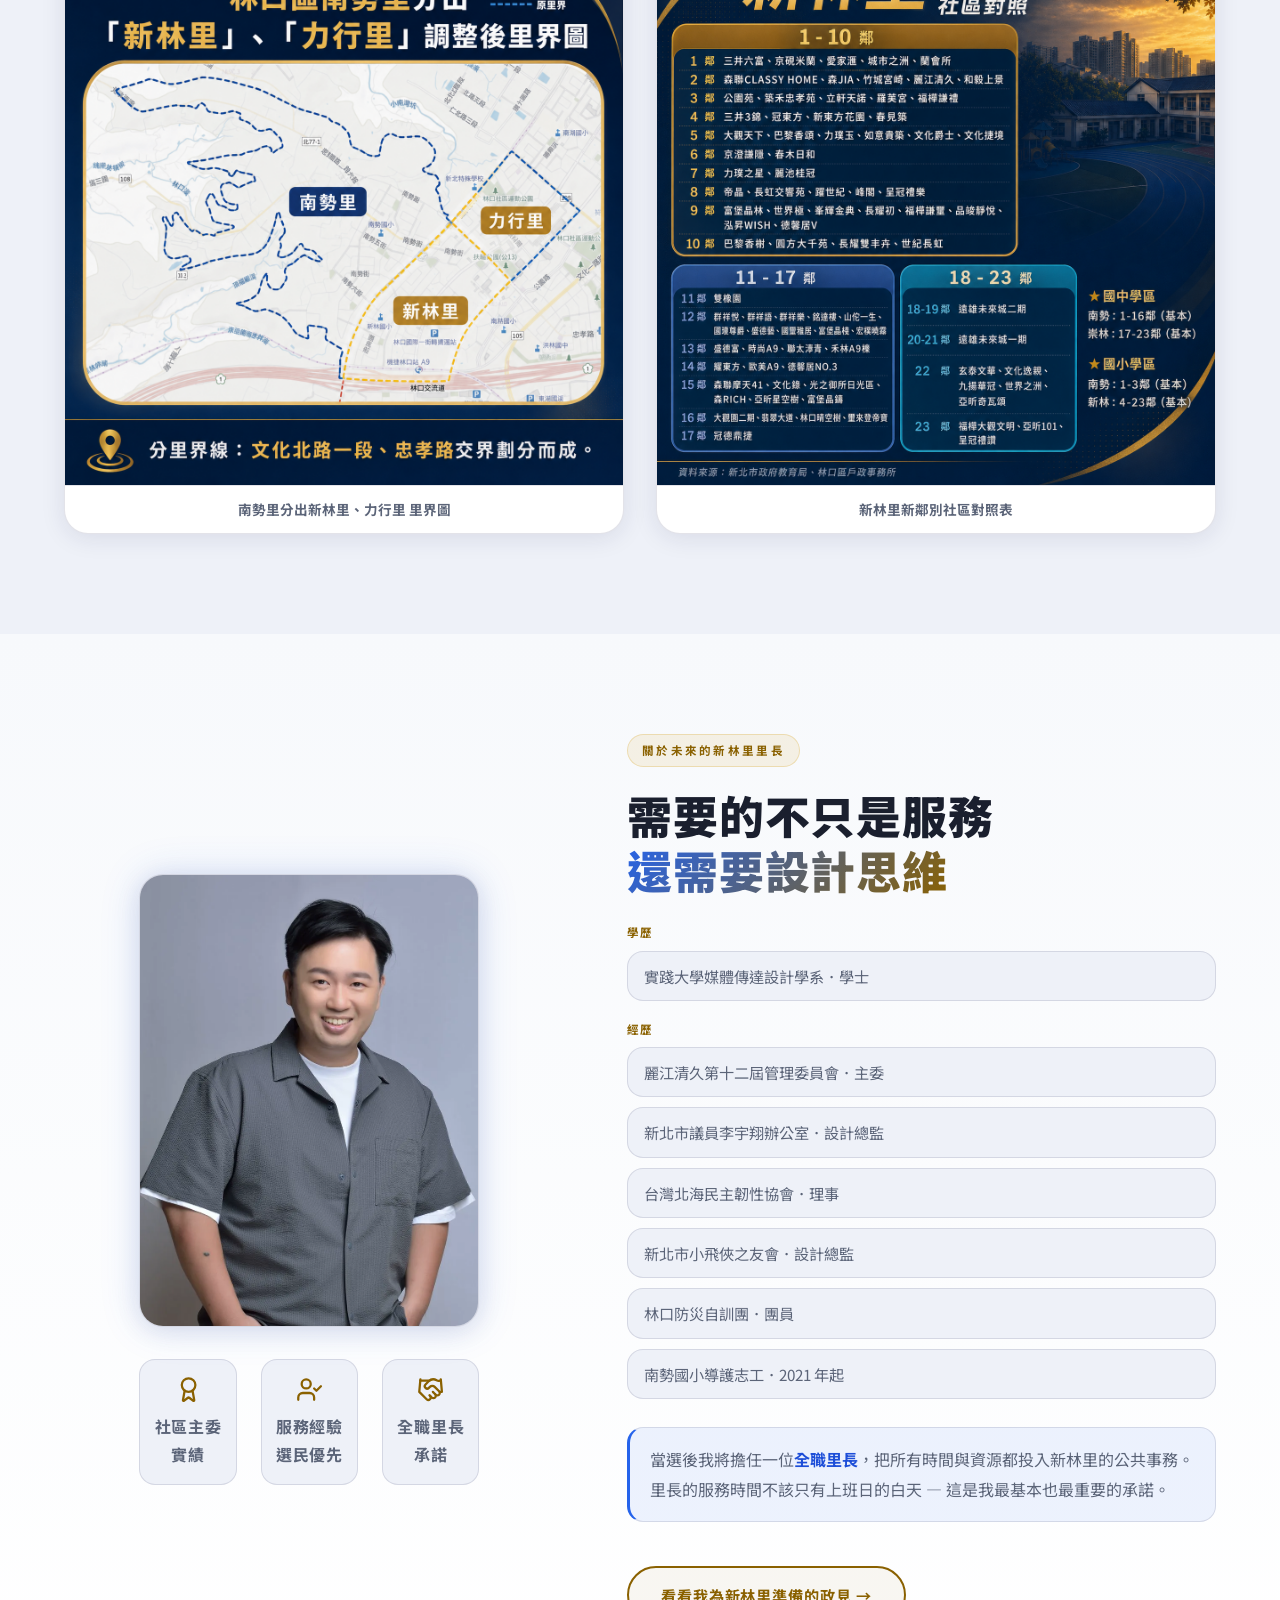
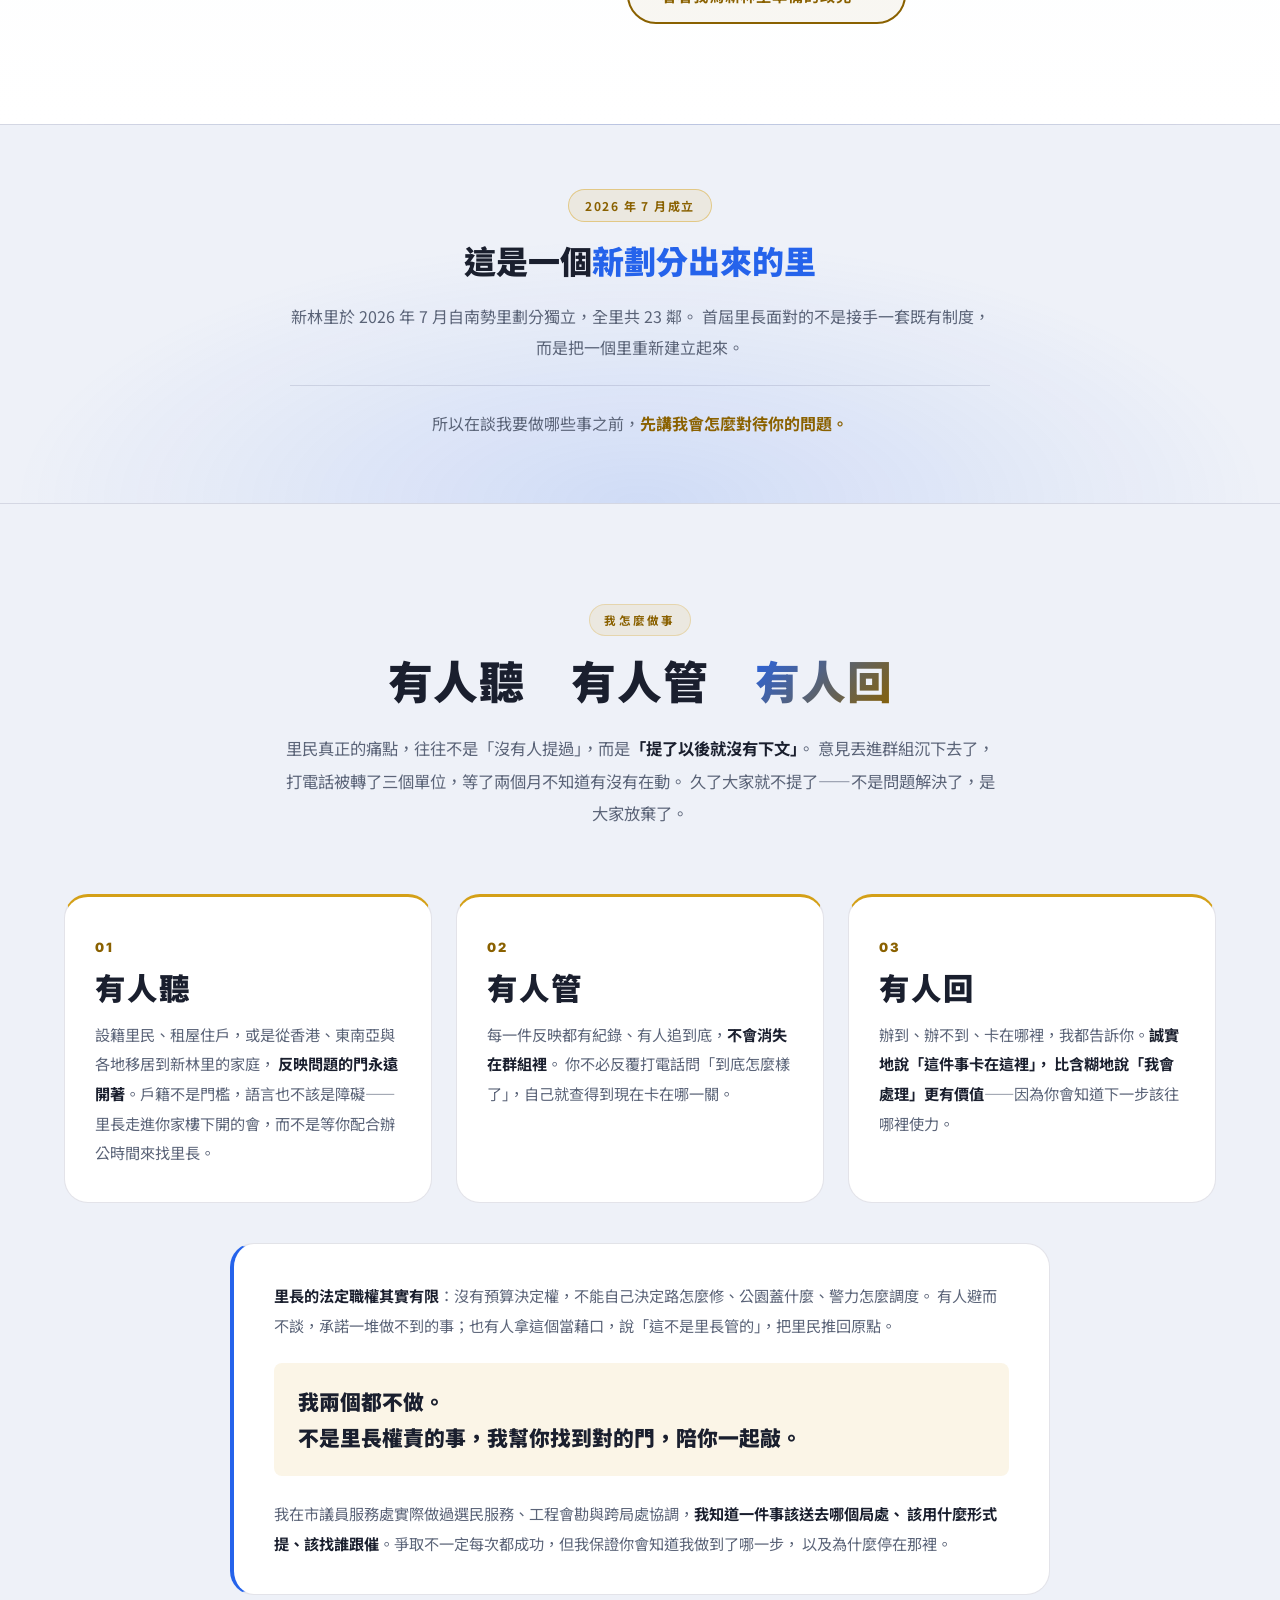
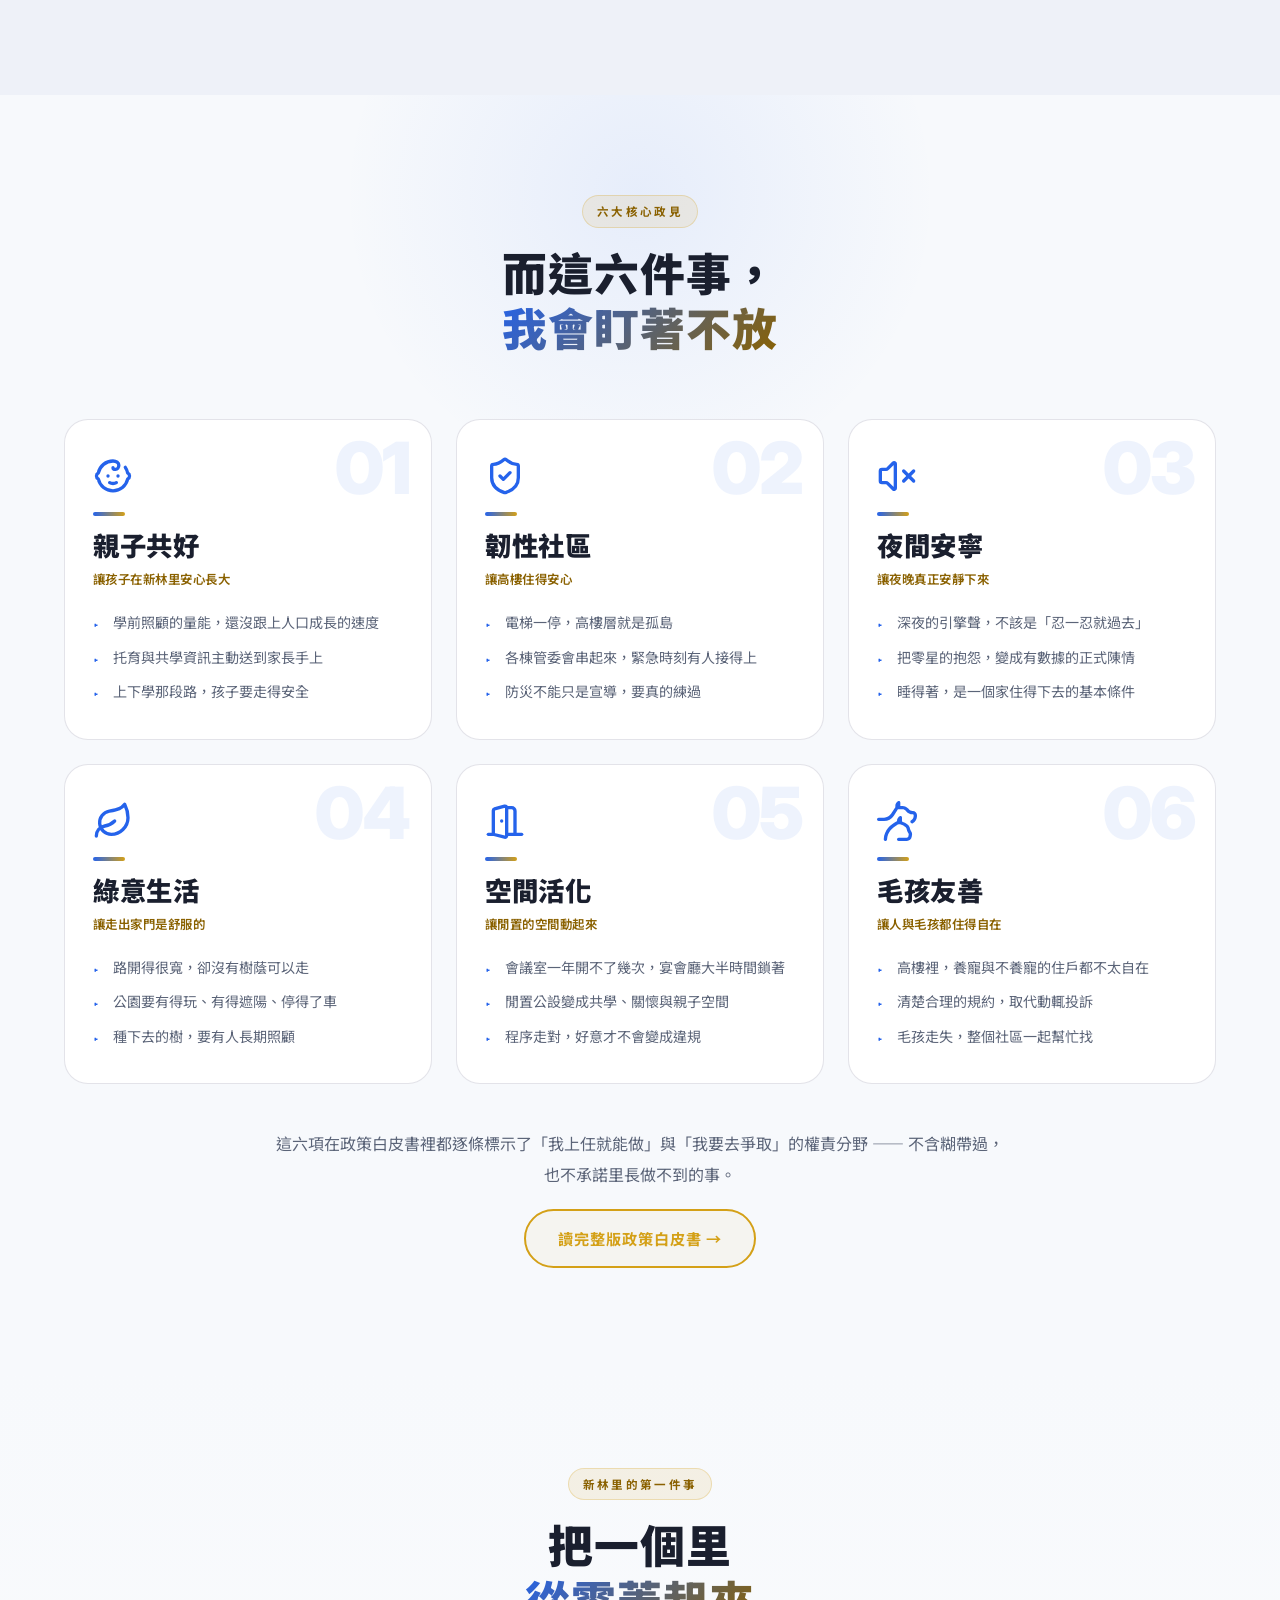
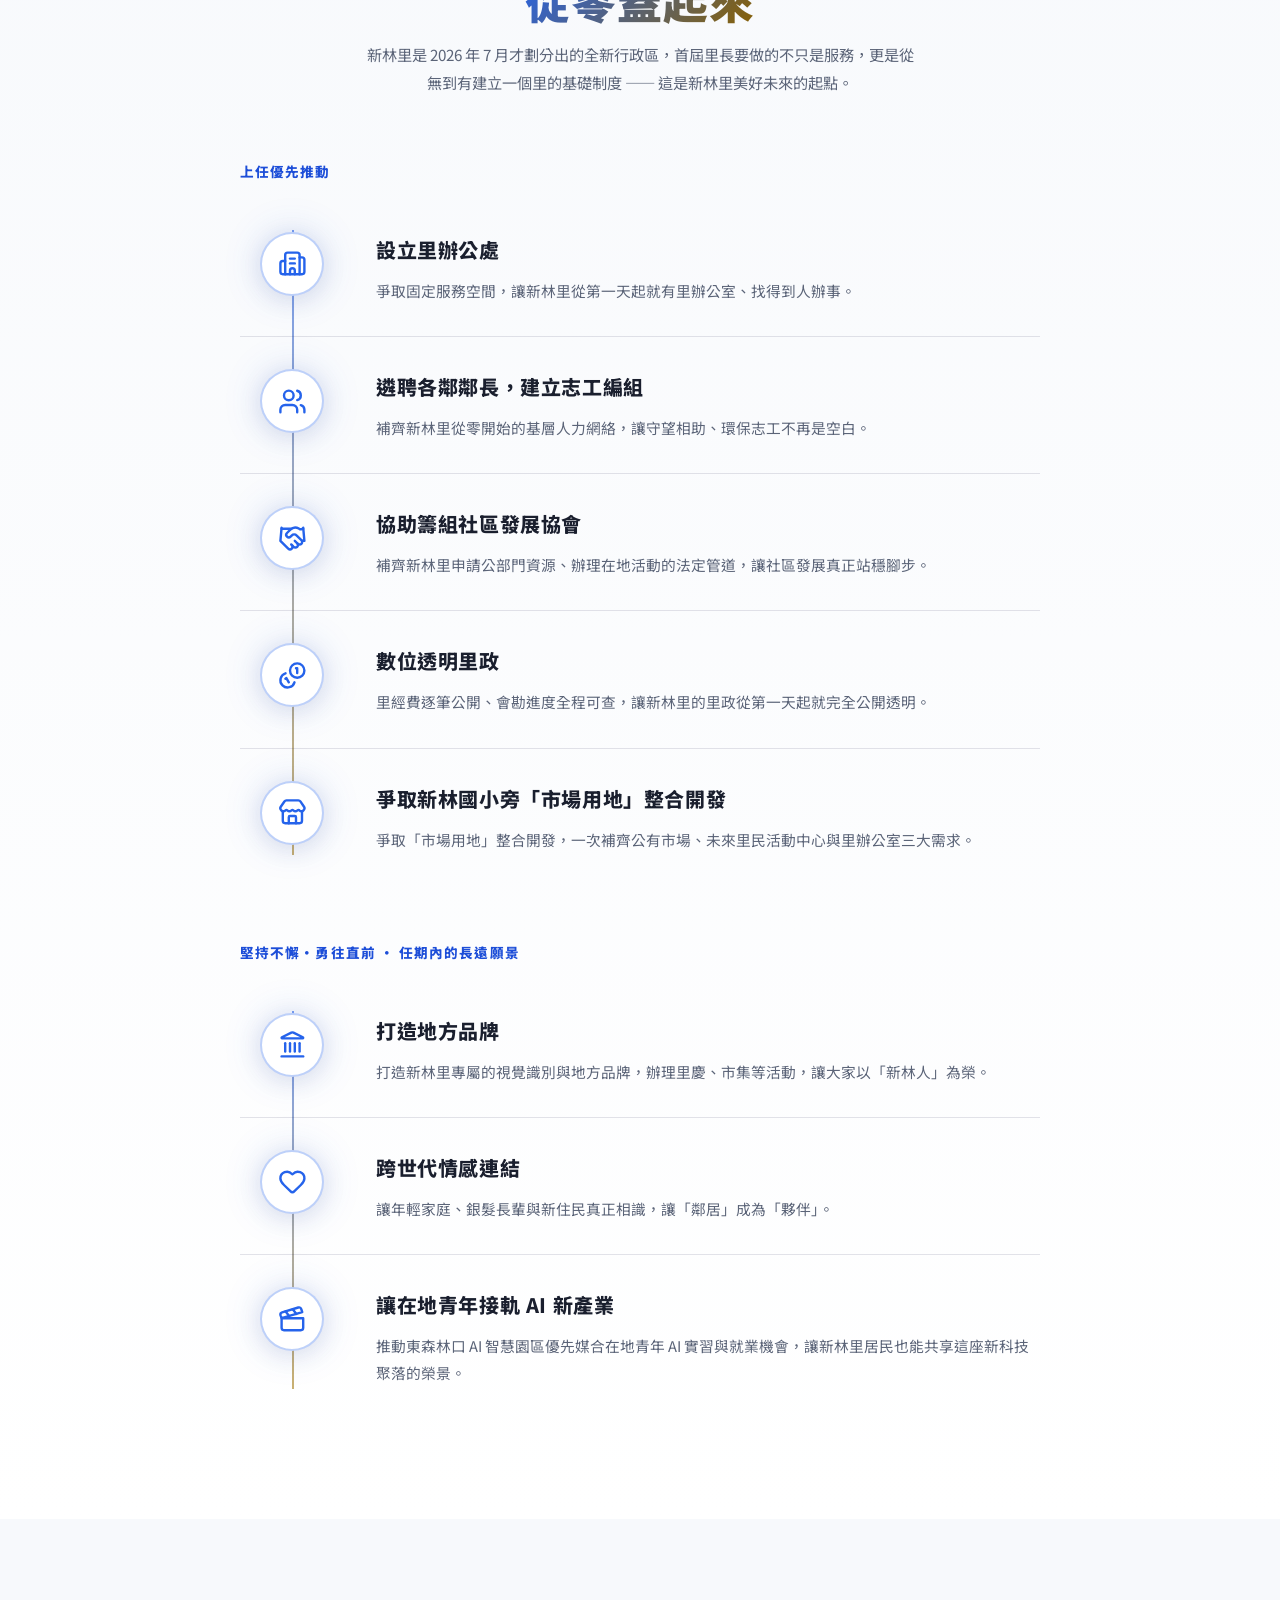
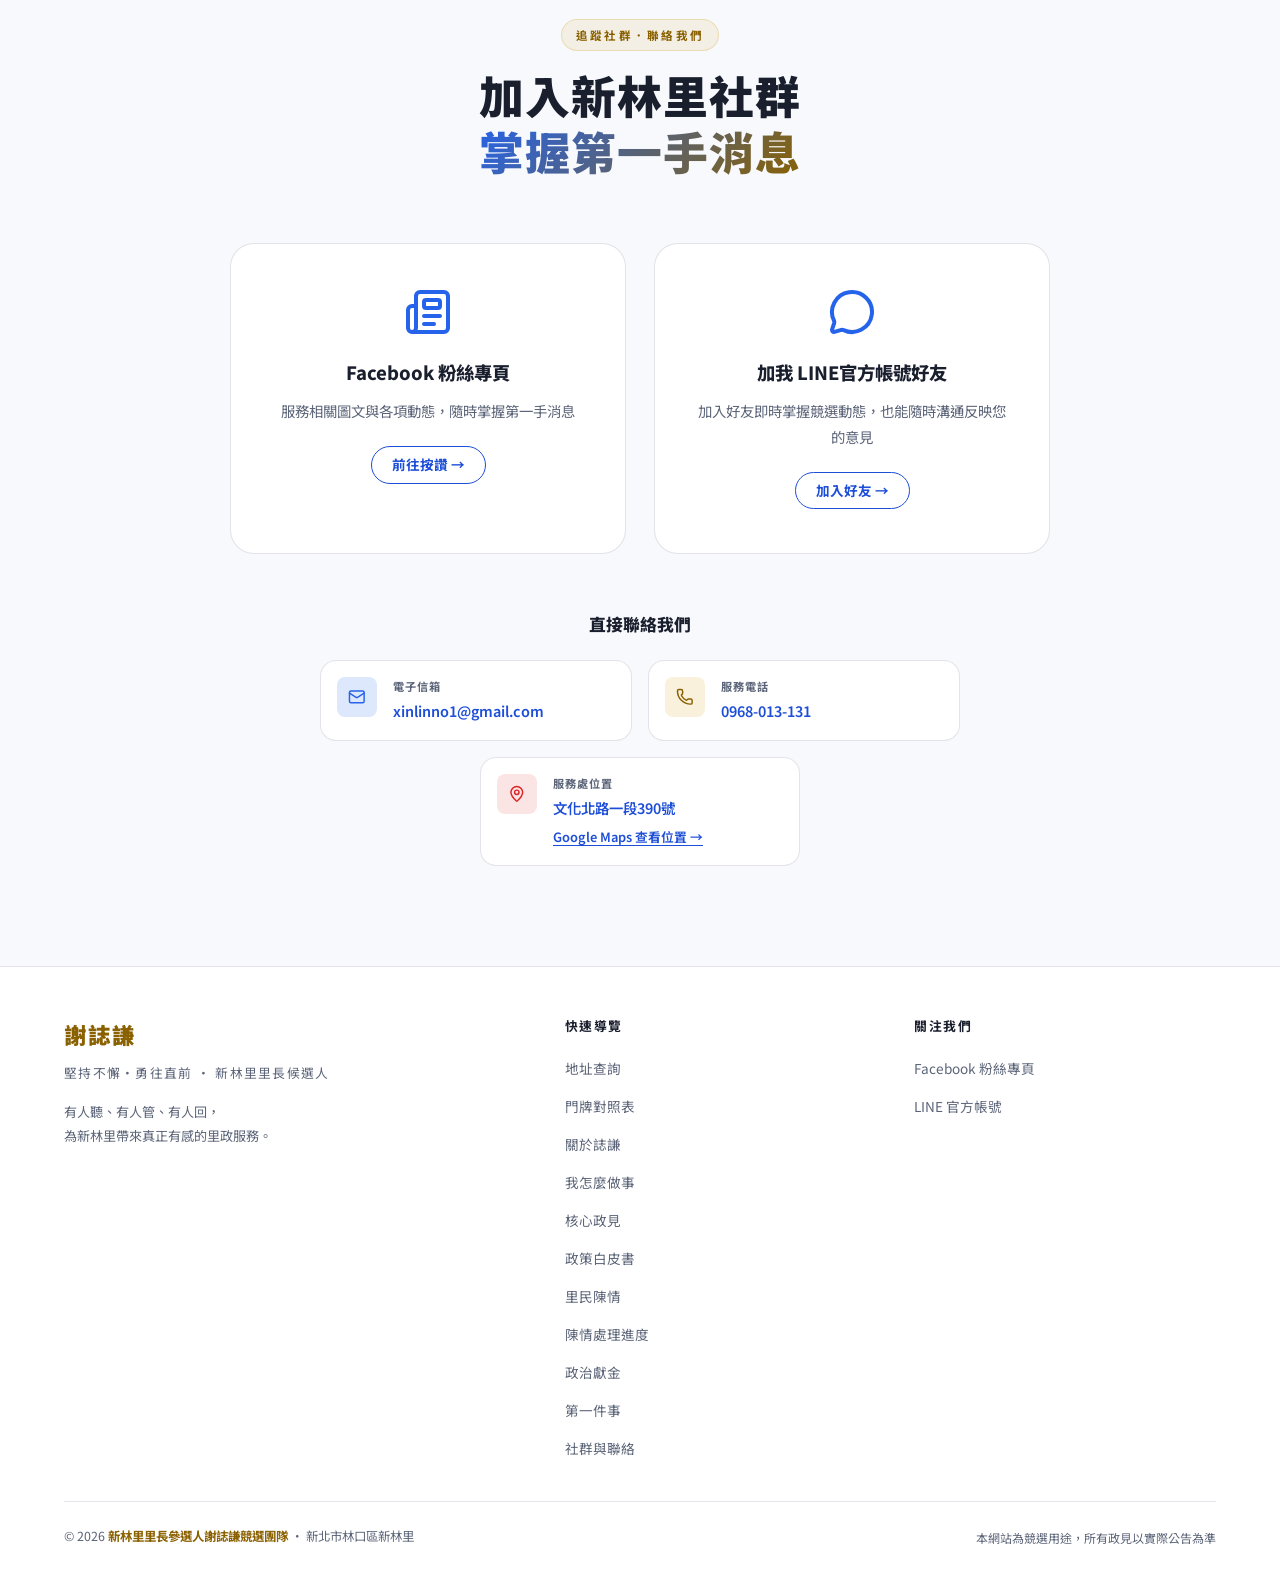
==== commit f0671f6b: "統一 HERO 地圖與 FB LINE 按鈕風格" ====
--- a/index.html
+++ b/index.html
@@ -194,7 +194,7 @@
 
   <link rel="icon" type="image/svg+xml" href="assets/images/favicon.svg" />
 
-  <link rel="stylesheet" href="css/style.css?v=20261017-map" />
+  <link rel="stylesheet" href="css/style.css?v=20261017-map-buttons" />
 </head>
 
 <body>
@@ -328,7 +328,7 @@
           讓有經驗的青年為新林里帶來真正有感的服務
         </p>
 
-        <!-- 主打追蹤：FB 粉專與 LINE 官方帳號，用各自的品牌色讓人一眼認出 -->
+        <!-- FB、LINE 與服務處地圖：統一使用實心圓角按鈕 -->
         <p class="hero-follow-lead">追蹤誌謙，掌握第一手競選動態</p>
         <div class="hero-actions">
           <a href="https://www.facebook.com/profile.php?id=61592284322183" class="btn btn-fb" id="hero-cta-fb"
@@ -345,21 +345,14 @@
             </svg>
             加入 LINE 好友
           </a>
-        </div>
-
-        <div class="hero-office">
-          <a href="https://maps.app.goo.gl/Tm8BVukN7B3fkRPZ6" class="hero-office-link" id="hero-cta-map"
+          <a href="https://maps.app.goo.gl/Tm8BVukN7B3fkRPZ6" class="btn btn-map" id="hero-cta-map"
             target="_blank" rel="noopener noreferrer" aria-label="在 Google Maps 開啟服務處位置：文化北路一段390號（另開分頁）">
             <svg class="btn-icon" viewBox="0 0 24 24" fill="none" stroke="currentColor" stroke-width="2"
               stroke-linecap="round" stroke-linejoin="round" aria-hidden="true">
               <path d="M20 10c0 4.993-5.539 10.193-7.399 11.799a1 1 0 0 1-1.202 0C9.539 20.193 4 14.993 4 10a8 8 0 0 1 16 0" />
               <circle cx="12" cy="10" r="3" />
             </svg>
-            <span class="hero-office-copy">
-              <span class="hero-office-label">服務處位置</span>
-              <span class="hero-office-address">文化北路一段390號</span>
-            </span>
-            <span class="hero-office-cta">Google Maps →</span>
+            服務處 Google Maps
           </a>
         </div>
 
--- a/css/style.css
+++ b/css/style.css
@@ -614,68 +614,6 @@
   flex-wrap: wrap;
   margin-bottom: 26px;
   animation: heroFadeIn 1s 0.8s both;
-}
-
-.hero-office {
-  margin-bottom: 22px;
-  animation: heroFadeIn 1s 0.9s both;
-}
-
-.hero-office-link {
-  display: inline-flex;
-  align-items: center;
-  gap: 14px;
-  min-height: 64px;
-  max-width: 100%;
-  padding: 12px 18px;
-  border: 1px solid rgba(232, 238, 255, 0.4);
-  border-radius: var(--radius-md);
-  background: rgba(13, 17, 23, 0.65);
-  color: #fff;
-  text-align: left;
-  transition: border-color var(--transition), background var(--transition);
-}
-.hero-office-link:hover {
-  border-color: var(--color-gold);
-  background: rgba(13, 17, 23, 0.85);
-}
-.hero-office-link:focus-visible {
-  outline: 2px solid var(--color-gold);
-  outline-offset: 4px;
-}
-.hero-office-link .btn-icon { color: var(--color-gold); }
-.hero-office-copy { min-width: 0; }
-.hero-office-label {
-  display: block;
-  color: var(--color-gold);
-  font-size: 0.75rem;
-  font-weight: 700;
-  margin-bottom: 2px;
-}
-.hero-office-address {
-  display: block;
-  font-size: 0.9rem;
-  font-weight: 600;
-}
-.hero-office-cta {
-  margin-left: auto;
-  font-size: 0.8rem;
-  font-weight: 700;
-  white-space: nowrap;
-}
-
-@media (max-width: 480px) {
-  .hero-office-link {
-    width: min(100%, 330px);
-    flex-wrap: wrap;
-    justify-content: center;
-    gap: 8px 12px;
-  }
-  .hero-office-cta {
-    flex-basis: 100%;
-    margin-left: 0;
-    text-align: center;
-  }
 }
 
 /* --- Hero 政治獻金狀態告示 ---
@@ -767,7 +705,7 @@
   transform: translateY(-2px);
   box-shadow: var(--shadow-gold);
 }
-/* Hero 主打追蹤：FB／LINE 品牌色實心按鈕，疊在相片輪播上也不會被照片吃掉 */
+/* Hero 聯絡入口：FB／LINE／Google Maps 使用一致的實心圓角按鈕 */
 .hero-follow-lead {
   margin-bottom: 12px;
   font-size: 0.9rem;
@@ -800,6 +738,20 @@
   background: #05b34c;
   transform: translateY(-2px);
   box-shadow: 0 8px 32px rgba(6, 199, 85, 0.55);
+}
+.btn-map {
+  background: #d93025;
+  color: #fff;
+  box-shadow: 0 4px 24px rgba(217, 48, 37, 0.35);
+}
+.btn-map:hover {
+  background: #b3261e;
+  transform: translateY(-2px);
+  box-shadow: 0 8px 32px rgba(217, 48, 37, 0.55);
+}
+.hero-actions .btn:focus-visible {
+  outline: 2px solid #fff;
+  outline-offset: 4px;
 }
 .btn-gold {
   background: linear-gradient(135deg, var(--color-gold) 0%, var(--color-gold-dim) 100%);
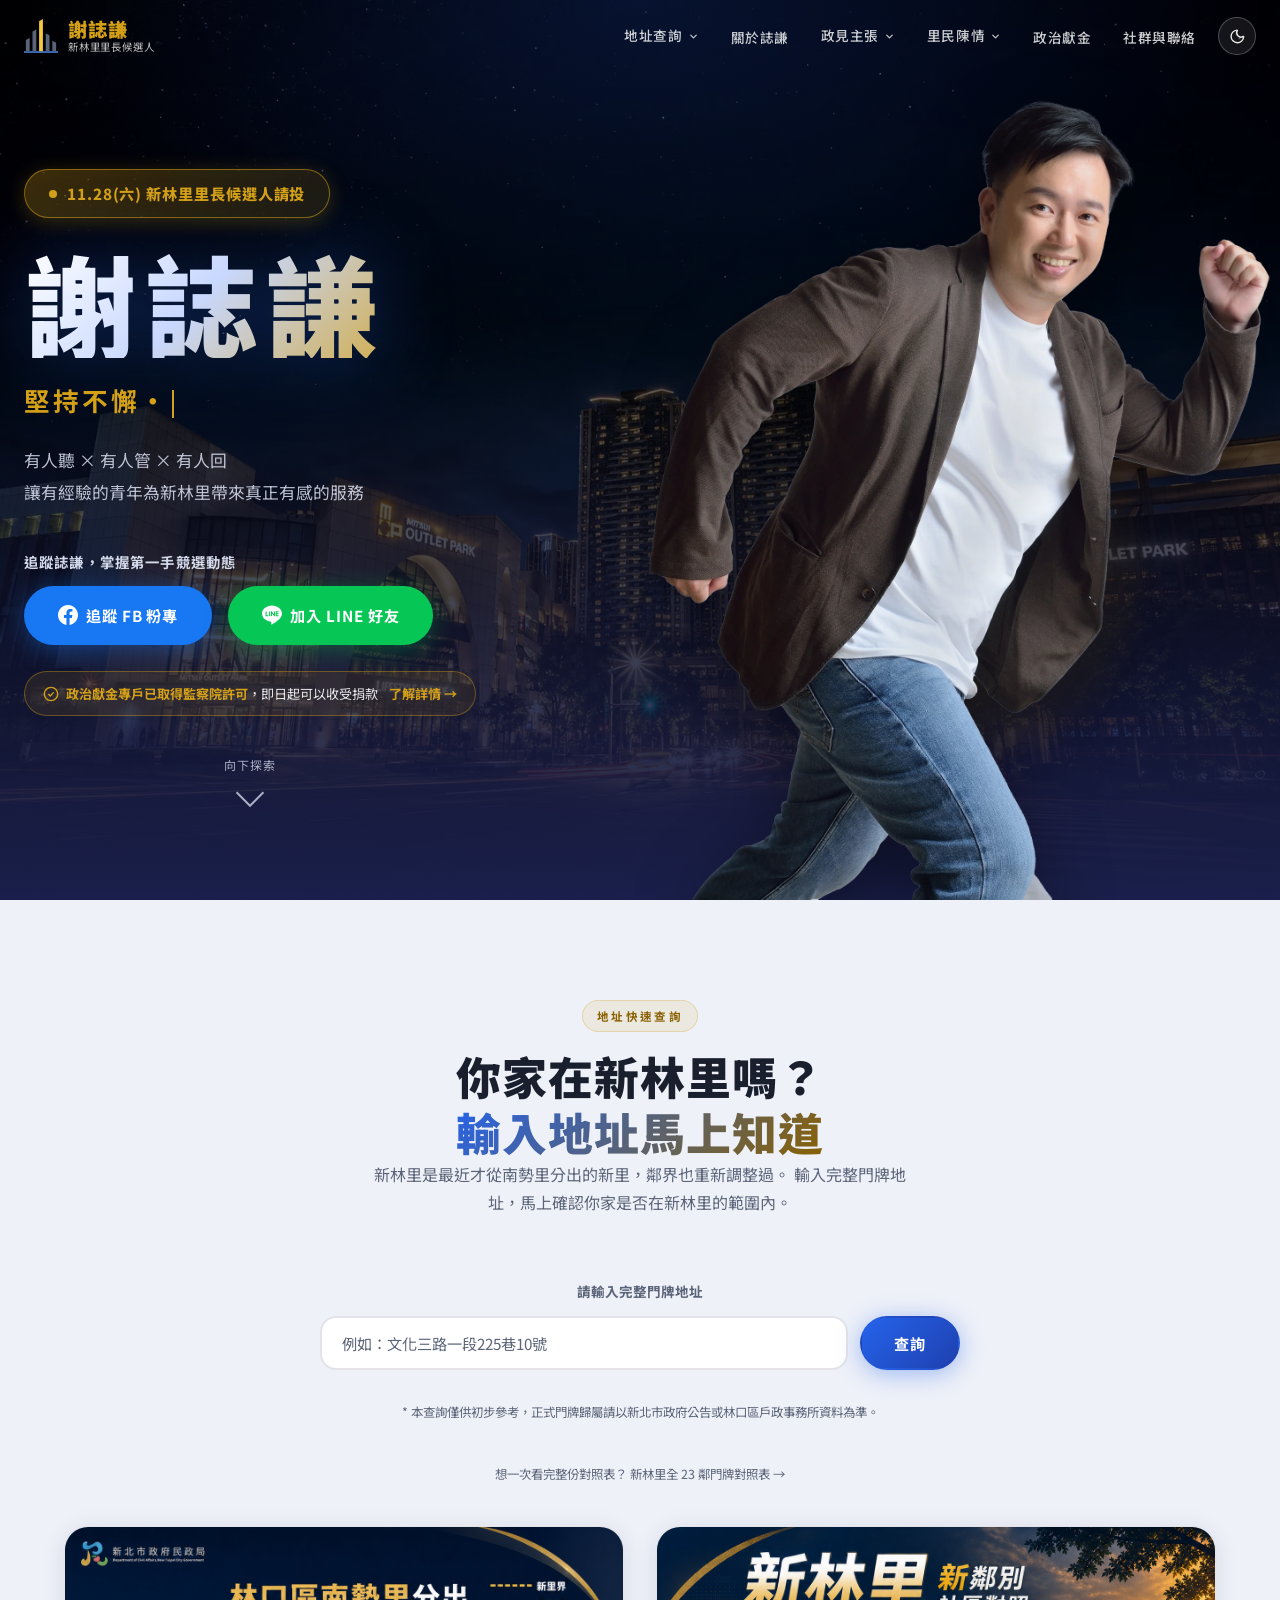
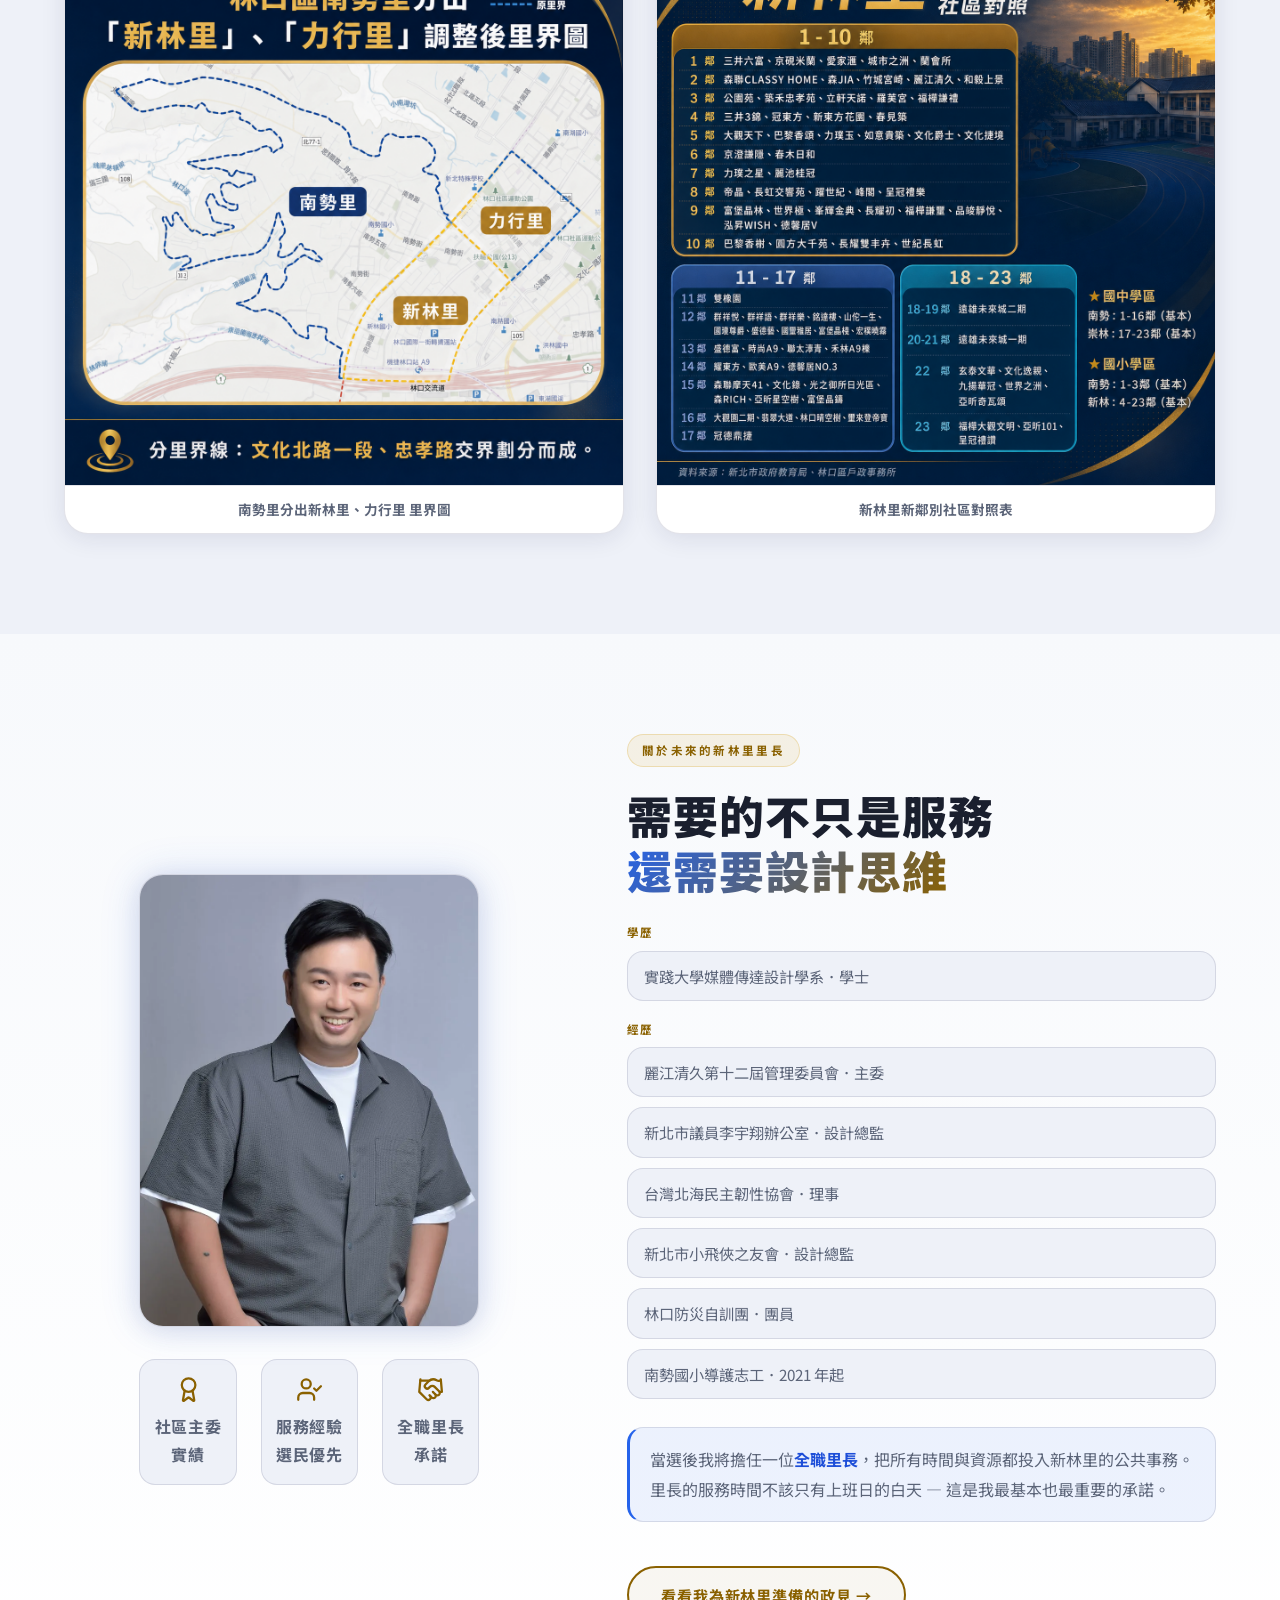
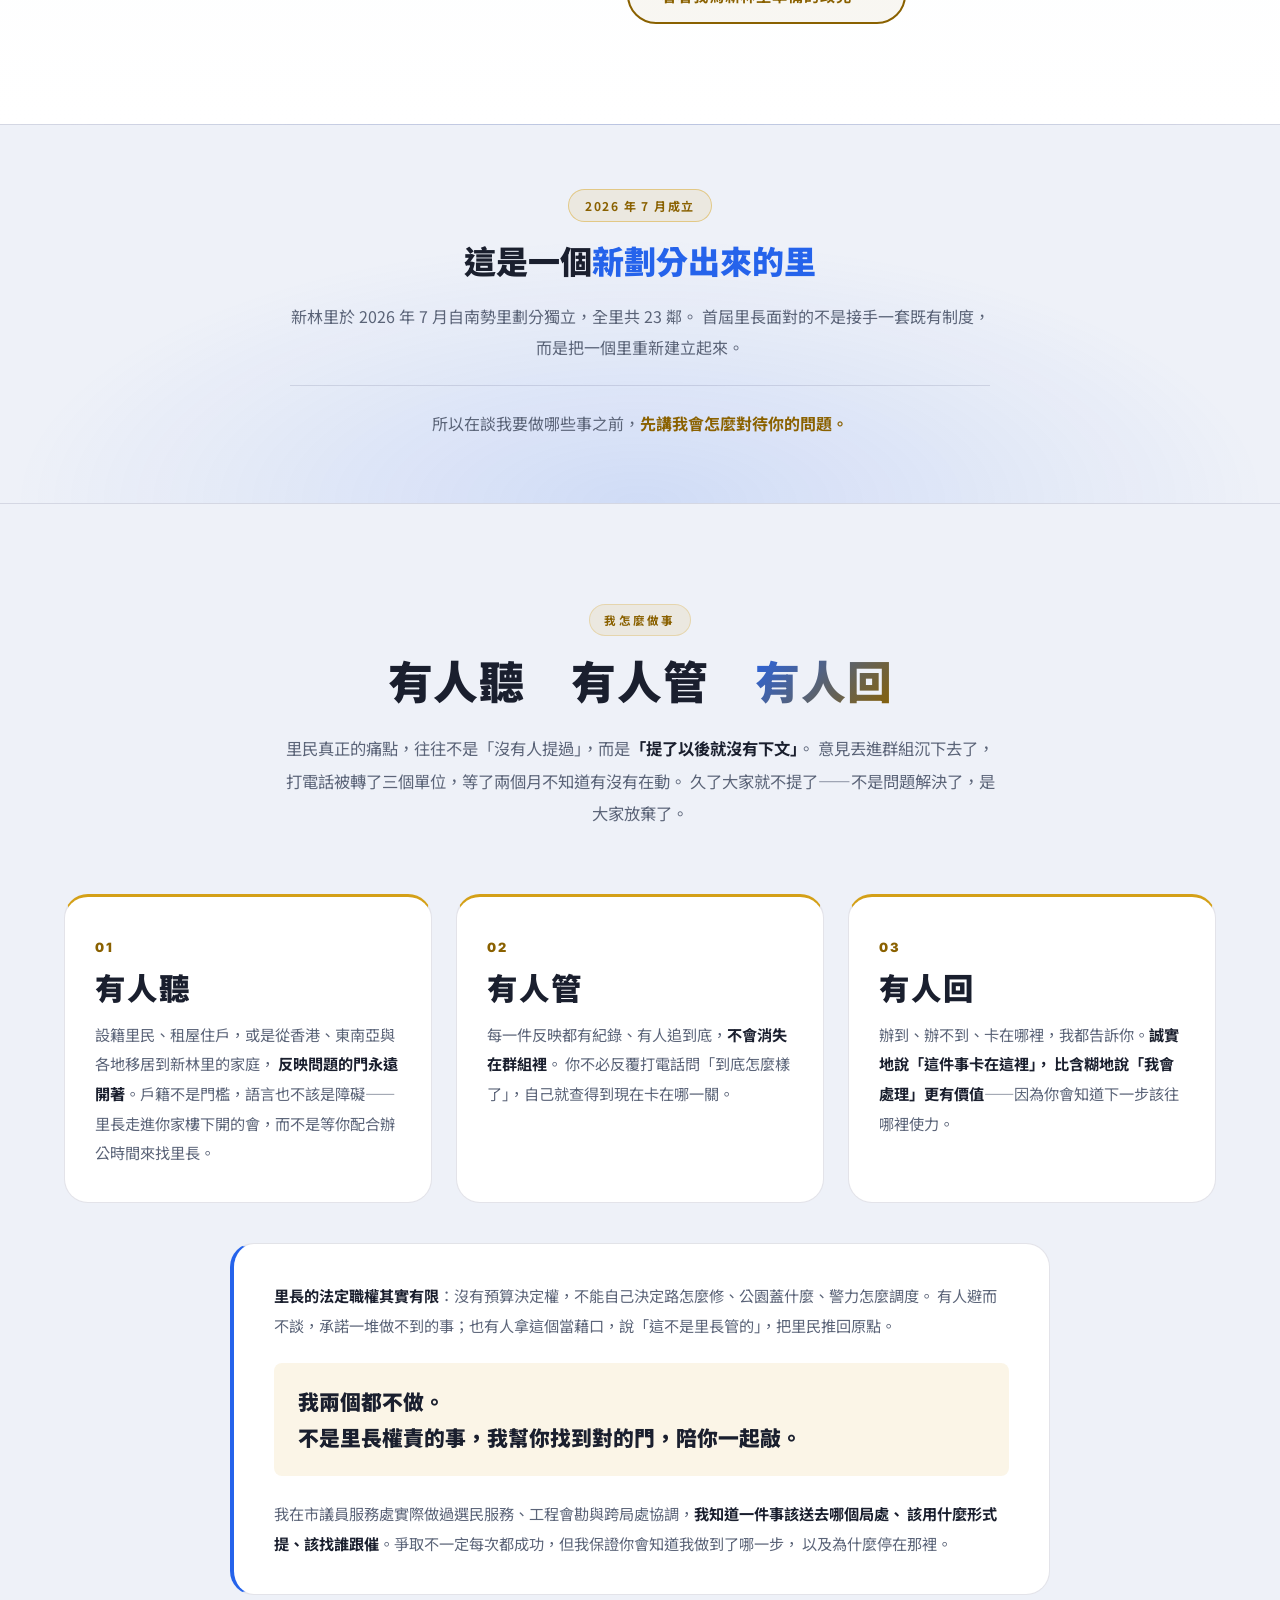
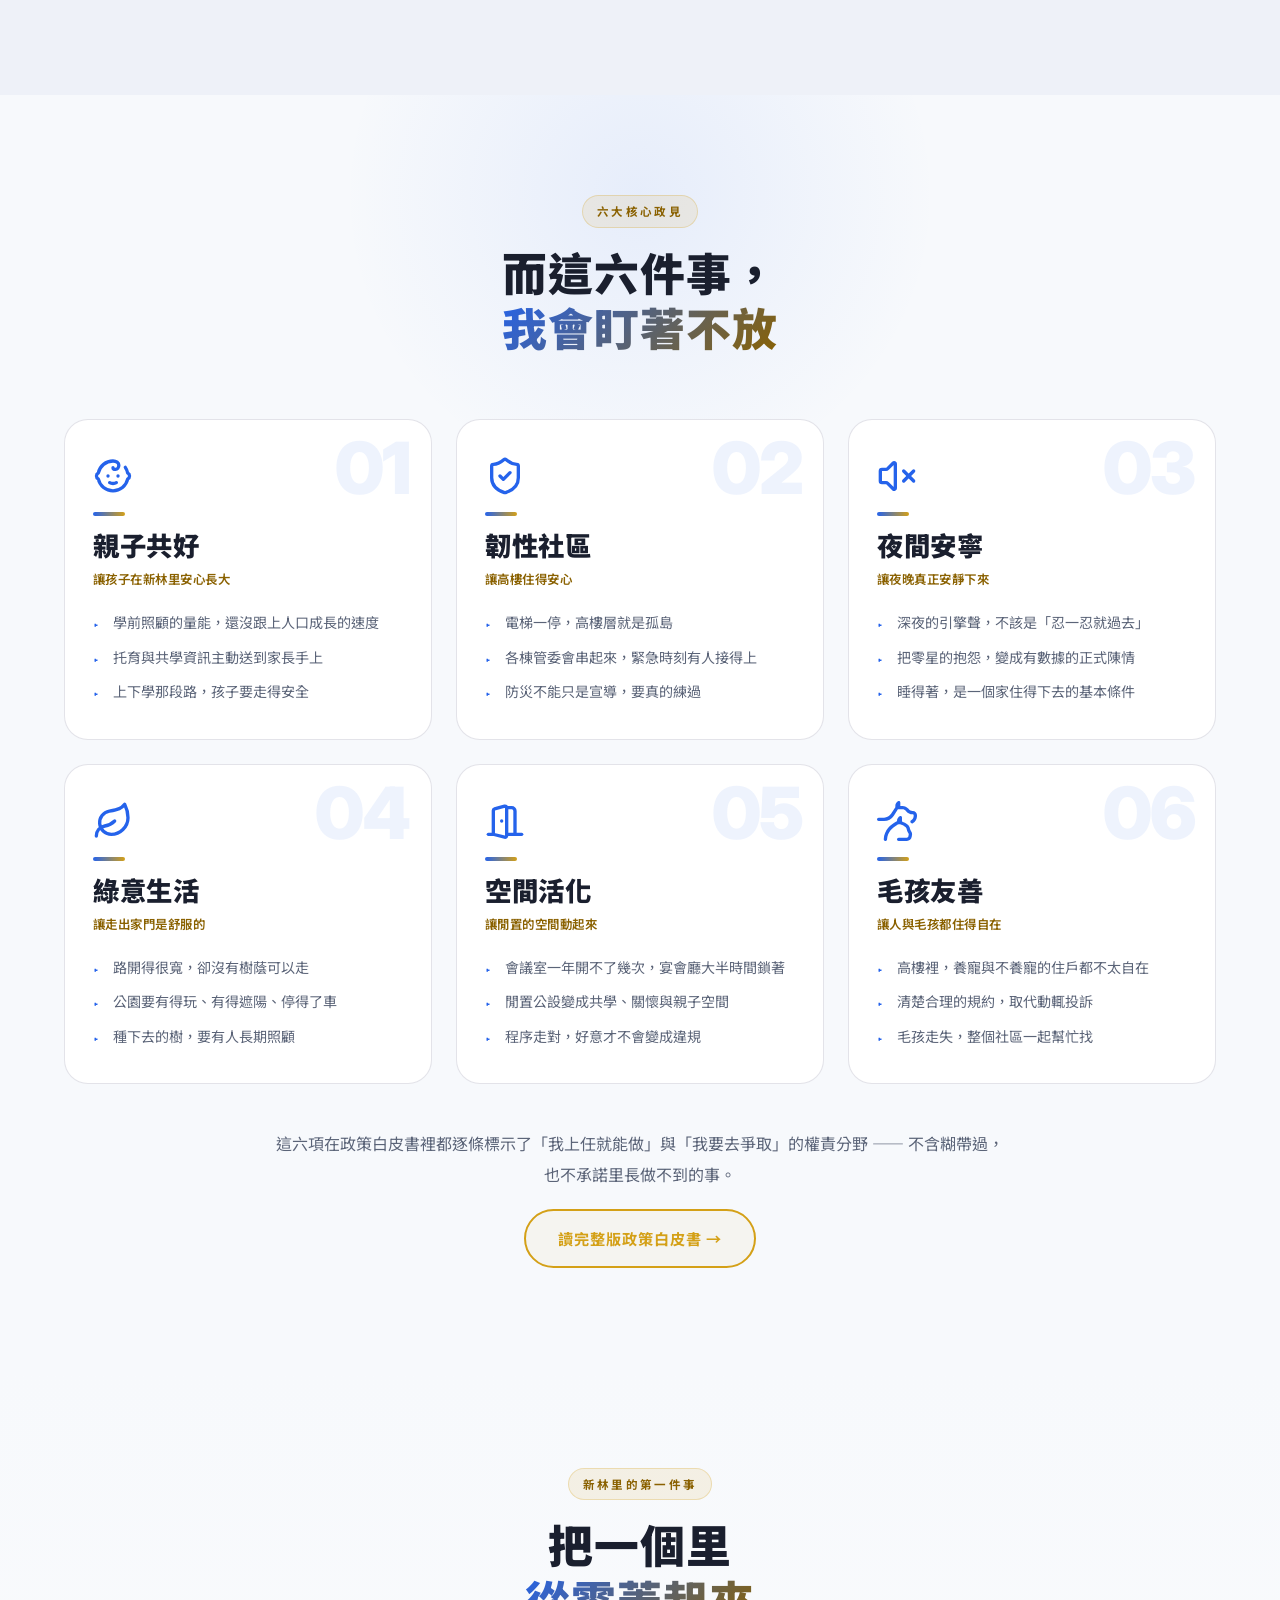
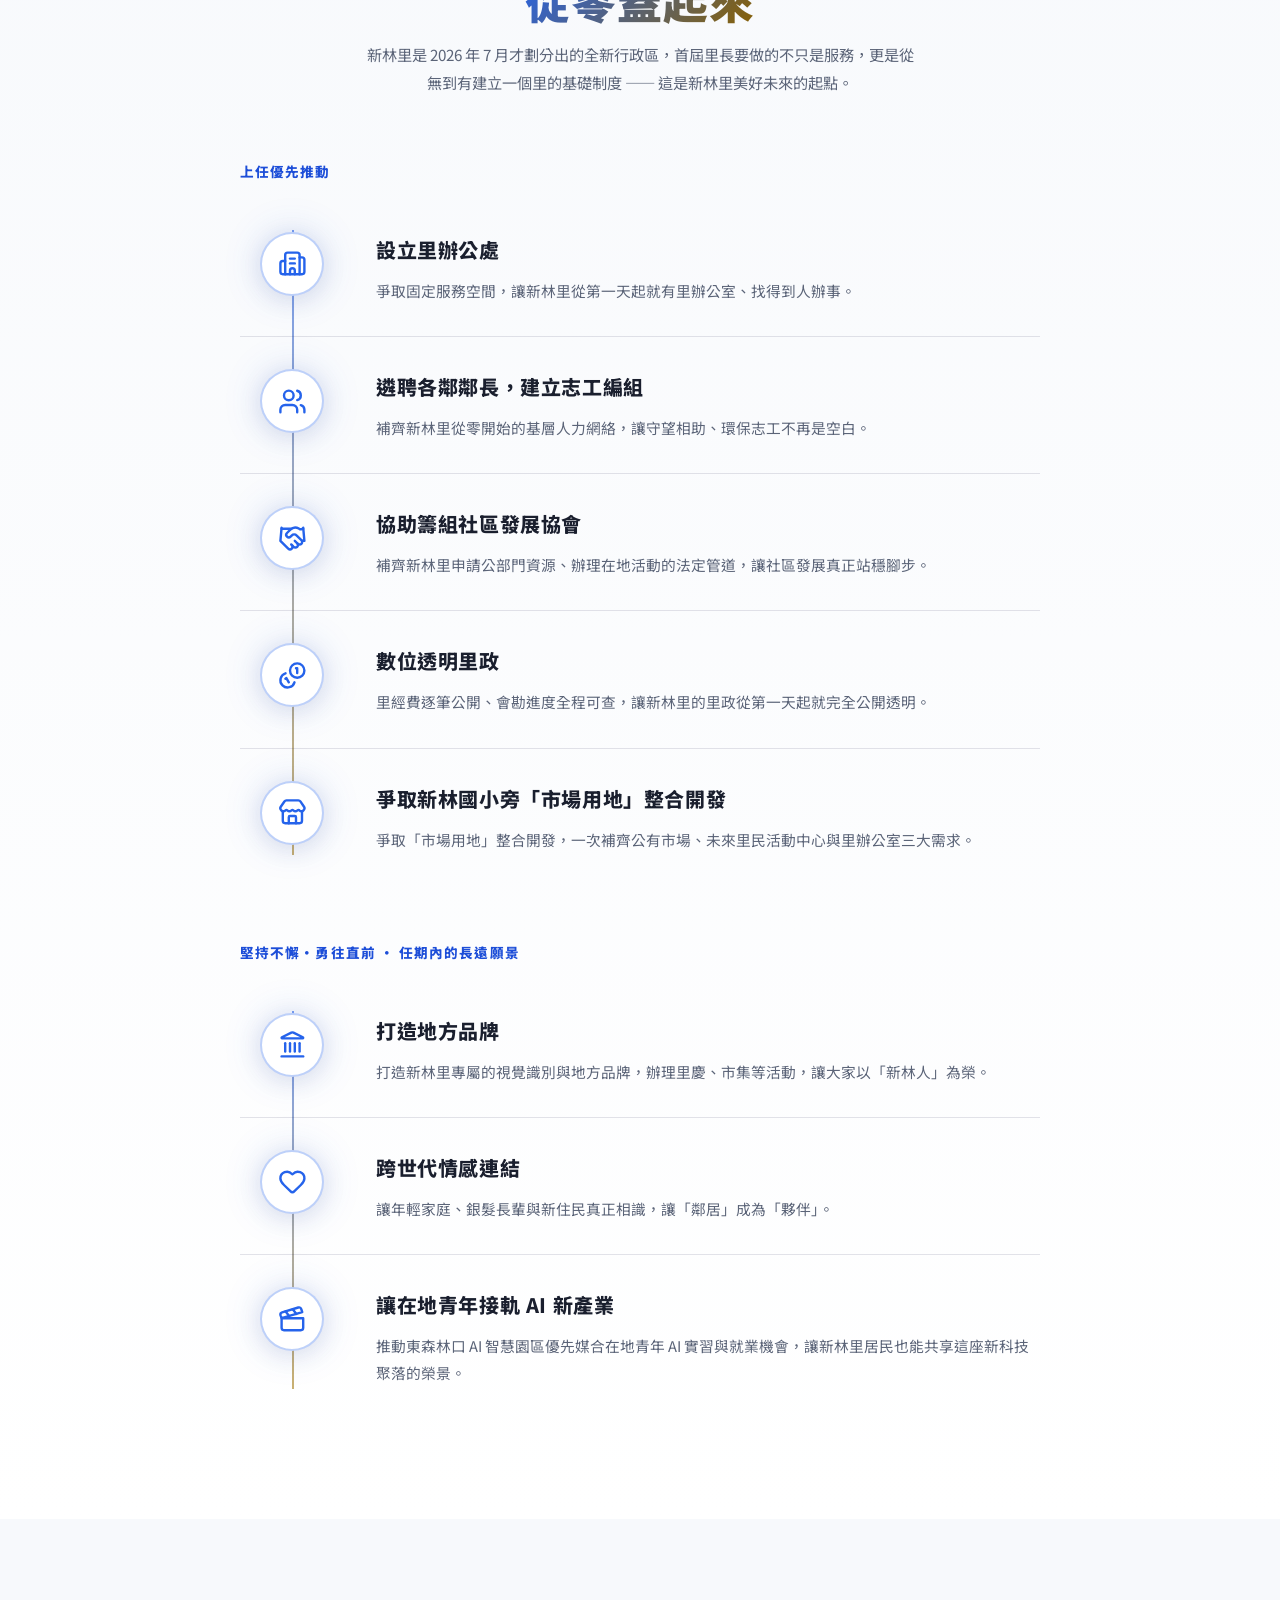
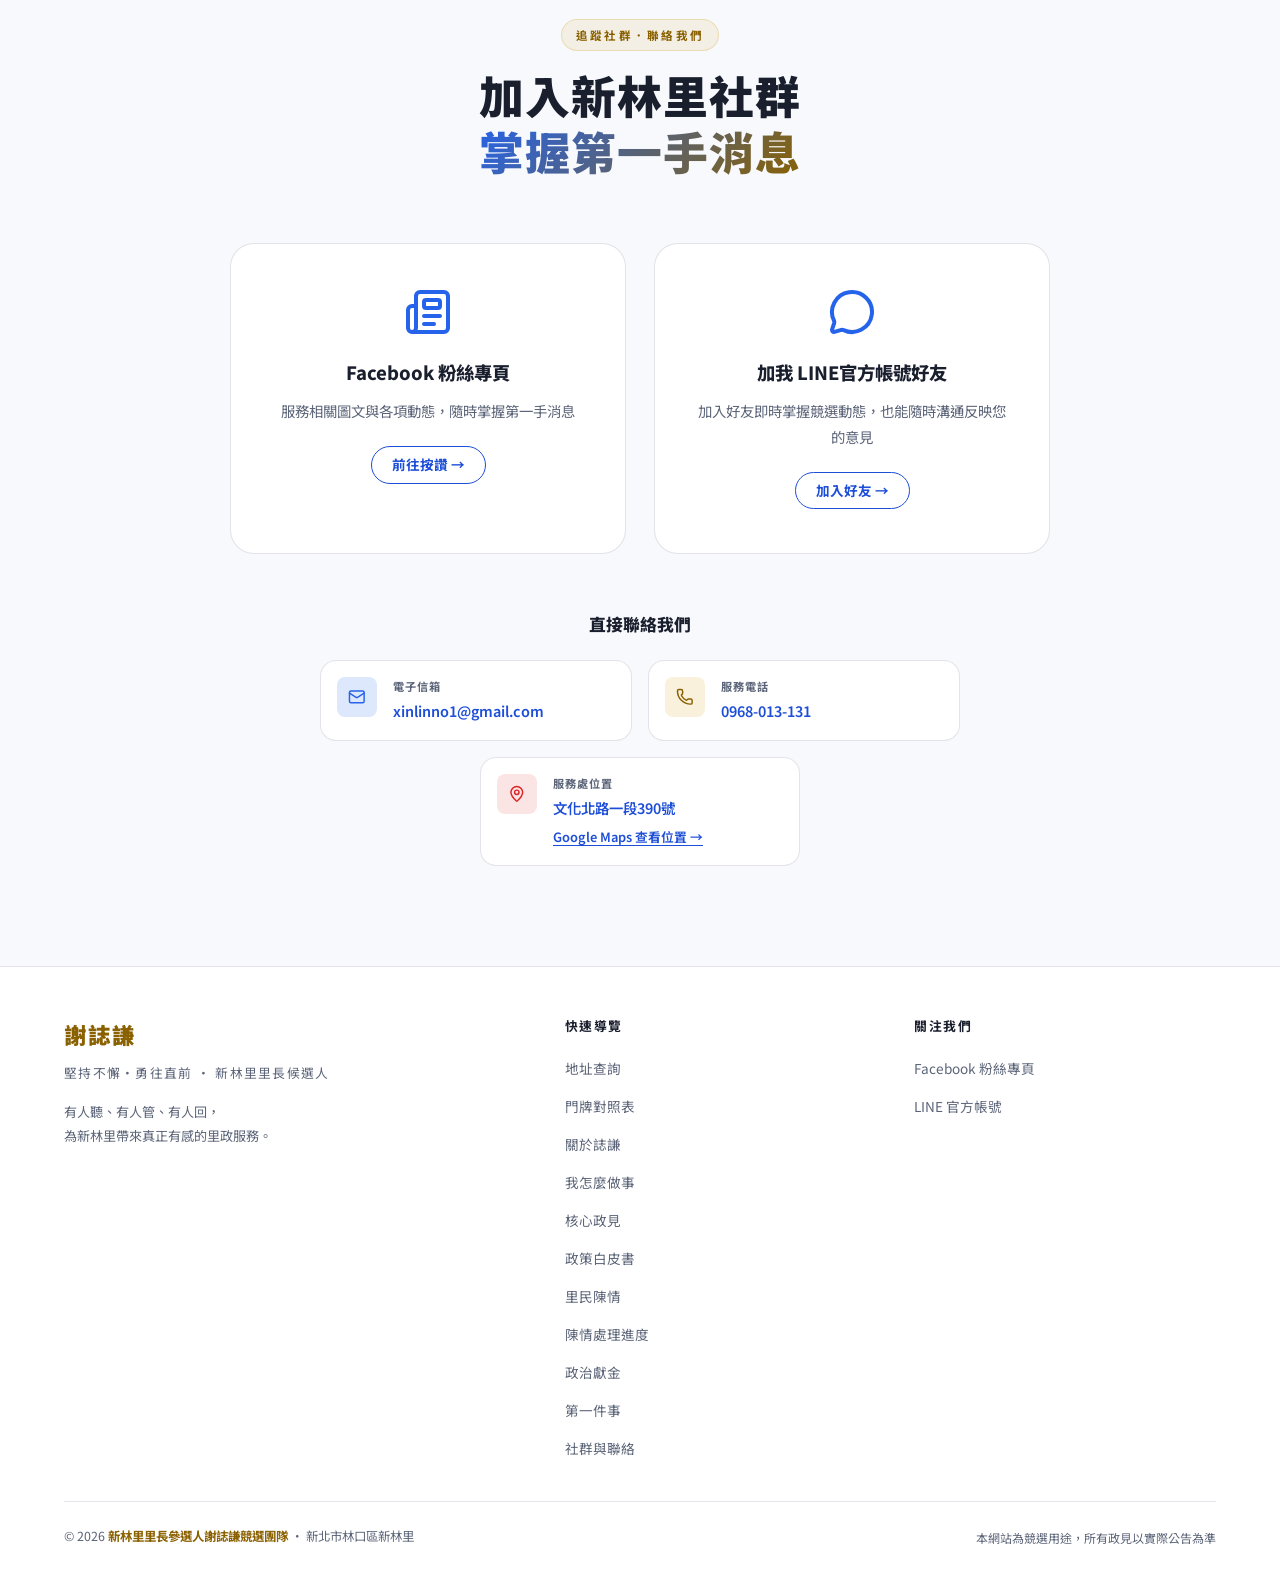
==== commit 10435dc5: "移除 HERO 服務處位置按鈕" ====
--- a/index.html
+++ b/index.html
@@ -194,7 +194,7 @@
 
   <link rel="icon" type="image/svg+xml" href="assets/images/favicon.svg" />
 
-  <link rel="stylesheet" href="css/style.css?v=20261017-map-buttons" />
+  <link rel="stylesheet" href="css/style.css?v=20261018-hero" />
 </head>
 
 <body>
@@ -328,7 +328,7 @@
           讓有經驗的青年為新林里帶來真正有感的服務
         </p>
 
-        <!-- FB、LINE 與服務處地圖：統一使用實心圓角按鈕 -->
+        <!-- FB 與 LINE：使用品牌色實心圓角按鈕 -->
         <p class="hero-follow-lead">追蹤誌謙，掌握第一手競選動態</p>
         <div class="hero-actions">
           <a href="https://www.facebook.com/profile.php?id=61592284322183" class="btn btn-fb" id="hero-cta-fb"
@@ -344,15 +344,6 @@
               <path d="M19.37 9.86a.63.63 0 0 1 0 1.26h-1.75v1.13h1.75a.63.63 0 0 1 0 1.26h-2.38a.63.63 0 0 1-.62-.63V8.1c0-.35.28-.63.62-.63h2.38a.63.63 0 0 1 0 1.26h-1.75v1.13zm-3.85 3.02a.63.63 0 0 1-.63.63.62.62 0 0 1-.5-.25l-2.44-3.32v2.94a.63.63 0 0 1-1.25 0V8.1a.63.63 0 0 1 .62-.63c.2 0 .38.1.5.26l2.45 3.32V8.1a.63.63 0 0 1 1.25 0zm-5.74 0a.63.63 0 0 1-1.25 0V8.1a.63.63 0 0 1 1.25 0zm-2.46.63H4.94a.63.63 0 0 1-.63-.63V8.1a.63.63 0 0 1 1.26 0v4.15h1.75a.63.63 0 0 1 0 1.26M24 10.31C24 4.94 18.62.57 12 .57S0 4.94 0 10.31c0 4.81 4.27 8.84 10.03 9.61.39.08.92.26 1.06.59.12.3.08.78.04 1.09l-.17 1.03c-.05.3-.24 1.19 1.05.65 1.29-.54 6.91-4.07 9.43-6.97C23.18 14.39 24 12.46 24 10.31" />
             </svg>
             加入 LINE 好友
-          </a>
-          <a href="https://maps.app.goo.gl/Tm8BVukN7B3fkRPZ6" class="btn btn-map" id="hero-cta-map"
-            target="_blank" rel="noopener noreferrer" aria-label="在 Google Maps 開啟服務處位置：文化北路一段390號（另開分頁）">
-            <svg class="btn-icon" viewBox="0 0 24 24" fill="none" stroke="currentColor" stroke-width="2"
-              stroke-linecap="round" stroke-linejoin="round" aria-hidden="true">
-              <path d="M20 10c0 4.993-5.539 10.193-7.399 11.799a1 1 0 0 1-1.202 0C9.539 20.193 4 14.993 4 10a8 8 0 0 1 16 0" />
-              <circle cx="12" cy="10" r="3" />
-            </svg>
-            服務處 Google Maps
           </a>
         </div>
 
--- a/css/style.css
+++ b/css/style.css
@@ -705,7 +705,7 @@
   transform: translateY(-2px);
   box-shadow: var(--shadow-gold);
 }
-/* Hero 聯絡入口：FB／LINE／Google Maps 使用一致的實心圓角按鈕 */
+/* Hero 聯絡入口：FB／LINE 使用品牌色實心圓角按鈕 */
 .hero-follow-lead {
   margin-bottom: 12px;
   font-size: 0.9rem;
@@ -738,16 +738,6 @@
   background: #05b34c;
   transform: translateY(-2px);
   box-shadow: 0 8px 32px rgba(6, 199, 85, 0.55);
-}
-.btn-map {
-  background: #d93025;
-  color: #fff;
-  box-shadow: 0 4px 24px rgba(217, 48, 37, 0.35);
-}
-.btn-map:hover {
-  background: #b3261e;
-  transform: translateY(-2px);
-  box-shadow: 0 8px 32px rgba(217, 48, 37, 0.55);
 }
 .hero-actions .btn:focus-visible {
   outline: 2px solid #fff;
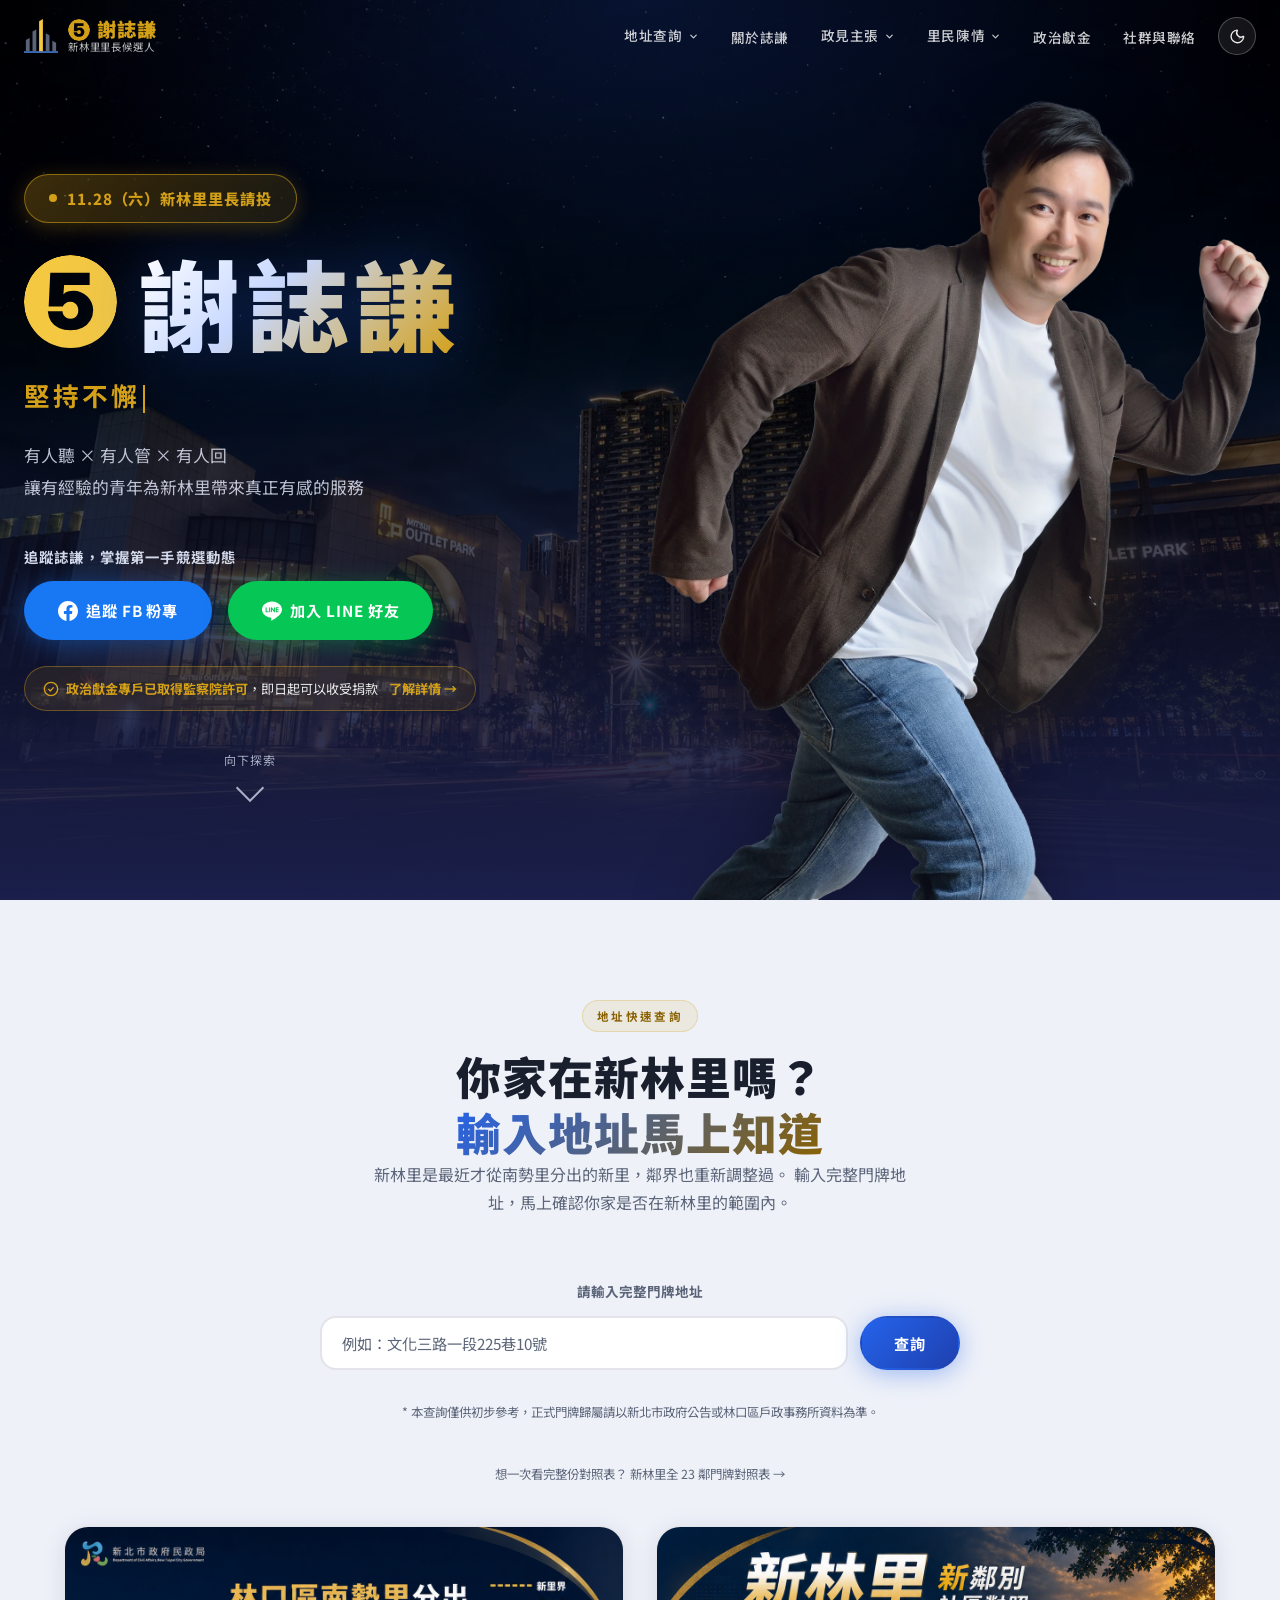
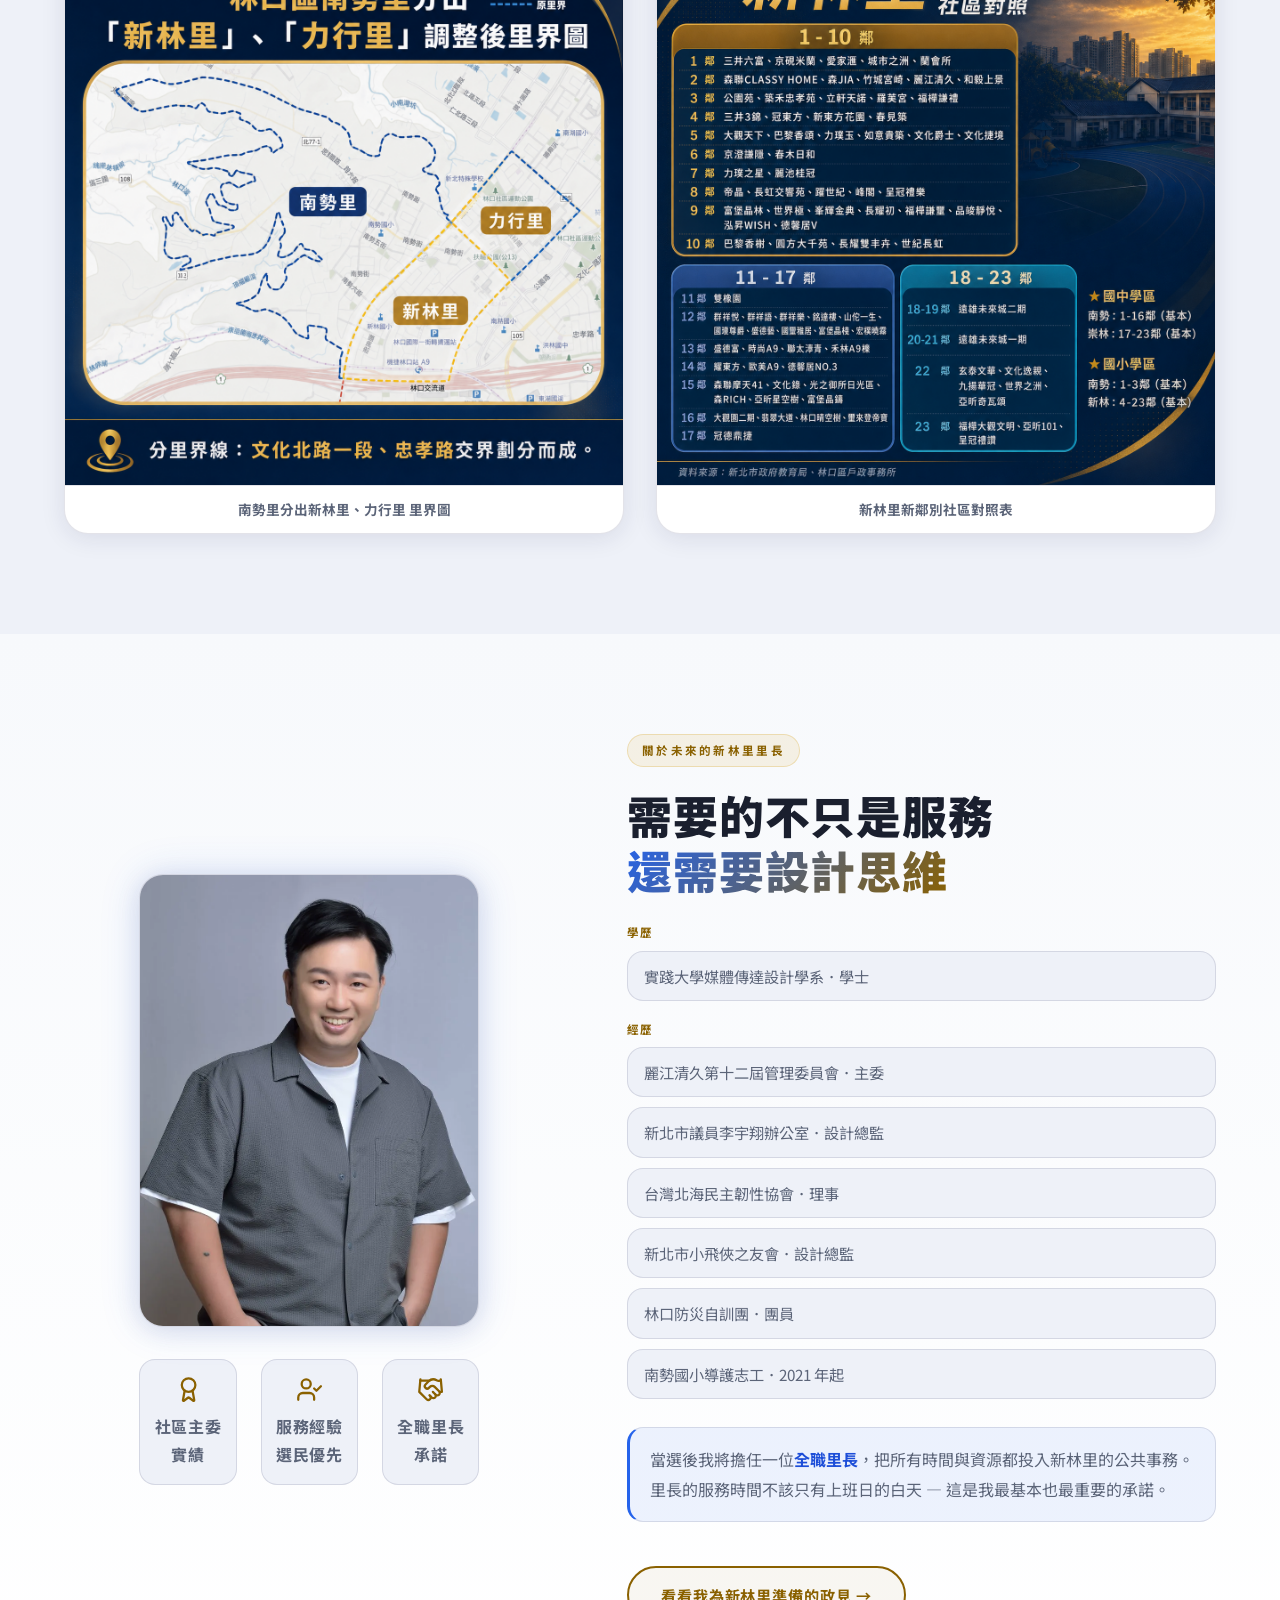
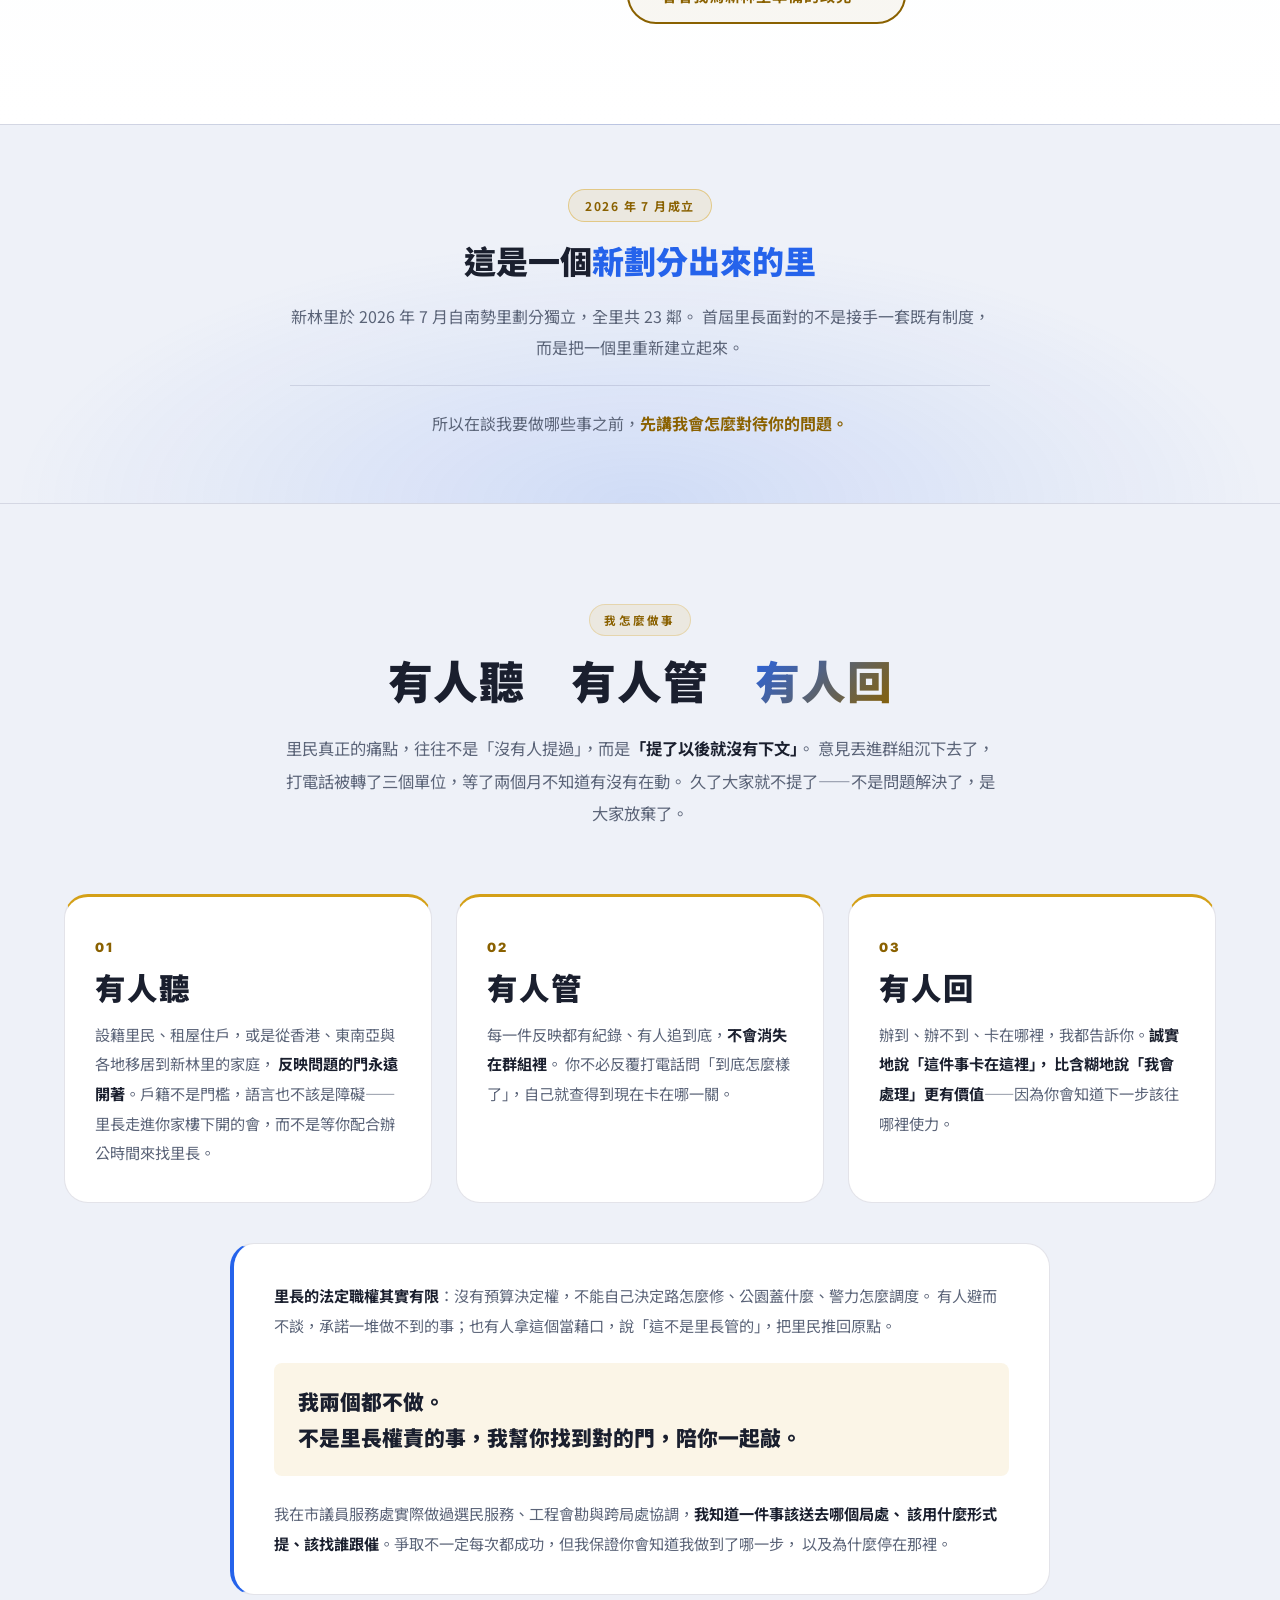
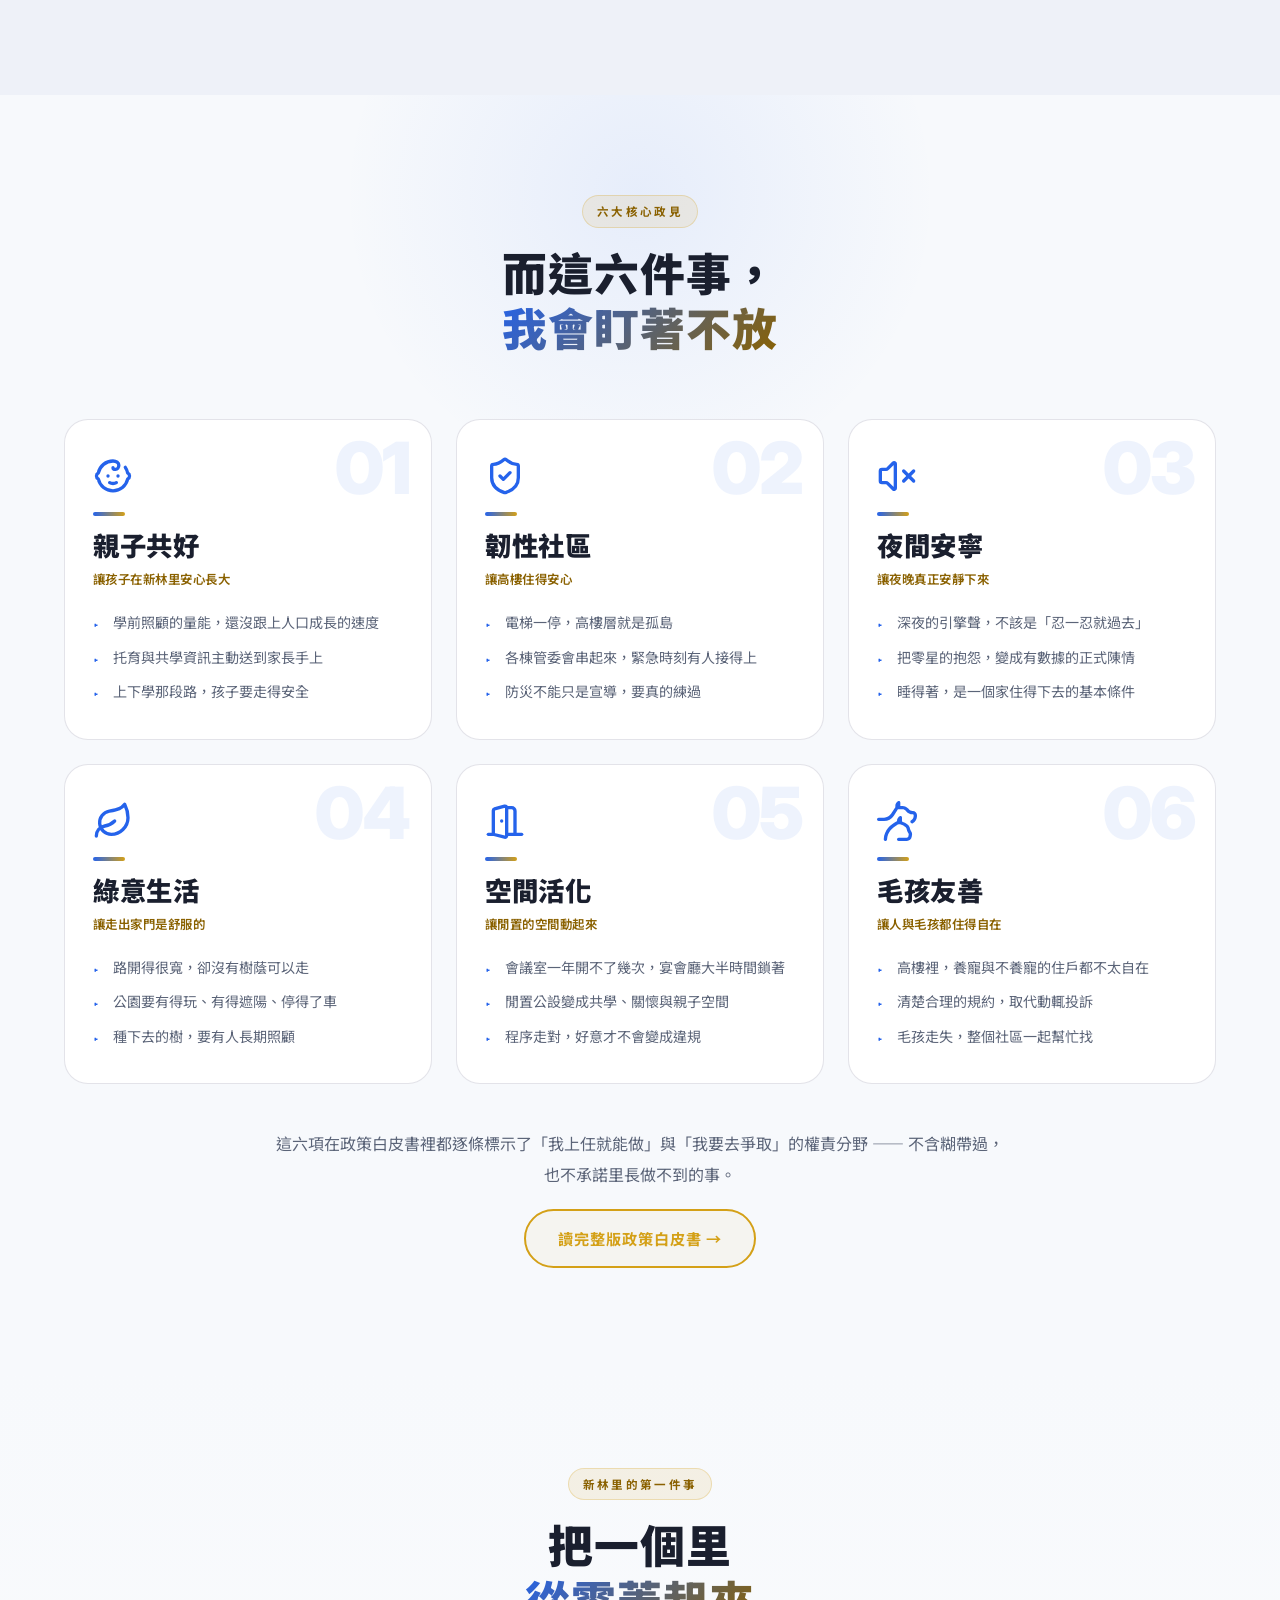
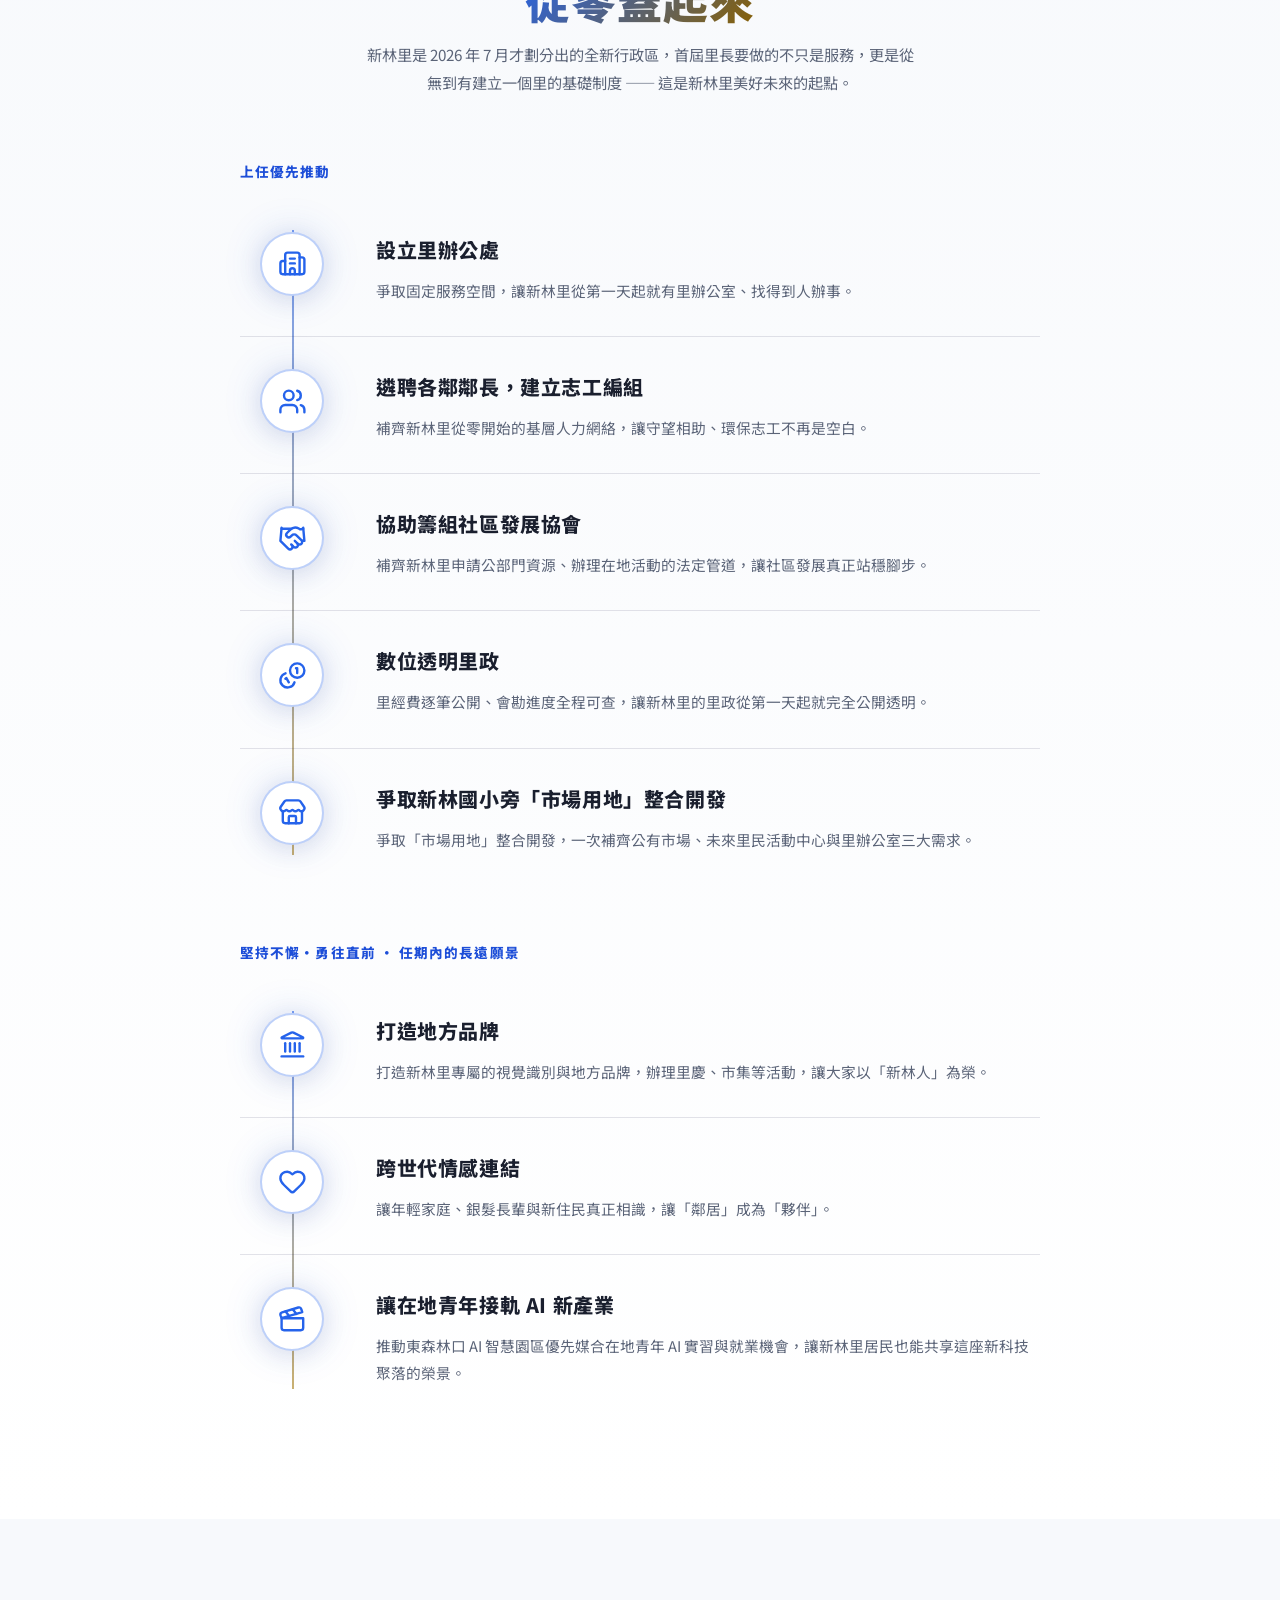
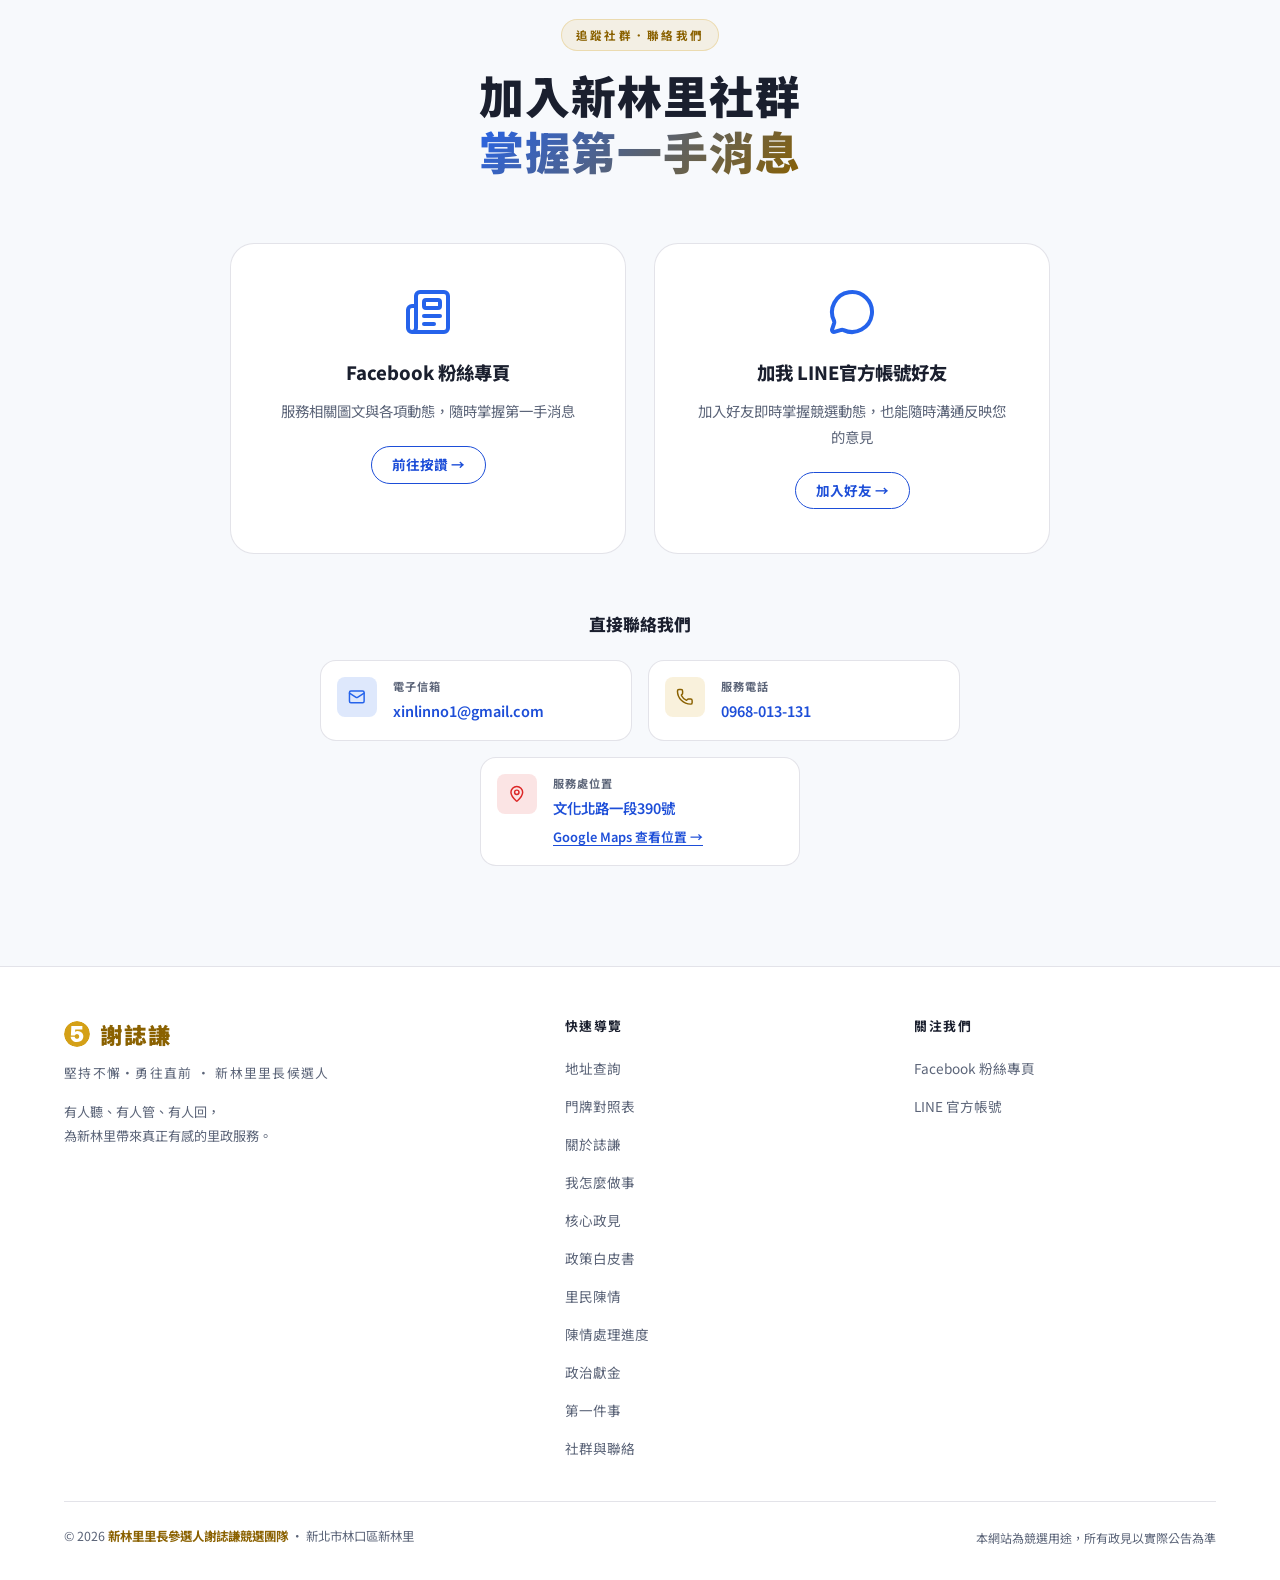
==== commit 338081e5: "新增5號鏤空競選識別與全站統一字形" ====
--- a/index.html
+++ b/index.html
@@ -17,16 +17,16 @@
   </script>
 
   <!-- SEO -->
-  <title>謝誌謙 | 新林里首屆里長候選人 — 堅持不懈‧勇往直前</title>
-  <meta name="description" content="謝誌謙，新林里首屆里長候選人。有人聽、有人管、有人回——每一件反映都有人追到底，不是里長權責的事也幫你找到對的門。親子共好、韌性社區、夜間安寧、綠意生活、空間活化、毛孩友善六大方向，從零打造新林里。" />
-  <meta name="keywords" content="謝誌謙, 新林里, 新林里里長, 首屆里長, 里長, 林口, 里長選舉, 2026, 南勢里" />
+  <title>5 號謝誌謙 | 新林里首屆里長候選人 — 堅持不懈‧勇往直前</title>
+  <meta name="description" content="新林里首屆里長候選人，請支持 5 號謝誌謙。有人聽、有人管、有人回——每一件反映都有人追到底，不是里長權責的事也幫你找到對的門。親子共好、韌性社區、夜間安寧、綠意生活、空間活化、毛孩友善六大方向，從零打造新林里。" />
+  <meta name="keywords" content="謝誌謙, 5號謝誌謙, 新林里, 新林里里長, 首屆里長, 里長, 林口, 里長選舉, 2026, 南勢里" />
   <meta name="author" content="謝誌謙競選團隊" />
 
   <!-- Open Graph -->
   <link rel="canonical" href="https://newlinkou.com/" />
   <meta property="og:url" content="https://newlinkou.com/" />
-  <meta property="og:title" content="謝誌謙 | 新林里首屆里長候選人" />
-  <meta property="og:description" content="堅持不懈·勇往直前 — 以社群參與、務實福利、設計美學，為新林里帶來改變。" />
+  <meta property="og:title" content="5 號謝誌謙 | 新林里首屆里長候選人" />
+  <meta property="og:description" content="新林里里長請支持 5 號謝誌謙。堅持不懈·勇往直前 — 以社群參與、務實福利、設計美學，為新林里帶來改變。" />
   <meta property="og:type" content="website" />
   <meta property="og:locale" content="zh_TW" />
   <meta property="og:site_name" content="謝誌謙 新林里里長候選人" />
@@ -34,8 +34,8 @@
 
   <!-- Twitter / X Card -->
   <meta name="twitter:card" content="summary_large_image" />
-  <meta name="twitter:title" content="謝誌謙 | 新林里首屆里長候選人" />
-  <meta name="twitter:description" content="堅持不懈‧勇往直前 — 以社群參與、務實福利、設計美學，為新林里帶來改變。" />
+  <meta name="twitter:title" content="5 號謝誌謙 | 新林里首屆里長候選人" />
+  <meta name="twitter:description" content="新林里里長請支持 5 號謝誌謙。堅持不懈‧勇往直前 — 以社群參與、務實福利、設計美學，為新林里帶來改變。" />
   <meta name="twitter:image" content="https://newlinkou.com/assets/images/001.jpg" />
 
   <!-- Schema.org 結構化資料 -->
@@ -194,7 +194,7 @@
 
   <link rel="icon" type="image/svg+xml" href="assets/images/favicon.svg" />
 
-  <link rel="stylesheet" href="css/style.css?v=20261018-hero" />
+  <link rel="stylesheet" href="css/style.css?v=20261029-ballot-5-cutout" />
 </head>
 
 <body>
@@ -204,7 +204,7 @@
   ══════════════════════════════════════ -->
   <nav id="navbar" class="navbar" role="navigation" aria-label="主要導覽">
     <div class="nav-container">
-      <a href="#hero" class="nav-logo" aria-label="回到首頁">
+      <a href="#hero" class="nav-logo" aria-label="5 號謝誌謙，回到首頁">
         <svg class="nav-logo-mark" viewBox="0 0 90.7 90.7" aria-hidden="true">
           <rect x="0" y="85.7" width="90.7" height="5" fill="#4f8ef7" opacity="0.75" />
           <polygon points="5,56.1 15.1,50.4 15.1,85.7 5,85.7" fill="#5a6478" />
@@ -214,7 +214,7 @@
           <polygon points="75.6,58 85.7,63.6 85.7,85.7 75.6,85.7" fill="#5a6478" />
         </svg>
         <span class="nav-logo-text">
-          <span class="nav-logo-name">謝誌謙</span>
+          <span class="nav-logo-name"><span class="ballot-number ballot-number--nav" aria-hidden="true">5</span>謝誌謙</span>
           <span class="nav-logo-sub">新林里里長候選人</span>
         </span>
       </a>
@@ -315,9 +315,12 @@
 
     <div class="hero-inner">
       <div class="hero-content">
-        <div class="hero-badge" role="note">11.28(六) 新林里里長候選人請投</div>
-
-        <h1 class="hero-name">謝誌謙</h1>
+        <div class="hero-badge" role="note">11.28（六）新林里里長請投</div>
+
+        <h1 class="hero-name" aria-label="5 號謝誌謙">
+          <span class="ballot-number ballot-number--hero" aria-hidden="true">5</span>
+          <span class="hero-name-text">謝誌謙</span>
+        </h1>
 
         <p class="hero-slogan" aria-live="polite">
           <span id="typewriter"></span><span class="typewriter-cursor" id="typewriterCursor" aria-hidden="true"></span>
@@ -1073,7 +1076,7 @@
       <div class="footer-grid">
 
         <div class="footer-brand">
-          <div class="footer-brand-name">謝誌謙</div>
+          <div class="footer-brand-name"><span class="ballot-number ballot-number--footer" aria-hidden="true">5</span><span>謝誌謙<span class="sr-only">，5 號</span></span></div>
           <div class="footer-brand-slogan">堅持不懈‧勇往直前 · 新林里里長候選人</div>
           <p class="footer-brand-desc">
             有人聽、有人管、有人回，<br />
--- a/css/style.css
+++ b/css/style.css
@@ -91,6 +91,47 @@
 a { color: inherit; text-decoration: none; }
 img { max-width: 100%; display: block; }
 
+/* 所有圓章共用 Inter Black 的固定向量字形；數字挖空，透出所在位置的背景。
+   HTML 的 5 保留為不支援 mask 時的文字備援。 */
+.ballot-number {
+  display: inline-flex;
+  align-items: center;
+  justify-content: center;
+  flex-shrink: 0;
+  width: 1.55em;
+  height: 1.55em;
+  border-radius: 50%;
+  background: var(--ballot-fill, var(--color-gold));
+  color: #1a1f4b;
+  font-family: var(--font-en);
+  font-weight: 900;
+  line-height: 1;
+  letter-spacing: 0;
+  user-select: none;
+}
+.ballot-number--nav { font-size: 0.9rem; }
+.ballot-number--footer { font-size: 1.05rem; }
+
+@supports ((mask-image: url("")) or (-webkit-mask-image: url(""))) {
+  .ballot-number {
+    color: transparent;
+    -webkit-mask: url('../assets/images/ballot-number-5.svg') center / contain no-repeat;
+    mask: url('../assets/images/ballot-number-5.svg') center / contain no-repeat;
+  }
+}
+
+.sr-only {
+  position: absolute;
+  width: 1px;
+  height: 1px;
+  padding: 0;
+  margin: -1px;
+  overflow: hidden;
+  clip: rect(0, 0, 0, 0);
+  white-space: nowrap;
+  border: 0;
+}
+
 /* --- 統一線性圖示系統（取代原本的 Emoji）--- */
 .icon {
   width: 1em;
@@ -206,6 +247,9 @@
   line-height: 1.2;
 }
 .nav-logo-name {
+  display: flex;
+  align-items: center;
+  gap: 7px;
   font-size: 1.2rem;
   font-weight: 900;
   color: var(--color-gold);
@@ -560,18 +604,42 @@
 }
 
 .hero-name {
-  font-size: clamp(3.5rem, 10vw, 7rem);
+  display: flex;
+  align-items: center;
+  gap: clamp(12px, 1.6vw, 20px);
+  font-size: clamp(3.5rem, 8vw, 6.5rem);
   font-weight: 900;
-  letter-spacing: 0.08em;
+  letter-spacing: 0.06em;
   line-height: 1;
+  margin-bottom: 20px;
+  animation: heroFadeIn 1s 0.35s both;
+}
+.hero-name-text {
+  flex-shrink: 0;
+  white-space: nowrap;
   background: linear-gradient(135deg, #ffffff 0%, #c8d8ff 40%, var(--color-gold) 100%);
   -webkit-background-clip: text;
   -webkit-text-fill-color: transparent;
   background-clip: text;
-  margin-bottom: 20px;
-  animation: heroFadeIn 1s 0.35s both;
   text-shadow: none;
   filter: drop-shadow(0 0 40px color-mix(in srgb, var(--color-accent) 40%, transparent));
+}
+.ballot-number--hero {
+  --ballot-fill: #f5c842;
+  width: 1.14em;
+  height: 1.14em;
+  font-size: 0.8em;
+}
+
+/* 強制色模式恢復可辨識的實字，遵循使用者的系統對比配色。 */
+@media (forced-colors: active) {
+  .ballot-number {
+    -webkit-mask: none;
+    mask: none;
+    background: Canvas;
+    color: CanvasText;
+    border: 2px solid CanvasText;
+  }
 }
 
 .hero-slogan {
@@ -2011,6 +2079,9 @@
 }
 
 .footer-brand-name {
+  display: flex;
+  align-items: center;
+  gap: 10px;
   font-size: 1.4rem;
   font-weight: 900;
   color: var(--color-gold-ink);
@@ -2132,6 +2203,7 @@
     text-align: center;
     max-width: 860px;
   }
+  .hero-name        { justify-content: center; }
   .hero-actions     { justify-content: center; }
   .hero-notice      { text-align: left; }
   .hero-scroll-hint { display: none; }
